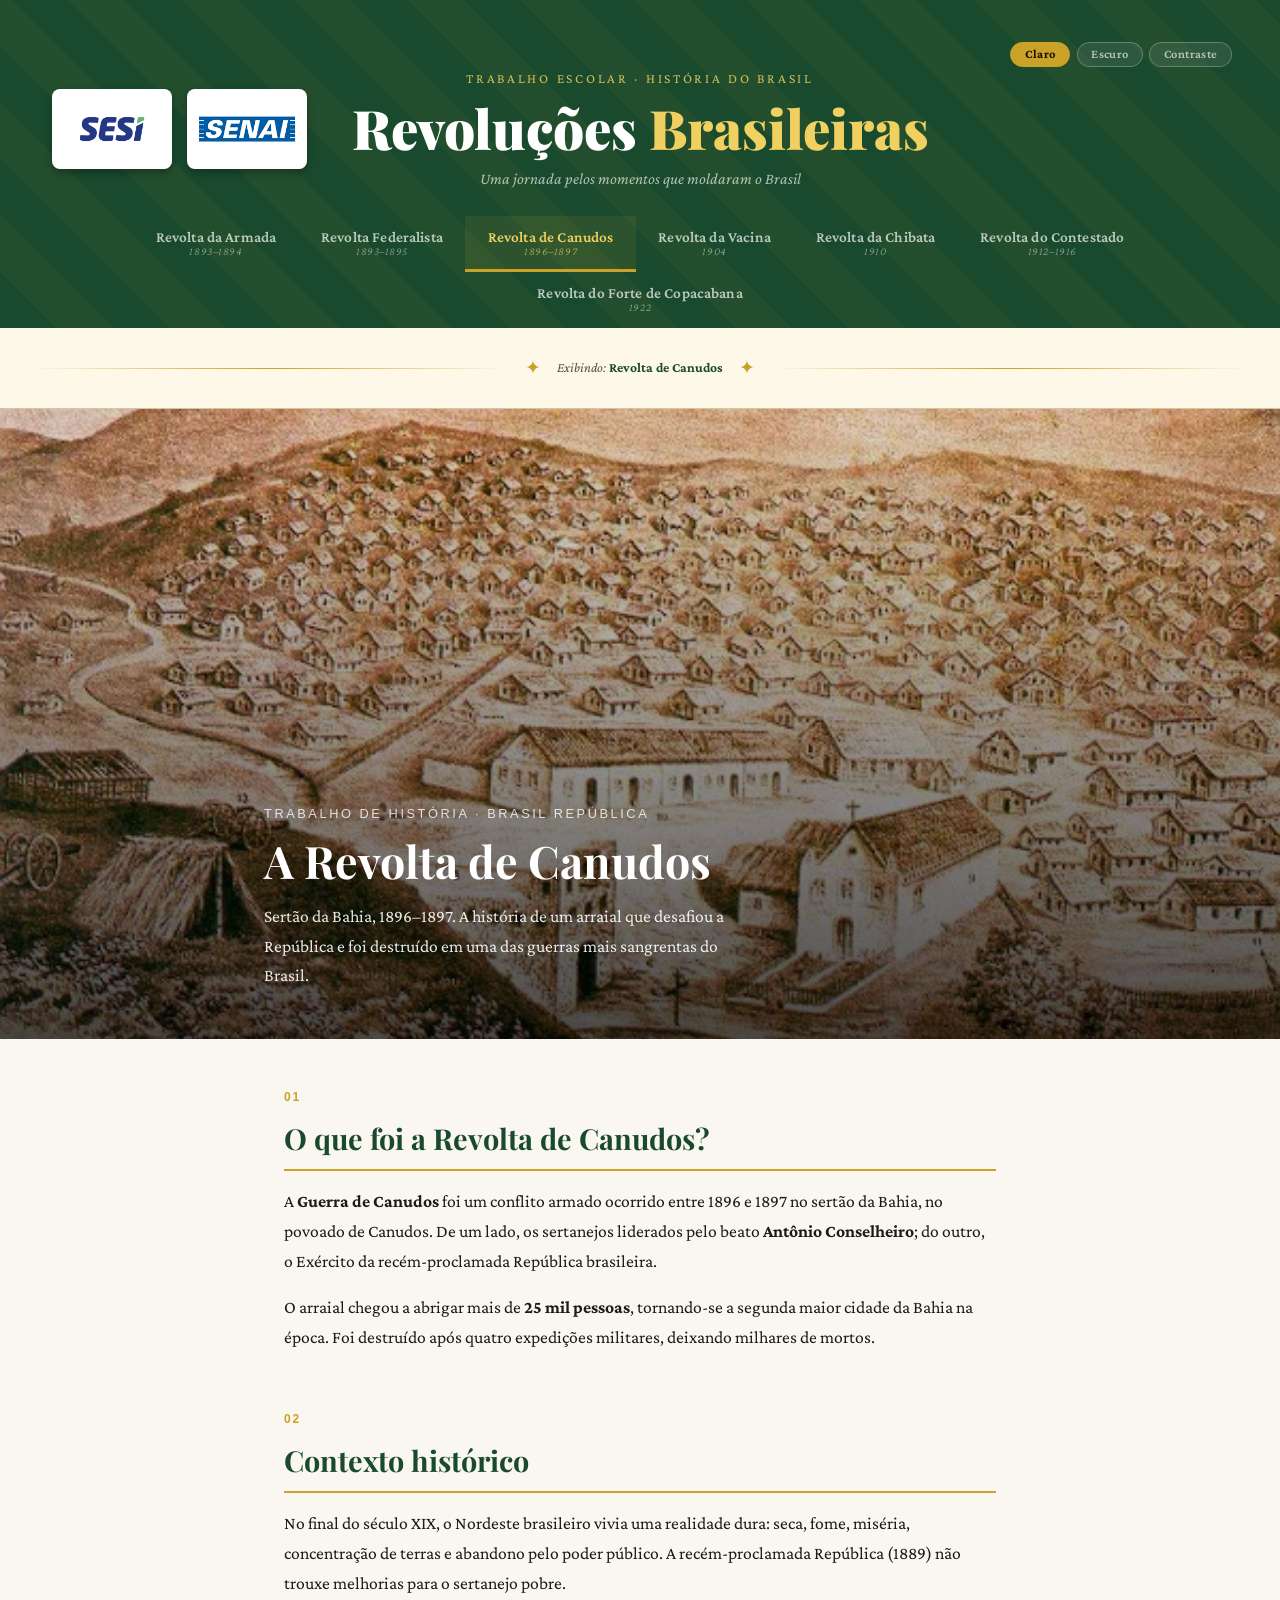
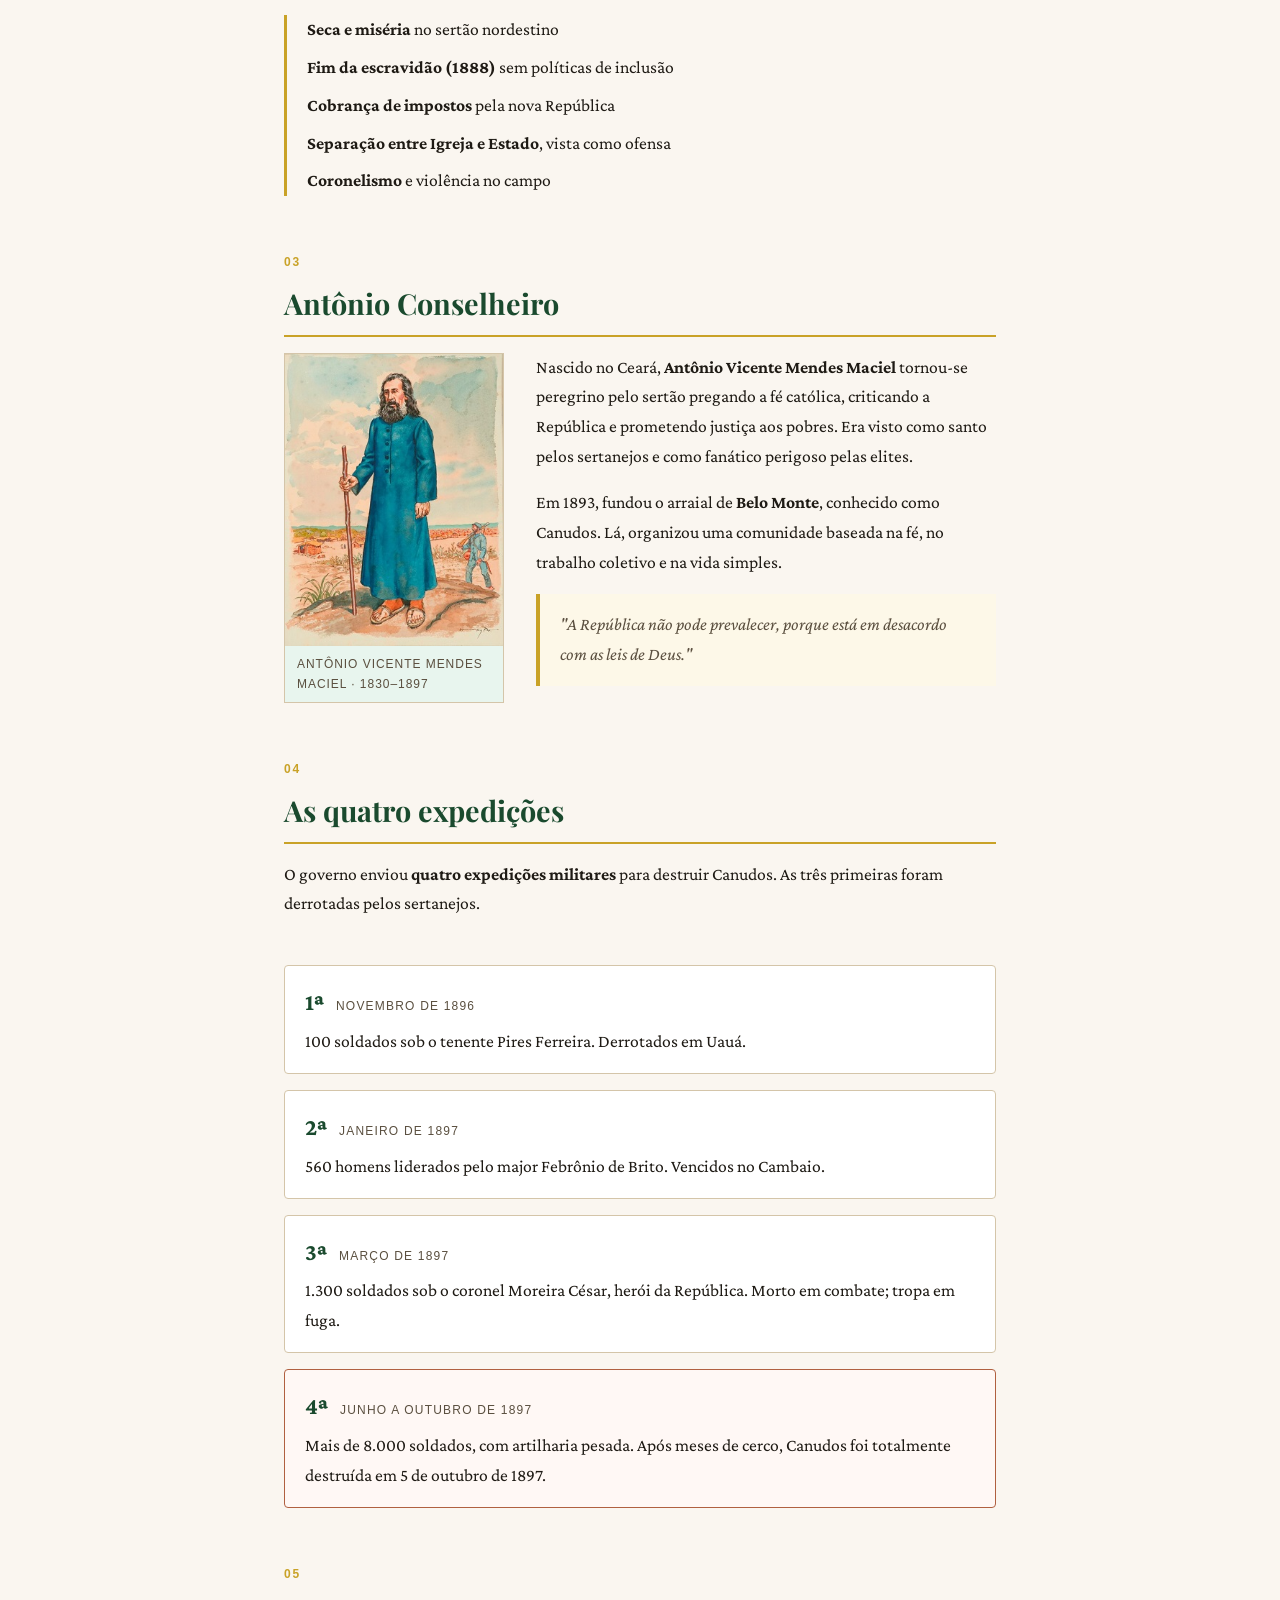
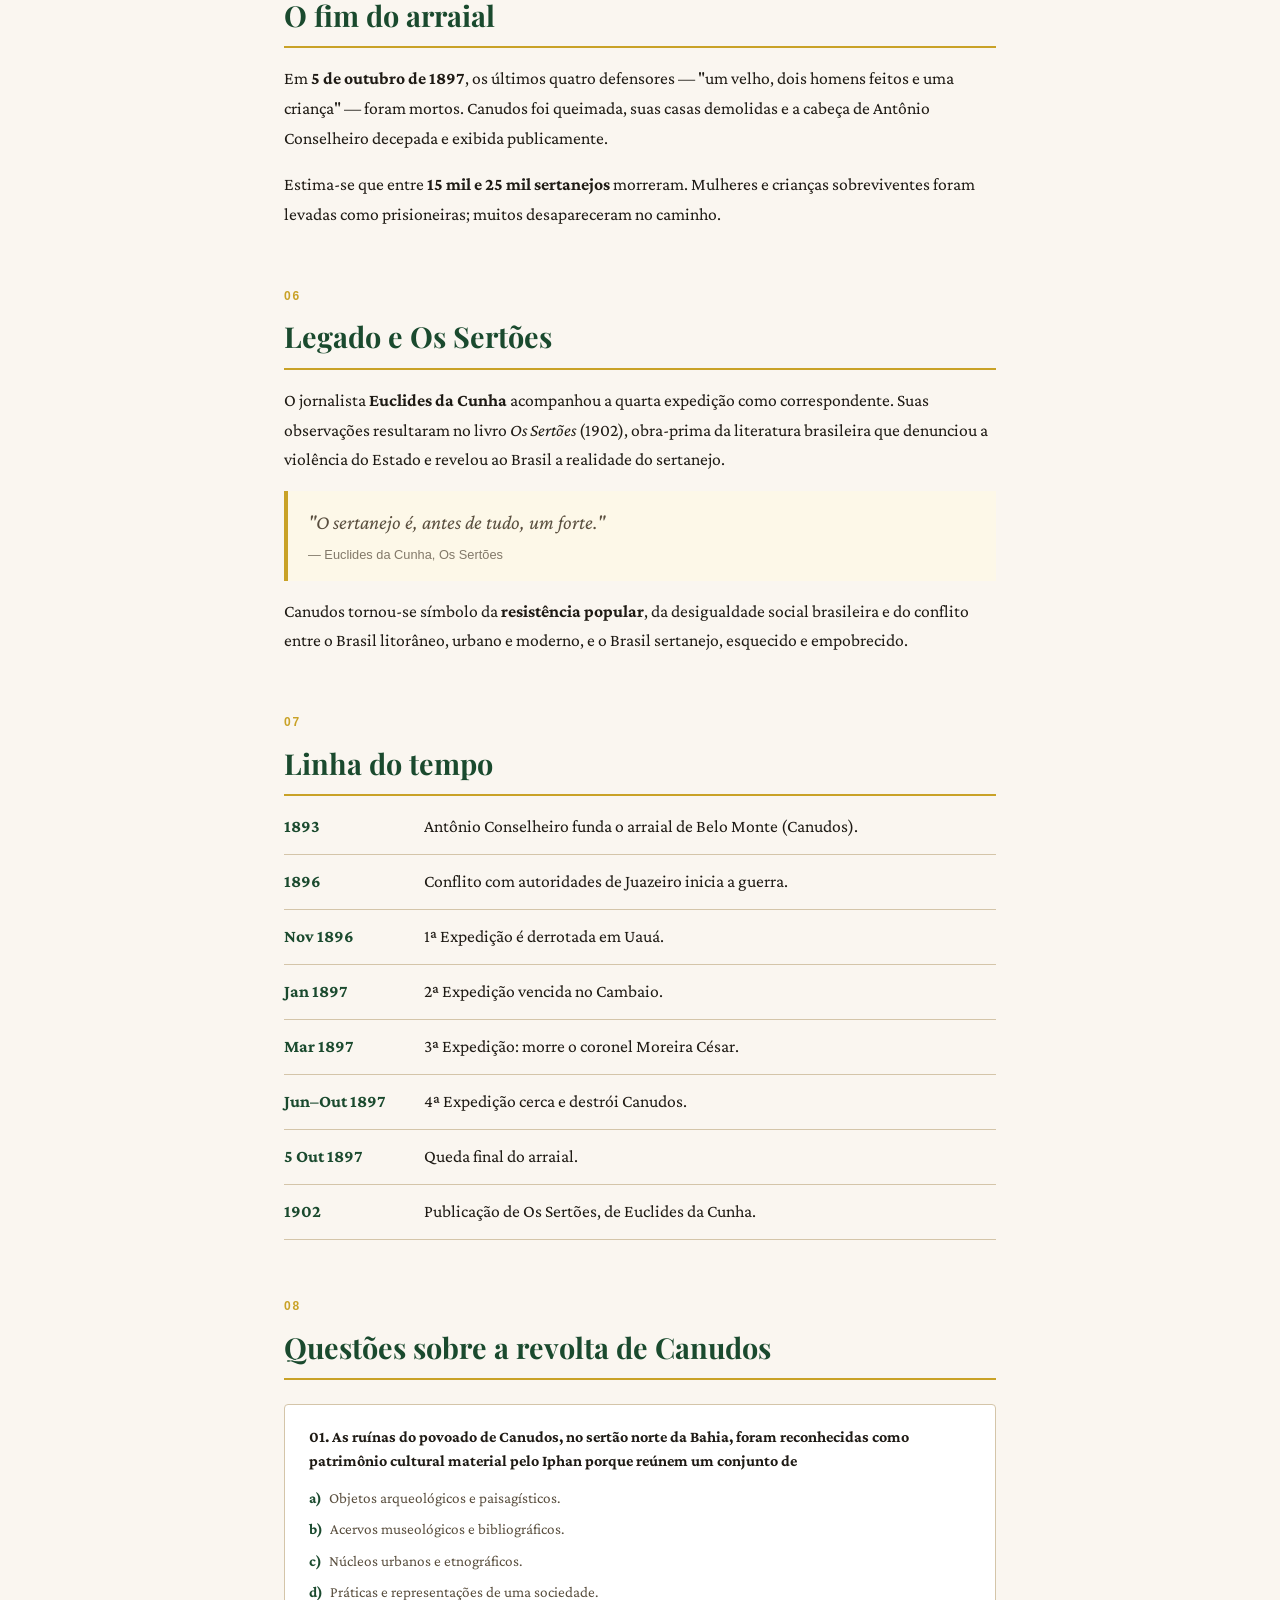
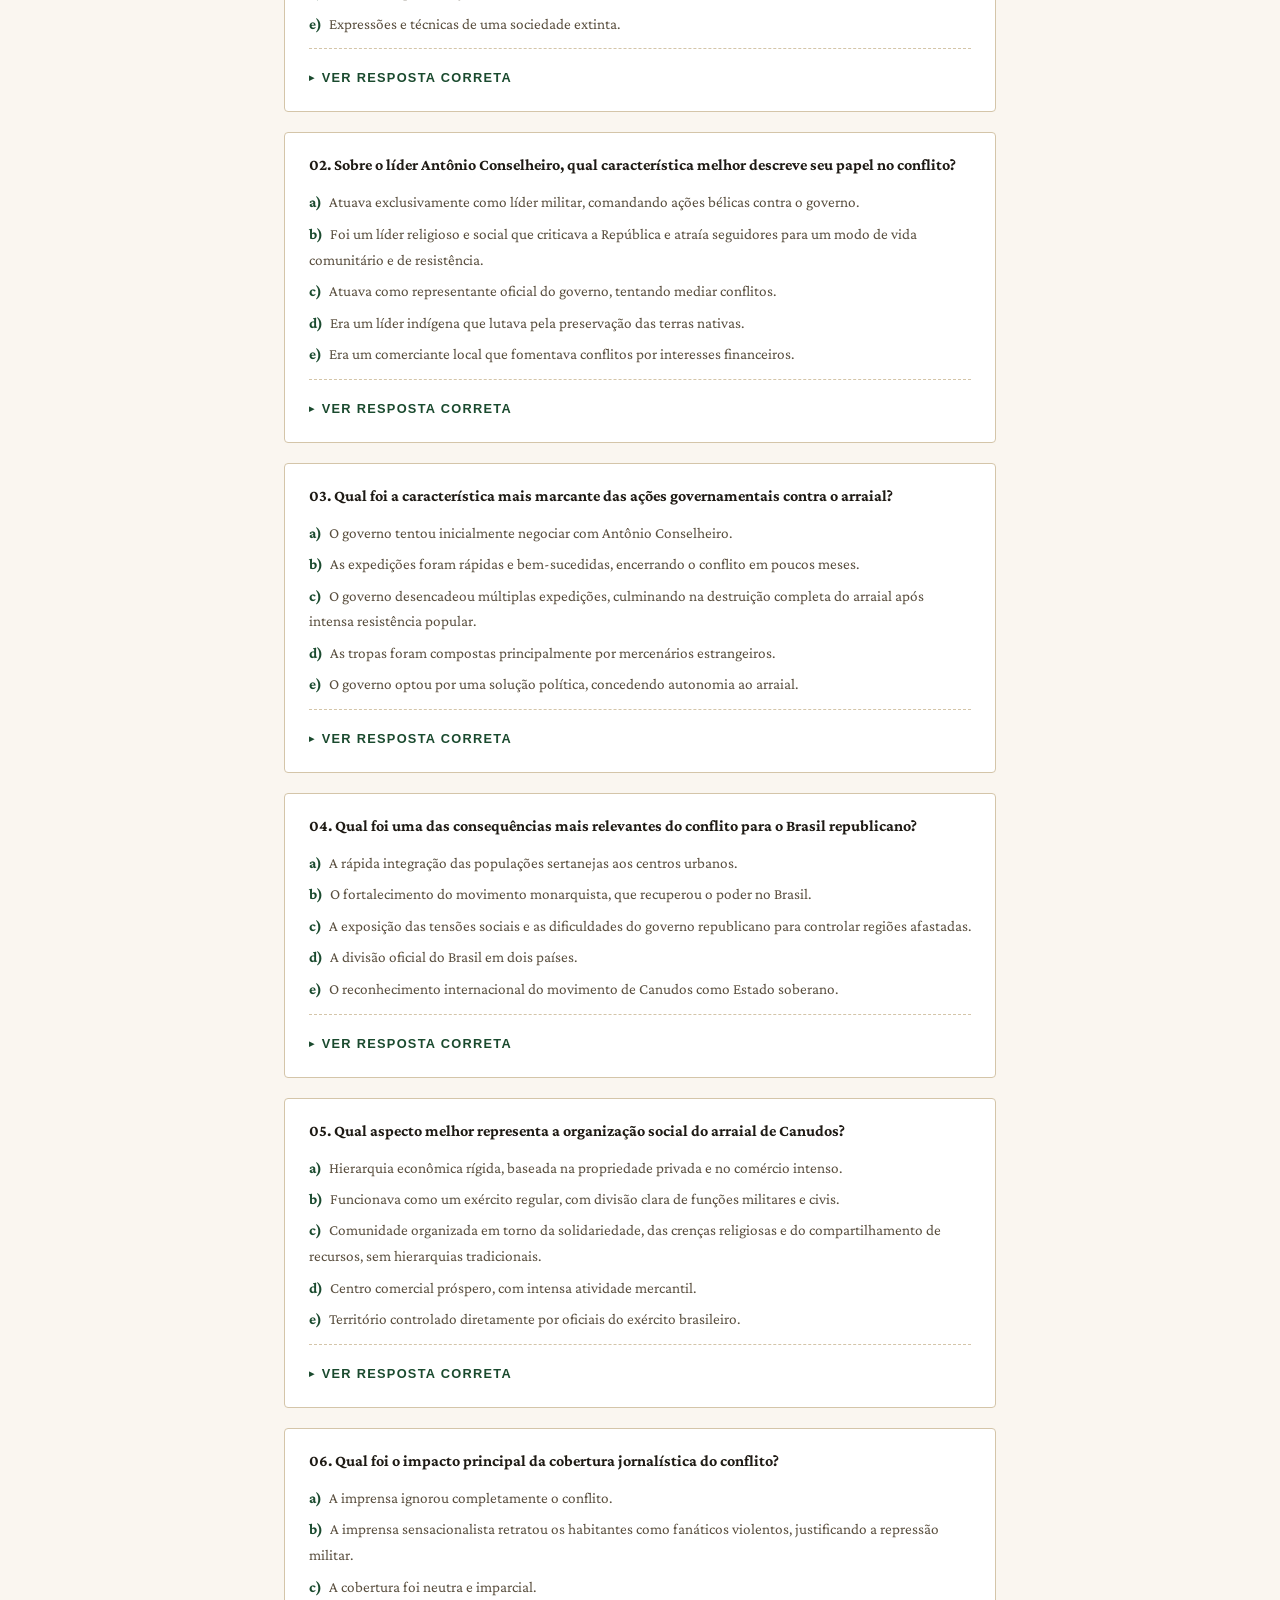
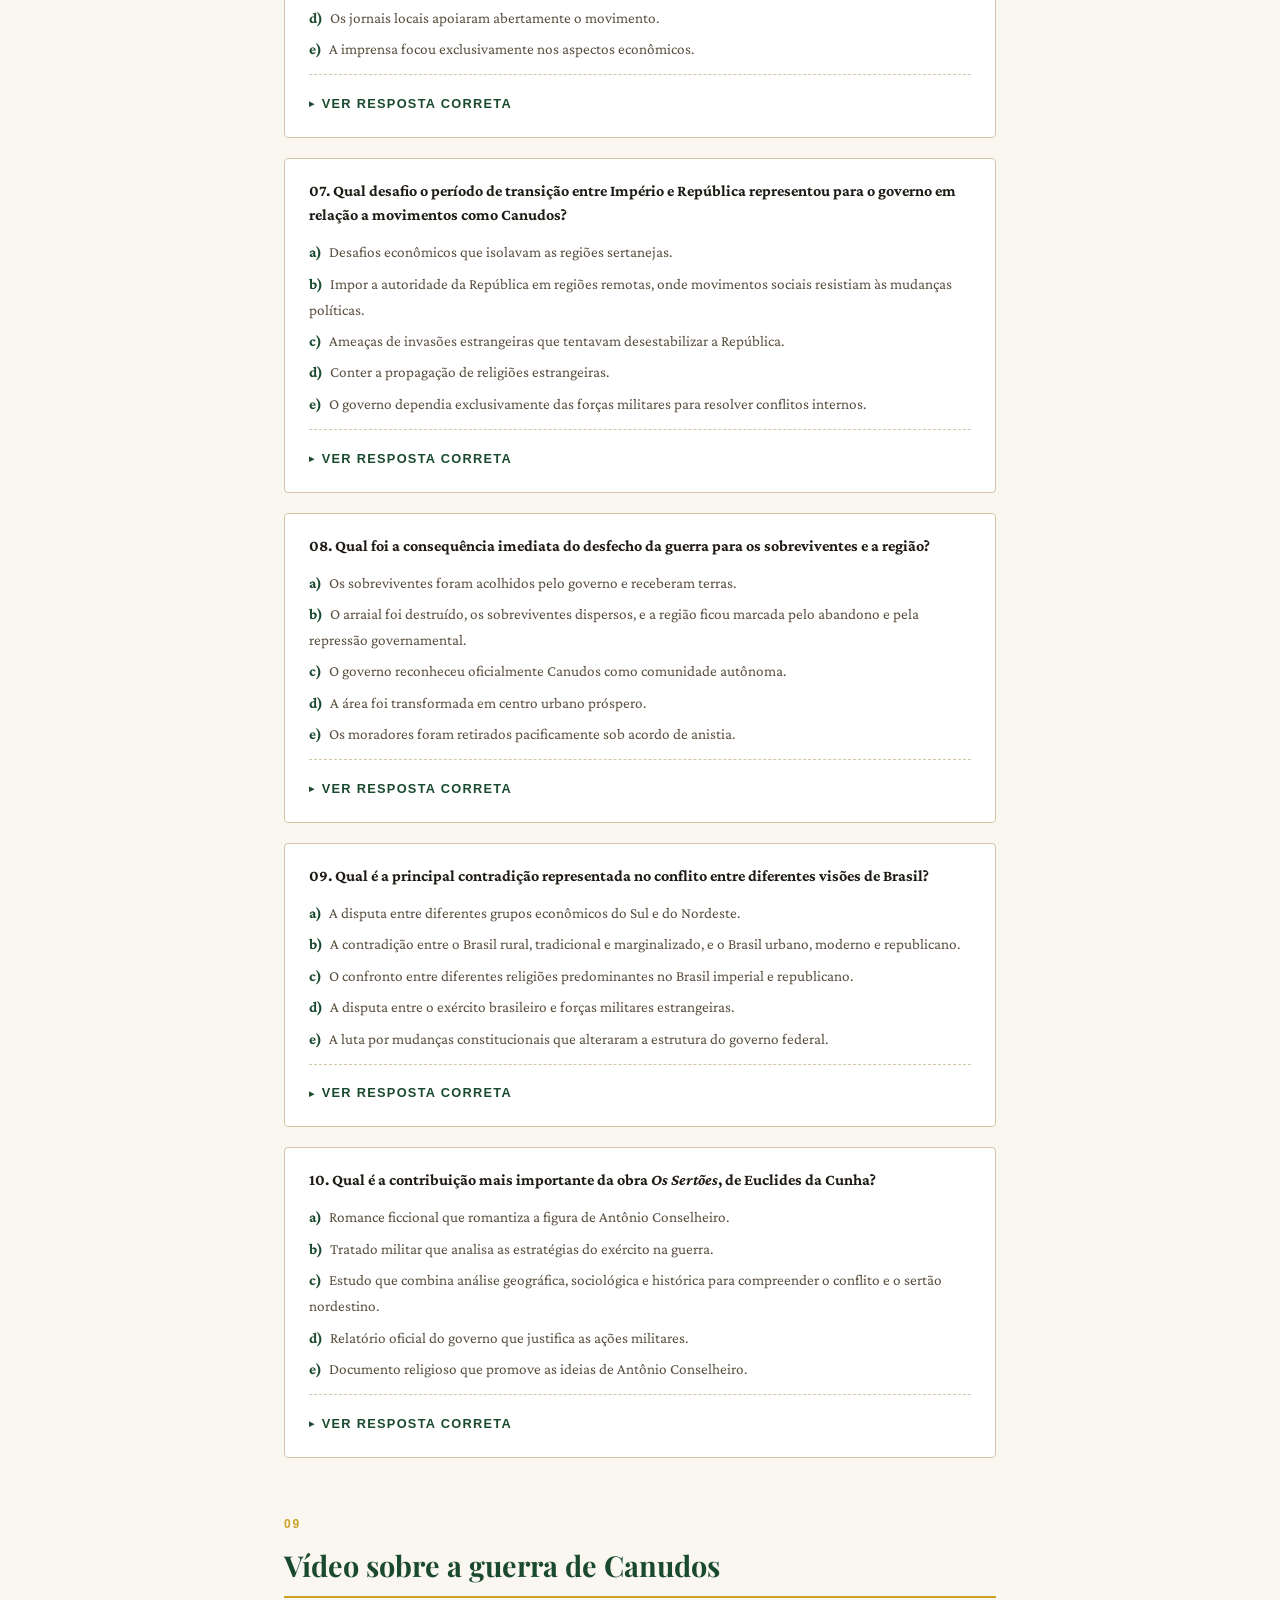
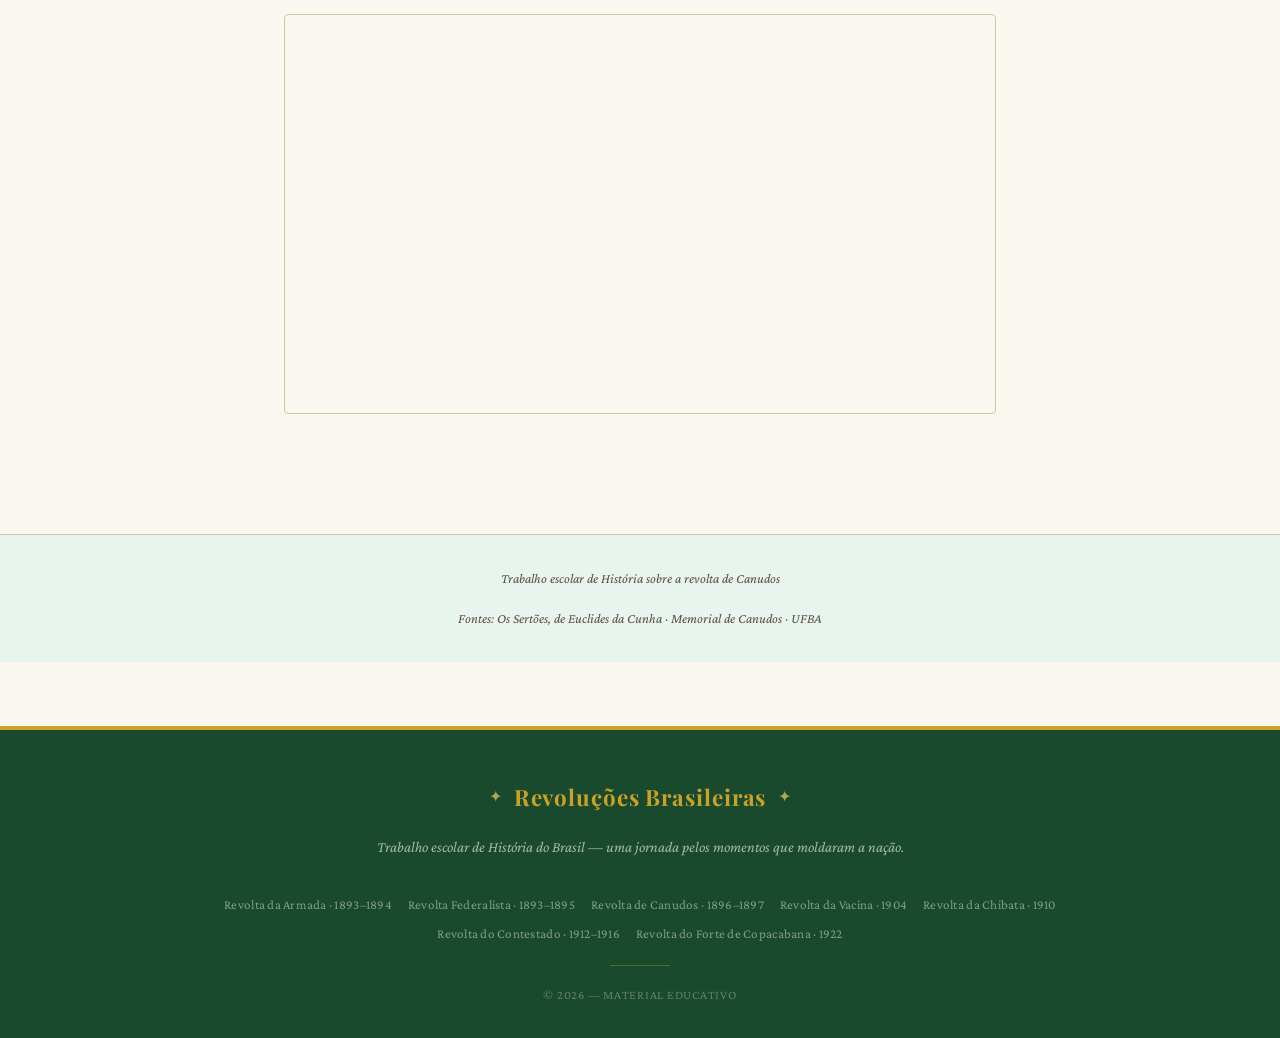
==== index.html @ 121d336f "Update index.html" ====
<!DOCTYPE html>
<html lang="pt-BR">
<head>
  <meta charset="UTF-8" />
  <meta name="viewport" content="width=device-width, initial-scale=1.0" />
  <title>Revoluções Brasileiras — Trabalho Escolar</title>
  <link rel="stylesheet" href="style_real.css">
  <link href="https://fonts.googleapis.com/css2?family=UnifrakturMaguntia&family=Playfair+Display:ital,wght@0,400;0,700;0,900;1,400&family=Libre+Baskerville:ital,wght@0,400;0,700;1,400&display=swap" rel="stylesheet">
  <link href="https://fonts.googleapis.com/css2?family=Bodoni+Moda:ital,opsz,wght@0,6..96,400..900;1,6..96,400..900&family=Cormorant+Garamond:ital,wght@0,300..700;1,300..700&family=GFS+Didot&family=Libre+Bodoni:ital,wght@0,400..700;1,400..700&family=Lora:ital,wght@0,400..700;1,400..700&display=swap" rel="stylesheet">
  <link href="https://fonts.googleapis.com/css2?family=Playfair+Display:wght@400;700;900&family=Crimson+Pro:ital,wght@0,300;0,400;0,600;1,400&display=swap" rel="stylesheet" />
  <script>
    (function() {
      const t = localStorage.getItem('tema') || 'claro';
      document.documentElement.setAttribute('data-tema', t);
    })();
  </script>
</head>
<body>

  <header>
    <div class="tema-toggle-bar">
      <button class="tema-btn" onclick="definirTema('claro')" title="Modo Claro">Claro</button>
      <button class="tema-btn" onclick="definirTema('escuro')" title="Modo Escuro">Escuro</button>
      <button class="tema-btn" onclick="definirTema('contraste')" title="Alto Contraste">Contraste</button>
    </div>

    <div class="header-top">
      <p class="header-eyebrow">Trabalho Escolar · História do Brasil</p>
      <h1 class="header-title">Revoluções <span>Brasileiras</span></h1>
      <p class="header-subtitle">Uma jornada pelos momentos que moldaram o Brasil</p>

      <div class="container-fotos-esquerda">
    <div class="moldura-foto">
        <img src="fotos/logo 2.jpg" alt="Descrição da Foto 1">
    </div>
    <div class="moldura-foto">
        <img src="fotos/images.png" alt="Descrição da Foto 2">
    </div>
    </div>
    </div>

    <nav>
      <button class="tab" onclick="selecionarAba(this, 'Revolta da Armada')">
        Revolta da Armada
        <span class="ano">1893–1894</span>
      </button>
      <button class="tab" onclick="selecionarAba(this, 'Revolta Federalista')">
        Revolta Federalista
        <span class="ano">1893–1895</span>
      </button>
      <button class="tab ativo" onclick="selecionarAba(this, 'Revolta de Canudos')">
        Revolta de Canudos
        <span class="ano">1896–1897</span>
      </button>
      <button class="tab" onclick="selecionarAba(this, 'Revolta da Vacina')">
        Revolta da Vacina
        <span class="ano">1904</span>
      </button>
      <button class="tab" onclick="selecionarAba(this, 'Revolta da Chibata')">
        Revolta da Chibata
        <span class="ano">1910</span>
      </button>
      <button class="tab" onclick="selecionarAba(this, 'Revolta do Contestado')">
        Revolta do Contestado
        <span class="ano">1912–1916</span>
      </button>
      <button class="tab" onclick="selecionarAba(this, 'Revolta do Forte de Copacabana')">
        Revolta do Forte de Copacabana
        <span class="ano">1922</span>
      </button>
    </nav>
  </header>

  <div class="divider">
    <div class="divider-line"></div>
    <span class="divider-icon">✦</span>
    <span class="breadcrumb">Exibindo: <strong id="aba-atual">Revolta de Canudos</strong></span>
    <span class="divider-icon">✦</span>
    <div class="divider-line"></div>
  </div>

  <!-- CONTEÚDO PRINCIPAL — ocupa toda a largura abaixo da barra -->
  <div id="conteudo-externo">

    <!-- ABA: Revolta de Canudos -->
    <div class="aba-conteudo" data-aba="Revolta de Canudos">
      <section class="hero">
      <img class="hero__img" src="fotos/canudos-hero.jpg" alt="Ilustração do arraial de Canudos" />
      <div class="hero__overlay"></div>
      <div class="hero__content">
        <p class="hero__kicker">Trabalho de História · Brasil República</p>
        <h1 class="hero__title">A Revolta de Canudos</h1>
        <p class="hero__subtitle">Sertão da Bahia, 1896–1897. A história de um arraial que desafiou a República e foi destruído em uma das guerras mais sangrentas do Brasil.</p>
      </div>
    </section>

    <div class="conteudo-inner">

      <!-- 01 -->
      <section class="section">
        <span class="section__num">01</span>
        <h2>O que foi a Revolta de Canudos?</h2>
        <p>A <strong>Guerra de Canudos</strong> foi um conflito armado ocorrido entre 1896 e 1897 no sertão da Bahia, no povoado de Canudos. De um lado, os sertanejos liderados pelo beato <strong>Antônio Conselheiro</strong>; do outro, o Exército da recém-proclamada República brasileira.</p>
        <p>O arraial chegou a abrigar mais de <strong>25 mil pessoas</strong>, tornando-se a segunda maior cidade da Bahia na época. Foi destruído após quatro expedições militares, deixando milhares de mortos.</p>
      </section>

      <!-- 02 -->
      <section class="section">
        <span class="section__num">02</span>
        <h2>Contexto histórico</h2>
        <p>No final do século XIX, o Nordeste brasileiro vivia uma realidade dura: seca, fome, miséria, concentração de terras e abandono pelo poder público. A recém-proclamada República (1889) não trouxe melhorias para o sertanejo pobre.</p>
        <ul class="list-accent">
          <li><strong>Seca e miséria</strong> no sertão nordestino</li>
          <li><strong>Fim da escravidão (1888)</strong> sem políticas de inclusão</li>
          <li><strong>Cobrança de impostos</strong> pela nova República</li>
          <li><strong>Separação entre Igreja e Estado</strong>, vista como ofensa</li>
          <li><strong>Coronelismo</strong> e violência no campo</li>
        </ul>
      </section>

      <!-- 03 -->
      <section class="section">
        <span class="section__num">03</span>
        <h2>Antônio Conselheiro</h2>
        <div class="conselheiro">
          <figure class="conselheiro__figure">
            <img src="fotos/conselheiro.jpg" alt="Retrato de Antônio Conselheiro" loading="lazy" />
            <figcaption class="conselheiro__caption">Antônio Vicente Mendes Maciel · 1830–1897</figcaption>
          </figure>
          <div>
            <p>Nascido no Ceará, <strong>Antônio Vicente Mendes Maciel</strong> tornou-se peregrino pelo sertão pregando a fé católica, criticando a República e prometendo justiça aos pobres. Era visto como santo pelos sertanejos e como fanático perigoso pelas elites.</p>
            <p>Em 1893, fundou o arraial de <strong>Belo Monte</strong>, conhecido como Canudos. Lá, organizou uma comunidade baseada na fé, no trabalho coletivo e na vida simples.</p>
            <blockquote class="quote">"A República não pode prevalecer, porque está em desacordo com as leis de Deus."</blockquote>
          </div>
        </div>
      </section>

      <!-- 04 -->
      <section class="section">
        <span class="section__num">04</span>
        <h2>As quatro expedições</h2>
        <p>O governo enviou <strong>quatro expedições militares</strong> para destruir Canudos. As três primeiras foram derrotadas pelos sertanejos.</p>
        <br />
        <div class="expeditions">
          <div class="expedition">
            <div class="expedition__head">
              <span class="expedition__num">1ª</span>
              <span class="expedition__date">Novembro de 1896</span>
            </div>
            <p class="expedition__text">100 soldados sob o tenente Pires Ferreira. Derrotados em Uauá.</p>
          </div>
          <div class="expedition">
            <div class="expedition__head">
              <span class="expedition__num">2ª</span>
              <span class="expedition__date">Janeiro de 1897</span>
            </div>
            <p class="expedition__text">560 homens liderados pelo major Febrônio de Brito. Vencidos no Cambaio.</p>
          </div>
          <div class="expedition">
            <div class="expedition__head">
              <span class="expedition__num">3ª</span>
              <span class="expedition__date">Março de 1897</span>
            </div>
            <p class="expedition__text">1.300 soldados sob o coronel Moreira César, herói da República. Morto em combate; tropa em fuga.</p>
          </div>
          <div class="expedition expedition--final">
            <div class="expedition__head">
              <span class="expedition__num">4ª</span>
              <span class="expedition__date">Junho a Outubro de 1897</span>
            </div>
            <p class="expedition__text">Mais de 8.000 soldados, com artilharia pesada. Após meses de cerco, Canudos foi totalmente destruída em 5 de outubro de 1897.</p>
          </div>
        </div>
      </section>

      <!-- 05 -->
      <section class="section">
        <span class="section__num">05</span>
        <h2>O fim do arraial</h2>
        <p>Em <strong>5 de outubro de 1897</strong>, os últimos quatro defensores — "um velho, dois homens feitos e uma criança" — foram mortos. Canudos foi queimada, suas casas demolidas e a cabeça de Antônio Conselheiro decepada e exibida publicamente.</p>
        <p>Estima-se que entre <strong>15 mil e 25 mil sertanejos</strong> morreram. Mulheres e crianças sobreviventes foram levadas como prisioneiras; muitos desapareceram no caminho.</p>
      </section>

      <!-- 06 -->
      <section class="section">
        <span class="section__num">06</span>
        <h2>Legado e Os Sertões</h2>
        <p>O jornalista <strong>Euclides da Cunha</strong> acompanhou a quarta expedição como correspondente. Suas observações resultaram no livro <em>Os Sertões</em> (1902), obra-prima da literatura brasileira que denunciou a violência do Estado e revelou ao Brasil a realidade do sertanejo.</p>
        <blockquote class="quote quote--lg">
          "O sertanejo é, antes de tudo, um forte."
          <span class="quote__author">— Euclides da Cunha, Os Sertões</span>
        </blockquote>
        <p>Canudos tornou-se símbolo da <strong>resistência popular</strong>, da desigualdade social brasileira e do conflito entre o Brasil litorâneo, urbano e moderno, e o Brasil sertanejo, esquecido e empobrecido.</p>
      </section>

      <!-- 07 -->
      <section class="section">
        <span class="section__num">07</span>
        <h2>Linha do tempo</h2>
        <ol class="timeline">
          <li><span class="timeline__date">1893</span><span class="timeline__event">Antônio Conselheiro funda o arraial de Belo Monte (Canudos).</span></li>
          <li><span class="timeline__date">1896</span><span class="timeline__event">Conflito com autoridades de Juazeiro inicia a guerra.</span></li>
          <li><span class="timeline__date">Nov 1896</span><span class="timeline__event">1ª Expedição é derrotada em Uauá.</span></li>
          <li><span class="timeline__date">Jan 1897</span><span class="timeline__event">2ª Expedição vencida no Cambaio.</span></li>
          <li><span class="timeline__date">Mar 1897</span><span class="timeline__event">3ª Expedição: morre o coronel Moreira César.</span></li>
          <li><span class="timeline__date">Jun–Out 1897</span><span class="timeline__event">4ª Expedição cerca e destrói Canudos.</span></li>
          <li><span class="timeline__date">5 Out 1897</span><span class="timeline__event">Queda final do arraial.</span></li>
          <li><span class="timeline__date">1902</span><span class="timeline__event">Publicação de Os Sertões, de Euclides da Cunha.</span></li>
        </ol>
      </section>

      <!-- QUESTIONÁRIO -->
      <section class="section">
        <span class="section__num">08</span>
        <h2>Questões sobre a revolta de Canudos</h2>

        <ol class="quiz__list">
          <li class="quiz__item">
            <h3 class="quiz__q">01. As ruínas do povoado de Canudos, no sertão norte da Bahia, foram reconhecidas como patrimônio cultural material pelo Iphan porque reúnem um conjunto de</h3>
            <ul class="quiz__opts">
              <li><strong>a)</strong> Objetos arqueológicos e paisagísticos.</li>
              <li><strong>b)</strong> Acervos museológicos e bibliográficos.</li>
              <li><strong>c)</strong> Núcleos urbanos e etnográficos.</li>
              <li><strong>d)</strong> Práticas e representações de uma sociedade.</li>
              <li><strong>e)</strong> Expressões e técnicas de uma sociedade extinta.</li>
            </ul>
            <details class="quiz__answer"><summary>Ver resposta correta</summary>
              <p><strong>Letra A.</strong> Objetos arqueológicos e paisagísticos.</p>
            </details>
          </li>

          <li class="quiz__item">
            <h3 class="quiz__q">02. Sobre o líder Antônio Conselheiro, qual característica melhor descreve seu papel no conflito?</h3>
            <ul class="quiz__opts">
              <li><strong>a)</strong> Atuava exclusivamente como líder militar, comandando ações bélicas contra o governo.</li>
              <li><strong>b)</strong> Foi um líder religioso e social que criticava a República e atraía seguidores para um modo de vida comunitário e de resistência.</li>
              <li><strong>c)</strong> Atuava como representante oficial do governo, tentando mediar conflitos.</li>
              <li><strong>d)</strong> Era um líder indígena que lutava pela preservação das terras nativas.</li>
              <li><strong>e)</strong> Era um comerciante local que fomentava conflitos por interesses financeiros.</li>
            </ul>
            <details class="quiz__answer"><summary>Ver resposta correta</summary>
              <p><strong>Letra B.</strong> Antônio Conselheiro era considerado um líder religioso e social, reunindo milhares de seguidores pelo sertão do Nordeste.</p>
            </details>
          </li>

          <li class="quiz__item">
            <h3 class="quiz__q">03. Qual foi a característica mais marcante das ações governamentais contra o arraial?</h3>
            <ul class="quiz__opts">
              <li><strong>a)</strong> O governo tentou inicialmente negociar com Antônio Conselheiro.</li>
              <li><strong>b)</strong> As expedições foram rápidas e bem-sucedidas, encerrando o conflito em poucos meses.</li>
              <li><strong>c)</strong> O governo desencadeou múltiplas expedições, culminando na destruição completa do arraial após intensa resistência popular.</li>
              <li><strong>d)</strong> As tropas foram compostas principalmente por mercenários estrangeiros.</li>
              <li><strong>e)</strong> O governo optou por uma solução política, concedendo autonomia ao arraial.</li>
            </ul>
            <details class="quiz__answer"><summary>Ver resposta correta</summary>
              <p><strong>Letra C.</strong> O governo realizou várias expedições militares; nas primeiras foi derrotado e, na última, reagiu de forma extremamente violenta, destruindo Canudos.</p>
            </details>
          </li>

          <li class="quiz__item">
            <h3 class="quiz__q">04. Qual foi uma das consequências mais relevantes do conflito para o Brasil republicano?</h3>
            <ul class="quiz__opts">
              <li><strong>a)</strong> A rápida integração das populações sertanejas aos centros urbanos.</li>
              <li><strong>b)</strong> O fortalecimento do movimento monarquista, que recuperou o poder no Brasil.</li>
              <li><strong>c)</strong> A exposição das tensões sociais e as dificuldades do governo republicano para controlar regiões afastadas.</li>
              <li><strong>d)</strong> A divisão oficial do Brasil em dois países.</li>
              <li><strong>e)</strong> O reconhecimento internacional do movimento de Canudos como Estado soberano.</li>
            </ul>
            <details class="quiz__answer"><summary>Ver resposta correta</summary>
              <p><strong>Letra C.</strong> A Guerra de Canudos tornou-se símbolo do problema do governo republicano em controlar áreas remotas e da forma como reagia a movimentos sociais.</p>
            </details>
          </li>

          <li class="quiz__item">
            <h3 class="quiz__q">05. Qual aspecto melhor representa a organização social do arraial de Canudos?</h3>
            <ul class="quiz__opts">
              <li><strong>a)</strong> Hierarquia econômica rígida, baseada na propriedade privada e no comércio intenso.</li>
              <li><strong>b)</strong> Funcionava como um exército regular, com divisão clara de funções militares e civis.</li>
              <li><strong>c)</strong> Comunidade organizada em torno da solidariedade, das crenças religiosas e do compartilhamento de recursos, sem hierarquias tradicionais.</li>
              <li><strong>d)</strong> Centro comercial próspero, com intensa atividade mercantil.</li>
              <li><strong>e)</strong> Território controlado diretamente por oficiais do exército brasileiro.</li>
            </ul>
            <details class="quiz__answer"><summary>Ver resposta correta</summary>
              <p><strong>Letra C.</strong> Canudos apresentava um modo de vida baseado em compartilhamento e respeito — algo oposto ao governo republicano.</p>
            </details>
          </li>

          <li class="quiz__item">
            <h3 class="quiz__q">06. Qual foi o impacto principal da cobertura jornalística do conflito?</h3>
            <ul class="quiz__opts">
              <li><strong>a)</strong> A imprensa ignorou completamente o conflito.</li>
              <li><strong>b)</strong> A imprensa sensacionalista retratou os habitantes como fanáticos violentos, justificando a repressão militar.</li>
              <li><strong>c)</strong> A cobertura foi neutra e imparcial.</li>
              <li><strong>d)</strong> Os jornais locais apoiaram abertamente o movimento.</li>
              <li><strong>e)</strong> A imprensa focou exclusivamente nos aspectos econômicos.</li>
            </ul>
            <details class="quiz__answer"><summary>Ver resposta correta</summary>
              <p><strong>Letra B.</strong> A imprensa relatou o conflito de forma distorcida, retratando a comunidade como fanática. Isso legitimou as ações militares do governo.</p>
            </details>
          </li>

          <li class="quiz__item">
            <h3 class="quiz__q">07. Qual desafio o período de transição entre Império e República representou para o governo em relação a movimentos como Canudos?</h3>
            <ul class="quiz__opts">
              <li><strong>a)</strong> Desafios econômicos que isolavam as regiões sertanejas.</li>
              <li><strong>b)</strong> Impor a autoridade da República em regiões remotas, onde movimentos sociais resistiam às mudanças políticas.</li>
              <li><strong>c)</strong> Ameaças de invasões estrangeiras que tentavam desestabilizar a República.</li>
              <li><strong>d)</strong> Conter a propagação de religiões estrangeiras.</li>
              <li><strong>e)</strong> O governo dependia exclusivamente das forças militares para resolver conflitos internos.</li>
            </ul>
            <details class="quiz__answer"><summary>Ver resposta correta</summary>
              <p><strong>Letra B.</strong> Canudos é exemplo de movimento social diante do qual o governo enfrentava o desafio de impor sua autoridade em regiões remotas.</p>
            </details>
          </li>

          <li class="quiz__item">
            <h3 class="quiz__q">08. Qual foi a consequência imediata do desfecho da guerra para os sobreviventes e a região?</h3>
            <ul class="quiz__opts">
              <li><strong>a)</strong> Os sobreviventes foram acolhidos pelo governo e receberam terras.</li>
              <li><strong>b)</strong> O arraial foi destruído, os sobreviventes dispersos, e a região ficou marcada pelo abandono e pela repressão governamental.</li>
              <li><strong>c)</strong> O governo reconheceu oficialmente Canudos como comunidade autônoma.</li>
              <li><strong>d)</strong> A área foi transformada em centro urbano próspero.</li>
              <li><strong>e)</strong> Os moradores foram retirados pacificamente sob acordo de anistia.</li>
            </ul>
            <details class="quiz__answer"><summary>Ver resposta correta</summary>
              <p><strong>Letra B.</strong> Os poucos sobreviventes foram tratados como prisioneiros de guerra. A região ficou devastada, abandonada e reprimida.</p>
            </details>
          </li>

          <li class="quiz__item">
            <h3 class="quiz__q">09. Qual é a principal contradição representada no conflito entre diferentes visões de Brasil?</h3>
            <ul class="quiz__opts">
              <li><strong>a)</strong> A disputa entre diferentes grupos econômicos do Sul e do Nordeste.</li>
              <li><strong>b)</strong> A contradição entre o Brasil rural, tradicional e marginalizado, e o Brasil urbano, moderno e republicano.</li>
              <li><strong>c)</strong> O confronto entre diferentes religiões predominantes no Brasil imperial e republicano.</li>
              <li><strong>d)</strong> A disputa entre o exército brasileiro e forças militares estrangeiras.</li>
              <li><strong>e)</strong> A luta por mudanças constitucionais que alteraram a estrutura do governo federal.</li>
            </ul>
            <details class="quiz__answer"><summary>Ver resposta correta</summary>
              <p><strong>Letra B.</strong> A Guerra de Canudos simboliza o choque entre um Brasil rural e marginalizado e um Brasil urbano e moderno — evidenciando tensões sociais profundas desse período.</p>
            </details>
          </li>

          <li class="quiz__item">
            <h3 class="quiz__q">10. Qual é a contribuição mais importante da obra <em>Os Sertões</em>, de Euclides da Cunha?</h3>
            <ul class="quiz__opts">
              <li><strong>a)</strong> Romance ficcional que romantiza a figura de Antônio Conselheiro.</li>
              <li><strong>b)</strong> Tratado militar que analisa as estratégias do exército na guerra.</li>
              <li><strong>c)</strong> Estudo que combina análise geográfica, sociológica e histórica para compreender o conflito e o sertão nordestino.</li>
              <li><strong>d)</strong> Relatório oficial do governo que justifica as ações militares.</li>
              <li><strong>e)</strong> Documento religioso que promove as ideias de Antônio Conselheiro.</li>
            </ul>
            <details class="quiz__answer"><summary>Ver resposta correta</summary>
              <p><strong>Letra C.</strong> <em>Os Sertões</em> combina análise geográfica, sociológica e histórica. Não é romance — retrata os fatos com rigor científico e narrativo.</p>
            </details>
          </li>
        </ol>
      </section>

      <!-- VÍDEO -->
      <section class="section">
        <span class="section__num">09</span>
        <h2>Vídeo sobre a guerra de Canudos</h2>
        <div class="video">
          <iframe
            src="https://www.youtube.com/embed/cGf8mjff6ss"
            title="A Guerra de Canudos"
            allow="accelerometer; autoplay; clipboard-write; encrypted-media; gyroscope; picture-in-picture; web-share"
            allowfullscreen
            loading="lazy"
          ></iframe>
        </div>
      </section>

    </div><!-- /.conteudo-inner -->

    <footer class="footer">
      <div class="footer__inner">
        <p>Trabalho escolar de História sobre a revolta de Canudos</p>
        <p>Fontes: <em>Os Sertões</em>, de Euclides da Cunha · Memorial de Canudos · UFBA</p>
      </div>
    </footer>

    </div><!-- /.aba-conteudo Revolta de Canudos -->

    <!-- ABA: Revolta do Forte de Copacabana -->
    <div class="aba-conteudo" data-aba="Revolta do Forte de Copacabana" style="display:none">

      <div class="forte-hero">
        <div class="forte-hero__eyebrow">5 de julho de 1922</div>
        <h2 class="forte-hero__title">A Revolta do Forte<br>de Copacabana</h2>
        <div class="forte-hero__sub">— Os 18 do Forte —</div>
      </div>

      <div class="forte-inner">

        <section class="forte-section forte-resumo">
          <h3>Resumo</h3>
          <p>A <strong>Revolta do Forte de Copacabana</strong>, ocorrida em <strong>5 de julho de 1922</strong>, no Rio de Janeiro, foi o primeiro grande levante do movimento conhecido como <em>tenentismo</em>. Jovens oficiais do Exército Brasileiro insurgiram-se contra o governo de <strong>Epitácio Pessoa</strong> e contra a posse do presidente eleito <strong>Artur Bernardes</strong>, em protesto contra a corrupção, a política dominada pelas oligarquias do café com leite (São Paulo e Minas Gerais) e o fechamento do Clube Militar.</p>
          <p>Cercados e em desvantagem, os revoltosos do forte resolveram marchar pela Avenida Atlântica ao encontro das tropas legalistas. Dos 28 que iniciaram a marcha, restaram <strong>18 combatentes</strong> (incluindo um civil), que ficaram conhecidos como <strong>"Os 18 do Forte de Copacabana"</strong>. Quase todos foram mortos ou feridos, mas o episódio tornou-se símbolo da luta contra a República Velha.</p>
        </section>

        <section class="forte-section">
          <h3>Vídeo sobre a revolta dos 18</h3>
          <div class="forte-video">
            <iframe
              src="https://drive.google.com/file/d/1IjQBf9rPVOeWn5IZ7NWWKNTjZOjV5oLR/preview"
              allowfullscreen
              allow="encrypted-media *;"
              loading="lazy"
            ></iframe>
          </div>
        </section>

        <section class="forte-section">
          <h3>Questões de vestibular sobre a Revolta</h3>

          <div class="forte-questao" data-correta="1">
            <span class="forte-tag">ENEM Digital 2020</span>
            <p class="forte-enunciado">(ENEM) O tenentismo veio preencher um espaço: o vazio deixado pela falta de lideranças civis aptas a conduzirem o processo revolucionário brasileiro que começava a sacudir as já caducas instituições políticas da República Velha. Os "tenentes" substituíram os inexistentes partidos políticos de oposição aos governos de Epitácio Pessoa e de Artur Bernardes.<br><br>PRESTES, A. L. Uma epopeia brasileira: a Coluna Prestes. São Paulo: Moderna, 1995 (adaptado).<br><br>Um dos objetivos do movimento político abordado no texto era</p>
            <ul class="forte-opcoes">
              <li>a) unificar as Forças Armadas pelo comando do Exército nacional.</li>
              <li>b) combater a corrupção eleitoral perpetrada pelas oligarquias regionais.</li>
              <li>c) restaurar a segurança das fronteiras negligenciadas pelo governo central.</li>
              <li>d) organizar as frentes camponesas envolvidas na luta pela reforma agrária.</li>
              <li>e) pacificar os movimentos operários radicalizados pelo anarco-sindicalismo.</li>
            </ul>
            <details class="forte-gabarito"><summary>Ver gabarito</summary>
              <p><strong>Gabarito: B</strong> — O tenentismo buscava combater a corrupção eleitoral e o domínio das oligarquias regionais na República Velha.</p>
            </details>
          </div>

          <div class="forte-questao" data-correta="3">
            <span class="forte-tag">ENEM 2011</span>
            <p class="forte-enunciado">(ENEM) "É difícil encontrar um texto sobre a Proclamação da República no Brasil que não cite a afirmação de Aristides Lobo… o Brasil brasileiro teria nascido em 1930."<br><br>Os defensores da Revolução de 1930 procuraram construir uma visão negativa dos eventos de 1889 porque esta era uma maneira de</p>
            <ul class="forte-opcoes">
              <li>A) valorizar as propostas políticas democráticas e liberais vitoriosas.</li>
              <li>B) resgatar simbolicamente as figuras políticas ligadas à Monarquia.</li>
              <li>C) criticar a política educacional adotada durante a República Velha.</li>
              <li>D) legitimar a ordem política inaugurada com a chegada desse grupo ao poder.</li>
              <li>E) destacar a ampla participação popular obtida no processo da Proclamação.</li>
            </ul>
            <details class="forte-gabarito"><summary>Ver gabarito</summary>
              <p><strong>Gabarito: D</strong> — Ao pintar 1889 negativamente, os defensores de 1930 legitimavam sua própria tomada de poder como o "verdadeiro" Brasil moderno.</p>
            </details>
          </div>

          <div class="forte-questao" data-correta="4">
            <span class="forte-tag">ENEM 2011</span>
            <p class="forte-enunciado">(ENEM) O coronelismo, fenômeno político da Primeira República (1889–1930), tinha como uma de suas principais características o controle do voto. Nesse período, esta prática estava vinculada a uma estrutura social</p>
            <ul class="forte-opcoes">
              <li>A) igualitária, com um nível satisfatório de distribuição da renda.</li>
              <li>B) estagnada, com uma relativa harmonia entre as classes.</li>
              <li>C) tradicional, com a manutenção da escravidão nos engenhos como forma produtiva típica.</li>
              <li>D) ditatorial, perturbada por um constante clima de opressão mantido pelo exército e polícia.</li>
              <li>E) agrária, marcada pela concentração da terra e do poder político local e regional.</li>
            </ul>
            <details class="forte-gabarito"><summary>Ver gabarito</summary>
              <p><strong>Gabarito: E</strong> — O coronelismo é intrinsecamente ligado à estrutura agrária da Primeira República, onde concentração de terras se traduzia em controle político.</p>
            </details>
          </div>

          <div class="forte-questao" data-correta="4">
            <span class="forte-tag">ESA</span>
            <p class="forte-enunciado">(ESA) No dia 05 de julho de 1922, jovens oficiais resolveram abandonar o forte e marchar pela praia de Copacabana, no Rio de Janeiro, para enfrentar as forças legalistas. Esse episódio, conhecido como "os 18 do Forte",</p>
            <ul class="forte-opcoes">
              <li>a) provocou, imediatamente, a queda do último presidente da República do "Café-com-Leite".</li>
              <li>b) provocou a renúncia do Presidente Artur Bernardes.</li>
              <li>c) levou o Governo Federal a transferir a Escola de Formação de Oficiais do Rio de Janeiro para Porto Alegre.</li>
              <li>d) deu início a um período ditatorial, interrompido apenas com a Revolução de 1930.</li>
              <li>e) originou o movimento denominado de Tenentismo.</li>
            </ul>
            <details class="forte-gabarito"><summary>Ver gabarito</summary>
              <p><strong>Resposta: E</strong> — O episódio dos "18 do Forte" deu início ao movimento tenentista, caracterizado pela tentativa de reforma política e enfraquecimento do poder oligárquico.</p>
            </details>
          </div>

          <div class="forte-questao" data-correta="3">
            <span class="forte-tag">ACAFE</span>
            <p class="forte-enunciado">(ACAFE) "Dezessete militares, com a adesão ocasional de um civil, decidiram sair pela praia de Copacabana, ao encontro das forças governamentais… Os Dezoito do Forte começavam a criar a legenda do tenentismo." — FAUSTO, Boris. História do Brasil.<br><br>Acerca desse movimento, assinale a alternativa correta.</p>
            <ul class="forte-opcoes">
              <li>a) A Revolta do Forte de Copacabana foi uma tentativa de impedir a posse de Humberto Castelo Branco após a efetivação do regime militar no Brasil.</li>
              <li>b) Combateram principalmente o governo provisório de Getúlio Vargas e exigiam a criação de uma nova constituição.</li>
              <li>c) As principais revoltas tenentistas ocorreram após a implantação do Estado Novo por Getúlio Vargas, com o apoio de militares de alta patente.</li>
              <li>d) Ocorreu na chamada República Velha ou Oligárquica. Buscavam mudanças no cenário político, administrativo e eleitoral do Brasil.</li>
            </ul>
            <details class="forte-gabarito"><summary>Ver gabarito</summary>
              <p><strong>Resposta: D</strong> — A Revolta ocorreu na República Velha, buscando reformas políticas e administrativas; não se relaciona ao Regime Militar de 1964 nem ao Estado Novo.</p>
            </details>
          </div>

          <div class="forte-questao" data-correta="4">
            <span class="forte-tag">FGV-RJ</span>
            <p class="forte-enunciado">(FGV-RJ) A imagem retrata a marcha dos "18 do Forte", ocorrida em 5 de julho de 1922, quando o Forte de Copacabana foi tomado durante um levante militar. Esse movimento está relacionado</p>
            <ul class="forte-opcoes">
              <li>A) à indignação dos militares em relação à política externa brasileira, considerada subserviente aos interesses norte-americanos.</li>
              <li>B) à reação contra a chamada Coluna Prestes, que percorria o interior do Brasil combatendo as forças do exército.</li>
              <li>C) à repressão ao Partido Comunista Brasileiro, que acabara de ser fundado por influência da Revolução Bolchevique.</li>
              <li>D) aos interesses das elites de São Paulo e Minas Gerais, que estimulavam o levante contra o centralismo do Rio de Janeiro.</li>
              <li>E) ao tenentismo, movimento nacionalista que propunha reformas na estrutura do poder político oligárquico do país.</li>
            </ul>
            <details class="forte-gabarito"><summary>Ver gabarito</summary>
              <p><strong>Resposta: E</strong> — O tenentismo era um movimento nacionalista que buscava reformas na estrutura política oligárquica do Brasil.</p>
            </details>
          </div>

        </section>

        <section class="forte-section">
          <h3>Incidência das Questões no ENEM</h3>
          <p>Veja a frequência com que o tema da Revolta do Forte de Copacabana e do Tenentismo aparece nas provas do ENEM desde 2009.</p>
          <div class="forte-imagem">
            <img src="fotos/image.png" alt="Gráfico: índice de cobrança do ENEM sobre a Revolta de Copacabana desde 2009">
          </div>
        </section>

        <footer class="forte-footer">
          <p><strong>Revolta do Forte de Copacabana (1922)</strong></p>
        </footer>

      </div><!-- /.forte-inner -->
    </div><!-- /.aba-conteudo Revolta do Forte de Copacabana -->
    <!-- ABA: REVOLTA FEDERALISTA -->
    <div class="aba-conteudo" data-aba="Revolta Federalista" style="display:none">
      <div class="fed-jornal">
        <div class="fed-conteudo">

          <!-- CABEÇALHO -->
          <header class="fed-cabecalho">
            <div class="fed-subtitulo">📜 Gazeta Histórica Sul-Rio-Grandense 📜</div>
            <h2 class="fed-titulo">A Revolução Federalista</h2>
            <div class="fed-data">1893 — 1895 &bull; Rio Grande do Sul &bull; Brasil</div>
          </header>

          <!-- SEÇÃO: TEXTO -->
          <div class="fed-ornamento"><span>✦</span> <span>✧</span> <span>✦</span></div>
          <h3 class="fed-titulo-secao">A Grande Revolta Gaúcha</h3>

          <div class="fed-texto-historico">
            <p>A Revolução Federalista, também conhecida tragicamente como a Guerra da Degola, foi uma violenta guerra civil que assolou a Região Sul (Rio Grande do Sul) do Brasil entre fevereiro de 1893 e agosto de 1895. O conflito eclodiu apenas alguns anos após a Proclamação da República, em um cenário de grande instabilidade e disputas de poder. Com o fim do Império, a política gaúcha polarizou-se entre o Partido Republicano Rio-Grandense (PRR), liderado pelo positivista Júlio de Castilhos, e o Partido Federalista, fundado pelo parlamentarista Gaspar Silveira Martins.</p>
            <p>No centro da crise política estava a figura de Júlio de Castilhos. Seguidor do positivismo, Castilhos defendia a necessidade de uma ditadura republicana centralizada para consolidar o novo regime. Em julho de 1891, ele aprovou uma constituição estadual redigida quase exclusivamente por ele próprio. O texto concentrava os poderes no chefe do executivo, permitia reeleições infinitas e previa o voto não secreto. Após ser brevemente deposto por apoiar o golpe de Deodoro da Fonseca, Castilhos retornou ao poder em janeiro de 1893 por meio de uma eleição sem concorrentes, gerando forte indignação na oposição.</p>
            <div class="fed-destaque">
              &ldquo;O Rio Grande ensanguentado clama por justiça e paz — mas a paz verdadeira só virá quando a vontade do povo for respeitada.&rdquo;
              <br><small>— Trecho de manifesto federalista, 1894</small>
            </div>
            <p>De um lado estavam os <em>"Pica-paus"</em> ou <em>"Ximangos"</em>, os republicanos que apoiavam Júlio de Castilhos e o governo federal de Floriano Peixoto. Do outro lado estavam os <em>"Maragatos"</em>, os federalistas. A ofensiva federalista começou em 2 de fevereiro de 1893, quando as tropas de federalistas invadiram o Rio Grande do Sul a partir da fronteira uruguaia. Os rebeldes exigiam a deposição de Júlio de Castilhos e a realização de um plebiscito. Diante do avanço maragato, Floriano Peixoto enviou o Exército Federal em socorro a Castilhos, nacionalizando o conflito.</p>
            <p>Após a primeira vitória maragata no arroio Inhanduí, em maio de 1893, Gumercindo Saraiva iniciou uma série de ataques rápidos rumo ao norte, avançando sobre Santa Catarina e Paraná. Contudo, os planos dos maragatos foram contidos no início de 1894 pelo <strong>Cerco da Lapa</strong>, no Paraná, onde 938 homens resistiram por 26 dias contra três mil combatentes. Em 23 de agosto de 1895, na cidade de Pelotas, foi assinado o tratado de paz. Ao todo, a Revolução Federalista deixou um saldo trágico de aproximadamente <strong>10 mil mortos</strong>.</p>
          </div>

          <hr class="fed-linha">

          <!-- SEÇÃO: VÍDEOS -->
          <div class="fed-ornamento"><span>✧</span> <span>✦</span> <span>✧</span></div>
          <h3 class="fed-titulo-secao">Cinematógrafo Histórico</h3>

          <div class="fed-moldura-video">
            <div class="fed-placa">🎞 Entrevista 🎞</div>
            <div class="fed-video-wrapper" id="fed-containerEntrevista">
              <div class="fed-placeholder" id="fed-placeholderEntrevista" title="Clique para assistir">
                <span class="fed-icone-play">▶</span>
                <span>Clique para Assistir</span>
                <small>Revolução Federalista — Entrevista</small>
              </div>
            </div>
            <div class="fed-legenda">Acervo audiovisual — Entrevista com historiador</div>
          </div>

          <div class="fed-moldura-video">
            <div class="fed-placa">🎞 Vídeo Explicativo 🎞</div>
            <div class="fed-video-wrapper" id="fed-containerExplicativo">
              <div class="fed-placeholder" id="fed-placeholderExplicativo" title="Clique para assistir">
                <span class="fed-icone-play">▶</span>
                <span>Clique para Assistir</span>
                <small>Revolução Federalista — Documentário</small>
              </div>
            </div>
            <div class="fed-legenda">Acervo audiovisual — A Revolução Federalista (1893–1895)</div>
          </div>

          <hr class="fed-linha">

          <!-- SEÇÃO: QUESTÕES -->
          <div class="fed-ornamento"><span>✦</span> <span>✧</span> <span>✦</span></div>
          <h3 class="fed-titulo-secao">Questões Comentadas</h3>
          <p style="text-align:center;font-style:italic;font-size:0.85rem;margin-bottom:18px;color:#5a3825;">Teste seus conhecimentos. Clique nas alternativas e depois em "Revelar Comentário".</p>

          <!-- Questão 1 -->
          <div class="fed-questao-card" id="fed-questao1">
            <div class="fed-num-questao">1</div>
            <p class="fed-enunciado">(UFRGS) Com a Proclamação da República em 1889, subiu ao poder no Rio Grande do Sul um novo partido, o Partido Republicano Rio-grandense (PRR), cuja base social era formada por indivíduos oriundos do latifúndio pecuarista, associados com os setores médios urbanos. O PRR adotou como ideologia o Positivismo, mas de maneira não ortodoxa.<br><br>Considere as afirmações abaixo, sobre o governo do PRR no Rio Grande do Sul.</p>
            <p class="fed-enunciado">I - Enfrentou duas revoltas armadas, a Revolução Federalista de 1893 e a Revolução de 1923, organizadas pelos setores da oposição maragata.</p>
            <p class="fed-enunciado">II - Adotou uma forma de governo democrática, com independência entre os três poderes e limitações amplas à atuação do Poder Executivo.</p>
            <p class="fed-enunciado">III - Almejou um desenvolvimento global da economia do estado, a partir de um projeto econômico de modernização capitalista do Rio Grande do Sul.</p>
            <p class="fed-enunciado">Quais estão corretas?</p>
            <ul class="fed-alternativas" data-questao="fed1">
              <li data-correta="false">A) Apenas I</li>
              <li data-correta="true">B) Apenas I e III</li>
              <li data-correta="false">C) Apenas I e II</li>
              <li data-correta="false">D) Apenas II e III</li>
              <li data-correta="false">E) Todas estão corretas</li>
            </ul>
            <button class="fed-btn-revelar" data-questao="fed1">🔍 Revelar Comentário</button>
            <div class="fed-comentario" id="fed-comentario-fed1">
              <strong>Resposta: B — Apenas I e III.</strong><br>
              I — Verdadeira, o PRR enfrentou ambas as revoluções.<br>
              II — Falsa, o governo concentrava o poder no executivo com autoritarismo e coronelismo.<br>
              III — Verdadeira, o PRR queria transformar o RS em um estado mais moderno e produtivo.
            </div>
          </div>

          <!-- Questão 2 -->
          <div class="fed-questao-card" id="fed-questao2">
            <div class="fed-num-questao">2</div>
            <p class="fed-enunciado">(UDESC) Sobre a Revolução Federalista e suas implicações no Estado de Santa Catarina, assinale a alternativa <strong>incorreta</strong>.</p>
            <ul class="fed-alternativas" data-questao="fed2">
              <li data-correta="true">A) A Revolução Federalista foi um movimento monarquista iniciado em 1893, em Santa Catarina, que se contrapunha à República, defendendo o retorno de Dom Pedro II ao poder.</li>
              <li data-correta="false">B) A Revolução Federalista foi um movimento político iniciado em 1893, em oposição ao autoritarismo do Presidente Floriano Peixoto. A Revolução inicia no Rio Grande do Sul, mas logo atinge aos demais Estados do Sul.</li>
              <li data-correta="false">C) A Revolução Federalista, em Santa Catarina, foi marcada por uma série de conflitos entre os republicanos que apoiavam Floriano Peixoto e os federalistas.</li>
              <li data-correta="false">D) Os conflitos entre federalistas e florianistas cessam no Estado quando as tropas de Moreira Cesar ocupam a cidade de Desterro e passam à repressão e punição dos federalistas.</li>
              <li data-correta="false">E) A vitória dos republicanos sobre os federalistas é marcada pela mudança do nome da capital, Desterro, para Florianópolis, em homenagem a Floriano Peixoto.</li>
            </ul>
            <button class="fed-btn-revelar" data-questao="fed2">🔍 Revelar Comentário</button>
            <div class="fed-comentario" id="fed-comentario-fed2">
              <strong>Resposta: Letra A</strong><br>
              a) INCORRETA (e portanto a resposta): A revolução federalista não foi um movimento monarquista. Ela possuía caráter federalista, defendendo maior autonomia dos estados.<br>
              b) CORRETA: A revolta se iniciou no RS, contra o governo de Floriano Peixoto, e logo se expandiu.<br>
              c) CORRETA: O conflito foi marcado por combates entre republicanos e federalistas.<br>
              d) CORRETA: A repressão aconteceu após a ocupação de Desterro com as tropas de Moreira César.<br>
              e) CORRETA: A mudança de nome para Florianópolis consolidou a vitória dos republicanos.
            </div>
          </div>

          <!-- Questão 3 -->
          <div class="fed-questao-card" id="fed-questao3">
            <div class="fed-num-questao">3</div>
            <p class="fed-enunciado">(UEM) Foi durante o Governo de Floriano Peixoto que ocorreu a Revolução Federalista. Sobre esse assunto, assinale a(s) alternativa(s) correta(s).</p>
            <p class="fed-enunciado">1) Os federalistas invocavam o espírito da Federação e exigiam mais energia por parte do Governo central e, consequentemente, que ele tirasse a autonomia dos Estados.</p>
            <p class="fed-enunciado">02) A Revolução Federalista objetivava a realização de uma revolução socialista que suprimisse a propriedade privada dos meios de produção.</p>
            <p class="fed-enunciado">04) Os federalistas queriam que o presidente Floriano Peixoto governasse de uma forma menos centralizadora, dando mais autonomia aos Estados.</p>
            <p class="fed-enunciado">08) A Revolução Federalista teve, também, como palco as cidades paranaenses de Lapa e Curitiba.</p>
            <p class="fed-enunciado">16) Os líderes da Revolução Federalista almejavam depor o governo de Floriano Peixoto e reimplantar a monarquia constitucional no Brasil.</p>
            <p class="fed-enunciado">A somatória das proposições corretas dá:</p>
            <ul class="fed-alternativas" data-questao="fed3">
              <li data-correta="false">A) 03</li>
              <li data-correta="false">B) 17</li>
              <li data-correta="false">C) 20</li>
              <li data-correta="false">D) 16</li>
              <li data-correta="true">E) 12</li>
            </ul>
            <button class="fed-btn-revelar" data-questao="fed3">🔍 Revelar Comentário</button>
            <div class="fed-comentario" id="fed-comentario-fed3">
              <strong>Resposta: E — 12</strong><br>
              01) INCORRETA: Os federalistas eram contra a centralização de Floriano Peixoto e Castilhos.<br>
              02) INCORRETA: A revolta não possuía caráter socialista, era um movimento político/oligárquico.<br>
              04) CORRETA: Os federalistas queriam parlamentarismo e mais autonomia estadual.<br>
              08) CORRETA: O conflito expandiu do RS para o Paraná, onde ocorreu o Cerco da Lapa.<br>
              16) INCORRETA: Embora alguns tivessem simpatias monarquistas, o objetivo não era instaurar a monarquia.
            </div>
          </div>

          <!-- Questão 4 -->
          <div class="fed-questao-card" id="fed-questao4">
            <div class="fed-num-questao">4</div>
            <p class="fed-enunciado">(UPF) A Revolução Federalista (1893-1895) foi um dos mais importantes episódios ocorridos no Rio Grande do Sul e que contribuiu para consolidar a República brasileira. Sobre este movimento, é possível afirmar:</p>
            <ul class="fed-alternativas" data-questao="fed4">
              <li data-correta="false">A) Os federalistas tinham como principal objetivo restaurar a Monarquia no Brasil, pois a forma republicana de governo estava levando o país à bancarrota.</li>
              <li data-correta="true">B) Iniciou como um conflito entre facções políticas do Rio Grande do Sul pelo controle do governo estadual e acabou se transformando em um conflito nacional quando o presidente da República, Floriano Peixoto, apoiou uma das facções em luta.</li>
              <li data-correta="false">C) Um fator que também contribuiu para dar caráter nacional ao conflito foi a tentativa dos rio-grandenses de vinculá-lo à Revolta de Canudos para somar esforços na luta contra a República.</li>
              <li data-correta="false">D) Foi um movimento que ficou mais no plano ideológico; ao defender os valores humanistas, pensavam os federalistas em obter o apoio da população brasileira dos outros estados.</li>
              <li data-correta="false">E) Um dos motivos da derrota dos federalistas é que eles restringiram o movimento armado ao Rio Grande do Sul.</li>
            </ul>
            <button class="fed-btn-revelar" data-questao="fed4">🔍 Revelar Comentário</button>
            <div class="fed-comentario" id="fed-comentario-fed4">
              <strong>Resposta: Letra B</strong><br>
              b) CORRETA: A Revolução Federalista nasceu de uma rivalidade regional entre "pica-paus" e "maragatos" pelo controle do RS, e ganhou dimensões nacionais com a intervenção de Floriano Peixoto em favor de Castilhos.<br>
              a) INCORRETA: O movimento era federalista, não monarquista.<br>
              c) INCORRETA: A Guerra de Canudos ocorreu depois da Revolta Federalista e não possuiu vínculo direto.<br>
              d) INCORRETA: A revolta foi extremamente violenta, com combates armados e degolas.<br>
              e) INCORRETA: O movimento se espalhou para Santa Catarina e Paraná.
            </div>
          </div>

          <hr class="fed-linha">

          <!-- SEÇÃO: INCIDÊNCIA -->
          <div class="fed-ornamento"><span>✦</span> <span>✧</span> <span>✦</span></div>
          <h3 class="fed-titulo-secao">Incidência do Tema nos Vestibulares</h3>
          <p style="text-align:center;font-style:italic;font-size:0.85rem;margin-bottom:18px;color:#5a3825;">A Revolução Federalista já foi tema de diversas questões em provas pelo Brasil.</p>

          <div class="fed-moldura-incidencia">
            <div class="fed-placa-incidencia">📷 Acervo de Questões 📷</div>
            <div class="fed-imagem-wrapper">
              <img src="fotos/Incidencia.jpeg" alt="Incidência do tema Revolução Federalista nos vestibulares" class="fed-imagem-incidencia">
            </div>
            <div class="fed-legenda" style="margin-top:10px;">Gráfico de incidência — Principais vestibulares (2010–2025)</div>
          </div>

          <!-- SEÇÃO: LINHA DO TEMPO -->
          <div class="fed-ornamento"><span>✧</span> <span>✦</span> <span>✧</span></div>
          <h3 class="fed-titulo-secao">Cronologia Interativa</h3>
          <p style="text-align:center;font-style:italic;font-size:0.8rem;margin-bottom:5px;color:#5a3825;">Arraste ou passe o mouse sobre os eventos para ver detalhes.</p>

          <div class="fed-timeline-container" id="fed-timelineContainer">
            <div class="fed-timeline-linha" id="fed-timelineLinha"></div>
          </div>

          <hr class="fed-linha">

          <!-- RODAPÉ -->
          <footer style="text-align:center;font-size:0.75rem;color:#5a3825;letter-spacing:1px;padding-top:10px;">
            <p>⚜ SESI Rinaldo Campos Soares ⚜</p>
            <p>Material educativo — Revolução Federalista (1893–1895)</p>
            <p style="margin-top:4px;font-size:0.65rem;">Lucas Viana, Stella Moronare, Ryan Pablo, Thallys Assis</p>
            <p style="margin-top:4px;font-size:0.65rem;">Nicolle, Sofia Assis, Julia A, Sarah</p>
          </footer>

        </div><!-- .fed-conteudo -->
      </div><!-- .fed-jornal -->
    </div><!-- /.aba-conteudo Revolta Federalista -->
<div class="aba-conteudo" data-aba="Revolta da Armada" style="display:none">
      <div class="gazeta-wrapper">
<div class="page">

  <div class="masthead">
    <div class="paper-name">A Gazeta da República</div>
    <div class="paper-sub">Órgão de Informação Política e Militar da Capital Federal</div>
    <div class="paper-meta">
      <span>ANO VI — N.º 2.187</span>
      <span>RIO DE JANEIRO, 23 DE NOVEMBRO DE 1895</span>
      <span>EDIÇÃO ESPECIAL — UM ANO DE PAZ</span>
    </div>
  </div>
  <hr>

 
  <div class="headline">
    <div class="section-tag">✦ Artigo de Capa ✦</div>
    <h1>Um Ano de Paz: As Cicatrizes da Revolta que Abalou a Guanabara</h1>
    <div class="deck">Relembramos os meses em que os canhões da Marinha ditaram o ritmo da capital e como a "Mão de Ferro" de Floriano Peixoto consolidou o regime.</div>
  </div>

  
  <div class="sec-title">Espadas vs. Âncoras: O Duelo que Redefiniu a Nação</div>

  <div class="clearfix">
    
    <div class="float-right">
      <img src="fotos/almirante.jpeg">
      <div class="img-caption">O almirante, em seu fardamento repleto de condecorações, que liderou o levante contra o governo constitucional.</div>
    </div>

    <p>Passado um ano desde o último disparo na Baía de Guanabara, o Rio de Janeiro ainda carrega as marcas daquele longo outono de ferro e pólvora. A Revolta da Armada, que se estendeu de setembro de 1893 a março de 1894, foi o mais sério desafio que a jovem República brasileira enfrentou desde sua proclamação em 1889.</p>

    <p>Os marinheiros rebeldes, insatisfeitos com o governo do Marechal Floriano Peixoto, ergueram suas bandeiras de motim com a promessa de restaurar a ordem constitucional — ou, segundo seus críticos mais acerbos, de reabrir as portas ao regime monárquico que os republicanos tanto trabalharam para sepultar.</p>

    <p>Durante meses, os navios da esquadra revoltosa ancoraram na baía, seus canhões apontados para a cidade. O comércio paralisou, famílias fugiram dos bairros costeiros, e o governo federal viu-se compelido a improvisar uma flotilha de defesa com embarcações mercantes reforçadas.</p>
  </div>

  
  <div class="clearfix">
    <div class="float-left">
      <img src="fotos/selo de correio.jpeg">
      <div class="img-caption">Selo dos Correios do Brasil, 300 Réis — a efígie de Floriano Peixoto, o "Marechal de Ferro", imortalizada pelo Estado que ele salvou.</div>
    </div>

    <p>Floriano Peixoto, alcunhado de "Marechal de Ferro" por seus partidários e de "tirano" por seus detratores, recusou categoricamente qualquer negociação com os revoltosos. Onde outros presidentes poderiam ter cedido, Floriano endureceu. Mandou construir baterias costeiras, adquiriu torpedeiros no exterior e mobilizou a Guarda Nacional para guarnecer os pontos estratégicos da capital.</p>

    <div class="pull-quote">"Não há paz com a traição. Há apenas a lei ou o canhão."<br><span style="font-size:0.7rem;letter-spacing:0.1em;">— Atribuído ao Marechal Floriano Peixoto, 1893</span></div>

    <p>A virada definitiva veio quando os rebeldes, incapazes de tomar terra, começaram a perder navios e tripulantes para as baterias governistas. Em março de 1894, com a chegada de novos armamentos europeus encomendados pelo governo, a resistência da esquadra revoltosa entrou em colapso.</p>
  </div>

 
  <div class="sec-title">As Tropas na Orla: Quando a Infantaria Guardou o Mar</div>

  <div class="clearfix">
    
    <div class="img-wrap">
      <img src="fotos/tropas.jpeg">
      <div class="img-caption">Tropas lealistas do Exército e voluntários da Guarda Nacional guarnecem o cais da capital, prontos para repelir qualquer tentativa de desembarque dos marinheiros rebeldes. Fotografia de 1893.</div>
    </div>

    <p>A mobilização terrestre foi tão decisiva quanto os combates navais. O Marechal Floriano ordenou que batalhões do Exército ocupassem toda a orla da Guanabara, desde o Caju até Santa Cruz, impedindo que as forças rebeldes encontrassem um ponto de ancoragem e desembarque seguro.</p>

    <p>Oficiais veteranos da Guerra do Paraguai comandavam posições improvisadas em armazéns, galpões portuários e fortalezas centenárias. Ao lado dos soldados regulares, voluntários civis — estudantes, comerciantes, operários — engrossaram as fileiras da defesa republicana, movidos tanto pelo patriotismo quanto pelo temor do que uma vitória monarquista poderia significar.</p>
  </div>

 
  <div class="sec-title">O Fogo na Baía: Cenas do Confronto Naval</div>


  <div class="img-wrap">
    <img src="fotos/europa.jpeg">
    <div class="img-caption">Ilustração publicada na imprensa europeia retratando o bombardeio na Baía de Guanabara — ao fundo, o Pão de Açúcar testemunha silencioso o duelo entre a República e seus dissidentes armados. O fumo dos canhões cobriu por meses o horizonte da capital.</div>
  </div>

  <p>As imagens que chegaram às redações europeias espantaram o mundo civilizado: uma das mais belas baías do planeta transformada em campo de batalha, com encouraçados disparando contra a terra e baterias costeiras respondendo com fogo de metralhadora e artilharia de campanha.</p>

  <p>Os navios rebeldes, embora tecnicamente superiores aos improvisionados defensores governistas, sofreram com a falta de suprimentos e com a deserção progressiva de suas tripulações. Muitos marinheiros, originários das camadas mais humildes da população, não compreendiam plenamente as razões políticas do conflito e preferiam render-se ao governo a morrer por uma causa que lhes parecia distante.</p>

  <div class="clearfix">
    <div class="float-right">
      <img src="fotos/navio.jpeg" alt="">
      <div class="img-caption">O fim de um levante: navio da esquadra revoltosa tomba nas águas da Guanabara após ser atingido pelo fogo governista. A imagem tornou-se símbolo da derrota da rebelião.</div>
    </div>

    <p>O destino dos navios rebeldes foi variado: alguns foram capturados intactos, outros afundaram após combates prolongados, e um punhado conseguiu escapar para portos estrangeiros, onde seus comandantes solicitaram asilo político. O almirante Custódio de Melo refugiou-se no Uruguai; Saldanha da Gama, o mais teimoso dos revoltosos, encontrou morte violenta meses depois no Sul do país, durante a Revolução Federalista.</p>

    <p>Com o fim da Revolta da Armada, Floriano Peixoto saiu politicamente fortalecido, mas fisicamente arruinado. Faleceu em junho de 1895, poucos meses após deixar a presidência, sem ver o pleno florescimento da república que tanto defendera. Seu sucessor, Prudente de Morais, o primeiro presidente civil do Brasil, herdou um país pacificado mas marcado pelas feridas da guerra fratricida.</p>
  </div>

  <div class="pull-quote">"A Baía de Guanabara virou o berço e o túmulo da revolta: foi nela que nasceu o levante e foi nela que foi sepultado."<br><span style="font-size:0.7rem;letter-spacing:0.1em;">— Correspondente desta Gazeta, março de 1894</span></div>

  <div class="closing-box">
    <h3>O Legado de Sangue e Pólvora</h3>
    <p>A Revolta da Armada ficou na memória nacional como prova de que a República, ainda jovem e frágil, possuía raízes suficientes para resistir ao assalto das forças do ancien régime. Os mortos de ambos os lados jazem hoje em cemitérios que raramente recebem flores — soldados de uma guerra civil que o Brasil preferiu esquecer, mas que moldou de maneira indelével o caráter das suas instituições militares e civis.</p>
  </div>

  <div class="quiz-divider">
    <h2>✦ Teste do Leitor Ilustrado ✦</h2>
    <p>Prove que é um leitor atento dos acontecimentos que abalaram a jovem República</p>
  </div>

  <div class="question" id="q1">
    <div class="q-meta">Questão I — Ano: 2023 · Banca: FGV · Órgão: SEDUC-TO</div>
    <div class="q-text">A respeito das revoltas ocorridas durante o período conhecido como República Velha, analise as afirmativas a seguir.<br><br>
      I. A Revolta da Chibata foi liderada por João Cândido Felisberto e tinha por objetivo protestar contra as más condições laborais e maus tratos sofridos pelos marinheiros. Este evento é considerado como a primeira crise do governo de Hermes da Fonseca.<br><br>
      II. A Guerra de Canudos é um conflito de caráter messiânico entre o exército brasileiro e uma comunidade rural que tinha por objetivo reclamar contra a pobreza da região. Durante a mobilização, a Igreja Católica interveio com o objetivo de recuperar fiéis.<br><br>
      III. A Revolta da Armada teve como objetivo alcançar maior participação da Marinha no governo republicano militar, desdobrado em dois momentos: o de contestação ao fechamento do congresso por parte de Deodoro Fonseca e o de imposição do respeito à constituição por parte de Floriano Peixoto.<br><br>
      Está correto o que se afirma em:
    </div>
    <ul class="options">
      <li><label><input type="radio" name="q1" value="0"> A) I, apenas.</label></li>
      <li><label><input type="radio" name="q1" value="1"> B) I e II, apenas.</label></li>
      <li><label><input type="radio" name="q1" value="2"> C) I e III, apenas.</label></li>
      <li><label><input type="radio" name="q1" value="3"> D) II e III, apenas.</label></li>
      <li><label><input type="radio" name="q1" value="4"> E) I, II e III.</label></li>
    </ul>
    <div class="feedback" id="q1-fb"></div>
    <button class="btn-check" onclick="checkAnswer('q1')">Verificar Resposta</button>
  </div>

  <div class="question" id="q2">
    <div class="q-meta">Questão II — Fuvest 2015 · Disputa de Poder Militar</div>
    <div class="q-context">"A jovem República brasileira nasceu sob forte instabilidade, marcada por disputas entre diferentes corporações militares e pela indefinição quanto aos limites do poder executivo."</div>
    <div class="q-text">Considerando o contexto da Revolta da Armada, é correto afirmar que esse movimento:</div>
    <ul class="options">
      <li><label><input type="radio" name="q2" value="0"> A) expressou a defesa da descentralização política, alinhando-se aos interesses das oligarquias agrárias estaduais.</label></li>
      <li><label><input type="radio" name="q2" value="1"> B) evidenciou tensões entre Marinha e Exército, relacionadas à configuração do poder na República recém-proclamada.</label></li>
      <li><label><input type="radio" name="q2" value="2"> C) representou um levante popular urbano contra a exclusão eleitoral imposta pelo regime republicano.</label></li>
      <li><label><input type="radio" name="q2" value="3"> D) consolidou a hegemonia militar ao reforçar a união entre as diferentes forças armadas.</label></li>
      <li><label><input type="radio" name="q2" value="4"> E) teve como principal objetivo a implementação de reformas sociais e ampliação da cidadania política.</label></li>
    </ul>
    <div class="feedback" id="q2-fb"></div>
    <button class="btn-check" onclick="checkAnswer('q2')">Verificar Resposta</button>
  </div>

  <button class="btn-submit" onclick="submitQuiz()">Submeter Respostas e Ver Pontuação Final</button>

  <div class="score-box" id="score-box">
    <h3>— Resultado do Leitor —</h3>
    <span class="score-num" id="score-num">0 / 5</span>
    <p id="score-msg"></p>
  </div>

  <div class="footer">
    <p>A Gazeta da República · Rio de Janeiro · Fundada em 1889 · Impresso nas Oficinas da Rua do Ouvidor, 84</p>
    <p style="margin-top:4px;">Reprodução histórica para fins educativos · Os factos aqui narrados são verídicos e documentados.</p>
  </div>

</div>
      </div>
    </div>
<div class="aba-conteudo" data-aba="Revolta do Contestado" style="display:none">
      <div class="gazeta-wrapper2">
<nav>
    <div class="nav-inner">
      <p class="nav-titulo" onclick="mostrar('capa')">Gazeta dos Sertões</p>
      <button class="menu-btn" onclick="toggleMenu()">☰</button>
      <ul id="menu-lista">
        <li><a onclick="mostrar('capa')"      id="tab-capa"      class="ativo">Inicio</a></li>
        <li><a onclick="mostrar('origem')"    id="tab-origem">Origem</a></li>
        <li><a onclick="mostrar('joao')"      id="tab-joao">João Maria</a></li>
        <li><a onclick="mostrar('fe')"        id="tab-fe">Fé e Resistência</a></li>
        <li><a onclick="mostrar('forcas')"    id="tab-forcas">Forças da República</a></li>
        <li><a onclick="mostrar('railway')"   id="tab-railway">Brazil Railway</a></li>
        <li><a onclick="mostrar('jornal')"    id="tab-jornal">Jornal</a></li>
        <li><a onclick="mostrar('questoes')"  id="tab-questoes">Questões</a></li>
      </ul>
    </div>
  </nav>
 
 
  <header>
    <h1>Gazeta dos Sertões</h1>
    <p class="subtitulo">
      Dos confins ermos da região disputada entre o Paraná e Santa Catharina chegam notícias
      inquietantes sobre a Guerra do Contestado — um conflito que mistura a expulsão das terras,
      a fé religiosa e a resistência popular contra as forças da República.
    </p>
  </header>
 
  <main>
 
  
    <section id="capa" class="ativa">
      <div class="titulo-secao">
        <h2>Edição Extraordinária · 1913</h2>
        <p class="subtitulo-secao">— Conflito nos sertões do sul —</p>
      </div>
      <div class="duas-colunas">
        <div>
          <h3>Grave Sublevação nos Sertões do Sul Preocupa a República</h3>
          <img src="fotos/Foto 1.png" alt="Tropas na região" class="foto">
          <p class="legenda">Tropas do Exército aguardam ordens ao longo da estrada de ferro.</p>
          <p class="capitular">Dos confins ermos desta região disputada entre Paraná e Santa Catarina chegam notícias cada vez mais
             inquietantes e alarmantes. Grupos numerosos de sertanejos, muitos deles desalojados de suas terras e abandonados 
             à própria sorte após a expansão das ferrovias e da exploração das companhias estrangeiras, têm se reunido em povoados 
             isolados sob forte inspiração religiosa. Liderados por figuras consideradas santas pelo povo humilde da região, esses 
             homens e mulheres recusam-se a acatar plenamente a autoridade constituída e demonstram crescente revolta contra as 
             injustiças sofridas.
              O movimento, já conhecido como Guerra do Contestado, parece ganhar força a cada dia. As reuniões populares atraem cada vez mais 
              seguidores, principalmente trabalhadores rurais pobres, ex-operários das ferrovias e famílias sem terras, que enxergam no movimento uma 
              esperança de proteção, justiça e melhores condições de vida. Enquanto as autoridades estaduais e federais acompanham a situação com 
              preocupação, tropas começam a ser mobilizadas para conter os revoltosos, aumentando ainda mais a tensão na região.</p>
        </div>
        <div class="coluna-direita">
          <h3>Nesta Edição</h3>
          <p>Navegue pelas seções acima para acessar cada tema em profundidade.</p>
          <div class="indice">
            <div class="indice-item" onclick="mostrar('origem')">
              <p class="indice-titulo">Origem do Conflito</p>
              <p class="indice-sub">A chegada da ferrovia e a expulsão dos posseiros</p>
            </div>
            <div class="indice-item" onclick="mostrar('joao')">
              <p class="indice-titulo">O Monge João Maria</p>
              <p class="indice-sub">A liderança religiosa e a fé popular</p>
            </div>
            <div class="indice-item" onclick="mostrar('fe')">
              <p class="indice-titulo">Fé, Fanatismo e Resistência</p>
              <p class="indice-sub">Comunidades armadas nos sertões</p>
            </div>
            <div class="indice-item" onclick="mostrar('forcas')">
              <p class="indice-titulo">Intervenção das Forças da República</p>
              <p class="indice-sub">Contingentes militares avançam sobre a região</p>
            </div>
            <div class="indice-item" onclick="mostrar('railway')">
              <p class="indice-titulo">A Brazil Railway Company</p>
              <p class="indice-sub">Capital estrangeiro e o direito sobre as terras</p>
            </div>
            <div class="indice-item" onclick="mostrar('jornal')">
              <p class="indice-titulo">Jornal</p>
              <p class="indice-sub">Jornal original sobre a Guerra do Contestado</p>
            </div>
            <div class="indice-item" onclick="mostrar('questoes')">
              <p class="indice-titulo">Questões</p>
              <p class="indice-sub">Questões do ENEM e vestibulares sobre o tema</p>
            </div>
          </div>
        </div>
      </div>
    </section>
 
   
    <section id="origem">
      <div class="titulo-secao">
        <h2>Origem do Conflito</h2>
        <p class="subtitulo-secao">— A expulsão dos posseiros —</p>
      </div>
      <div class="duas-colunas">
        <div>
          <h3>A Ferrovia e o Fim das Posses</h3>
          <p class="capitular">Tudo teve princípio com a construção da estrada de ferro, levada a efeito pela companhia estrangeira 
            Brazil Railway Company, empreendimento que prometia trazer progresso, desenvolvimento e integração para as regiões do Sul do
             país. Contudo, juntamente com os trilhos e as obras da ferrovia, vieram também profundas transformações sociais que
              atingiram diretamente a população sertaneja que habitava aquelas terras havia décadas. Ao receber do governo concessões
               de vastas extensões de terra ao longo da ferrovia, a companhia passou a controlar territórios inteiros, desalojando
                inúmeros moradores que ali viviam de forma simples, dedicando-se à agricultura e à criação de animais para o próprio sustento.
                Relatam antigos posseiros que não houve aviso justo nem compensação digna. Muitos afirmam terem sido surpreendidos pela chegada de agentes
                da companhia, frequentemente acompanhados por forças policiais e jagunços armados, que exigiam a saída imediata das famílias de suas 
                propriedades. Casas foram abandonadas às pressas, plantações destruídas e famílias separadas em meio ao desespero causado pelas 
                expulsões.</p>
        </div>
        <div class="coluna-direita">
          <img src="fotos/estrada de ferro.jpg" alt="Estrada de ferro" class="foto">
          <p class="legenda">A construção da estrada de ferro desalojou centenas de famílias.</p>
          <p>Sem rumo e privados de seus meios de subsistência, esses sertanejos passaram a vagar pelos campos e pelas
             pequenas vilas da região, carregando consigo apenas os poucos pertences que conseguiram salvar após as expulsões de suas
              terras. Famílias inteiras enfrentavam a fome, o frio e o abandono, sobrevivendo em condições extremamente precárias, sem 
              trabalho fixo, sem moradia adequada e sem qualquer auxílio das autoridades.
              A cada dia crescia o sentimento de injustiça e revolta entre aquela população esquecida. Sem esperança de recuperar suas terras ou receber
              apoio do governo, diversos sertanejos passaram a buscar conforto espiritual e proteção em líderes religiosos que percorriam a região
              pregando fé, união e resistência.</p>
        </div>
      </div>
    </section>
 
    
    <section id="joao">
      <div class="titulo-secao">
        <h2>O Monge João Maria e a Fé Popular</h2>
        <p class="subtitulo-secao">— Liderança religiosa —</p>
      </div>
      <div class="duas-colunas">
        <div>
          <img src="fotos/Monge joao e maria.png" alt="João Maria" class="fotom">
          <p class="legenda">O monge João Maria, figura de profunda devoção entre os sertanejos.</p>
          <h3>O Profeta dos Sertões</h3>
          <p class="capitular">Esses sertanejos encontraram amparo nas palavras do monge João Maria, figura que inspira profunda devoção 
            entre os revoltosos e é vista pelo povo simples da região como um homem santo, capaz de realizar curas, aconselhar os
             necessitados e transmitir mensagens de esperança em meio ao sofrimento. Percorrendo vilarejos e comunidades isoladas 
             do interior, o monge conquistou a confiança dos sertanejos por sua vida humilde, suas pregações religiosas e sua defesa 
             dos mais pobres e abandonados.
              Suas palavras ofereciam conforto espiritual àqueles que haviam perdido suas terras, suas casas e seus meios de sobrevivência
             após a chegada das companhias ferroviárias e das forças policiais.</p>
        </div>
        <div class="coluna-direita">
          <img src="fotos/comunidade sertaneja.png" alt="Comunidade sertaneja" class="fotocs">
          <p class="legenda">Comunidades formadas sob inspiração religiosa nos sertões do Sul.</p>
          <p>Muitos acreditam que sua liderança não era apenas espiritual, mas também um verdadeiro chamado à resistência contra as injustiças sofridas pela população 
            sertaneja. Para os homens e mulheres pobres do interior, abandonados pelas autoridades e expulsos de suas terras, as palavras do 
            monge representavam muito mais do que simples ensinamentos religiosos: eram mensagens de esperança, união e coragem diante das 
            dificuldades impostas pelas companhias estrangeiras e pelas forças do governo.
            As comunidades formadas ao redor de sua influência tornaram-se locais de fé, solidariedade e resistência. Ali, os sertanejos
            compartilhavam alimentos, rezavam juntos e fortaleciam a crença de que um novo tempo de igualdade e paz poderia surgir.</p>
        </div>
      </div>
    </section>
 
  
    <section id="fe">
      <div class="titulo-secao">
        <h2>Fé, Fanatismo e Resistência</h2>
        <p class="subtitulo-secao">— Comunidades nos sertões —</p>
      </div>
      <div class="duas-colunas">
        <div>
          <img src="fotos/Reunidos.jpeg" alt="Sertanejos reunidos" class="fotofr">
          <p class="legenda">Grupo de sertanejos reúne-se em povoado improvisado sob liderança religiosa.</p>
          <h3>Povoados Improvisados, Ardor Incontido</h3>
          <p class="capitular">Reúnem-se em povoados improvisados espalhados pelos sertões da região contestada, formando pequenas
             comunidades erguidas às pressas em meio às matas e campos do interior. Apesar das dificuldades, a união entre os sertanejos fortalece o sentimento de pertencimento e 
             resistência, fazendo com que esses povoados se transformem em importantes centros de organização dos revoltosos.
              Armados de forma precária, muitos carregam apenas espingardas antigas, facões e ferramentas de trabalho adaptadas para 
              defesa. Ainda assim, demonstram coragem e determinação surpreendentes, movidos pela fé religiosa e pelo desejo de recuperar suas terras.</p>
        </div>
        <div class="coluna-direita">
          <img src="fotos/Resistencia.jpg" alt="Resistência" class="fotofr">
          <p class="legenda">A resistência dos sertanejos reflete o desespero de um povo expulso de suas terras.</p>
          <p>Entre os sertanejos, o sentimento predominante é de abandono, revolta e profunda incerteza quanto ao futuro.
             Depois de perderem suas terras, suas plantações e os meios de sustento que garantiam a sobrevivência de suas famílias,
              milhares de homens e mulheres passaram a viver em condições extremamente precárias.
              Sem qualquer amparo das autoridades e esquecidos pelo governo, os sertanejos sentiam-se desprotegidos diante das injustiças
              sofridas. A ausência de apoio oficial aumentava ainda mais o desespero da população, que via suas necessidades ignoradas pelas elites políticas.</p>
        </div>
      </div>
    </section>
 
   
    <section id="forcas">
      <div class="titulo-secao">
        <h2>Intervenção das Forças da República</h2>
        <p class="subtitulo-secao">— Mobilização militar —</p>
      </div>
      <div class="duas-colunas">
        <div>
          <h3>O Exército Avança sobre os Sertões</h3>
          <img src="fotos/Exercito guerra do contestado.webp" alt="Exército" class="foto">
          <p class="legenda">Contingentes do Exército mobilizados para conter o avanço do movimento.</p>
          <p class="capitular">O Governo Federal, alarmado com o rápido crescimento do movimento, já mobiliza contingentes do Exército para a área contestada, com o objetivo de
              restabelecer a ordem e reafirmar a autoridade da República. Diversos batalhões começaram a ser enviados para os sertões entre Paraná e Santa Catarina, levando armamentos,
              munições e reforços militares para enfrentar os grupos rebeldes. O deslocamento das tropas causa grande tensão entre a 
              população local, que teme o agravamento dos confrontos e o aumento da violência.</p>
        </div>
        <div class="coluna-direita">
          <h3>Tensão e Perspectivas</h3>
          <img src="fotos/contestado x autoridade.jpg" alt="Tensão nos sertões" class="foto">
          <p class="legenda">A tensão entre sertanejos e autoridades cresce a cada novo confronto.</p>
          <p class="capitular">A dificuldade de acesso à região, coberta por densas matas e terrenos acidentados,
             tem dificultado consideravelmente as operações das forças oficiais, prolongando o estado de instabilidade.
             Os sertanejos utilizam as próprias características naturais do território como forma de defesa, escondendo-se em meio às matas
              e organizando ataques rápidos contra as forças governamentais, o que surpreende as autoridades militares.</p>
        </div>
      </div>
    </section>
 
   
    <section id="railway">
      <div class="titulo-secao">
        <h2>A Brazil Railway Company</h2>
        <p class="subtitulo-secao">— Capital estrangeiro —</p>
      </div>
      <div class="duas-colunas">
        <div>
          <h3>A Empresa por Trás do Conflito</h3>
          <img src="fotos/Brazilian railway.png" alt="Brazil Railway" class="fotorail">
          <p class="legenda">A Brazil Railway operou com respaldo legal do governo federal.</p>
          <p class="capitular">A Brazil Railway Company foi uma companhia de capital estrangeiro criada no início do século XX, 
            responsável pela construção e administração de importantes ferrovias no Brasil. A empresa recebeu do governo brasileiro 
            concessões para expandir a malha ferroviária do país, principalmente nas regiões Sul e Sudeste.
            Além do direito de construir e explorar as ferrovias, 
            a companhia também recebeu enormes faixas de terra ao longo dos trilhos, que poderiam ser utilizadas para colonização,
            venda e exploração econômica — direito esse que se tornaria a principal causa da tragédia nos sertões.</p>
        </div>
        <div class="coluna-direita">
          <div class="caixa-info">
            <h4>Cronologia do Conflito</h4>
            <div class="linha-tempo"><p class="ano">1906</p><p>Concessão das terras à Brazil Railway pelo governo federal.</p></div>
            <div class="linha-tempo"><p class="ano">1910</p><p>Início das expulsões em massa dos posseiros.</p></div>
            <div class="linha-tempo"><p class="ano">1912</p><p>Surgimento dos redutos religiosos sob liderança do monge João Maria.</p></div>
            <div class="linha-tempo"><p class="ano">1913</p><p>Mobilização do Exército e confrontos generalizados.</p></div>
          </div>
          <img src="fotos/fotoU.jpg" alt="Ferrovia" class="foto">
          <p class="legenda">A malha ferroviária expandiu-se pelo Sul à custa do desalojamento de centenas de famílias.</p>
        </div>
      </div>
    </section>
 
  
    <section id="jornal">
      <div class="titulo-secao">
        <img src="fotos/JORNAL 1.png" alt="Jornal pg1" class="fotojornal">
        <img src="fotos/JORNAL 2.png" alt="Jornal pg2" class="fotojornal">
      </div>
    </section>
 
    
    <section id="questoes">
      <div class="titulo-secao">
        <h2>Questões</h2>
        <p class="subtitulo-secao">— Teste seus conhecimentos —</p>
      </div>
 
    
      <div class="questao-bloco">
        <p class="questao-origem">ACAFE</p>
        <p class="questao-texto">
          O período da Primeira República no Brasil (1889-1930) foi marcado por diversas rebeliões e revoltas motivadas por questões sociais, políticas, econômicas e até religiosas. Considerando os acontecimentos do contexto mencionado e suas características, é CORRETO afirmar:
        </p>
 
        <div class="alternativas" id="q1c">
          <div class="alternativa correta" onclick="responder('q1', this, true)">
            <p><strong>A)</strong> Ocorrida em 1912, a Guerra do Contestado foi um conflito que envolveu a questão de limites entre as províncias do Paraná e Santa Catarina, e teve como líder o monge José Maria. Envolvendo um grande número de sertanejos, os conflitos abarcaram ainda fazendeiros e forças policiais.</p>
          </div>
          <div class="alternativa" onclick="responder('q1', this, false)">
            <p><strong>B)</strong> No ano de 1910, no Rio de Janeiro, marinheiros revoltaram-se contra os castigos corporais a que eram submetidos, tomando diversos navios e ameaçando bombardear a cidade, caso suas reivindicações não fossem atendidas. Esse episódio ficou conhecido como Revolta do Forte de Copacabana.</p>
          </div>
          <div class="alternativa" onclick="responder('q1', this, false)">
            <p><strong>C)</strong> Em 1904, durante o governo do prefeito Pereira Passos, teve lugar na cidade do Rio de Janeiro a Revolta da Vacina. Tal revolta, envolvendo vários setores da população, foi motivada pela ausência de políticas públicas para erradicação de doenças como febre amarela e varíola, comuns no contexto urbano da cidade.</p>
          </div>
          <div class="alternativa" onclick="responder('q1', this, false)">
            <p><strong>D)</strong> Antônio Conselheiro, líder do movimento conhecido como Guerra de Canudos (1896-1897), era um violento e sanguinário líder religioso que incitava seus seguidores a cometerem atos de barbárie contra os soldados enviados pelo governo para o sertão da Bahia.</p>
          </div>
        </div>
 
        <div class="gabarito" id="gabarito-q1">
          <p><strong>✔ Resposta correta: A</strong></p>
          <p>A Guerra do Contestado ocorreu em uma região disputada por Paraná e Santa Catarina. O estopim foi a construção da ferrovia e a expulsão dos posseiros, mas a coesão do grupo se deu através do messianismo, liderado inicialmente pelo monge José Maria. O conflito colocou, de um lado, os sertanejos empobrecidos e, do outro, a aliança entre o Governo Federal, os governos estaduais e os grandes coronéis (fazendeiros) da região.</p>
        </div>
      </div>
 
      
      <div class="questao-bloco">
        <p class="questao-origem">UECE</p>
        <p class="questao-texto">
          Atente ao seguinte excerto: "Em 1912, o governador do Estado de Santa Catarina, Vidal Ramos, advertia: 'Nossos caboclos do mato são fáceis de se fanatizar, e se for exato o que se ouve, é necessária a ação enérgica'. Ele considerava perigoso para o poder local o ajuntamento de sertanejos pobres em torno do Curandeiro José Maria".
          <br><em>MACHADO, Paulo Pinheiro. Lideranças do Contestado: a formação e atuação de chefias caboclas (1912-1916). Campinas: Editora da Unicamp, 2004.</em>
          <br><br>Sobre o excerto acima, é correto afirmar que:
        </p>
 
        <div class="alternativas" id="q2c">
          <div class="alternativa correta" onclick="responder('q2', this, true)">
            <p><strong>A)</strong> se refere à Guerra do Contestado, que, para a imprensa e autoridades militares, era uma reedição do fanatismo de Canudos.</p>
          </div>
          <div class="alternativa" onclick="responder('q2', this, false)">
            <p><strong>B)</strong> faz menção ao Movimento do Contestado, que foi um movimento religioso, com características messiânicas, no qual só ingressavam meninas virgens e meninos puros, para a construção de uma Nova Jerusalém.</p>
          </div>
          <div class="alternativa" onclick="responder('q2', this, false)">
            <p><strong>C)</strong> trata do Movimento do Contestado, cujo líder foi José Maria, um missionário franciscano alemão que atuou no Planalto Catarinense entre 1890 e 1930.</p>
          </div>
          <div class="alternativa" onclick="responder('q2', this, false)">
            <p><strong>D)</strong> faz referência à Guerra do Contestado, cuja população envolvida era muito religiosa, louvava a monarquia e o retorno da Casa Real de Bragança ao trono brasileiro.</p>
          </div>
        </div>
 
        <div class="gabarito" id="gabarito-q2">
          <p><strong>✔ Resposta correta: A</strong></p>
          <p>O conflito do Contestado foi motivado pela expropriação de terras (devido à construção de uma ferrovia) e pela disputa territorial entre Paraná e Santa Catarina. O governo e a imprensa da época ignoraram essas causas sociais e rotularam o movimento apenas como "fanatismo religioso", traçando um paralelo direto com a Guerra de Canudos para justificar a repressão militar violenta.</p>
        </div>
      </div>
 
     
      <div class="questao-bloco">
        <p class="questao-origem">ACAFE</p>
        <p class="questao-texto">
          Um dos acontecimentos importantes da história catarinense, o Contestado, iniciou nos primeiros anos do século XX. Acerca dos eventos que caracterizaram o Contestado é correto afirmar, <strong>exceto</strong>:
        </p>
 
        <div class="alternativas" id="q3">
          <div class="alternativa correta" onclick="responder('q3', this, true)">
            <p><strong>A)</strong> Conflitos entre os latifundiários catarinenses e empresas do Paraná e de São Paulo acerca da exploração da madeira e da erva-mate na serra catarinense.</p>
          </div>
          <div class="alternativa" onclick="responder('q3', this, false)">
            <p><strong>B)</strong> Construção do trecho catarinense da Estrada de Ferro São Paulo – Rio Grande, pela Brazil Railway Co.</p>
          </div>
          <div class="alternativa" onclick="responder('q3', this, false)">
            <p><strong>C)</strong> Disputas jurídicas entre Santa Catarina e Paraná sobre limites territoriais entre os dois Estados.</p>
          </div>
          <div class="alternativa" onclick="responder('q3', this, false)">
            <p><strong>D)</strong> Combates entre o exército brasileiro e os caboclos da região do Contestado, estes últimos influenciados pela liderança de "monges".</p>
          </div>
        </div>
 
        <div class="gabarito" id="gabarito-q3">
          <p><strong>✔ Resposta correta: A</strong> (alternativa INCORRETA)</p>
          <p>O conflito principal não foi uma disputa entre grandes proprietários de terras de diferentes estados. Na realidade, os latifundiários catarinenses e as grandes empresas (como a Brazil Railway) estavam geralmente do mesmo lado, apoiados pelo governo. O verdadeiro choque ocorreu entre essa elite aliada ao Estado e a população pobre de caboclos e posseiros, que foram expulsos de suas moradias e ficaram sem meios de subsistência.</p>
        </div>
      </div>
 
      
      <div class="questao-bloco">
        <p class="questao-origem">UECE</p>
        <p class="questao-texto">
          Em agosto de 2016, completaram-se 100 anos do fim da Guerra do Contestado e o ano de 2017 marcará os 120 anos da queda de Canudos, ocorrida em outubro de 1897, frente à poderosa expedição militar enviada pelo Estado republicano brasileiro.
          <br><br>Sobre esses dois eventos, é correto afirmar que
        </p>
 
        <div class="alternativas" id="q5">
          <div class="alternativa" onclick="responder('q5', this, false)">
            <p><strong>A)</strong> se caracterizam pela oposição dos senhores de terra ao novo modelo político da República que implantara o fim do escravismo e a igualdade legal entre os brasileiros.</p>
          </div>
          <div class="alternativa" onclick="responder('q5', this, false)">
            <p><strong>B)</strong> marcam reações negativas dos setores médios da população urbana contra as mudanças promovidas pela modernização e pela República, que reduziram seus privilégios.</p>
          </div>
          <div class="alternativa" onclick="responder('q5', this, false)">
            <p><strong>C)</strong> demonstram a capacidade do Estado brasileiro daquela época em lidar com questões sociais, como a distribuição de terras e riquezas, de forma pacífica e integradora.</p>
          </div>
          <div class="alternativa correta" onclick="responder('q5', this, true)">
            <p><strong>D)</strong> se caracterizam pelo messianismo de seus líderes, aliado aos descontentamentos em relação às condições concretas de vida das populações rurais exploradas.</p>
          </div>
        </div>
 
        <div class="gabarito" id="gabarito-q5">
          <p><strong>✔ Resposta correta: D</strong></p>
          <p>Ambos os conflitos, Canudos e Contestado, tiveram como base o messianismo — a liderança de figuras religiosas (Antônio Conselheiro e os monges João Maria e José Maria) que prometiam salvação e justiça. Essa religiosidade uniu-se ao profundo descontentamento social das populações rurais, que sofriam com a pobreza extrema, a exploração dos grandes latifundiários e, no caso do Contestado, com a expulsão de suas terras para a construção de ferrovias.</p>
        </div>
      </div>
 
    </section>
 
  </main>
 
  <div class="rodape">
    Gazeta dos Sertões · Guerra do Contestado · 1913
  </div>
 
  <script>
  
    function mostrar(id) {
      document.querySelectorAll('section').forEach(function(s) {
        s.classList.remove('ativa');
      });
      document.querySelectorAll('nav a').forEach(function(a) {
        a.classList.remove('ativo');
      });
      document.getElementById(id).classList.add('ativa');
      document.getElementById('tab-' + id).classList.add('ativo');
      document.getElementById('menu-lista').classList.remove('aberto');
    }
 
   
    function toggleMenu() {
      document.getElementById('menu-lista').classList.toggle('aberto');
    }
 
  
    document.querySelectorAll('nav a').forEach(function(a) {
      a.addEventListener('click', function(e) { e.preventDefault(); });
    });
 
    
    function responder(questaoId, elemento, acertou) {
      var container = document.getElementById(questaoId);
      if (container.classList.contains('respondida')) return;
      container.classList.add('respondida');
 
      if (acertou) {
        elemento.classList.add('acerto');
      } else {
        elemento.classList.add('erro');
        container.querySelector('.correta').classList.add('acerto');
      }
 
      document.getElementById('gabarito-' + questaoId).style.display = 'block';
    }
  </script>
      </div>
    </div>
    <div class="aba-conteudo" data-aba="Revolta da Chibata" style="display:none">
      <div class="chibata-container">

        <!-- CABEÇALHO JORNAL -->
        <header class="chibata-header">
          <h1 class="chibata-titulo-jornal">Correio da Manhã</h1>
          <p class="chibata-subtitulo">Capital Federal, 24 de Novembro de 1910</p>
        </header>

        <!-- MANCHETE PRINCIPAL -->
        <div class="chibata-manchete">
          <h2>ATTENTADO CONTRA A PATRIA E A REPUBLICA!</h2>
          <p>Amotinados na Bahia de Guanabara ameaçam a Civilisação sob o pretexto da Chibata</p>
        </div>

        <!-- IMAGEM PRINCIPAL -->
        <div class="chibata-imagem-principal">
          <img src="fotos/Marinheiros.jpeg" alt="Navio de guerra brasileiro com marinheiros durante a Revolta da Chibata em 1910">
          <p>Couraçado São Paulo, um dos navios tomados pelos revoltosos</p>
        </div>

        <!-- CONTEÚDO PRINCIPAL -->
        <div class="chibata-conteudo">

          <!-- ARTIGO PRINCIPAL -->
          <article class="chibata-artigo-principal">
            <p>Com profunda indignação e justificado assombro, a Capital da Republica despertou nestes ultimos dias sob a mira dos formidaveis canhões de sua propria esquadra. Os gloriosos couraçados Minas Geraes e São Paulo, orgulhos da nossa engenharia naval e symbolos do progresso e da pujança do nosso regimen republicano, encontram-se sequestrados por uma horda de marinheiros insubordinados, que voltaram as armas da Nação contra o peito de seus proprios concidadãos.</p>

            <p>Qual o pretexto para tal acção de felonia? A justa e regulamentar punição physica applicada a um marujo facinoroso, de nome Marcelino, que, num acto de extrema selvageria, ferira um companheiro de farda a navalhadas. Em defesa deste criminoso de baixa estyrpe, a marinhagem amotinou-se, assassinando officiaes nobres e tomando de assalto as machinas de guerra que a Republica, com tanto suor do erario publico, adquiriu na Europa para a nossa defesa.</p>

            <p>Agora, um marinheiro de nome João Cândido ousa intitular-se, num arremedo grotesco, «Almirante», exigindo o fim dos castigos corporaes e amnistia, numa affronta directa á hierarchia, á disciplina e á ordem civilisada.</p>

            <p>É forçoso reconhecer, meus senhores, que estes actos de barbárie são uma herança nefasta dos tempos obscuros do Imperio. A monarchia, que por decadas manteve o Brazil acorrentado ao atraso e á frouxidão moral, legou-nos esta ralé indisciplinada que confunde a liberdade republicana com a anarchia. Os saudosistas do paço imperial decerto regozijam-se nas sombras com esta desordem, sonhando com o retorno das trevas, do despotismo de outrora e da desestabilisação do nosso jovem e vigoroso regimen.</p>

            <p>Querem fazer crer que a Republica falha onde o Imperador triumpharia, uma mentira deslavada e vil! Foi a Republica que trouxe a luz da modernidade a este paiz! Foi a Republica que nos equipou com os «Dreadnoughts», o que ha de mais avançado e terrível nos mares do mundo!</p>

            <!-- IMAGEM DA CHIBATA -->
            <div class="chibata-imagem-artigo chibata-pequena">
              <img src="fotos/Punição.jpeg" alt="Ilustração de castigo com chibata aplicado a marinheiro">
              <p>Illustração dos castigos corporaes applicados aos marujos</p>
            </div>

            <p>Foi a Republica que trouxe a luz da modernidade a este paiz! Foi a Republica que nos equipou com os «Dreadnoughts», o que ha de mais avançado e terrível nos mares do mundo! Todavia, as modernas machinas de aço estão nas mãos de homens de mentalidade retrograda, incapazes de comprehender a nobreza do dever e a elevação moral exigidas pelo novo seculo. O uso da chibata, que os amotinados tanto repudiam, revela-se agora não um capricho, mas um mal necessario para conter os instinctos bestiaes daquelles que não respondem á voz da rasão.</p>

            <p>Não podemos olvidar que a hydra do retrocesso manifesta-se sob variadas máscaras. O que vemos hoje na Guanabara é o mesmo germen da ignorância que incendiou o sertão de Canudos. Lá, o fanatismo de um messias; aqui, a audacia de um 'almirante' de cor que pretende deitar por terra a disciplina republicana. Tanto no Arraial quanto nos conveses, o que se avista é a sanha daquelles que, por incapacidade atavica, preferem o caos dos motins á ordem augusta das leis. É o sertão barbaro que tenta, mais uma vez, invadir a Capital Federal!</p>

            <p>O problema que ora enfrentamos não é de brutalidade dos officiaes, como querem fazer crer os sentimentalistas de gabinete. É um problema de formação. Homens toscos, analphabetos, criados na mais crassa ignorancia, não podem aspirar ao tratamento que se dispensa a um cidadão esclarecido. Antes de abolir a chibata, há que abolir a ignorancia; antes de reclamar direitos, há que provar-se digno delles. Que se instrua o marujo, que se lhe dê educação moral e cívica, e então, só então, poderemos discutir a reforma dos costumes navaes.</p>

            <p>O governo não póde, sob hypothese alguma, curvar-se á chantagem de canhões apontados para o coração do Rio de Janeiro. Confiamos na rectidão e na firmeza de animo do Exm. Sr. Presidente da Republica, Marechal Hermes da Fonseca. Que se faça valer a autoridade do Estado contra os rebeldes, assim como fez o saudoso Floriano, Marechal de Ferro! A Republica é a ordem e o progresso, e não tolerará que a indisciplina monarchica e o motim se instaurem no seio da nossa gloriosa Marinha!</p>

            <p class="chibata-deus-salve">DEUS SALVE A REPUBLICA!</p>

            <!-- IMAGEM DOS MARINHEIROS -->
            <div class="chibata-imagem-artigo chibata-media">
              <img src="fotos/Marinheiros 2.jpeg" alt="Marinheiros armados durante a Revolta da Chibata">
              <p>Marinheiros revoltosos armados no convés do navio</p>
            </div>
          </article>

          <!-- COLUNA LATERAL -->
          <aside class="chibata-coluna-lateral">

            <!-- JOÃO CÂNDIDO -->
            <div class="chibata-caixa">
              <h3>O Líder dos Revoltosos</h3>
              <img src="fotos/Marinheiros.jpeg" alt="João Cândido, o Almirante Negro">
              <p>João Cândido Felisberto foi um marinheiro brasileiro nascido no Rio Grande do Sul e ficou conhecido por liderar a Revolta da Chibata, em 1910. O movimento aconteceu porque os marinheiros sofriam com baixos salários, más condições de trabalho e castigos físicos, como as chibatadas. João Cândido liderou a revolta exigindo o fim desses castigos e melhores condições na Marinha. Durante o movimento, os revoltosos chegaram a controlar navios de guerra importantes do país. Por sua coragem e liderança, ele ficou conhecido como "Almirante Negro". Mesmo com a promessa do governo de atender às exigências, João Cândido foi perseguido, preso e expulso da Marinha. Hoje, ele é lembrado como símbolo da luta contra a violência e a injustiça.</p>
            </div>

            <!-- EXIGÊNCIAS -->
            <div class="chibata-caixa">
              <h3>Exigências dos Rebeldes</h3>
              <ul>
                <li>Fim da chibata na Marinha.</li>
                <li>Melhores condições de trabalho.</li>
                <li>Salários mais justos.</li>
                <li>Menos violência e maus-tratos.</li>
                <li>Anistia para os revoltosos.</li>
              </ul>
            </div>

            <!-- CRONOLOGIA -->
            <div class="chibata-caixa">
              <h3>Chronologia dos Factos</h3>
              <ul>
                <li><strong>1888:</strong> Continuam os maus-tratos na Marinha após a abolição.</li>
                <li><strong>1910:</strong> Um marinheiro recebe muitas chibatadas.</li>
                <li><strong>1910:</strong> Marinheiros tomam navios e iniciam a revolta.</li>
                <li><strong>1910:</strong> Governo promete acabar com a chibata.</li>
                <li><strong>1910:</strong> Ocorre repressão e prisões.</li>
              </ul>
            </div>

          </aside>
        </div><!-- /.chibata-conteudo -->

        <!-- QUESTÕES DO ENEM -->
        <section class="chibata-secao-questoes">
          <h2>Questões do ENEM</h2>

          <!-- QUESTÃO 1 -->
          <div class="chibata-questao" id="chibata-questao1">
            <h4>ENEM Reaplicação/PPL 2010 - Questão 31</h4>
            <div class="chibata-texto-base">
              <p><strong>O Mestre-Sala dos Mares</strong></p>
              <p>Há muito tempo nas águas da Guanabara<br>
              O dragão do mar reapareceu<br>
              Na figura de um bravo marinheiro<br>
              A quem a história não esqueceu<br>
              Conhecido como o almirante negro<br>
              Tinha a dignidade de um mestre-sala<br>
              E ao navegar pelo mar com seu bloco de fragatas<br>
              Foi saudado no porto pelas mocinhas francesas<br>
              Jovens polacas e por batalhões de mulatas</p>
              <p><em>BOSCO, J.; BLANC, A. O mestre-sala dos mares. Disponível em: www.frfranciscanos.org.br</em></p>
            </div>
            <p class="chibata-enunciado">Na história brasileira, a chamada Revolta da Chibata, liderada por João Cândido, e descrita na música, foi:</p>
            <div class="chibata-alternativas">
              <button class="chibata-alternativa" data-chibata-questao="1" data-chibata-letra="A">A) a rebelião de escravos contra os castigos físicos, ocorrida na Bahia, em 1848, e repetida no Rio de Janeiro.</button>
              <button class="chibata-alternativa" data-chibata-questao="1" data-chibata-letra="B">B) a revolta, no porto de Salvador, em 1860, de marinheiros dos navios que faziam o tráfico negreiro.</button>
              <button class="chibata-alternativa" data-chibata-questao="1" data-chibata-letra="C">C) o protesto, ocorrido no Exército, em 1865, contra o castigo de chibatadas em soldados desertores na Guerra do Paraguai.</button>
              <button class="chibata-alternativa" data-chibata-questao="1" data-chibata-letra="D">D) a rebelião dos marinheiros, negros e mulatos, em 1910, contra os castigos e as condições de trabalho na Marinha de Guerra.</button>
              <button class="chibata-alternativa" data-chibata-questao="1" data-chibata-letra="E">E) o protesto popular contra o aumento do custo de vida no Rio de Janeiro, em 1917, dissolvido, a chibatadas, pela polícia.</button>
            </div>
            <div class="chibata-explicacao" id="chibata-explicacao1">
              <h5>Resposta Correta: D</h5>
              <p>A questão trata da Revolta da Chibata, utilizando a música O mestre-sala dos mares, que faz referência a João Cândido. O texto evidencia os castigos físicos sofridos pelos marinheiros, principalmente negros, mesmo após a abolição. A alternativa D é correta porque descreve exatamente o movimento ocorrido em 1910, caracterizado pela revolta dos marinheiros contra as chibatadas e as más condições de trabalho na Marinha.</p>
            </div>
          </div>

          <!-- QUESTÃO 2 -->
          <div class="chibata-questao" id="chibata-questao2">
            <h4>ENEM 2018 - Questão 71</h4>
            <div class="chibata-texto-base">
              <p>Os seus líderes terminaram presos e assassinados. A "marujada" rebelde foi inteiramente expulsa da esquadra. Num sentido histórico, porém, eles foram vitoriosos. A "chibata" e outros castigos físicos infamantes nunca mais foram oficialmente utilizados; a partir de então, os marinheiros — agora respeitados — teriam suas condições de vida melhoradas significativamente. Sem dúvida fizeram avançar a História.</p>
              <p><em>MAESTRI, M. 1910: a revolta dos marinheiros – uma saga negra. São Paulo: Global, 1982.</em></p>
            </div>
            <p class="chibata-enunciado">A eclosão desse conflito foi o resultado da tensão acumulada na Marinha do Brasil pelo(a):</p>
            <div class="chibata-alternativas">
              <button class="chibata-alternativa" data-chibata-questao="2" data-chibata-letra="A">A) engajamento de civis analfabetos após a emergência de guerras externas.</button>
              <button class="chibata-alternativa" data-chibata-questao="2" data-chibata-letra="B">B) insatisfação de militares positivistas após a consolidação da política dos governadores.</button>
              <button class="chibata-alternativa" data-chibata-questao="2" data-chibata-letra="C">C) rebaixamento de comandantes veteranos após a repressão a insurreições milenaristas.</button>
              <button class="chibata-alternativa" data-chibata-questao="2" data-chibata-letra="D">D) sublevação das classes populares do campo após a instituição do alistamento obrigatório.</button>
              <button class="chibata-alternativa" data-chibata-questao="2" data-chibata-letra="E">E) manutenção da mentalidade escravocrata da oficialidade após a queda do regime imperial.</button>
            </div>
            <div class="chibata-explicacao" id="chibata-explicacao2">
              <h5>Resposta Correta: E</h5>
              <p>A questão aborda a Revolta da Chibata, destacando que, apesar da repressão aos marinheiros, o movimento gerou mudanças importantes, como o fim oficial das chibatadas. O texto evidencia que a revolta foi resultado de tensões dentro da Marinha, especialmente devido à permanência de práticas autoritárias após o fim da escravidão. Assim, a alternativa E é correta, pois aponta a manutenção da mentalidade escravocrata da oficialidade, que continuava submetendo os marinheiros — em sua maioria negros e pobres — a castigos físicos e condições degradantes, sendo esse o principal motivo da revolta.</p>
            </div>
          </div>
        </section><!-- /.chibata-secao-questoes -->

        <!-- RODAPÉ -->
        <footer class="chibata-footer">
          <p><strong>Trabalho Escolar - Revolta da Chibata - 1910 - História do Brasil</strong></p>
        </footer>

      </div><!-- /.chibata-container -->
    </div>
    <div class="aba-conteudo" data-aba="Revolta da Vacina" style="display:none">
      <div class="rv-wrapper">
<!-- NAVEGAÇÃO -->


<!-- HERO -->
<div class="rv-hero">
  <small>Rio de Janeiro · 1904</small>
  <h1>A Revolta<br><em>da Vacina</em></h1>
  <p>Quando o povo se levantou contra a vacina obrigatória e sacudiu a jovem República</p>
</div>

<!-- ABAS PRINCIPAIS -->
<div class="rv-rv-tabs-wrapper">
  <div class="rv-tabs">
    <button class="rv-tab-btn rv-active" onclick="showTabRV('historia', this)">📜 História</button>
    <button class="rv-tab-btn" onclick="showTabRV('enem', this)">🎓 Questões ENEM</button>
    <button class="rv-tab-btn" onclick="showTabRV('jornal', this)">📰 Meu Jornal da Época</button>
  </div>
</div>

<!-- PAINEL: HISTÓRIA -->
<div id="rv-tab-historia" class="rv-tab-panel rv-active">

  <!-- CONTEXTO -->
  <section id="contexto">
    <div class="rv-section-tag">I — Contexto</div>
    <h2>O Rio de Janeiro do<br><em>início do século XX</em></h2>

    <figure class="rv-hist-img">
      <img
        src="rio.webp   "
        alt="Avenida Central do Rio de Janeiro em 1906, recém inaugurada após as reformas de Pereira Passos"
        loading="lazy">
      <figcaption>Avenida Central (atual Rio Branco) em 1906, aberta pelas reformas de Pereira Passos — Domínio Público</figcaption>
    </figure>

    <p>Às vésperas de 1904, o Rio de Janeiro era uma cidade sufocada por contradições. Capital da jovem República, convivia com uma grave crise sanitária: febre amarela, varíola e peste bubônica matavam milhares de pessoas por ano.</p>

    <p>O presidente Rodrigues Alves, eleito em 1902, fez da modernização do Rio sua prioridade. Para isso, nomeou dois homens que mudariam a face da cidade — e que desencadeariam uma das maiores revoltas populares da história brasileira: <strong>Pereira Passos</strong> e <strong>Oswaldo Cruz</strong>.</p>

    <div class="rv-quote">
      <p>"O Rio precisa deixar de ser um foco de doenças tropicais para se tornar uma capital digna da República."</p>
      <cite>— Rodrigues Alves ao Congresso, 1902</cite>
    </div>

    <h3>O "Bota-Abaixo"</h3>

    <div class="rv-clearfix">
      <figure class="rv-img-float">
        <img
          src="porco.jpeg"
          alt="Cortiço Cabeça de Porco no Rio de Janeiro antes das demolições"
          loading="lazy">
        <figcaption>Cortiço Cabeça de Porco, demolido nas reformas — Biblioteca Nacional</figcaption>
      </figure>

      <p>Antes mesmo da vacina, a população já sofria com a reforma urbana radical de Pereira Passos. Cortiços foram demolidos, bairros redesenhados, milhares de famílias desalojadas sem indenização adequada.</p>

      <p>As classes populares foram empurradas para os morros, onde nasceriam as primeiras favelas. A raiva acumulava-se, à espera de um estopim.</p>
    </div>

    <div class="rv-stats">
      <div class="rv-stat">
        <strong><span class="rv-counter" data-target="811">0</span></strong>
        <span>Mortos por varíola em 1904</span>
      </div>
      <div class="rv-stat">
        <strong><span class="rv-counter" data-target="7000">0</span></strong>
        <span>Casos de varíola no Rio</span>
      </div>
      <div class="rv-stat">
        <strong><span class="rv-counter" data-target="900">0</span></strong>
        <span>Mortes por febre amarela em 1903</span>
      </div>
      <div class="rv-stat">
        <strong><span class="rv-counter" data-target="5">0</span></strong>
        <span>Dias de revolta nas ruas</span>
      </div>
    </div>
  </section>

  <!-- A LEI -->
  <section id="lei">
    <div class="rv-section-tag">II — O Estopim</div>
    <h2>A Lei da Vacina<br><em>Obrigatória</em></h2>

    <p>Em junho de 1904, o Congresso aprovou a Lei nº 1.261, que tornava obrigatória a vacinação antivariólica para todos os brasileiros. Para se inscrever em escolas, obter emprego público ou viajar de trem, seria necessário apresentar certificado de vacina.</p>

    <p>O regulamento de novembro de 1904 foi ainda mais longe: previa que agentes sanitários poderiam entrar nas casas à força para vacinar os moradores. Para a população, que mal entendia o que era uma vacina, a ideia soava como violência e invasão.</p>

    <figure class="rv-hist-img">
      <img
        src="fotos/oswaldo.jpg"
        alt="Retrato oficial de Oswaldo Cruz, diretor de Saúde Pública responsável pela campanha de vacinação"
        loading="lazy"
        onerror="this.src='https://upload.wikimedia.org/wikipedia/commons/thumb/4/4a/Oswaldo_Cruz_sitting.jpg/640px-Oswaldo_Cruz_sitting.jpg'">
      <figcaption>Oswaldo Cruz, diretor de Saúde Pública — Casa de Oswaldo Cruz / Fiocruz</figcaption>
    </figure>

    <h3>Por que gerou tanto medo?</h3>
    <p>Boatos se espalharam de que a vacina causava sífilis e outras doenças — era extraída de pústulas de bezerros, o que alimentava o terror popular. A oposição política abraçou a causa e argumentou que a lei era inconstitucional, pois violava a liberdade individual garantida pela Constituição de 1891.</p>

    <div class="rv-quote">
      <p>"Não queremos a vacina, não queremos a seringa. Queremos a liberdade, que é o nosso direito!"</p>
      <cite>— Grito popular durante os confrontos, novembro de 1904</cite>
    </div>
  </section>

  <!-- PERSONAGENS -->
  <section id="personagens">
    <div class="rv-section-tag">III — Os Protagonistas</div>
    <h2>Quem eram<br><em>os personagens</em></h2>

    <div class="rv-cards">
      <div class="rv-card">
        <div class="rv-rv-card-role">Presidente da República</div>
        <h3>Rodrigues Alves</h3>
        <p>Priorizou a modernização do Rio. Encomendou as reformas que desencadearam a revolta e manteve-se firme no apoio à vacinação.</p>
      </div>
      <div class="rv-card">
        <div class="rv-rv-card-role">Sanitarista</div>
        <h3>Oswaldo Cruz</h3>
        <p>Médico e diretor de Saúde Pública. Projetou as campanhas contra febre amarela e varíola. Odiado durante a revolta, tornou-se herói nacional anos depois.</p>
      </div>
      <div class="rv-card">
        <div class="rv-rv-card-role">Prefeito do Distrito Federal</div>
        <h3>Pereira Passos</h3>
        <p>Responsável pela reforma urbana que demoliu cortiços e desalojou milhares — criando o caldo de revolta que explodiu em 1904.</p>
      </div>
      <div class="rv-card">
        <div class="rv-rv-card-role">Senador / Oposição</div>
        <h3>Lauro Sodré</h3>
        <p>Líder da oposição que tentou usar a revolta para dar um golpe de Estado contra Rodrigues Alves. Falhou e foi preso.</p>
      </div>
      <div class="rv-card">
        <div class="rv-rv-card-role">O Povo</div>
        <h3>As ruas do Rio</h3>
        <p>Operários, vendedores, ex-escravizados e imigrantes formaram a massa da revolta — muitos liderados por grupos anarquistas.</p>
      </div>
    </div>
  </section>

  <!-- CRONOLOGIA (ESCURA) -->
  <div class="rv-dark" id="cronologia">
    <div class="rv-inner">
      <div class="rv-section-tag">IV — Dia a Dia</div>
      <h2>Cronologia<br><em>dos eventos</em></h2>

      <div class="rv-timeline">

        <div class="rv-rv-timeline-item">
          <div class="rv-tl-dot">1902</div>
          <div class="rv-tl-body">
            <div class="rv-tl-date">1902</div>
            <h3>Rodrigues Alves assume a presidência</h3>
            <p>Promete modernizar o Rio e acabar com as epidemias. Nomeia Pereira Passos e Oswaldo Cruz para executar o plano.</p>
          </div>
        </div>

        <div class="rv-rv-timeline-item">
          <div class="rv-tl-dot">1903</div>
          <div class="rv-tl-body">
            <div class="rv-tl-date">1903 — 1904</div>
            <h3>O "Bota-Abaixo" e as primeiras tensões</h3>
            <p>Milhares de famílias são desalojadas pelas demolições. Brigadas sanitárias invadem casas. A raiva popular cresce.</p>
          </div>
        </div>

        <div class="rv-rv-timeline-item">
          <div class="rv-tl-dot">Jun<br>1904</div>
          <div class="rv-tl-body">
            <div class="rv-tl-date">Junho de 1904</div>
            <h3>Aprovação da Lei nº 1.261</h3>
            <p>O Congresso aprova a vacinação obrigatória. Jornais de oposição publicam artigos alarmistas. A resistência se organiza.</p>
          </div>
        </div>

        <div class="rv-rv-timeline-item">
          <div class="rv-tl-dot">9<br>Nov</div>
          <div class="rv-tl-body">
            <div class="rv-tl-date">9 de Novembro de 1904</div>
            <h3>O regulamento e a explosão</h3>
            <p>O governo publica o regulamento que permite vacinação domiciliar forçada. Formam-se os primeiros ajuntamentos nas ruas.</p>
          </div>
        </div>

        <div class="rv-rv-timeline-item">
          <div class="rv-tl-dot">10<br>Nov</div>
          <div class="rv-tl-body">
            <div class="rv-tl-date">10 de Novembro de 1904</div>
            <h3>Início oficial da Revolta</h3>
            <p>Estudantes e populares saem às ruas. Bondes são tombados para criar barricadas. O Rio entra em estado de comoção.</p>
          </div>
        </div>

        <div class="rv-rv-timeline-item">
          <div class="rv-tl-dot">11<br>Nov</div>
          <div class="rv-tl-body">
            <div class="rv-tl-date">11 de Novembro de 1904</div>
            <h3>A revolta se alastra</h3>
            <p>Confrontos se intensificam nos bairros da Saúde, Gamboa e Centro. O governo decreta estado de sítio no Distrito Federal.</p>
          </div>
        </div>

        <div class="rv-rv-timeline-item">
          <div class="rv-tl-dot">14<br>Nov</div>
          <div class="rv-tl-body">
            <div class="rv-tl-date">14 de Novembro de 1904</div>
            <h3>Tentativa de golpe frustrada</h3>
            <p>Lauro Sodré e militares tentam depor Rodrigues Alves. A insurreição na Escola Militar da Praia Vermelha fracassa. Líderes são presos.</p>
          </div>
        </div>

        <div class="rv-rv-timeline-item">
          <div class="rv-tl-dot">16<br>Nov</div>
          <div class="rv-tl-body">
            <div class="rv-tl-date">16 de Novembro de 1904</div>
            <h3>Fim da revolta</h3>
            <p>Últimas barricadas derrubadas. O governo suspende a vacinação domiciliar forçada. Centenas de pessoas são deportadas para o Acre.</p>
          </div>
        </div>

      </div>
    </div>
  </div>

  <!-- A REVOLTA EM DETALHE -->
  <section id="revolta">
    <div class="rv-section-tag">V — As Ruas em Fogo</div>
    <h2>A Semana que<br><em>parou o Rio</em></h2>

    <figure class="rv-hist-img">
      <img
        src="fotos/vira2.jpeg"
        alt="Bonde virado pela população durante a Revolta da Vacina na Praça da República, novembro de 1904"
        loading="lazy"
        onerror="this.src='https://upload.wikimedia.org/wikipedia/commons/4/4b/Revolta_da_Vacina_1904.jpg'">
      <figcaption>Bonde virado pela população na Praça da República durante a revolta — Wikimedia Commons / Domínio Público</figcaption>
    </figure>

    <p>A revolta não foi espontânea — foi a explosão de anos de ressentimentos. A população carioca havia sido submetida a demolições forçadas, deslocamentos e invasões de agentes sanitários. Quando o governo anunciou a vacinação domiciliar forçada, a faísca encontrou a pólvora.</p>

    <h3>Táticas dos revoltosos</h3>
    <p>Manifestantes tombavam bondes para criar barricadas, arrancavam pedras do calçamento para atirar na polícia e cortavam trilhos. O bairro da Saúde, habitado por trabalhadores e ex-escravizados, foi um dos centros mais quentes da revolta — suas barricadas ganharam o apelido de "Porto Artur". A polícia e o exército responderam com brutalidade.</p>

    <h3>O golpe dentro da revolta</h3>
    <p>Poucos populares sabiam que havia uma conspiração política dentro da revolta. Em 14 de novembro, cadetes da Escola Militar da Praia Vermelha se amotinaram liderados pelo general Olímpio da Silveira. O golpe falhou. Sem apoio militar, a revolta popular foi sufocada nos dias seguintes.</p>

    <h3>Os deportados do Acre</h3>
    <p>A repressão pós-revolta foi implacável. Centenas de pessoas foram presas e deportadas para o Acre — território visto como exílio tropical miserável. Muitos nunca voltaram.</p>

    <div class="rv-img-grid">
      <figure>
        <img
          src="fotos/rodrigues.jpg"
          alt="Fotografia do presidente Rodrigues Alves em 1902"
          loading="lazy">
        <figcaption>Presidente Rodrigues Alves, 1902</figcaption>
      </figure>
      <figure>
        <img
          src="fotos/pereira passos.png"
          alt="Fotografia do prefeito Pereira Passos, responsável pela reforma urbana do Rio"
          loading="lazy">
        <figcaption>Prefeito Pereira Passos, responsável pelo "Bota-Abaixo"</figcaption>
      </figure>
    </div>
  </section>

  <!-- CONSEQUÊNCIAS -->
  <section id="consequencias">
    <div class="rv-section-tag">VI — Balanço</div>
    <h2>Causas e<br><em>Consequências</em></h2>

    <div class="rv-two-col">
      <div class="rv-col-box red">
        <h3>Causas</h3>
        <ul>
          <li>Vacinação obrigatória sem diálogo</li>
          <li>Desalojamentos do "Bota-Abaixo"</li>
          <li>Desconfiança nas autoridades</li>
          <li>Desinformação sobre a vacina</li>
          <li>Exploração política da oposição</li>
          <li>Exclusão social das classes pobres</li>
          <li>Memória do autoritarismo e da escravidão</li>
        </ul>
      </div>
      <div class="rv-col-box green">
        <h3>Consequências</h3>
        <ul>
          <li>Suspensão da vacinação forçada</li>
          <li>Derrota do golpe de Lauro Sodré</li>
          <li>Deportação de centenas de pessoas</li>
          <li>Estado de sítio no Rio</li>
          <li>Novos surtos de varíola em 1908</li>
          <li>Debate sobre direitos e saúde pública</li>
          <li>Oswaldo Cruz mantido, mas desgastado</li>
        </ul>
      </div>
    </div>

    <h3>O paradoxo da "vitória" popular</h3>
    <p>Em termos imediatos, a população venceu: a vacinação forçada foi suspensa. Mas em 1908 — apenas quatro anos depois — o Rio enfrentou uma das piores epidemias de varíola de sua história, com mais de 9.000 casos. Aterrorizados, os cariocas correram em massa para se vacinar. A recusa à vacina em 1904 custou muito mais vidas do que a vacinação jamais poderia ter causado.</p>
  </section>

  <!-- LEGADO -->
  <section id="legado">
    <div class="rv-section-tag">VII — O Que Fica</div>
    <h2>O Legado da<br><em>Revolta da Vacina</em></h2>

    <div class="rv-clearfix">
      <figure class="rv-img-float">
        <img
          src="fotos/oswaldo cruz lab.jpg"
          alt="Oswaldo Cruz sentado à mesa com livros em seu laboratório"
          loading="lazy">
        <figcaption>Oswaldo Cruz em seu laboratório — Fiocruz</figcaption>
      </figure>

      <p>A Revolta da Vacina foi um espelho das contradições da jovem República: modernização excludente, autoritarismo estatal e o abismo entre a elite ilustrada e as classes populares. Ela revelou que políticas públicas corretas do ponto de vista científico falham quando ignoram a confiança e o diálogo com a população.</p>

      <p>O homem que teve sua efígie queimada nas ruas tornou-se um dos maiores heróis nacionais. Cruz erradicou a febre amarela do Rio até 1907 e fundou o instituto que viria a ser a <strong>Fiocruz</strong> — um dos centros de pesquisa em saúde mais respeitados do mundo.</p>
    </div>

    <h3>Ecos contemporâneos</h3>
    <p>A Revolta da Vacina ressurgiu como referência histórica nos debates sobre hesitação vacinal no século XXI. A lição que a história oferece é dupla: a vacinação é uma das intervenções mais eficazes já desenvolvidas — e ao mesmo tempo, impô-la sem diálogo, sem informação e sem respeito à dignidade das pessoas é uma receita para o fracasso.</p>

    <div class="rv-stats">
      <div class="rv-stat">
        <strong>1907</strong>
        <span>Rio declarado livre da febre amarela</span>
      </div>
      <div class="rv-stat">
        <strong>9.000+</strong>
        <span>Casos de varíola no Rio em 1908</span>
      </div>
      <div class="rv-stat">
        <strong>1980</strong>
        <span>OMS declara a varíola erradicada</span>
      </div>
    </div>

    <div class="rv-quote">
      <p>"A maior vitória da vacinação é a doença que você nunca viu — porque ela foi extinta antes de você nascer."</p>
      <cite>— Síntese da epidemiologia moderna</cite>
    </div>
  </section>

</div><!-- fim #tab-historia -->

<!-- PAINEL: QUESTÕES ENEM -->
<div id="rv-tab-enem" class="rv-tab-panel">
  <div class="rv-enem-panel">

    <section>
      <div class="rv-section-tag">Preparação para o ENEM</div>
      <h2>Questões ENEM —<br><em>Revolta da Vacina</em></h2>
      <p>Resolva as questões abaixo e clique em "Ver gabarito" para conferir a resposta correta e a análise de cada alternativa.</p>
    </section>

    <!-- QUESTÃO 1 -->
    <div class="rv-enem-rv-card">
      <div class="rv-enem-header">
        <span class="rv-enem-tag">Questão 1</span>
        <span class="rv-enem-tema">Resistência popular ao autoritarismo estatal</span>
      </div>
      <div class="rv-enem-enunciado">
        <p>A Revolta da Vacina (1904) representou, para a população pobre do Rio de Janeiro, uma</p>
      </div>
      <div class="rv-enem-alternativas" id="rv-q1-alts">
        <label class="rv-alt"><input type="radio" name="rv-q1" value="A"> <span><strong>A)</strong> agitação incentivada pelos médicos</span></label>
        <label class="rv-alt"><input type="radio" name="rv-q1" value="B"> <span><strong>B)</strong> atitude de resistência dos populares</span></label>
        <label class="rv-alt"><input type="radio" name="rv-q1" value="C"> <span><strong>C)</strong> estratégia elaborada pelos operários</span></label>
        <label class="rv-alt"><input type="radio" name="rv-q1" value="D"> <span><strong>D)</strong> tática de sobrevivência dos imigrantes</span></label>
        <label class="rv-alt"><input type="radio" name="rv-q1" value="E"> <span><strong>E)</strong> ação de insurgência dos comerciantes</span></label>
      </div>
      <button class="rv-gabarito-btn" onclick="revelarGabaritoRV('q1','B')">Ver gabarito</button>
      <div class="rv-gabarito-box" id="rv-q1-gabarito">
        <p class="rv-gabarito-rv-correta">✅ Resposta correta: <strong>B) atitude de resistência dos populares</strong></p>
        <p class="rv-gabarito-exp">A revolta ocorreu como resposta à forma autoritária com que o governo impôs medidas sanitárias, invadindo casas e desrespeitando a população.</p>
        <ul class="rv-gabarito-erradas">
          <li><strong>A)</strong> Médicos eram responsáveis pela política sanitária, não pela revolta.</li>
          <li><strong>C)</strong> A revolta não foi planejada sistematicamente pelos operários como classe organizada.</li>
          <li><strong>D)</strong> Imigrantes não foram o foco principal do movimento.</li>
          <li><strong>E)</strong> Comerciantes não lideraram a revolta.</li>
        </ul>
      </div>
    </div>

    <!-- QUESTÃO 2 -->
    <div class="rv-enem-rv-card">
      <div class="rv-enem-header">
        <span class="rv-enem-tag">Questão 2</span>
        <span class="rv-enem-tema">Autoritarismo governamental</span>
      </div>
      <div class="rv-enem-enunciado">
        <p>A população carioca reagiu, em 1904, à interferência direta do governo em sua vida privada. Essa interferência caracteriza:</p>
      </div>
      <div class="rv-enem-alternativas" id="rv-q2-alts">
        <label class="rv-alt"><input type="radio" name="rv-q2" value="A"> <span><strong>A)</strong> alta de preços</span></label>
        <label class="rv-alt"><input type="radio" name="rv-q2" value="B"> <span><strong>B)</strong> política clientelista</span></label>
        <label class="rv-alt"><input type="radio" name="rv-q2" value="C"> <span><strong>C)</strong> reformas urbanas</span></label>
        <label class="rv-alt"><input type="radio" name="rv-q2" value="D"> <span><strong>D)</strong> o arbítrio governamental</span></label>
        <label class="rv-alt"><input type="radio" name="rv-q2" value="E"> <span><strong>E)</strong> práticas eleitorais</span></label>
      </div>
      <button class="rv-gabarito-btn" onclick="revelarGabaritoRV('q2','D')">Ver gabarito</button>
      <div class="rv-gabarito-box" id="rv-q2-gabarito">
        <p class="rv-gabarito-rv-correta">✅ Resposta correta: <strong>D) o arbítrio governamental</strong></p>
        <p class="rv-gabarito-exp">A população reagiu à interferência direta do governo em sua vida privada, sem participação política — o que configura o arbítrio do Estado.</p>
        <ul class="rv-gabarito-erradas">
          <li><strong>A)</strong> Alta de preços refere-se ao aumento do custo de vida; não é o foco da questão.</li>
          <li><strong>B)</strong> Clientelismo é a troca de favores por apoio político; não aparece nesse contexto.</li>
          <li><strong>C)</strong> As reformas urbanas fazem parte do contexto, mas não são o foco do texto.</li>
          <li><strong>E)</strong> Práticas eleitorais não têm ligação com o episódio.</li>
        </ul>
      </div>
    </div>

    <!-- QUESTÃO 3 -->
    <div class="rv-enem-rv-card">
      <div class="rv-enem-header">
        <span class="rv-enem-tag">Questão 3 — ENEM 2011</span>
        <span class="rv-enem-tema">Modernização urbana autoritária</span>
      </div>
      <div class="rv-enem-enunciado">
        <p>As imagens e registros históricos da Revolta da Vacina indicam que a reação da população expressava:</p>
      </div>
      <div class="rv-enem-alternativas" id="rv-q3-alts">
        <label class="rv-alt"><input type="radio" name="rv-q3" value="A"> <span><strong>A)</strong> a insatisfação da população com os benefícios de uma modernização urbana autoritária</span></label>
        <label class="rv-alt"><input type="radio" name="rv-q3" value="B"> <span><strong>B)</strong> a consciência coletiva sobre a importância científica da vacinação</span></label>
        <label class="rv-alt"><input type="radio" name="rv-q3" value="C"> <span><strong>C)</strong> a garantia do processo democrático e da participação política</span></label>
        <label class="rv-alt"><input type="radio" name="rv-q3" value="D"> <span><strong>D)</strong> o planejamento governamental eficiente na área da saúde pública</span></label>
        <label class="rv-alt"><input type="radio" name="rv-q3" value="E"> <span><strong>E)</strong> o apoio popular ao governo republicano e suas reformas</span></label>
      </div>
      <button class="rv-gabarito-btn" onclick="revelarGabaritoRV('q3','A')">Ver gabarito</button>
      <div class="rv-gabarito-box" id="rv-q3-gabarito">
        <p class="rv-gabarito-rv-correta">✅ Resposta correta: <strong>A) a insatisfação da população com os benefícios de uma modernização urbana autoritária</strong></p>
        <p class="rv-gabarito-exp">A reação popular reflete a insatisfação com mudanças impostas pelo governo — demolições, expulsões de moradores e vacinação forçada — sem qualquer diálogo.</p>
        <ul class="rv-gabarito-erradas">
          <li><strong>B)</strong> Compreensão científica da vacina não era predominante entre a população da época.</li>
          <li><strong>C)</strong> Não havia garantias democráticas reais no período.</li>
          <li><strong>D)</strong> A população não via as ações do Estado como planejamento positivo.</li>
          <li><strong>E)</strong> Houve revolta, não apoio ao governo.</li>
        </ul>
      </div>
    </div>

    <!-- QUESTÃO 4 -->
    <div class="rv-enem-rv-card">
      <div class="rv-enem-header">
        <span class="rv-enem-tag">Questão 4</span>
        <span class="rv-enem-tema">Higienismo e preconceito social</span>
      </div>
      <div class="rv-enem-enunciado">
        <p>As charges e discursos da época retratavam as favelas e cortiços do Rio de Janeiro como espaços associados a:</p>
      </div>
      <div class="rv-enem-alternativas" id="rv-q4-alts">
        <label class="rv-alt"><input type="radio" name="rv-q4" value="A"> <span><strong>A)</strong> risco à saúde e à moral pública</span></label>
        <label class="rv-alt"><input type="radio" name="rv-q4" value="B"> <span><strong>B)</strong> foco de instabilidade e agitação política</span></label>
        <label class="rv-alt"><input type="radio" name="rv-q4" value="C"> <span><strong>C)</strong> perigo à segurança e à unidade nacional</span></label>
        <label class="rv-alt"><input type="radio" name="rv-q4" value="D"> <span><strong>D)</strong> abrigo de escravos e foragidos</span></label>
        <label class="rv-alt"><input type="radio" name="rv-q4" value="E"> <span><strong>E)</strong> reduto de intolerância religiosa</span></label>
      </div>
      <button class="rv-gabarito-btn" onclick="revelarGabaritoRV('q4','A')">Ver gabarito</button>
      <div class="rv-gabarito-box" id="rv-q4-gabarito">
        <p class="rv-gabarito-rv-correta">✅ Resposta correta: <strong>A) risco à saúde e à moral pública</strong></p>
        <p class="rv-gabarito-exp">O higienismo, ideologia dominante na época, associava pobreza à sujeira e à doença, justificando a intervenção estatal nas áreas pobres.</p>
        <ul class="rv-gabarito-erradas">
          <li><strong>B)</strong> O foco das charges era sanitário e moral, não político.</li>
          <li><strong>C)</strong> A questão da segurança nacional não está no centro da representação.</li>
          <li><strong>D)</strong> A escravidão havia sido abolida em 1888; não era esse o recorte das charges.</li>
          <li><strong>E)</strong> Intolerância religiosa não aparece nesse contexto.</li>
        </ul>
      </div>
    </div>

    <!-- SÍNTESE ENEM -->
    <section>
      <div class="rv-section-tag">Síntese para Revisão</div>
      <h2>O que o ENEM<br><em>costuma cobrar</em></h2>
      <p>A Revolta da Vacina não é cobrada como evento isolado, mas como parte de um processo maior de transformação social no início da República. Os quatro eixos principais são:</p>

      <div class="rv-sintese-grid">
        <div class="rv-sintese-item">
          <div class="rv-sintese-num">1</div>
          <div>
            <h3>Resistência popular</h3>
            <p>A revolta expressa a reação das camadas pobres contra medidas impostas sem diálogo. O ENEM destaca o povo como agente, associando a palavras como <em>indignação, reação, resistência</em>.</p>
          </div>
        </div>
        <div class="rv-sintese-item">
          <div class="rv-sintese-num">2</div>
          <div>
            <h3>Autoritarismo do Estado</h3>
            <p>A vacinação forçada, com invasão de domicílios, caracteriza o <em>arbítrio governamental</em>. O ENEM usa termos como <em>imposição, intervenção, ausência de diálogo</em>.</p>
          </div>
        </div>
        <div class="rv-sintese-item">
          <div class="rv-sintese-num">3</div>
          <div>
            <h3>Reformas urbanas excludentes</h3>
            <p>O "Bota-Abaixo" demoliu moradias populares, expulsou pobres do centro e aumentou a desigualdade. Expressão-chave: <em>modernização autoritária</em>.</p>
          </div>
        </div>
        <div class="rv-sintese-item">
          <div class="rv-sintese-num">4</div>
          <div>
            <h3>Higienismo e preconceito social</h3>
            <p>Políticas influenciadas pelo higienismo associavam pobreza à doença, justificando a intervenção estatal nas áreas populares.</p>
          </div>
        </div>
      </div>
    </section>

  </div>
</div><!-- fim #tab-enem -->

<!-- PAINEL: JORNAL DA ÉPOCA -->
<div id="rv-tab-jornal" class="rv-tab-panel">
  <div class="rv-jornal-panel">
    <div class="rv-section-tag">Acervo Pessoal</div>
    <h2>Meu Jornal<br><em>da Época</em></h2>

    <div class="rv-jornal-placeholder">
      <img src="fotos/jornalempe.png">    
    </div>

  </div>
</div><!-- fim #tab-jornal -->

<!-- RODAPÉ -->

    <script>
    (function() {
      // Gabarito ENEM — Revolta da Vacina
      function revelarGabaritoRV(questao, correta) {
        var box = document.getElementById(questao + '-gabarito');
        if (!box) return;
        box.classList.add('rv-visivel');
        var alts = document.querySelectorAll('.rv-wrapper input[name="rv-' + questao + '"]');
        var selecionada = document.querySelector('.rv-wrapper input[name="rv-' + questao + '"]:checked');
        alts.forEach(function(input) {
          var label = input.closest('.rv-alt');
          if (!label) return;
          if (input.value === correta) label.classList.add('rv-correta');
          else if (selecionada && input.value === selecionada.value) label.classList.add('rv-errada');
          input.disabled = true;
        });
        var btn = box.previousElementSibling;
        if (btn) { btn.disabled = true; btn.style.opacity = '0.5'; btn.style.cursor = 'default'; }
      }
      window.revelarGabaritoRV = revelarGabaritoRV;

      // Trocar abas internas do painel Revolta da Vacina
      function showTabRV(name, btn) {
        var wrapper = document.querySelector('.rv-wrapper');
        if (!wrapper) return;
        wrapper.querySelectorAll('.rv-tab-panel').forEach(function(p) { p.classList.remove('rv-active'); });
        wrapper.querySelectorAll('.rv-tab-btn').forEach(function(b) { b.classList.remove('rv-active'); });
        var panel = wrapper.querySelector('#rv-tab-' + name);
        if (panel) panel.classList.add('rv-active');
        if (btn) btn.classList.add('rv-active');
      }
      window.showTabRV = showTabRV;

      // Animação ao rolar — timeline e cards internos
      var obsRV = new IntersectionObserver(function(entries) {
        entries.forEach(function(e, i) {
          if (e.isIntersecting) setTimeout(function() { e.target.classList.add('rv-visible'); }, i * 80);
        });
      }, { threshold: 0.1 });
      document.querySelectorAll('.rv-wrapper .rv-timeline-item, .rv-wrapper .rv-rv-timeline-item, .rv-wrapper .rv-card')
        .forEach(function(el) { obsRV.observe(el); });

      // Contador animado
      var cntObs = new IntersectionObserver(function(entries) {
        entries.forEach(function(entry) {
          if (!entry.isIntersecting) return;
          var el = entry.target;
          var target = parseInt(el.dataset.target);
          if (isNaN(target)) return;
          var current = 0;
          var step = target / 90;
          var timer = setInterval(function() {
            current += step;
            if (current >= target) {
              el.textContent = target.toLocaleString('pt-BR');
              clearInterval(timer);
            } else {
              el.textContent = Math.floor(current).toLocaleString('pt-BR');
            }
          }, 16);
          cntObs.unobserve(el);
        });
      }, { threshold: 0.5 });
      document.querySelectorAll('.rv-wrapper .rv-counter').forEach(function(el) { cntObs.observe(el); });
    })();
    </script>
      </div>
    </div>

  </div><!-- /#conteudo-externo -->

  <!-- ══════════════════════════════════════ -->
  <!-- RODAPÉ GLOBAL — aparece em todas as abas -->
  <!-- ══════════════════════════════════════ -->
  <footer class="rodape-global">
    <div class="rodape-global__inner">

      <div class="rodape-global__brand">
        <span class="rodape-global__icone">✦</span>
        <span class="rodape-global__titulo">Revoluções Brasileiras</span>
        <span class="rodape-global__icone">✦</span>
      </div>

      <p class="rodape-global__desc">
        Trabalho escolar de História do Brasil — uma jornada pelos momentos que moldaram a nação.
      </p>

      <div class="rodape-global__abas">
        <span>Revolta da Armada · 1893–1894</span>
        <span>Revolta Federalista · 1893–1895</span>
        <span>Revolta de Canudos · 1896–1897</span>
        <span>Revolta da Vacina · 1904</span>
        <span>Revolta da Chibata · 1910</span>
        <span>Revolta do Contestado · 1912–1916</span>
        <span>Revolta do Forte de Copacabana · 1922</span>

        
      </div>

      <div class="rodape-global__divider"></div>

      <p class="rodape-global__ano">© 2026 — Material Educativo</p>

    </div>
  </footer>

  <script>
    function definirTema(tema) {
      document.documentElement.setAttribute('data-tema', tema);
      localStorage.setItem('tema', tema);
      document.querySelectorAll('.tema-btn').forEach(b => b.classList.remove('ativo'));
      const labels = { claro: 'Claro', escuro: 'Escuro', contraste: 'Contraste' };
      document.querySelectorAll('.tema-btn').forEach(b => {
        if (b.textContent.includes(labels[tema])) b.classList.add('ativo');
      });
    }

    window.addEventListener('DOMContentLoaded', () => {
      const atual = document.documentElement.getAttribute('data-tema') || 'claro';
      definirTema(atual);
    });

    function selecionarAba(botao, nomeAba) {
      document.querySelectorAll('.tab').forEach(t => t.classList.remove('ativo'));
      botao.classList.add('ativo');
      document.getElementById('aba-atual').textContent = nomeAba;

      document.querySelectorAll('.aba-conteudo').forEach(div => {
        div.style.display = div.dataset.aba === nomeAba ? 'block' : 'none';
      });
    }

    // Quiz interativo — Forte de Copacabana
    document.addEventListener('DOMContentLoaded', () => {
      document.querySelectorAll('.forte-questao').forEach((questao) => {
        const corretaIndex = parseInt(questao.dataset.correta, 10);
        const opcoes = questao.querySelectorAll('.forte-opcoes li');
        const feedback = document.createElement('div');
        feedback.className = 'resultado-texto';
        questao.appendChild(feedback);

        opcoes.forEach((op, i) => {
          op.style.cursor = 'pointer';
          op.addEventListener('click', () => {
            if (questao.dataset.respondida) return;
            questao.dataset.respondida = '1';
            if (i === corretaIndex) {
              op.classList.add('correta');
              feedback.textContent = '✓ Você acertou!';
              feedback.style.color = '#256029';
            } else {
              op.classList.add('errada');
              opcoes[corretaIndex].classList.add('correta');
              feedback.textContent = '✗ Você errou!';
              feedback.style.color = '#9b2c2c';
            }
          });
        });
      });
    });
    // ══════════════════════════════════════
    // REVOLTA FEDERALISTA — Scripts da aba
    // ══════════════════════════════════════
    (function() {
      const eventosTimeline = [
        { ano: '1889', titulo: 'Proclamação da República', desc: 'Fim do Império. Início da República no Brasil.' },
        { ano: '1891', titulo: 'Constituição de 1891', desc: 'Promulgada a primeira Constituição republicana, de caráter presidencialista.' },
        { ano: '1892', titulo: 'Posse de Júlio de Castilhos', desc: 'Eleito indiretamente presidente do RS, gerando descontentamento federalista.' },
        { ano: 'Fev/1893', titulo: 'Início da Revolta', desc: 'Federalistas pegam em armas. Gumercindo Saraiva lidera as tropas maragatas.' },
        { ano: '1893-94', titulo: 'Aliança com a Revolta da Armada', desc: 'Federalistas unem-se à Revolta da Armada no RJ.' },
        { ano: '1894', titulo: 'Morte de Gumercindo Saraiva', desc: 'Líder militar federalista é morto em combate.' },
        { ano: 'Ago/1895', titulo: 'Tratado de Pelotas', desc: 'Anistia aos revoltosos e manutenção do poder castilhista.' },
      ];

      let iniciado = false;

      function iniciarTimeline() {
        const timelineLinha = document.getElementById('fed-timelineLinha');
        if (!timelineLinha || timelineLinha.children.length > 0) return;
        eventosTimeline.forEach((ev, index) => {
          const el = document.createElement('div');
          el.className = 'fed-evento';
          el.innerHTML = `
            <div class="fed-detalhe-evento"><strong>${ev.titulo}</strong><br><small>${ev.desc}</small></div>
            <div class="fed-bolinha"></div>
            <div class="fed-ano-ev">${ev.ano}</div>
            <div class="fed-desc-ev">${ev.titulo}</div>`;
          el.addEventListener('click', function(e) {
            e.stopPropagation();
            const jaAtivo = this.classList.contains('ativo');
            document.querySelectorAll('.fed-evento').forEach(x => x.classList.remove('ativo'));
            if (!jaAtivo) this.classList.add('ativo');
          });
          timelineLinha.appendChild(el);
        });
        document.addEventListener('click', function(e) {
          if (!e.target.closest('.fed-evento'))
            document.querySelectorAll('.fed-evento').forEach(x => x.classList.remove('ativo'));
        });
        const tc = document.getElementById('fed-timelineContainer');
        let isDown = false, startX, scrollPos;
        tc.addEventListener('mousedown', e => { isDown=true; tc.style.cursor='grabbing'; startX=e.pageX-tc.offsetLeft; scrollPos=tc.scrollLeft; });
        tc.addEventListener('mouseleave', () => { isDown=false; tc.style.cursor='grab'; });
        tc.addEventListener('mouseup', () => { isDown=false; tc.style.cursor='grab'; });
        tc.addEventListener('mousemove', e => { if(!isDown) return; e.preventDefault(); tc.scrollLeft=scrollPos-(e.pageX-tc.offsetLeft-startX)*1.8; });
        tc.addEventListener('touchstart', e => { startX=e.touches[0].pageX-tc.offsetLeft; scrollPos=tc.scrollLeft; isDown=true; }, {passive:true});
        tc.addEventListener('touchend', () => isDown=false);
        tc.addEventListener('touchmove', e => { if(!isDown) return; tc.scrollLeft=scrollPos-(e.touches[0].pageX-tc.offsetLeft-startX)*1.8; }, {passive:true});
      }

      function iniciarQuestoes() {
        document.querySelectorAll('.fed-alternativas').forEach(lista => {
          lista.querySelectorAll('li').forEach(li => {
            li.addEventListener('click', function() {
              lista.querySelectorAll('li').forEach(x => x.classList.remove('fed-selecionada','fed-correta','fed-errada'));
              this.classList.add('fed-selecionada');
              const com = document.getElementById('fed-comentario-' + lista.getAttribute('data-questao'));
              if (com) com.classList.remove('fed-visivel');
            });
          });
        });
        document.querySelectorAll('.fed-btn-revelar').forEach(btn => {
          btn.addEventListener('click', function() {
            const qId = this.getAttribute('data-questao');
            const lista = document.querySelector(`.fed-alternativas[data-questao="${qId}"]`);
            const comentario = document.getElementById('fed-comentario-' + qId);
            const selecionada = lista ? lista.querySelector('.fed-selecionada') : null;
            if (!selecionada) { alert('Selecione uma alternativa antes de revelar.'); return; }
            lista.querySelectorAll('li').forEach(li => { if (li.getAttribute('data-correta')==='true') li.classList.add('fed-correta'); });
            if (selecionada.getAttribute('data-correta')==='false') selecionada.classList.add('fed-errada');
            if (comentario) { comentario.classList.add('fed-visivel'); comentario.scrollIntoView({behavior:'smooth',block:'center'}); }
          });
        });
      }

      function iniciarVideos() {
        function attachVideo(containerId, placeholderId, src, isIframe) {
          const placeholder = document.getElementById(placeholderId);
          const container = document.getElementById(containerId);
          if (!placeholder || !container) return;
          placeholder.addEventListener('click', function() {
            let el;
            if (isIframe) {
              el = document.createElement('iframe');
              el.src = src;
              el.allow = 'autoplay; encrypted-media';
              el.allowFullscreen = true;
              el.frameBorder = '0';
            } else {
              el = document.createElement('video');
              el.src = src;
              el.controls = true;
              el.autoplay = true;
            }
            el.style.cssText = 'position:absolute;top:0;left:0;width:100%;height:100%;border:3px solid #3d2b1a;background:#000;';
            container.innerHTML = '';
            container.appendChild(el);
          });
        }
        attachVideo('fed-containerEntrevista', 'fed-placeholderEntrevista', 'https://drive.google.com/file/d/154mda35MkFSrxaKIISc4MBtBkwHOHSdJ/preview', true);
        attachVideo('fed-containerExplicativo', 'fed-placeholderExplicativo', 'https://drive.google.com/file/d/1MWO3McsUhKexKvG3lPJSbVZ_Kt3xB--Y/preview', true);
      }

      function iniciarTudo() {
        if (iniciado) return;
        iniciado = true;
        iniciarTimeline();
        iniciarQuestoes();
        iniciarVideos();
      }

      // Observa quando a aba se torna visível
      const observer = new MutationObserver(() => {
        const aba = document.querySelector('[data-aba="Revolta Federalista"]');
        if (aba && aba.style.display !== 'none') iniciarTudo();
      });
      document.addEventListener('DOMContentLoaded', () => {
        const ext = document.getElementById('conteudo-externo');
        if (ext) observer.observe(ext, { subtree: true, attributes: true, attributeFilter: ['style'] });
      });
    })();

  </script>

    <!-- ══════════════════════════════════════ -->
    <!-- REVOLTA DA ARMADA — Quiz (inline)      -->
    <!-- ══════════════════════════════════════ -->
    <script>
    (function() {

const quizData = [
  {
    id: "q1",
    correct: 2, 
    feedback: {
      correct: "Correto! O gabarito é a alternativa C (I e III). A afirmativa I está correta: a Revolta da Chibata foi liderada por João Cândido e protestava contra os maus-tratos aos marinheiros. A afirmativa III também está correta: a Revolta da Armada ocorreu em dois momentos — em 1891, contra o fechamento do Congresso por Deodoro, e em 1893, exigindo que Floriano cumprisse a Constituição e convocasse novas eleições. A afirmativa II está errada pois a descrição da Guerra de Canudos e do papel da Igreja Católica não corresponde aos fatos históricos.",
      wrong: "Incorreto. O gabarito é a alternativa C (I e III). A afirmativa I está correta: a Revolta da Chibata foi liderada por João Cândido e protestava contra os maus-tratos. A afirmativa III também está correta: a Revolta da Armada ocorreu em dois momentos distintos de contestação. Já a afirmativa II está errada — a descrição da Guerra de Canudos e do papel da Igreja Católica não corresponde aos fatos históricos."
    }
  },
  {
    id: "q2",
    correct: 1, 
    feedback: {
      correct: "Correto! A alternativa B é a correta. A Revolta da Armada evidenciou as profundas tensões entre a Marinha e o Exército no início da República. Enquanto o Exército protagonizou a Proclamação e ocupava a presidência (Deodoro e Floriano), a Marinha sentia-se politicamente marginalizada. Não foi uma luta popular, mas uma disputa institucional sobre quem controlaria o novo regime republicano.",
      wrong: "Incorreto. A alternativa correta é a B. A Revolta da Armada evidenciou as tensões entre Marinha e Exército pela hegemonia do poder na República recém-proclamada. Não foi um movimento popular (elimina C e E), não unificou as Forças Armadas (elimina D) e não se alinhava às oligarquias agrárias estaduais (elimina A). Foi essencialmente uma disputa institucional entre as duas corporações militares."
    }
  }
];

function checkAnswer(questionId) {
  const qData = quizData.find(q => q.id === questionId);
  if (!qData) return;

  const container = document.getElementById(questionId);
  const radios = container.querySelectorAll('input[type="radio"]');
  const labels = container.querySelectorAll('.options label');
  const feedback = container.querySelector('.feedback');
  const btn = container.querySelector('.btn-check');

  let selectedIndex = -1;
  radios.forEach((r, i) => { if (r.checked) selectedIndex = i; });

  if (selectedIndex === -1) {
    feedback.textContent = "Por favor, selecione uma alternativa antes de verificar.";
    feedback.className = "feedback show";
    return;
  }

  radios.forEach(r => r.disabled = true);
  btn.disabled = true;

  labels.forEach((label, i) => {
    label.classList.add('locked');
    if (i === qData.correct) {
      label.classList.add('correct');
    } else if (i === selectedIndex && selectedIndex !== qData.correct) {
      label.classList.add('wrong');
    }
  });

  const isCorrect = selectedIndex === qData.correct;
  feedback.textContent = isCorrect ? qData.feedback.correct : qData.feedback.wrong;
  feedback.className = "feedback show " + (isCorrect ? "correct-fb" : "wrong-fb");
}

function submitQuiz() {
  quizData.forEach(qData => {
    const container = document.getElementById(qData.id);
    const btn = container.querySelector('.btn-check');
    if (!btn.disabled) checkAnswer(qData.id);
  });

  let score = 0;
  quizData.forEach(qData => {
    const container = document.getElementById(qData.id);
    const radios = container.querySelectorAll('input[type="radio"]');
    if (radios[qData.correct] && radios[qData.correct].checked) score++;
  });

  const total = quizData.length;
  const scoreBox = document.getElementById('score-box');
  document.getElementById('score-num').textContent = score + " / " + total;

  let msg = "";
  if (score === total) msg = "Excelência histórica! Domina os acontecimentos da República como um verdadeiro cronista do século XIX.";
  else if (score === 1)  msg = "Metade do caminho. Revise os detalhes sobre a Revolta da Armada e suas duas fases distintas.";
  else msg = "É necessário mais estudo. Releia o artigo e as questões com atenção às afirmativas corretas e incorretas.";

  document.getElementById('score-msg').textContent = msg;
  scoreBox.style.display = "block";
  scoreBox.scrollIntoView({ behavior: 'smooth', block: 'center' });
  document.querySelector('.btn-submit').disabled = true;
}

    })();
    </script>


    <!-- ══════════════════════════════════════════ -->
    <!-- REVOLTA DO CONTESTADO — Quiz (inline)      -->
    <!-- ══════════════════════════════════════════ -->
    <script>
    (function() {
      const quizDataC = [
        {
          id: "q1c",
          correct: 2,
          feedback: {
            correct: "Correto! O gabarito é a alternativa C (I e III). A afirmativa I está correta: a Revolta da Chibata foi liderada por João Cândido e protestava contra os maus-tratos aos marinheiros. A afirmativa III também está correta: a Revolta da Armada ocorreu em dois momentos — em 1891, contra o fechamento do Congresso por Deodoro, e em 1893, exigindo que Floriano cumprisse a Constituição e convocasse novas eleições. A afirmativa II está errada pois a descrição da Guerra de Canudos e do papel da Igreja Católica não corresponde aos fatos históricos.",
            wrong: "Incorreto. O gabarito é a alternativa C (I e III). A afirmativa I está correta: a Revolta da Chibata foi liderada por João Cândido e protestava contra os maus-tratos. A afirmativa III também está correta: a Revolta da Armada ocorreu em dois momentos distintos de contestação. Já a afirmativa II está errada — a descrição da Guerra de Canudos e do papel da Igreja Católica não corresponde aos fatos históricos."
          }
        },
        {
          id: "q2c",
          correct: 1,
          feedback: {
            correct: "Correto! A alternativa B é a correta. A Revolta da Armada evidenciou as profundas tensões entre a Marinha e o Exército no início da República. Enquanto o Exército protagonizou a Proclamação e ocupava a presidência (Deodoro e Floriano), a Marinha sentia-se politicamente marginalizada. Não foi uma luta popular, mas uma disputa institucional sobre quem controlaria o novo regime republicano.",
            wrong: "Incorreto. A alternativa correta é a B. A Revolta da Armada evidenciou as tensões entre Marinha e Exército pela hegemonia do poder na República recém-proclamada. Não foi um movimento popular (elimina C e E), não unificou as Forças Armadas (elimina D) e não se alinhava às oligarquias agrárias estaduais (elimina A). Foi essencialmente uma disputa institucional entre as duas corporações militares."
          }
        }
      ];

      function checkAnswerC(questionId) {
        const qData = quizDataC.find(q => q.id === questionId);
        if (!qData) return;
        const container = document.getElementById(questionId);
        const radios = container.querySelectorAll('input[type="radio"]');
        const labels = container.querySelectorAll('.options label');
        const feedback = container.querySelector('.feedback');
        const btn = container.querySelector('.btn-check');
        let selectedIndex = -1;
        radios.forEach((r, i) => { if (r.checked) selectedIndex = i; });
        if (selectedIndex === -1) {
          feedback.textContent = "Por favor, selecione uma alternativa antes de verificar.";
          feedback.className = "feedback show";
          return;
        }
        radios.forEach(r => r.disabled = true);
        btn.disabled = true;
        labels.forEach((label, i) => {
          label.classList.add('locked');
          if (i === qData.correct) label.classList.add('correct');
          else if (i === selectedIndex && selectedIndex !== qData.correct) label.classList.add('wrong');
        });
        const isCorrect = selectedIndex === qData.correct;
        feedback.textContent = isCorrect ? qData.feedback.correct : qData.feedback.wrong;
        feedback.className = "feedback show " + (isCorrect ? "correct-fb" : "wrong-fb");
      }

      function submitQuizC() {
        quizDataC.forEach(qData => {
          const container = document.getElementById(qData.id);
          const btn = container.querySelector('.btn-check');
          if (!btn.disabled) checkAnswerC(qData.id);
        });
        let score = 0;
        quizDataC.forEach(qData => {
          const container = document.getElementById(qData.id);
          const radios = container.querySelectorAll('input[type="radio"]');
          if (radios[qData.correct] && radios[qData.correct].checked) score++;
        });
        const total = quizDataC.length;
        const scoreBox = document.getElementById('score-box-c');
        document.getElementById('score-num-c').textContent = score + " / " + total;
        let msg = "";
        if (score === total) msg = "Excelência histórica! Domina os acontecimentos da República como um verdadeiro cronista do século XIX.";
        else if (score === 1) msg = "Metade do caminho. Revise os detalhes sobre a Revolta da Armada e suas duas fases distintas.";
        else msg = "É necessário mais estudo. Releia o artigo e as questões com atenção às afirmativas corretas e incorretas.";
        document.getElementById('score-msg-c').textContent = msg;
        scoreBox.style.display = "block";
        scoreBox.scrollIntoView({ behavior: 'smooth', block: 'center' });
        const btnSubmit = document.querySelector('#score-box-c ~ .btn-submit') ||
                          document.querySelector('[onclick="submitQuizC()"]');
        if (btnSubmit) btnSubmit.disabled = true;
      }

      window.checkAnswerC = checkAnswerC;
      window.submitQuizC = submitQuizC;
    })();
    </script>
    <!-- ══════════════════════════════════════════ -->
    <!-- REVOLTA DA CHIBATA — Quiz (inline)         -->
    <!-- ══════════════════════════════════════════ -->
    <script>
    (function() {
      var respostasCorretas = { '1': 'D', '2': 'E' };
      var respondidas = {};

      var alternativas = document.querySelectorAll('.chibata-alternativa');

      alternativas.forEach(function(btn) {
        btn.addEventListener('click', function() {
          var questao = this.getAttribute('data-chibata-questao');
          var letra   = this.getAttribute('data-chibata-letra');

          if (respondidas[questao]) return;
          respondidas[questao] = true;

          var todasAlternativas = document.querySelectorAll('[data-chibata-questao="' + questao + '"]');
          var correta = respostasCorretas[questao];

          todasAlternativas.forEach(function(alt) {
            alt.classList.add('chibata-respondida');
            var letraAlt = alt.getAttribute('data-chibata-letra');
            if (letraAlt === correta) {
              alt.classList.add('chibata-correta');
            } else if (letraAlt === letra) {
              alt.classList.add('chibata-errada');
            } else {
              alt.classList.add('chibata-desabilitada');
            }
          });

          var explicacao = document.getElementById('chibata-explicacao' + questao);
          explicacao.style.display = 'block';
          if (letra === correta) {
            explicacao.classList.add('chibata-correta');
          } else {
            explicacao.classList.add('chibata-errada');
          }
        });
      });
    })();
    </script>
</body>
</html>
---- style_real.css ----
*, *::before, *::after { box-sizing: border-box; margin: 0; padding: 0; }
img { display: block; max-width: 100%; }

/* ── TEMA CLARO (padrão) ── */
:root, [data-tema="claro"] {
  --verde: #1a4a2e;
  --verde-claro: #2d7a4a;
  --verde-pale: #e8f5ee;
  --ouro: #c9a227;
  --ouro-claro: #f0d060;
  --ouro-pale: #fdf8e8;
  --creme: #faf6f0;
  --texto: #1e1a14;
  --texto-sec: #5a4f3f;
  --borda: #d4c5a9;
  --header-bg: #1a4a2e;
  --nav-tab-color: rgba(255,255,255,0.7);
  --nav-tab-ativo-bg: rgba(201,162,39,0.1);
  --divider-bg: #fdf8e8;
  --footer-bg: #e8f5ee;
  --card-bg: #ffffff;
  --code-bg: #e8f5ee;
  --code-color: #1a4a2e;
}

/* ── TEMA ESCURO ── */
[data-tema="escuro"] {
  --verde: #4ecb7a;
  --verde-claro: #6ee89a;
  --verde-pale: #0d2e1a;
  --ouro: #e8b84b;
  --ouro-claro: #f5d070;
  --ouro-pale: #1e1800;
  --creme: #121212;
  --texto: #f0ece4;
  --texto-sec: #b0a890;
  --borda: #3a3020;
  --header-bg: #0a1f10;
  --nav-tab-color: rgba(255,255,255,0.55);
  --nav-tab-ativo-bg: rgba(232,184,75,0.15);
  --divider-bg: #1a1400;
  --footer-bg: #0d1a0f;
  --card-bg: #1e1e1e;
  --code-bg: #0d2e1a;
  --code-color: #4ecb7a;
}

/* ── ALTO CONTRASTE ── */
[data-tema="contraste"] {
  --verde: #000000;
  --verde-claro: #000000;
  --verde-pale: #ffffff;
  --ouro: #ffdd00;
  --ouro-claro: #ffee44;
  --ouro-pale: #ffffcc;
  --creme: #ffffff;
  --texto: #000000;
  --texto-sec: #000000;
  --borda: #000000;
  --header-bg: #000000;
  --nav-tab-color: #ffffff;
  --nav-tab-ativo-bg: rgba(255,238,0,0.3);
  --divider-bg: #ffffcc;
  --footer-bg: #f0f0f0;
  --card-bg: #ffffff;
  --code-bg: #ffffcc;
  --code-color: #000000;
}

body {
  font-family: 'Crimson Pro', Georgia, serif;
  font-size: 1.1rem;
  line-height: 1.7;
  background-color: var(--creme);
  color: var(--texto);
  min-height: 100vh;
}

/* ── HEADER ── */
header {
  background: var(--header-bg);
  padding: 2rem 2rem 0;
  position: relative;
  overflow: hidden;
}

header::before {
  content: '';
  position: absolute;
  top: 0; left: 0; right: 0; bottom: 0;
  background: repeating-linear-gradient(
    45deg,
    transparent,
    transparent 40px,
    rgba(201,162,39,0.05) 40px,
    rgba(201,162,39,0.05) 80px
  );
  pointer-events: none;
}

.header-top {
  text-align: center;
  margin-bottom: 1.5rem;
  position: relative;
}

.header-eyebrow {
  font-family: 'Crimson Pro', serif;
  font-size: 0.85rem;
  letter-spacing: 0.2em;
  text-transform: uppercase;
  color: var(--ouro-claro);
  margin-bottom: 0.5rem;
  opacity: 0.85;
}

.header-title {
  font-family: 'Playfair Display', serif;
  font-size: clamp(2rem, 5vw, 3.4rem);
  font-weight: 900;
  color: #fff;
  line-height: 1.1;
}

.header-title span {
  color: var(--ouro-claro);
}

.header-subtitle {
  font-family: 'Crimson Pro', serif;
  font-size: 1rem;
  color: rgba(255,255,255,0.65);
  margin-top: 0.4rem;
  font-style: italic;
}

/* ── NAV TABS ── */
nav {
  display: flex;
  justify-content: center;
  flex-wrap: wrap;
  gap: 0;
  position: relative;
  margin-top: 1rem;
}

.tab {
  font-family: 'Crimson Pro', serif;
  font-size: 0.95rem;
  font-weight: 600;
  color: var(--nav-tab-color);
  padding: 0.75rem 1.4rem;
  cursor: pointer;
  border: none;
  background: transparent;
  border-bottom: 3px solid transparent;
  transition: all 0.25s ease;
  letter-spacing: 0.01em;
  white-space: nowrap;
  text-align: center;
}

.tab:hover {
  color: var(--ouro-claro);
  background: rgba(255,255,255,0.05);
}

.tab.ativo {
  color: var(--ouro-claro);
  border-bottom-color: var(--ouro);
  background: var(--nav-tab-ativo-bg);
}

.tab .ano {
  display: block;
  font-size: 0.7rem;
  font-weight: 300;
  opacity: 0.7;
  letter-spacing: 0.05em;
  font-style: italic;
}

/* ── DECORATIVE DIVIDER ── */
.divider {
  display: flex;
  align-items: center;
  gap: 1rem;
  padding: 1.5rem 2rem;
  background: var(--divider-bg);
  border-bottom: 1px solid var(--borda);
}

.divider-line {
  flex: 1;
  height: 1px;
  background: linear-gradient(to right, transparent, var(--ouro), transparent);
}

.divider-icon {
  color: var(--ouro);
  font-size: 1.2rem;
}

.breadcrumb {
  font-family: 'Crimson Pro', serif;
  font-size: 0.85rem;
  color: var(--texto-sec);
  font-style: italic;
}

.breadcrumb strong {
  color: var(--verde);
  font-style: normal;
}

/* ── ÁREA DE CONTEÚDO PRINCIPAL ── */
#conteudo-externo {
  width: 100%;
  background: var(--creme);
}

.conteudo-inner {
  max-width: 760px;
  margin: 0 auto;
  padding: 3rem 1.5rem 4rem;
}

/* ── SEÇÕES ── */
.section {
  margin-bottom: 3.5rem;
}

h2 {
  font-family: 'Playfair Display', serif;
  font-size: 1.8rem;
  margin-bottom: 1rem;
  padding-bottom: 0.4rem;
  border-bottom: 2px solid var(--ouro);
  color: var(--verde);
}

h3 {
  font-size: 1.1rem;
  margin-bottom: 0.5rem;
  color: var(--texto);
}

p { margin-bottom: 1rem; }
p:last-child { margin-bottom: 0; }

.section__num {
  font-family: Arial, sans-serif;
  font-size: 0.75rem;
  font-weight: bold;
  color: var(--ouro);
  text-transform: uppercase;
  letter-spacing: 0.15em;
  display: block;
  margin-bottom: 0.4rem;
}

/* ── HERO ── */
.hero {
  position: relative;
  width: 100%;
  height: 70vh;
  min-height: 420px;
  overflow: hidden;
}
.hero__img {
  position: absolute;
  inset: 0;
  width: 100%;
  height: 100%;
  object-fit: cover;
}
.hero__overlay {
  position: absolute;
  inset: 0;
  background: linear-gradient(to bottom, rgba(0,0,0,0.1), rgba(0,0,0,0.7));
}
.hero__content {
  position: relative;
  z-index: 10;
  height: 100%;
  display: flex;
  flex-direction: column;
  justify-content: flex-end;
  padding: 2rem 1.5rem 3rem;
  max-width: 800px;
  margin: 0 auto;
}
.hero__kicker {
  font-family: Arial, sans-serif;
  font-size: 0.8rem;
  text-transform: uppercase;
  letter-spacing: 0.2em;
  color: rgba(255,255,255,0.8);
  margin-bottom: 0.75rem;
}
.hero__title {
  font-family: 'Playfair Display', serif;
  font-size: 2.8rem;
  color: #fff;
  line-height: 1.1;
}
.hero__subtitle {
  margin-top: 1rem;
  font-size: 1.1rem;
  color: rgba(255,255,255,0.9);
  max-width: 500px;
}

/* ── LISTA ── */
.list-accent {
  list-style: none;
  padding-left: 1.25rem;
  border-left: 3px solid var(--ouro);
  display: flex;
  flex-direction: column;
  gap: 0.5rem;
}

/* ── CONSELHEIRO ── */
.conselheiro {
  display: grid;
  gap: 2rem;
  align-items: start;
}
@media (min-width: 600px) {
  .conselheiro { grid-template-columns: 220px 1fr; }
}
.conselheiro__figure {
  margin: 0;
  border: 1px solid var(--borda);
}
.conselheiro__caption {
  background: var(--verde-pale);
  padding: 0.5rem 0.75rem;
  font-family: Arial, sans-serif;
  font-size: 0.75rem;
  text-transform: uppercase;
  letter-spacing: 0.08em;
  color: var(--texto-sec);
}

/* ── CITAÇÃO ── */
.quote {
  border-left: 4px solid var(--ouro);
  background: var(--ouro-pale);
  padding: 1rem 1.25rem;
  font-style: italic;
  color: var(--texto-sec);
  margin: 1rem 0;
}
.quote--lg {
  font-size: 1.25rem;
  line-height: 1.5;
}
.quote__author {
  display: block;
  margin-top: 0.5rem;
  font-style: normal;
  font-family: Arial, sans-serif;
  font-size: 0.8rem;
  color: var(--texto-sec);
  opacity: 0.75;
}

/* ── EXPEDIÇÕES ── */
.expeditions {
  display: flex;
  flex-direction: column;
  gap: 1rem;
}
.expedition {
  border: 1px solid var(--borda);
  background: var(--card-bg);
  padding: 1rem 1.25rem;
  border-radius: 4px;
}
.expedition--final {
  border-color: #b06040;
  background: #fff8f5;
}
[data-tema="escuro"] .expedition--final {
  background: #2a1005;
}
.expedition__head {
  display: flex;
  align-items: baseline;
  gap: 0.75rem;
  margin-bottom: 0.25rem;
}
.expedition__num {
  font-size: 1.5rem;
  font-weight: bold;
  color: var(--verde);
}
.expedition__date {
  font-family: Arial, sans-serif;
  font-size: 0.75rem;
  text-transform: uppercase;
  letter-spacing: 0.1em;
  color: var(--texto-sec);
}

/* ── TIMELINE ── */
.timeline {
  list-style: none;
  display: flex;
  flex-direction: column;
  gap: 0.75rem;
}
.timeline li {
  display: flex;
  gap: 1.25rem;
  padding-bottom: 0.75rem;
  border-bottom: 1px solid var(--borda);
}
.timeline__date {
  width: 7.5rem;
  flex-shrink: 0;
  font-weight: bold;
  color: var(--verde);
}

/* ── QUIZ ── */
.quiz__list {
  list-style: none;
  padding: 0;
  margin-top: 1.5rem;
  display: flex;
  flex-direction: column;
  gap: 1.25rem;
}
.quiz__item {
  background: var(--card-bg);
  border: 1px solid var(--borda);
  border-radius: 4px;
  padding: 1.25rem 1.5rem;
}
.quiz__q {
  font-size: 1rem;
  font-weight: bold;
  margin-bottom: 0.75rem;
  line-height: 1.5;
  color: var(--texto);
}
.quiz__opts {
  list-style: none;
  padding: 0;
  margin: 0 0 0.75rem;
  display: flex;
  flex-direction: column;
  gap: 0.35rem;
}
.quiz__opts li {
  font-size: 0.95rem;
  color: var(--texto-sec);
}
.quiz__opts strong {
  color: var(--verde);
  margin-right: 0.25rem;
}
.quiz__answer {
  border-top: 1px dashed var(--borda);
  padding-top: 0.75rem;
}
.quiz__answer summary {
  cursor: pointer;
  font-family: Arial, sans-serif;
  font-size: 0.8rem;
  font-weight: bold;
  text-transform: uppercase;
  letter-spacing: 0.1em;
  color: var(--verde);
  list-style: none;
  display: inline-flex;
  align-items: center;
  gap: 0.4rem;
}
.quiz__answer summary::-webkit-details-marker { display: none; }
.quiz__answer summary::before {
  content: "▸";
  font-size: 0.65rem;
  transition: transform 0.2s;
}
.quiz__answer[open] summary::before { transform: rotate(90deg); }
.quiz__answer p {
  margin-top: 0.75rem;
  padding: 0.75rem 1rem;
  background: var(--ouro-pale);
  border-left: 3px solid var(--ouro);
  font-size: 0.95rem;
  color: var(--texto);
}

/* ── VÍDEO ── */
.video {
  position: relative;
  width: 100%;
  aspect-ratio: 16 / 9;
  border: 1px solid var(--borda);
  border-radius: 4px;
  overflow: hidden;
}
.video iframe {
  position: absolute;
  inset: 0;
  width: 100%;
  height: 100%;
  border: 0;
}

/* ── FOOTER ── */
.footer {
  border-top: 1px solid var(--borda);
  background: var(--footer-bg);
  padding: 2rem 0;
  text-align: center;
  font-family: 'Crimson Pro', serif;
  font-size: 0.85rem;
  color: var(--texto-sec);
  font-style: italic;
}
.footer__inner p + p { margin-top: 0.35rem; }

/* ── BARRA DE TEMA ── */
.tema-toggle-bar {
  display: flex;
  justify-content: flex-end;
  gap: 0.4rem;
  padding: 0.6rem 1rem 0;
  position: relative;
  z-index: 10;
}

.tema-btn {
  font-family: 'Crimson Pro', serif;
  font-size: 0.78rem;
  font-weight: 600;
  letter-spacing: 0.03em;
  padding: 0.3rem 0.85rem;
  border-radius: 20px;
  border: 1px solid rgba(255,255,255,0.25);
  background: rgba(255,255,255,0.08);
  color: rgba(255,255,255,0.65);
  cursor: pointer;
  transition: all 0.2s ease;
}

.tema-btn:hover {
  background: rgba(255,255,255,0.15);
  color: #fff;
  border-color: rgba(255,255,255,0.4);
}

.tema-btn.ativo {
  background: var(--ouro);
  color: #1a1000;
  border-color: var(--ouro);
  font-weight: 700;
}

/* ── ALTO CONTRASTE: ajustes ── */
[data-tema="contraste"] .tema-btn {
  border-color: #ffffff;
  color: #ffffff;
}

[data-tema="contraste"] .tema-btn.ativo {
  background: #ffdd00;
  color: #000000;
  border-color: #ffdd00;
}

[data-tema="contraste"] .tab:hover {
  color: #ffee44;
  background: rgba(255,238,0,0.15);
}

/* ══════════════════════════════════════════
   ABA: REVOLTA FEDERALISTA
══════════════════════════════════════════ */

.fed-jornal {
  background: linear-gradient(180deg, #f8ebc8 0%, #f2dfb0 15%, #f4e4c1 30%, #f0dba8 50%, #f3e2bb 70%, #f5e6c4 100%);
  border: 10px solid transparent;
  border-image: repeating-linear-gradient(45deg, #3d2b1a 0px, #3d2b1a 2px, #8b6914 2px, #8b6914 4px, #3d2b1a 4px, #3d2b1a 6px, #5a3825 6px, #5a3825 8px) 10;
  box-shadow: 0 0 0 2px #2c1810, 0 0 0 6px #5a3d24, 0 0 0 9px #1a0f08, 6px 10px 28px rgba(0,0,0,0.5);
  position: relative;
  padding: 28px 32px 22px;
  max-width: 1000px;
  margin: 2rem auto;
}

.fed-jornal::before {
  content: '';
  position: absolute;
  top: 40px; right: 60px;
  width: 140px; height: 90px;
  background: radial-gradient(ellipse, rgba(139,90,40,0.22) 0%, transparent 70%);
  border-radius: 50%;
  pointer-events: none;
}

.fed-conteudo { position: relative; z-index: 1; }

/* Cabeçalho */
.fed-cabecalho {
  text-align: center;
  border-top: 4px double #3d2b1a;
  border-bottom: 4px double #3d2b1a;
  padding: 16px 10px;
  margin-bottom: 22px;
  position: relative;
}
.fed-cabecalho::before, .fed-cabecalho::after {
  content: '⚜';
  position: absolute;
  top: 50%; transform: translateY(-50%);
  font-size: 26px;
  color: #b8860b;
}
.fed-cabecalho::before { left: 15px; }
.fed-cabecalho::after  { right: 15px; }

.fed-subtitulo {
  font-size: 0.88rem;
  letter-spacing: 4px;
  text-transform: uppercase;
  color: #5a3825;
  font-style: italic;
}
.fed-titulo {
  font-family: Georgia, serif;
  font-size: clamp(1.5rem, 4vw, 2.6rem);
  font-weight: bold;
  letter-spacing: 3px;
  text-transform: uppercase;
  color: #2c1810;
  text-shadow: 2px 2px 0 rgba(184,134,11,0.28);
  margin: 6px 0;
  line-height: 1.1;
  border: none;
  padding: 0;
  display: block;
}
.fed-data {
  font-size: 0.83rem;
  letter-spacing: 3px;
  color: #5a3825;
  font-style: italic;
}

/* Ornamento */
.fed-ornamento {
  text-align: center;
  margin: 26px 0 18px;
  font-size: 1.3rem;
  letter-spacing: 8px;
  color: #b8860b;
  user-select: none;
}
.fed-ornamento span {
  display: inline-block;
  animation: fedBrilhar 3s ease-in-out infinite;
}
.fed-ornamento span:nth-child(2) { animation-delay: 0.3s; }
.fed-ornamento span:nth-child(3) { animation-delay: 0.6s; }
@keyframes fedBrilhar { 0%,100%{opacity:0.5} 50%{opacity:1} }

/* Linha ornada */
.fed-linha {
  border: none;
  height: 3px;
  background: repeating-linear-gradient(90deg, #3d2b1a 0px,#3d2b1a 8px, transparent 8px,transparent 14px, #b8860b 14px,#b8860b 18px, transparent 18px,transparent 24px);
  margin: 18px 0;
  opacity: 0.7;
}

/* Título de seção */
.fed-titulo-secao {
  font-family: Georgia, serif;
  font-size: 1.5rem;
  text-align: center;
  color: #2c1810;
  letter-spacing: 2px;
  text-transform: uppercase;
  margin-bottom: 16px;
  display: inline-block;
  width: 100%;
  font-style: normal;
}
.fed-titulo-secao::after {
  content: '';
  display: block;
  width: 80px; height: 2px;
  background: #b8860b;
  margin: 6px auto 0;
  border-radius: 1px;
}

/* Texto histórico */
.fed-texto-historico {
  column-count: 2;
  column-gap: 34px;
  column-rule: 1px dotted #5a3825;
  text-align: justify;
  font-size: 0.95rem;
  line-height: 1.8;
  margin-bottom: 10px;
}
.fed-texto-historico p {
  margin-bottom: 14px;
  text-indent: 2em;
  hyphens: auto;
  color: #4a3f30;
}
.fed-texto-historico p:first-child::first-letter {
  float: left;
  font-size: 4.2rem;
  line-height: 0.75;
  padding-right: 10px; padding-top: 4px;
  color: #8b3a3a;
  font-weight: bold;
  font-family: Georgia, serif;
  text-shadow: 2px 2px 0 rgba(184,134,11,0.22);
}
.fed-destaque {
  background: #fef8e7;
  border: 1px solid #d4a84b;
  padding: 12px 18px;
  margin: 14px 0;
  font-style: italic;
  text-align: center;
  font-size: 0.88rem;
  letter-spacing: 1px;
  break-inside: avoid;
  color: #2c1810;
}

/* Vídeo */
.fed-moldura-video {
  background: #1a0f08;
  padding: 14px;
  border: 6px double #5a3d24;
  box-shadow: inset 0 0 28px rgba(0,0,0,0.7), 5px 5px 18px rgba(0,0,0,0.5);
  margin: 18px auto;
  max-width: 700px;
  position: relative;
}
.fed-moldura-video::before {
  content: '';
  position: absolute;
  top: -8px; left: 50%; transform: translateX(-50%);
  width: 60px; height: 14px;
  background: #b8860b;
  border-radius: 0 0 4px 4px;
  box-shadow: 0 2px 8px rgba(0,0,0,0.4);
  z-index: 2;
}
.fed-placa {
  text-align: center;
  color: #d4a84b;
  font-size: 0.73rem;
  letter-spacing: 3px;
  text-transform: uppercase;
  margin-bottom: 8px;
  font-style: italic;
}
.fed-video-wrapper {
  position: relative;
  padding-bottom: 56.25%;
  height: 0;
  overflow: hidden;
  background: #000;
  border: 3px solid #3d2b1a;
}
.fed-placeholder {
  position: absolute;
  top: 0; left: 0; width: 100%; height: 100%;
  display: flex;
  align-items: center;
  justify-content: center;
  flex-direction: column;
  gap: 12px;
  background: #0a0a0a;
  color: #c0a060;
  font-size: 1rem;
  letter-spacing: 2px;
  cursor: pointer;
  transition: all 0.3s;
}
.fed-placeholder:hover { background: #1a1008; color: #e0c878; }
.fed-icone-play { font-size: 3.2rem; opacity: 0.7; transition: all 0.3s; }
.fed-placeholder:hover .fed-icone-play { opacity: 1; transform: scale(1.1); }
.fed-placeholder small { font-size: 0.68rem; opacity: 0.6; }
.fed-legenda {
  text-align: center;
  color: #c0a060;
  font-size: 0.73rem;
  margin-top: 8px;
  letter-spacing: 1px;
  font-style: italic;
}

/* Questões */
.fed-questao-card {
  background: linear-gradient(180deg, #fdf3d8 0%, #f8eac2 100%);
  border: 2px solid #c4a265;
  margin-bottom: 18px;
  padding: 20px 22px;
  position: relative;
  box-shadow: 3px 3px 10px rgba(44,24,16,0.22);
  transition: all 0.3s ease;
}
.fed-questao-card:hover { box-shadow: 5px 5px 18px rgba(44,24,16,0.38); transform: translateY(-2px); }
.fed-num-questao {
  position: absolute;
  top: -15px; left: 20px;
  background: #8b3a3a;
  color: #fdf3d8;
  width: 30px; height: 30px;
  border-radius: 50%;
  display: flex; align-items: center; justify-content: center;
  font-weight: bold; font-size: 0.95rem;
  border: 2px solid #5a2020;
  box-shadow: 2px 2px 6px rgba(0,0,0,0.28);
  z-index: 2;
}
.fed-enunciado {
  font-weight: bold;
  margin-bottom: 10px;
  font-size: 0.93rem;
  padding-left: 10px;
  color: #2c1810;
}
.fed-alternativas {
  list-style: none;
  padding-left: 10px;
}
.fed-alternativas li {
  padding: 7px 12px;
  margin: 4px 0;
  cursor: pointer;
  border: 1px solid transparent;
  border-radius: 3px;
  transition: all 0.2s;
  font-size: 0.88rem;
  color: #4a3f30;
}
.fed-alternativas li:hover { background: rgba(184,134,11,0.1); border-color: #d4a84b; padding-left: 18px; }
.fed-alternativas li.fed-selecionada { background: rgba(139,58,58,0.18); border-color: #8b3a3a; font-weight: bold; }
.fed-alternativas li.fed-correta { background: rgba(46,139,87,0.18) !important; border-color: #2e8b57 !important; font-weight: bold; }
.fed-alternativas li.fed-errada { background: rgba(200,60,60,0.14) !important; border-color: #c83c3c !important; text-decoration: line-through; }

.fed-btn-revelar {
  display: inline-block;
  margin-top: 8px;
  padding: 8px 20px;
  background: #3d2b1a;
  color: #fdf3d8;
  border: 1px solid #d4a84b;
  cursor: pointer;
  font-family: Georgia, serif;
  letter-spacing: 1px;
  font-size: 0.78rem;
  text-transform: uppercase;
  transition: all 0.3s;
}
.fed-btn-revelar:hover { background: #5a3825; }

.fed-comentario {
  display: none;
  margin-top: 12px;
  padding: 12px 16px;
  background: #fef9ec;
  border-left: 4px solid #b8860b;
  font-size: 0.83rem;
  line-height: 1.6;
  color: #5a3825;
  font-style: italic;
  animation: fedFadeIn 0.4s ease;
}
.fed-comentario.fed-visivel { display: block; }
.fed-comentario strong { color: #2c1810; font-style: normal; }
@keyframes fedFadeIn { from{opacity:0;transform:translateY(-8px)} to{opacity:1;transform:translateY(0)} }

/* Incidência */
.fed-moldura-incidencia {
  background: #1a0f08;
  padding: 16px;
  border: 6px double #5a3d24;
  box-shadow: inset 0 0 28px rgba(0,0,0,0.7), 5px 5px 18px rgba(0,0,0,0.5);
  margin: 18px auto;
  max-width: 750px;
  position: relative;
  transition: all 0.3s ease;
}
.fed-moldura-incidencia:hover { transform: translateY(-3px); }
.fed-moldura-incidencia::before {
  content: '';
  position: absolute;
  top: -8px; left: 50%; transform: translateX(-50%);
  width: 70px; height: 14px;
  background: #b8860b;
  border-radius: 0 0 4px 4px;
  z-index: 2;
}
.fed-placa-incidencia {
  text-align: center;
  color: #d4a84b;
  font-size: 0.78rem;
  letter-spacing: 3px;
  text-transform: uppercase;
  margin-bottom: 12px;
  font-style: italic;
}
.fed-imagem-wrapper {
  position: relative;
  width: 100%;
  background: #0a0a0a;
  border: 3px solid #3d2b1a;
  overflow: hidden;
  min-height: 200px;
  display: flex; align-items: center; justify-content: center;
}
.fed-imagem-incidencia {
  width: 100%; height: auto;
  display: block;
  object-fit: contain;
  max-height: 450px;
  transition: all 0.4s ease;
  cursor: pointer;
  border: none !important;
}
.fed-imagem-incidencia:hover { transform: scale(1.02); opacity: 0.9; }

/* Timeline */
.fed-timeline-container {
  position: relative;
  padding: 80px 0;
  overflow-x: auto;
  white-space: nowrap;
  cursor: grab;
  scroll-behavior: smooth;
  user-select: none;
  -webkit-user-select: none;
}
.fed-timeline-container:active { cursor: grabbing; }
.fed-timeline-container::-webkit-scrollbar { height: 6px; }
.fed-timeline-container::-webkit-scrollbar-track { background: rgba(0,0,0,0.05); border-radius: 3px; }
.fed-timeline-container::-webkit-scrollbar-thumb { background: #d4a84b; border-radius: 3px; }

.fed-timeline-linha {
  display: inline-flex;
  gap: 0;
  align-items: flex-start;
  position: relative;
  padding: 30px 10px 20px;
  min-width: 100%;
}
.fed-timeline-linha::before {
  content: '';
  position: absolute;
  top: 58px; left: 0; right: 0; height: 3px;
  background: repeating-linear-gradient(90deg, #3d2b1a 0px,#3d2b1a 6px, transparent 6px,transparent 10px);
  z-index: 0;
}

.fed-evento {
  display: inline-block;
  min-width: 150px; max-width: 180px;
  text-align: center;
  position: relative;
  z-index: 1;
  cursor: pointer;
  transition: all 0.3s;
  flex-shrink: 0;
  padding: 0 8px;
}
.fed-bolinha {
  width: 28px; height: 28px;
  background: #b8860b;
  border: 3px solid #3d2b1a;
  border-radius: 50%;
  margin: 0 auto 10px;
  position: relative; z-index: 2;
  transition: all 0.3s;
  box-shadow: 0 2px 6px rgba(0,0,0,0.3);
}
.fed-evento:hover .fed-bolinha { transform: scale(1.3); background: #e0b040; box-shadow: 0 4px 14px rgba(0,0,0,0.5); }
.fed-ano-ev { font-weight: bold; font-size: 1rem; color: #2c1810; letter-spacing: 1px; }
.fed-desc-ev { font-size: 0.7rem; color: #5a3825; white-space: normal; margin-top: 4px; font-style: italic; opacity: 0.8; max-height: 40px; overflow: hidden; }
.fed-evento:hover .fed-desc-ev { opacity: 1; }

.fed-detalhe-evento {
  display: none;
  position: absolute;
  bottom: 100%; left: 50%; transform: translateX(-50%);
  background: #2c1810; color: #fdf3d8;
  padding: 12px 15px;
  border-radius: 6px;
  font-size: 0.76rem;
  white-space: normal;
  width: 200px; text-align: center;
  z-index: 10;
  box-shadow: 4px 4px 16px rgba(0,0,0,0.6);
  border: 1px solid #b8860b;
  line-height: 1.4;
  pointer-events: none;
}
.fed-detalhe-evento::after {
  content: '';
  position: absolute;
  top: 100%; left: 50%; transform: translateX(-50%);
  border: 8px solid transparent;
  border-top-color: #2c1810;
}
.fed-evento:hover .fed-detalhe-evento,
.fed-evento.ativo .fed-detalhe-evento { display: block; animation: fedFadeIn 0.3s ease; }

/* Responsivo Federalista */
@media (max-width: 768px) {
  .fed-texto-historico { column-count: 1; column-gap: 0; column-rule: none; }
  .fed-titulo { font-size: 1.5rem; letter-spacing: 1px; }
  .fed-jornal { padding: 14px 10px; border-width: 6px; }
  .fed-evento { min-width: 110px; max-width: 130px; }
}
@media (max-width: 480px) {
  .fed-jornal { padding: 10px 8px; }
  .fed-titulo { font-size: 1.2rem; }
  .fed-titulo-secao { font-size: 1.1rem; }
  .fed-evento { min-width: 85px; max-width: 100px; }
  .fed-ano-ev { font-size: 0.8rem; }
}

/* ══════════════════════════════════════════
   ABA: REVOLTA DO FORTE DE COPACABANA
══════════════════════════════════════════ */

.forte-hero {
  background:
    linear-gradient(135deg, rgba(31,26,20,0.88) 0%, rgba(58,46,31,0.78) 50%, rgba(94,19,19,0.88) 100%),
    center/cover no-repeat;
  background-color: #2b0a0a;
  color: var(--paper, #fbf6ec);
  padding: clamp(48px, 8vw, 100px) 20px;
  text-align: center;
  border-bottom: 5px double var(--ouro, #c49112);
  position: relative;
  overflow: hidden;
}

.forte-hero::before {
  content: "";
  position: absolute;
  inset: 0;
  background-image: repeating-linear-gradient(45deg, transparent 0 20px, rgba(255,255,255,0.018) 20px 21px);
  pointer-events: none;
}

.forte-hero__eyebrow {
  font-family: 'Courier New', monospace;
  letter-spacing: 6px;
  font-size: clamp(0.7rem, 2vw, 0.85rem);
  color: var(--ouro, #c49112);
  text-transform: uppercase;
  margin-bottom: 16px;
  position: relative;
}

.forte-hero__title {
  font-family: 'Playfair Display', Georgia, serif;
  font-size: clamp(1.8rem, 5vw, 3.4rem);
  font-weight: 400;
  font-style: italic;
  line-height: 1.1;
  margin-bottom: 16px;
  text-shadow: 2px 2px 0 rgba(0,0,0,0.3);
  border: none;
  padding: 0;
  display: block;
  color: #fff;
  position: relative;
}

.forte-hero__sub {
  font-family: 'Crimson Pro', Georgia, serif;
  font-size: clamp(0.9rem, 2.5vw, 1.1rem);
  color: rgba(255,255,255,0.75);
  letter-spacing: 2px;
  font-style: italic;
  position: relative;
}

.forte-inner {
  max-width: 880px;
  margin: 0 auto;
  padding: clamp(30px, 6vw, 56px) clamp(12px, 4vw, 24px);
}

.forte-section {
  background: var(--paper, #fbf6ec);
  padding: clamp(24px, 5vw, 44px);
  margin-bottom: clamp(24px, 4vw, 40px);
  border: 1px solid var(--borda, #d8c8a8);
  box-shadow: 0 6px 20px rgba(0,0,0,0.06);
  position: relative;
}

.forte-section::before {
  content: "";
  position: absolute;
  top: 12px; left: 12px; right: 12px; bottom: 12px;
  border: 1px solid var(--borda, #d8c8a8);
  pointer-events: none;
}

.forte-section h3 {
  font-family: 'Playfair Display', Georgia, serif;
  font-size: clamp(1.3rem, 3.5vw, 1.9rem);
  color: #2b0a0a;
  margin-bottom: 8px;
  font-weight: 400;
  border-bottom: 2px solid var(--ouro, #c49112);
  padding-bottom: 10px;
  display: inline-block;
  max-width: 100%;
  font-style: normal;
}

.forte-resumo {
  background: linear-gradient(135deg, #fbf6ec 0%, #f0e4cc 100%);
  border-left: 6px solid #2b0a0a;
}

.forte-video {
  position: relative;
  width: 100%;
  aspect-ratio: 16 / 9;
  overflow: hidden;
  border: 1px solid var(--borda, #d8c8a8);
}

.forte-video iframe {
  position: absolute;
  inset: 0;
  width: 100%;
  height: 100%;
  border: 0;
}

/* Questões */
.forte-questao {
  background: #fff;
  border: 1px solid var(--borda, #d8c8a8);
  border-left: 5px solid var(--ouro, #c49112);
  padding: clamp(16px, 3vw, 24px);
  margin-bottom: 24px;
}

.forte-tag {
  display: inline-block;
  background: #2b0a0a;
  color: var(--paper, #fbf6ec);
  font-size: 0.73rem;
  padding: 4px 10px;
  letter-spacing: 1px;
  text-transform: uppercase;
  margin-bottom: 12px;
  font-family: Arial, sans-serif;
}

.forte-enunciado {
  font-size: 0.97rem;
  margin-bottom: 14px;
  color: var(--texto, #1f1a14);
  text-align: justify;
  hyphens: auto;
}

.forte-opcoes {
  list-style: none;
  padding: 0;
  margin: 0 0 12px;
  display: flex;
  flex-direction: column;
  gap: 6px;
}

.forte-opcoes li {
  padding: 12px 14px;
  border: 2px solid #d6d6d6;
  border-radius: 8px;
  background: #ffffff;
  color: #333;
  font-size: 0.95rem;
  cursor: pointer;
  transition: background 0.2s, border-color 0.2s;
}

.forte-opcoes li:hover {
  background: #f5f7fa;
  border-color: #bfc8d4;
}

.forte-opcoes li.correta {
  background: #dff5e4 !important;
  border-color: #7bc47f !important;
  color: #256029 !important;
  font-weight: 600;
}

.forte-opcoes li.errada {
  background: #fde4e4 !important;
  border-color: #e59a9a !important;
  color: #9b2c2c !important;
  text-decoration: line-through;
}

.forte-questao .resultado-texto {
  margin-top: 10px;
  font-size: 1rem;
  font-weight: 600;
}

.forte-gabarito {
  border-top: 1px dashed var(--borda, #d8c8a8);
  padding-top: 12px;
  margin-top: 4px;
}

.forte-gabarito summary {
  cursor: pointer;
  font-family: Arial, sans-serif;
  font-size: 0.78rem;
  font-weight: bold;
  text-transform: uppercase;
  letter-spacing: 0.1em;
  color: #2b0a0a;
  list-style: none;
  display: inline-flex;
  align-items: center;
  gap: 0.4rem;
}

.forte-gabarito summary::-webkit-details-marker { display: none; }
.forte-gabarito summary::before {
  content: "▸";
  font-size: 0.65rem;
  transition: transform 0.2s;
}
.forte-gabarito[open] summary::before { transform: rotate(90deg); }

.forte-gabarito p {
  margin-top: 10px;
  padding: 12px 16px;
  background: rgba(196,145,18,0.08);
  border-left: 3px solid var(--ouro, #c49112);
  font-size: 0.92rem;
  color: var(--texto, #1f1a14);
}

/* Imagem incidência */
.forte-imagem {
  margin-top: 16px;
  border: 1px solid var(--borda, #d8c8a8);
}

.forte-imagem img {
  width: 100%;
  border: none;
}

/* Footer da aba */
.forte-footer {
  background: #1f1a14;
  color: #c8b89a;
  text-align: center;
  padding: 24px 20px;
  font-size: 0.9rem;
  border-top: 4px solid var(--ouro, #c49112);
  font-family: 'Crimson Pro', Georgia, serif;
}

.forte-footer strong { color: var(--ouro, #c49112); }

/* Tema escuro */
[data-tema="escuro"] .forte-section {
  background: var(--card-bg);
  border-color: var(--borda);
}
[data-tema="escuro"] .forte-section::before { border-color: var(--borda); }
[data-tema="escuro"] .forte-resumo { background: linear-gradient(135deg, #1e1e1e 0%, #1a1000 100%); }
[data-tema="escuro"] .forte-section h3 { color: #e8b84b; }
[data-tema="escuro"] .forte-questao { background: #1e1e1e; border-color: var(--borda); }
[data-tema="escuro"] .forte-opcoes li { background: #2a2a2a; border-color: #3a3020; color: #e0d8c8; }
[data-tema="escuro"] .forte-opcoes li:hover { background: #333; border-color: #5a4f3f; }
[data-tema="escuro"] .forte-gabarito p { background: rgba(232,184,75,0.1); }
[data-tema="escuro"] .forte-enunciado { color: var(--texto); }

@media (max-width: 600px) {
  .forte-section::before { display: none; }
  .forte-enunciado { text-align: left; }
}

/* ── ABA VAZIA ── */
.aba-vazia {
  max-width: 760px;
  margin: 5rem auto;
  padding: 3rem 1.5rem;
  text-align: center;
  color: var(--texto-sec);
  font-style: italic;
  font-size: 1.1rem;
  opacity: 0.5;
}

/* ── RESPONSIVO ── */
@media (max-width: 600px) {
  .tab { padding: 0.6rem 0.8rem; font-size: 0.82rem; }
  header { padding: 1.5rem 1rem 0; }
  .conteudo-inner { padding: 1.5rem 1rem; }
  .hero__title { font-size: 2rem; }
}
/* ══════════════════════════════════════════════════════════
   RODAPÉ GLOBAL — presente em todas as abas
   ══════════════════════════════════════════════════════════ */
.rodape-global {
  background-color: var(--header-bg);
  color: rgba(255, 255, 255, 0.75);
  font-family: 'Crimson Pro', Georgia, serif;
  margin-top: 4rem;
  padding: 3rem 1.5rem 2rem;
  border-top: 4px solid var(--ouro);
}

.rodape-global__inner {
  max-width: 900px;
  margin: 0 auto;
  text-align: center;
  display: flex;
  flex-direction: column;
  align-items: center;
  gap: 1.2rem;
}

/* Marca / título */
.rodape-global__brand {
  display: flex;
  align-items: center;
  gap: 0.75rem;
}

.rodape-global__titulo {
  font-family: 'Playfair Display', Georgia, serif;
  font-size: 1.4rem;
  font-weight: 700;
  color: var(--ouro);
  letter-spacing: 0.04em;
}

.rodape-global__icone {
  color: var(--ouro-claro);
  font-size: 1rem;
  opacity: 0.7;
}

/* Descrição */
.rodape-global__desc {
  font-size: 0.95rem;
  font-style: italic;
  color: rgba(255, 255, 255, 0.6);
  max-width: 560px;
  line-height: 1.6;
}

/* Lista de abas */
.rodape-global__abas {
  display: flex;
  flex-wrap: wrap;
  justify-content: center;
  gap: 0.4rem 1rem;
  font-size: 0.82rem;
  color: rgba(255, 255, 255, 0.45);
  letter-spacing: 0.02em;
}

.rodape-global__abas span {
  white-space: nowrap;
}

.rodape-global__abas span + span::before {
  content: '';
}

/* Divisor */
.rodape-global__divider {
  width: 60px;
  height: 1px;
  background: var(--ouro);
  opacity: 0.35;
}

/* Créditos */
.rodape-global__creditos {
  font-size: 0.88rem;
  color: rgba(255, 255, 255, 0.55);
  line-height: 1.8;
}

.rodape-global__creditos p:first-child {
  color: var(--ouro-claro);
  font-weight: 600;
  font-size: 0.95rem;
  letter-spacing: 0.04em;
}

/* Ano */
.rodape-global__ano {
  font-size: 0.78rem;
  color: rgba(255, 255, 255, 0.3);
  letter-spacing: 0.06em;
  text-transform: uppercase;
}

/* ── Tema escuro ── */
[data-tema="escuro"] .rodape-global {
  background-color: #060e08;
  border-top-color: var(--ouro);
}

/* ── Alto contraste ── */
[data-tema="contraste"] .rodape-global {
  background-color: #000;
  border-top: 4px solid #ffdd00;
  color: #fff;
}

[data-tema="contraste"] .rodape-global__titulo {
  color: #ffdd00;
}

[data-tema="contraste"] .rodape-global__creditos p:first-child {
  color: #ffdd00;
}

[data-tema="contraste"] .rodape-global__desc,
[data-tema="contraste"] .rodape-global__abas,
[data-tema="contraste"] .rodape-global__creditos {
  color: rgba(255, 255, 255, 0.85);
}

/* ── Responsivo ── */
@media (max-width: 600px) {
  .rodape-global {
    padding: 2.5rem 1rem 1.5rem;
  }

  .rodape-global__titulo {
    font-size: 1.15rem;
  }

  .rodape-global__abas {
    font-size: 0.75rem;
    gap: 0.3rem 0.6rem;
  }
}

/* ══════════════════════════════════════════════════════════
   REVOLTA DA ARMADA — Estilos do Jornal (A Gazeta da República)
   Escopados sob .gazeta-wrapper para não afetar outras abas
   ══════════════════════════════════════════════════════════ */

.gazeta-wrapper * {
 
  margin: 0;
  padding: 0;
  box-sizing: border-box;

}

.gazeta-wrapper {
 
  background: #c9b48a;
  font-family: "Libre Baskerville", serif;
  color: #1a1208;

}

.gazeta-wrapper .page {
 
  max-width: 860px;
  margin: 24px auto;
  background: #f4e9d0;
  border: 2px solid #3a2a10;
  padding: 28px 32px;

}

.gazeta-wrapper .masthead {
 
  text-align: center;
  border-bottom: 3px double #3a2a10;
  padding-bottom: 12px;
  margin-bottom: 4px;

}

.gazeta-wrapper .paper-name {
 
  font-family: "Playfair Display", cursive;
  font-size: 3.6rem;
  line-height: 1;

}

.gazeta-wrapper .paper-sub {
 
  font-size: 0.6rem;
  letter-spacing: 0.25em;
  text-transform: uppercase;
  color: #7a5c30;
  margin: 4px 0;
  border-top: 1px solid #3a2a10;
  border-bottom: 1px solid #3a2a10;
  padding: 3px 0;

}

.gazeta-wrapper .paper-meta {
 
  display: flex;
  justify-content: space-between;
  font-size: 0.58rem;
  color: #7a5c30;
  margin-top: 6px;

}

.gazeta-wrapper hr {
 
  border: none;
  border-top: 1px solid #3a2a10;
  margin: 8px 0;

}

.gazeta-wrapper .headline {
 
  text-align: center;
  padding: 14px 0 12px;
  border-bottom: 2px solid #3a2a10;
  margin-bottom: 16px;

}

.gazeta-wrapper .headline h1 {
 
  font-family: "Playfair Display", serif;
  font-size: 2.2rem;
  font-weight: 900;
  line-height: 1.1;

}

.gazeta-wrapper .headline .deck {
 
  font-style: italic;
  font-size: 0.9rem;
  color: #3a2a10;
  margin-top: 6px;

}

.gazeta-wrapper .section-tag {
 
  font-size: 0.58rem;
  letter-spacing: 0.2em;
  text-transform: uppercase;
  color: #7a1e1e;
  margin-bottom: 6px;

}

.gazeta-wrapper .sec-title {
 
  font-family: "Playfair Display", serif;
  font-size: 1.1rem;
  font-weight: 700;
  border-top: 2px solid #1a1208;
  border-bottom: 1px solid #1a1208;
  padding: 4px 0;
  margin: 18px 0 10px;

}

.gazeta-wrapper p {
 
  font-size: 0.83rem;
  line-height: 1.7;
  margin-bottom: 10px;
  text-align: justify;

}

.gazeta-wrapper .img-wrap {
 
  margin: 12px 0 6px;

}

.gazeta-wrapper .img-wrap img {
 
  width: 100%;
  display: block;
  filter: sepia(75%) contrast(0.9);
  border: 1px solid #3a2a10;

}

.gazeta-wrapper .img-caption {
 
  font-size: 0.6rem;
  font-style: italic;
  color: #7a5c30;
  text-align: center;
  margin-top: 3px;
  margin-bottom: 8px;

}

.gazeta-wrapper .float-right {
 
  float: right;
  width: 42%;
  margin: 0 0 10px 14px;

}

.gazeta-wrapper .float-right img {
 
  width: 100%;
  filter: sepia(75%) contrast(0.9);
  border: 1px solid #3a2a10;

}

.gazeta-wrapper .float-right .img-caption {
 
  font-size: 0.6rem;
  font-style: italic;
  color: #7a5c30;
  text-align: center;
  margin-top: 3px;

}

.gazeta-wrapper .float-left {
 
  float: left;
  width: 38%;
  margin: 0 14px 10px 0;

}

.gazeta-wrapper .float-left img {
 
  width: 100%;
  filter: sepia(75%) contrast(0.9);
  border: 1px solid #3a2a10;

}

.gazeta-wrapper .float-left .img-caption {
 
  font-size: 0.6rem;
  font-style: italic;
  color: #7a5c30;
  text-align: center;
  margin-top: 3px;

}

.gazeta-wrapper .clearfix::after {
 
  content: "";
  display: table;
  clear: both;

}

.gazeta-wrapper .two-col {
 
  display: grid;
  grid-template-columns: 1fr 1fr;
  gap: 20px;
  margin: 12px 0;

}

.gazeta-wrapper .pull-quote {
 
  border-top: 2px solid #3a2a10;
  border-bottom: 2px solid #3a2a10;
  padding: 10px 12px;
  margin: 14px 0;
  text-align: center;
  font-family: "Playfair Display", serif;
  font-style: italic;
  font-size: 0.95rem;
  line-height: 1.4;

}

.gazeta-wrapper .closing-box {
 
  background: #1a1208;
  color: #f4e9d0;
  padding: 20px 24px;
  margin: 24px 0;
  text-align: center;

}

.gazeta-wrapper .closing-box h3 {
 
  font-family: "Playfair Display", serif;
  font-size: 1.3rem;
  margin-bottom: 10px;
  color: #f4e9d0;

}

.gazeta-wrapper .closing-box p {
 
  font-style: italic;
  font-size: 0.83rem;
  line-height: 1.7;
  color: #d9c89a;
  text-align: center;
  margin-bottom: 0;

}

.gazeta-wrapper .quiz-divider {
 
  text-align: center;
  margin: 0 0 16px;

}

.gazeta-wrapper .quiz-divider h2 {
 
  font-family: "Playfair Display", serif;
  font-size: 1.5rem;
  font-weight: 900;
  border-top: 2px solid #1a1208;
  border-bottom: 1px solid #1a1208;
  padding: 6px 0;

}

.gazeta-wrapper .quiz-divider p {
 
  font-style: italic;
  font-size: 0.78rem;
  color: #7a5c30;
  margin-top: 5px;

}

.gazeta-wrapper .question {
 
  background: #ede0c0;
  border: 1px solid #3a2a10;
  padding: 16px 18px;
  margin-bottom: 16px;

}

.gazeta-wrapper .q-meta {
 
  font-size: 0.58rem;
  letter-spacing: 0.15em;
  text-transform: uppercase;
  color: #7a1e1e;
  margin-bottom: 6px;

}

.gazeta-wrapper .q-text {
 
  font-size: 0.85rem;
  line-height: 1.6;
  margin-bottom: 12px;
  font-weight: 700;

}

.gazeta-wrapper .q-context {
 
  font-size: 0.78rem;
  font-style: italic;
  border-left: 3px solid #3a2a10;
  padding-left: 10px;
  margin-bottom: 12px;
  line-height: 1.5;
  color: #3a2a10;

}

.gazeta-wrapper .options {
 
  list-style: none;

}

.gazeta-wrapper .options li {
 
  margin-bottom: 6px;

}

.gazeta-wrapper .options label {
 
  display: flex;
  align-items: flex-start;
  gap: 8px;
  cursor: pointer;
  font-size: 0.8rem;
  line-height: 1.5;
  padding: 6px 10px;
  border: 1px solid transparent;
  transition: background 0.15s;

}

.gazeta-wrapper .options label:hover:not(.locked) {
 
  background: #d9c89a;

}

.gazeta-wrapper .options input[type=radio] {
 
  margin-top: 3px;
  flex-shrink: 0;
  accent-color: #7a1e1e;

}

.gazeta-wrapper .options label.correct {
 
  background: #c8e6c9;
  border-color: #2e7d32;
  font-weight: 700;

}

.gazeta-wrapper .options label.wrong {
 
  background: #ffcdd2;
  border-color: #c62828;

}

.gazeta-wrapper .feedback {
 
  display: none;
  margin-top: 10px;
  padding: 10px 12px;
  font-size: 0.78rem;
  line-height: 1.5;
  border-left: 3px solid #3a2a10;
  font-style: italic;
  background: #f4e9d0;

}

.gazeta-wrapper .feedback.show {
 
  display: block;

}

.gazeta-wrapper .feedback.correct-fb {
 
  border-color: #2e7d32;
  color: #1b5e20;

}

.gazeta-wrapper .feedback.wrong-fb {
 
  border-color: #c62828;
  color: #7a1e1e;

}

.gazeta-wrapper .btn-check {
 
  background: #1a1208;
  color: #f4e9d0;
  font-family: "Playfair Display", serif;
  font-size: 0.72rem;
  font-weight: 700;
  letter-spacing: 0.1em;
  text-transform: uppercase;
  padding: 8px 20px;
  border: none;
  cursor: pointer;
  margin-top: 10px;

}

.gazeta-wrapper .btn-check:hover {
 
  background: #7a1e1e;

}

.gazeta-wrapper .btn-check:disabled {
 
  opacity: 0.5;
  cursor: default;

}

.gazeta-wrapper .btn-submit {
 
  display: block;
  width: 100%;
  background: #1a1208;
  color: #f4e9d0;
  font-family: "Playfair Display", serif;
  font-size: 0.85rem;
  font-weight: 700;
  letter-spacing: 0.1em;
  text-transform: uppercase;
  padding: 14px;
  border: none;
  cursor: pointer;
  margin-top: 8px;

}

.gazeta-wrapper .btn-submit:hover {
 
  background: #7a1e1e;

}

.gazeta-wrapper .score-box {
 
  display: none;
  background: #ede0c0;
  border: 2px solid #3a2a10;
  padding: 20px;
  text-align: center;
  margin-top: 16px;

}

.gazeta-wrapper .score-box h3 {
 
  font-family: "Playfair Display", serif;
  font-size: 1.2rem;
  margin-bottom: 6px;

}

.gazeta-wrapper .score-num {
 
  font-size: 2.2rem;
  font-weight: 900;
  display: block;
  margin: 8px 0;
  font-family: "Playfair Display", serif;

}

.gazeta-wrapper .score-box p {
 
  font-style: italic;
  font-size: 0.82rem;
  color: #3a2a10;
  margin: 0;

}

.gazeta-wrapper .footer {
 
  border-top: 3px double #3a2a10;
  margin-top: 20px;
  padding-top: 8px;
  text-align: center;
  font-size: 0.58rem;
  color: #7a5c30;

}

@media (max-width: 600px) {

.gazeta-wrapper .page {
 
    padding: 16px;
  
}

.gazeta-wrapper .paper-name {
 
    font-size: 2.4rem;
  
}

.gazeta-wrapper .headline h1 {
 
    font-size: 1.5rem;
  
}

.gazeta-wrapper .two-col {
 
    grid-template-columns: 1fr;
  
}

.gazeta-wrapper .float-right, .gazeta-wrapper .float-left {
 
    float: none;
    width: 100%;
    margin: 10px 0;
  
}

.gazeta-wrapper .paper-meta {
 
    flex-direction: column;
    gap: 2px;
  
}


}

/* ══════════════════════════════════════════════════════════
   REVOLTA DO CONTESTADO — Estilos do Jornal (A Gazeta da República)
   Escopados sob .gazeta-wrapper2 para não afetar outras abas
   ══════════════════════════════════════════════════════════ */

.gazeta-wrapper2 * {

  margin: 0;
  padding: 0;
  box-sizing: border-box;

}

.gazeta-wrapper2 :root {

  --papel:        #f2e8d5;
  --papel-escuro: #e4d5b0;
  --tinta:        #1a1208;
  --tinta-clara:  #3d2e14;
  --sepia:        #8b6914;
  --vermelho:     #8b1a1a;
  --linha:        #5a3e1b;
  --nav-fundo:    #1a1208;
  --verde:        #2d6a2d;

}

.gazeta-wrapper2 html, .gazeta-wrapper2 {

  height: 100%;

}

.gazeta-wrapper2 {

  background-color: var(--papel);
  font-family: 'Libre Baskerville', Georgia, serif;
  color: var(--tinta);
  display: flex;
  flex-direction: column;
  min-height: 100vh;

}

.gazeta-wrapper2 main {

  flex: 1;

}

.gazeta-wrapper2 nav {

  background-color: var(--nav-fundo);
  position: sticky;
  top: 0;
  z-index: 100;
  border-bottom: 2px solid var(--sepia);
  width: 100%;

}

.gazeta-wrapper2 .nav-inner {

  width: 100%;
  display: flex;
  align-items: center;
  justify-content: space-between;
  padding: 0 24px;
  height: 56px;

}

.gazeta-wrapper2 .nav-titulo {

  font-family: 'UnifrakturMaguntia', cursive;
  font-size: 24px;
  color: var(--papel);
  cursor: pointer;
  white-space: nowrap;
  flex-shrink: 0;

}

.gazeta-wrapper2 nav ul {

  display: flex;
  list-style: none;

}

.gazeta-wrapper2 nav a {

  display: block;
  padding: 0 14px;
  height: 56px;
  line-height: 56px;
  font-family: 'IM Fell English SC', serif;
  font-size: 10px;
  letter-spacing: 1px;
  color: var(--papel-escuro);
  text-decoration: none;
  text-transform: uppercase;
  border-left: 1px solid #2e2210;
  cursor: pointer;
  white-space: nowrap;
  transition: background 0.2s;

}

.gazeta-wrapper2 nav a:hover, .gazeta-wrapper2 nav a.ativo {

  background-color: var(--sepia);
  color: var(--papel);

}

.gazeta-wrapper2 .menu-btn {

  display: none;
  background: none;
  border: 1px solid var(--sepia);
  color: var(--papel);
  font-size: 22px;
  padding: 4px 10px;
  cursor: pointer;
  border-radius: 3px;

}

.gazeta-wrapper2 header {

  width: 100%;
  background-color: var(--papel);
  text-align: center;
  padding: 32px 5% 20px;
  border-bottom: 3px double var(--linha);

}

.gazeta-wrapper2 header::before {

  content: '';
  display: block;
  height: 2px;
  background-color: var(--linha);
  margin-bottom: 16px;

}

.gazeta-wrapper2 header h1 {

  font-family: 'UnifrakturMaguntia', cursive;
  font-size: clamp(40px, 7vw, 80px);
  color: var(--tinta);
  line-height: 1;

}

.gazeta-wrapper2 .subtitulo {

  font-family: 'IM Fell English', serif;
  font-style: italic;
  font-size: clamp(12px, 1.4vw, 15px);
  color: var(--tinta-clara);
  max-width: 700px;
  margin: 14px auto 0;
  line-height: 1.6;
  padding: 10px 0;
  border-top: 1px solid var(--linha);
  border-bottom: 1px solid var(--linha);

}

.gazeta-wrapper2 section {

  display: none;
  padding: 36px 5% 48px;
  border-bottom: 2px solid var(--linha);
  animation: aparecer 0.3s ease;

}

.gazeta-wrapper2 section.ativa {

  display: block;

}

@keyframes aparecer {

  from { opacity: 0; transform: translateY(8px); }
  to   { opacity: 1; transform: translateY(0); }

}

.gazeta-wrapper2 .titulo-secao {

  border-top: 3px solid var(--tinta);
  border-bottom: 1px solid var(--tinta);
  padding: 8px 0;
  margin-bottom: 28px;
  display: flex;
  flex-wrap: wrap;
  align-items: baseline;
  gap: 12px;

}

.gazeta-wrapper2 .titulo-secao h2 {

  font-family: 'Playfair Display', serif;
  font-size: clamp(20px, 3vw, 30px);
  font-weight: 900;
  color: var(--tinta);

}

.gazeta-wrapper2 .subtitulo-secao {

  font-family: 'IM Fell English SC', serif;
  font-size: 10px;
  letter-spacing: 3px;
  color: var(--vermelho);
  text-transform: uppercase;
  margin: 0;

}

.gazeta-wrapper2 h3 {

  font-family: 'Playfair Display', serif;
  font-size: clamp(15px, 2vw, 20px);
  font-weight: 900;
  line-height: 1.2;
  margin-bottom: 10px;
  padding-bottom: 7px;
  border-bottom: 2px solid var(--tinta);
  color: var(--tinta);

}

.gazeta-wrapper2 .duas-colunas {

  display: grid;
  grid-template-columns: 1fr 1fr;
  gap: 36px;

}

.gazeta-wrapper2 .coluna-direita {

  border-left: 1px solid var(--linha);
  padding-left: 32px;

}

.gazeta-wrapper2 p {

  font-size: clamp(11px, 1.2vw, 13px);
  line-height: 1.8;
  color: var(--tinta);
  text-align: justify;
  margin-bottom: 10px;

}

.gazeta-wrapper2 .foto {

  width: 100%;
  display: block;
  margin: 10px 0 4px;
  border: 1px solid var(--linha);
  filter: sepia(50%) contrast(1.1) brightness(0.95);

}

.gazeta-wrapper2 .fotom {

  width: 70%;
  display: block;
  margin: 10px auto 4px;
  filter: sepia(50%) contrast(1.1) brightness(0.95);

}

.gazeta-wrapper2 .fotocs {

  width: 90%;
  display: block;
  margin: 10px auto 4px;
  filter: sepia(50%) contrast(1.1) brightness(0.95);

}

.gazeta-wrapper2 .fotofr {

  width: 70%;
  display: block;
  margin: 10px auto 4px;
  filter: sepia(50%) contrast(1.1) brightness(0.95);

}

.gazeta-wrapper2 .fotorail {

  width: 70%;
  display: block;
  margin: 10px auto 4px;
  filter: sepia(50%) contrast(1.1) brightness(0.95);

}

.gazeta-wrapper2 .fotojornal {

  width: 45%;
  display: inline-block;
  margin: 4px;

}

.gazeta-wrapper2 #jornal .titulo-secao {

  display: flex;
  justify-content: center;
  align-items: flex-start;
  gap: 16px;
  border: none;
  padding: 0;
  margin: 0;

}

.gazeta-wrapper2 .legenda {

  font-family: 'IM Fell English', serif;
  font-style: italic;
  font-size: 10px;
  color: var(--sepia);
  text-align: center;
  margin-bottom: 14px;
  line-height: 1.4;

}

.gazeta-wrapper2 .indice {

  margin-top: 16px;
  padding-top: 14px;
  border-top: 1px solid var(--linha);

}

.gazeta-wrapper2 .indice-item {

  cursor: pointer;
  border-bottom: 1px solid var(--papel-escuro);
  padding-bottom: 10px;
  margin-bottom: 10px;

}

.gazeta-wrapper2 .indice-item:last-child {

  border-bottom: none;

}

.gazeta-wrapper2 .indice-item:hover .indice-titulo {

  text-decoration: underline;

}

.gazeta-wrapper2 .indice-titulo {

  font-family: 'Playfair Display', serif;
  font-size: 13px;
  font-weight: 700;
  color: var(--tinta);
  margin-bottom: 2px;

}

.gazeta-wrapper2 .indice-sub {

  font-size: 10px;
  color: var(--tinta-clara);
  font-style: italic;
  margin: 0;

}

.gazeta-wrapper2 .caixa-info {

  background-color: var(--papel-escuro);
  border: 1px solid var(--linha);
  padding: 14px 16px;
  margin-bottom: 16px;

}

.gazeta-wrapper2 .caixa-info h4 {

  font-family: 'Playfair Display', serif;
  font-size: 13px;
  font-weight: 900;
  text-align: center;
  text-transform: uppercase;
  letter-spacing: 1px;
  border-bottom: 1px solid var(--linha);
  padding-bottom: 8px;
  margin-bottom: 12px;

}

.gazeta-wrapper2 .linha-tempo {

  display: flex;
  gap: 12px;
  align-items: baseline;
  margin-bottom: 8px;

}

.gazeta-wrapper2 .linha-tempo p {

  margin: 0;
  font-size: 11px;

}

.gazeta-wrapper2 .ano {

  font-family: 'IM Fell English SC', serif;
  font-size: 11px;
  color: var(--vermelho);
  font-weight: bold;
  min-width: 36px;
  flex-shrink: 0;

}

.gazeta-wrapper2 .questao-bloco {

  background-color: var(--papel-escuro);
  border: 1px solid var(--linha);
  padding: 24px 28px;
  margin-bottom: 32px;
  border-radius: 2px;

}

.gazeta-wrapper2 .questao-origem {

  font-family: 'IM Fell English SC', serif;
  font-size: 11px;
  letter-spacing: 3px;
  color: var(--vermelho);
  text-transform: uppercase;
  margin-bottom: 12px;

}

.gazeta-wrapper2 .questao-texto {

  border-left: 3px solid var(--sepia);
  padding-left: 14px;
  margin-bottom: 14px;
  font-style: italic;
  color: var(--tinta-clara);

}

.gazeta-wrapper2 .alternativas {

  margin-top: 16px;
  display: flex;
  flex-direction: column;
  gap: 8px;

}

.gazeta-wrapper2 .alternativa {

  border: 1px solid var(--linha);
  padding: 10px 14px;
  cursor: pointer;
  background-color: var(--papel);
  transition: background 0.2s;
  border-radius: 2px;

}

.gazeta-wrapper2 .alternativa:hover {

  background-color: #e8dcc5;

}

.gazeta-wrapper2 .alternativa p {

  margin: 0;
  font-size: 12px;
  text-align: left;

}

.gazeta-wrapper2 .respondida .alternativa {

  cursor: default;
  pointer-events: none;

}

.gazeta-wrapper2 .alternativa.acerto {

  background-color: #d4edda;
  border-color: var(--verde);

}

.gazeta-wrapper2 .alternativa.acerto p {

  color: var(--verde);

}

.gazeta-wrapper2 .alternativa.erro {

  background-color: #f8d7da;
  border-color: var(--vermelho);

}

.gazeta-wrapper2 .alternativa.erro p {

  color: var(--vermelho);

}

.gazeta-wrapper2 .gabarito {

  display: none;
  margin-top: 16px;
  padding: 14px 16px;
  background-color: #d4edda;
  border: 1px solid var(--verde);
  border-radius: 2px;

}

.gazeta-wrapper2 .gabarito p {

  font-size: 12px;
  color: #1a3d1a;
  text-align: left;
  margin-bottom: 6px;

}

.gazeta-wrapper2 .gabarito p:last-child {

  margin-bottom: 0;

}

.gazeta-wrapper2 .rodape {

  background-color: var(--nav-fundo);
  color: var(--papel-escuro);
  text-align: center;
  font-family: 'IM Fell English SC', serif;
  font-size: 10px;
  letter-spacing: 2px;
  padding: 14px 5%;

}

@media (max-width: 768px) {

.gazeta-wrapper2 .menu-btn {

    display: block;
  
}

.gazeta-wrapper2 nav ul {

    display: none;
    flex-direction: column;
    position: absolute;
    top: 56px;
    left: 0;
    width: 100%;
    background-color: var(--nav-fundo);
    border-top: 1px solid var(--sepia);
    z-index: 200;
  
}

.gazeta-wrapper2 nav ul.aberto {

    display: flex;
  
}

.gazeta-wrapper2 nav a {

    height: auto;
    line-height: 1.4;
    padding: 14px 24px;
    border-left: none;
    border-bottom: 1px solid #2e2210;
    font-size: 13px;
  
}

.gazeta-wrapper2 .duas-colunas {

    grid-template-columns: 1fr;
    gap: 24px;
  
}

.gazeta-wrapper2 .coluna-direita {

    border-left: none;
    padding-left: 0;
    border-top: 1px solid var(--linha);
    padding-top: 24px;
  
}

.gazeta-wrapper2 .fotojornal {

    width: 100%;
    display: block;
    margin-bottom: 12px;
  
}

.gazeta-wrapper2 #jornal .titulo-secao {

    flex-direction: column;
  
}


}

@media (max-width: 480px) {

.gazeta-wrapper2 .nav-titulo {

    font-size: 18px;
  
}

.gazeta-wrapper2 header {

    padding: 20px 4% 14px;
  
}

.gazeta-wrapper2 section {

    padding: 24px 4% 32px;
  
}

.gazeta-wrapper2 .questao-bloco {

    padding: 16px;
  
}


}

/* ══════════════════════════════════════════════════════════
   REVOLTA DA CHIBATA — Estilos do Jornal (Correio da Manhã)
   Escopados sob .cd-aba-chibata para não afetar outras abas
   ══════════════════════════════════════════════════════════ */

.cd-aba-chibata /* RESET E BASE */
* {

  margin: 0;
  padding: 0;
  box-sizing: border-box;

}

.cd-aba-chibata {

  font-family: 'Lora', Georgia, serif;
  background-color: #ebe5d5;
  color: #1f160d;
  line-height: 1.6;

}

.cd-aba-chibata /* CONTAINER PRINCIPAL */
.cd-container {

  max-width: 1100px;
  margin: 0 auto;
  padding: 20px;

}

.cd-aba-chibata /* CABEÇALHO */
header {

  text-align: center;
  border-bottom: 2px solid #2c2416;
  padding-bottom: 15px;
  margin-bottom: 15px;

}

.cd-aba-chibata h1 {

  font-family: 'Bodoni Moda', 'GFS Didot', 'Libre Bodoni', serif;
  font-size: 48px;
  font-weight: 900;
  letter-spacing: 2px;
  text-transform: uppercase;
  margin-bottom: 5px;

}

.cd-aba-chibata .cd-subtitulo {

  font-size: 12px;
  font-style: italic;

}

.cd-aba-chibata /* MANCHETE */
.cd-manchete {

  border-top: 4px double #2c2416;
  border-bottom: 4px double #2c2416;
  padding: 15px 0;
  margin: 20px 0;
  text-align: center;

}

.cd-aba-chibata .cd-manchete h2 {

  font-family: 'Bodoni Moda', 'GFS Didot', 'Libre Bodoni', serif;
  font-size: 36px;
  font-weight: 700;
  text-transform: uppercase;
  letter-spacing: 1px;
  margin-bottom: 10px;

}

.cd-aba-chibata .cd-manchete p {

  font-size: 18px;
  font-style: italic;

}

.cd-aba-chibata /* IMAGEM PRINCIPAL */
.cd-imagem-principal {

  border: 2px solid #2c2416;
  padding: 10px;
  max-width: 500px;
  margin: 20px auto;

}

.cd-aba-chibata .cd-imagem-principal img {

  width: 100%;
  height: auto;
  filter: grayscale(100%) sepia(30%);

}

.cd-aba-chibata .cd-imagem-principal p {

  text-align: center;
  font-size: 14px;
  font-style: italic;
  margin-top: 10px;

}

.cd-aba-chibata /* LAYOUT DE COLUNAS */
.cd-conteudo {

  display: flex;
  gap: 30px;
  margin-top: 30px;
  flex-wrap: wrap;

}

.cd-aba-chibata .cd-artigo-principal {

  flex: 2;
  min-width: 300px;

}

.cd-aba-chibata .cd-coluna-lateral {

  flex: 1;
  min-width: 250px;

}

.cd-aba-chibata /* ARTIGO */
.cd-artigo-principal > p {

  text-align: justify;
  margin-bottom: 15px;
  text-indent: 30px;

}

.cd-aba-chibata .cd-artigo-principal > p:first-of-type {

  text-indent: 0;

}

.cd-aba-chibata .cd-artigo-principal > p:first-of-type::first-letter {

  float: left;
  font-size: 72px;
  font-weight: bold;
  line-height: 0.8;
  margin-right: 10px;
  margin-top: 5px;

}

.cd-aba-chibata .cd-deus-salve {

  text-align: center;
  font-weight: bold;
  font-size: 20px;
  margin-top: 30px;
  text-indent: 0 !important;

}

.cd-aba-chibata /* IMAGENS NO ARTIGO */
.cd-imagem-artigo {

  border: 2px solid #2c2416;
  padding: 8px;
  margin: 20px 0;
  background-color: #ebe5d5;

}

.cd-aba-chibata .cd-imagem-artigo img {

  display: block;
  margin: 0 auto;
  height: auto;
  filter: grayscale(100%) sepia(30%);

}

.cd-aba-chibata .cd-imagem-artigo.cd-pequena img {

  width: 150px;

}

.cd-aba-chibata .cd-imagem-artigo.cd-media img {

  width: 100%;
  max-width: 350px;

}

.cd-aba-chibata .cd-imagem-artigo p {

  text-align: center;
  font-size: 13px;
  font-style: italic;
  margin-top: 8px;
  text-indent: 0;

}

.cd-aba-chibata /* CAIXAS LATERAIS */
.cd-caixa {

  border: 2px solid #2c2416;
  padding: 15px;
  margin-bottom: 20px;
  background-color: #ebe5d5;

}

.cd-aba-chibata .cd-caixa h3 {

  font-family: 'Bodoni Moda', 'GFS Didot', 'Libre Bodoni', serif;
  font-size: 16px;
  font-weight: bold;
  text-transform: uppercase;
  text-align: center;
  border-bottom: 1px solid #2c2416;
  padding-bottom: 8px;
  margin-bottom: 12px;

}

.cd-aba-chibata .cd-caixa img {

  display: block;
  width: 120px;
  height: auto;
  margin: 0 auto 10px;
  filter: grayscale(100%) sepia(30%);

}

.cd-aba-chibata .cd-caixa p {

  font-size: 14px;
  text-align: justify;

}

.cd-aba-chibata .cd-caixa ul {

  list-style: none;
  padding-left: 0;

}

.cd-aba-chibata .cd-caixa li {

  font-size: 14px;
  padding: 5px 0;
  border-bottom: 1px dashed #2c2416;

}

.cd-aba-chibata .cd-caixa li:last-child {

  border-bottom: none;

}

.cd-aba-chibata /* QUESTÕES DO ENEM */
.cd-secao-questoes {

  margin-top: 40px;
  border-top: 4px double #2c2416;
  padding-top: 20px;

}

.cd-aba-chibata .cd-secao-questoes h2 {

  font-family: 'Bodoni Moda', 'GFS Didot', 'Libre Bodoni', serif;
  text-align: center;
  font-size: 24px;
  text-transform: uppercase;
  margin-bottom: 25px;

}

.cd-aba-chibata .cd-questao {

  border: 2px solid #2c2416;
  padding: 20px;
  margin-bottom: 25px;
  background-color: #ebe5d5;

}

.cd-aba-chibata .cd-questao h4 {

  font-family: 'Bodoni Moda', 'GFS Didot', 'Libre Bodoni', serif;
  font-size: 16px;
  font-weight: bold;
  margin-bottom: 15px;
  text-transform: uppercase;

}

.cd-aba-chibata .cd-questao .cd-texto-base {

  font-style: italic;
  margin-bottom: 15px;
  padding: 10px;
  border-left: 3px solid #2c2416;
  background-color: #ebe5d5;

}

.cd-aba-chibata .cd-questao .cd-enunciado {

  margin-bottom: 15px;
  font-weight: 500;

}

.cd-aba-chibata .cd-alternativas {

  list-style: none;

}

.cd-aba-chibata .cd-alternativa {

  display: block;
  width: 100%;
  text-align: left;
  padding: 10px 15px;
  margin-bottom: 8px;
  border: 1px solid #2c2416;
  background-color: #ebe5d5;
  cursor: pointer;
  font-family: 'Lora', Georgia, serif;
  font-size: 14px;
  transition: background-color 0.2s;

}

.cd-aba-chibata .cd-alternativa:hover:not(.cd-respondida) {

  background-color: #e8e0d0;

}

.cd-aba-chibata .cd-alternativa.cd-correta {

  background-color: #d4edda;
  border-color: #28a745;

}

.cd-aba-chibata .cd-alternativa.cd-errada {

  background-color: #f8d7da;
  border-color: #dc3545;

}

.cd-aba-chibata .cd-alternativa.cd-desabilitada {

  opacity: 0.5;
  cursor: default;

}

.cd-aba-chibata .cd-explicacao {

  margin-top: 15px;
  padding: 15px;
  border: 1px solid;
  display: none;

}

.cd-aba-chibata .cd-explicacao.cd-correta {

  background-color: #d4edda;
  border-color: #28a745;

}

.cd-aba-chibata .cd-explicacao.cd-errada {

  background-color: #f8d7da;
  border-color: #dc3545;

}

.cd-aba-chibata .cd-explicacao h5 {

  font-weight: bold;
  margin-bottom: 10px;

}

.cd-aba-chibata /* RODAPÉ */
footer {

  text-align: center;
  border-top: 2px solid #2c2416;
  padding-top: 20px;
  margin-top: 40px;
  font-size: 14px;

}

.cd-aba-chibata footer p {

  margin-bottom: 5px;

}

.cd-aba-chibata{ /* RESPONSIVIDADE */
  @media (max-width: 768px) {

    h1 {
      font-size: 32px;
    }
    
    .cd-manchete h2 {
      font-size: 24px;
    }
    
    .cd-conteudo {
      flex-direction: column;
    }
    
    .cd-artigo-principal > p:first-of-type::first-letter {
      font-size: 48px;
    }
  }
}

/* ══════════════════════════════════════════════════════════
   REVOLTA DA VACINA (1904) — Estilos do Painel
   Escopados sob .rv-wrapper para não afetar outras abas
   ══════════════════════════════════════════════════════════ */

/* Regras base do wrapper */
.rv-wrapper {
  font-family: Georgia, serif;
  font-size: 18px;
  line-height: 1.8;
  color: #222;
  background: #f9f5ef;
}

.rv-wrapper {

  margin: 0;
  padding: 0;
  box-sizing: border-box;

}

.rv-wrapper {

  font-family: Georgia, serif;
  font-size: 18px;
  line-height: 1.8;
  color: #222;
  background: #f9f5ef;

}

.rv-wrapper /* NAV */
nav {

  background: #1a1a1a;
  padding: 0.8rem 2rem;
  display: flex;
  gap: 2rem;
  align-items: center;
  position: sticky;
  top: 0;
  z-index: 100;
  flex-wrap: wrap;

}

.rv-wrapper nav .rv-logo {

  color: #c8a97e;
  font-size: 1rem;
  font-weight: bold;
  letter-spacing: 0.1em;
  white-space: nowrap;

}

.rv-wrapper nav ul {

  list-style: none;
  display: flex;
  gap: 0.2rem;
  flex-wrap: wrap;

}

.rv-wrapper nav ul a {

  color: #aaa;
  text-decoration: none;
  font-family: Arial, sans-serif;
  font-size: 0.72rem;
  letter-spacing: 0.08em;
  text-transform: uppercase;
  padding: 0.4rem 0.7rem;
  border-radius: 3px;
  transition: color 0.2s, background 0.2s;

}

.rv-wrapper nav ul a:hover, .rv-wrapper nav ul a.rv-active {

  color: #fff;
  background: rgba(200,169,126,0.18);

}

.rv-wrapper /* HERO */
.rv-hero {

  background: #1a1a1a;
  color: #f0e0c8;
  text-align: center;
  padding: 6rem 2rem;

}

.rv-wrapper .rv-hero small {

  display: block;
  font-family: Arial, sans-serif;
  font-size: 0.7rem;
  letter-spacing: 0.4em;
  text-transform: uppercase;
  color: #c8a97e;
  margin-bottom: 1.5rem;

}

.rv-wrapper .rv-hero h1 {

  font-size: clamp(2.5rem, 6vw, 5rem);
  font-weight: 900;
  line-height: 1.1;
  margin-bottom: 1rem;

}

.rv-wrapper .rv-hero h1 em {

  color: #c8a97e;
  font-style: italic;

}

.rv-wrapper .rv-hero p {

  font-size: 1.1rem;
  color: #c4a47a;
  font-style: italic;
  max-width: 520px;
  margin: 0 auto;

}

.rv-wrapper /* TABS */
.rv-tabs-wrapper {

  background: #f0e8d8;
  border-bottom: 2px solid #c4a47a;
  position: sticky;
  top: 52px;
  z-index: 90;

}

.rv-wrapper .rv-tabs {

  max-width: 800px;
  margin: 0 auto;
  display: flex;
  overflow-x: auto;
  scrollbar-width: none;

}

.rv-wrapper .rv-tabs::-webkit-scrollbar {
 display: none; 
}

.rv-wrapper .rv-tab-btn {

  font-family: Arial, sans-serif;
  font-size: 0.72rem;
  font-weight: bold;
  letter-spacing: 0.12em;
  text-transform: uppercase;
  color: #8b6542;
  background: none;
  border: none;
  border-bottom: 3px solid transparent;
  padding: 0.85rem 1.2rem;
  cursor: pointer;
  white-space: nowrap;
  transition: color 0.2s, border-color 0.2s;
  margin-bottom: -2px;

}

.rv-wrapper .rv-tab-btn:hover {
 color: #3d2510; 
}

.rv-wrapper .rv-tab-btn.rv-active {

  color: #3d2510;
  border-bottom-color: #8b6542;

}

.rv-wrapper /* PAINÉIS DE CONTEÚDO */
.rv-tab-panel {
 display: none; 
}

.rv-wrapper .rv-tab-panel.rv-active {
 display: block; 
}

.rv-wrapper /* SEÇÕES */
section {

  max-width: 800px;
  margin: 0 auto;
  padding: 4rem 2rem;

}

.rv-wrapper .rv-section-tag {

  font-family: Arial, sans-serif;
  font-size: 0.65rem;
  font-weight: bold;
  letter-spacing: 0.35em;
  text-transform: uppercase;
  color: #8b6542;
  margin-bottom: 0.5rem;

}

.rv-wrapper h2 {

  font-size: clamp(1.8rem, 3.5vw, 2.8rem);
  font-weight: 700;
  line-height: 1.2;
  margin-bottom: 1.8rem;
  color: #111;

}

.rv-wrapper h2 em {

  font-style: italic;
  color: #8b6542;

}

.rv-wrapper h3 {

  font-size: 1.3rem;
  font-weight: 700;
  color: #333;
  margin: 2rem 0 0.6rem;

}

.rv-wrapper p {

  color: #3d2510;
  margin-bottom: 1.1rem;

}

.rv-wrapper /* CITAÇÃO */
.rv-quote {

  border-left: 4px solid #c8a97e;
  background: #fdf6ee;
  padding: 1.2rem 1.8rem;
  margin: 2rem 0;

}

.rv-wrapper .rv-quote p {

  font-style: italic;
  font-size: 1.2rem;
  color: #1a1a1a;
  margin: 0 0 0.5rem;

}

.rv-wrapper .rv-quote cite {

  font-family: Arial, sans-serif;
  font-size: 0.65rem;
  letter-spacing: 0.2em;
  text-transform: uppercase;
  color: #8b6542;
  font-style: normal;

}

.rv-wrapper /* IMAGENS HISTÓRICAS */
.rv-hist-img {

  width: 100%;
  margin: 2rem 0;
  border: 1px solid #c4a47a;
  overflow: hidden;
  background: #e8d9be;

}

.rv-wrapper .rv-hist-img img {

  width: 100%;
  height: 450px;
  object-fit: cover;
  object-position: center top;
  display: block;
  filter: sepia(30%) contrast(1.05);

}

.rv-wrapper .rv-hist-img figcaption {

  font-family: Arial, sans-serif;
  font-size: 0.65rem;
  letter-spacing: 0.1em;
  text-transform: uppercase;
  color: #8b6542;
  padding: 0.6rem 0.8rem;
  border-top: 1px solid #c4a47a;
  background: #f5ead6;

}

.rv-wrapper /* IMAGEM LADO A LADO COM TEXTO */
.rv-img-float {

  float: right;
  width: 280px;
  margin: 0 0 1.5rem 2rem;
  border: 1px solid #c4a47a;
  background: #e8d9be;

}

.rv-wrapper .rv-img-float img {

  width: 100%;
  height: 200px;
  object-fit: cover;
  object-position: center top;
  display: block;
  filter: sepia(30%) contrast(1.05);

}

.rv-wrapper .rv-img-float figcaption {

  font-family: Arial, sans-serif;
  font-size: 0.6rem;
  letter-spacing: 0.08em;
  text-transform: uppercase;
  color: #8b6542;
  padding: 0.5rem 0.7rem;
  border-top: 1px solid #c4a47a;
  background: #f5ead6;

}

.rv-wrapper .rv-clearfix::after {

  content: '';
  display: block;
  clear: both;

}

@media (max-width: 600px) {

.rv-wrapper .rv-img-float {

    float: none;
    width: 100%;
    margin: 1.5rem 0;
  
}


}

.rv-wrapper /* GALERIA 2 COLUNAS */
.rv-img-grid {

  display: grid;
  grid-template-columns: 1fr 1fr;
  gap: 1rem;
  margin: 2rem 0;

}

.rv-wrapper .rv-img-grid figure {

  border: 1px solid #c4a47a;
  background: #e8d9be;

}

.rv-wrapper .rv-img-grid img {

  width: 100%;
  height: 500px;
  object-fit: cover;
  object-position: center top;
  display: block;
  filter: sepia(30%) contrast(1.05);

}

.rv-wrapper .rv-img-grid figcaption {

  font-family: Arial, sans-serif;
  font-size: 0.6rem;
  letter-spacing: 0.08em;
  text-transform: uppercase;
  color: #8b6542;
  padding: 0.5rem 0.7rem;
  background: #f5ead6;

}

@media (max-width: 500px) {

.rv-wrapper .rv-img-grid {
 grid-template-columns: 1fr; 
}


}

.rv-wrapper /* STATS */
.rv-stats {

  display: grid;
  grid-template-columns: repeat(auto-fit, minmax(160px, 1fr));
  gap: 1rem;
  margin: 2rem 0;

}

.rv-wrapper .rv-stat {

  background: #eee8dc;
  border: 1px solid #c4a47a;
  padding: 1.5rem 1rem;
  text-align: center;

}

.rv-wrapper .rv-stat strong {

  display: block;
  font-size: 2.5rem;
  font-weight: 900;
  color: #111;
  line-height: 1;
  margin-bottom: 0.4rem;

}

.rv-wrapper .rv-stat span {

  font-family: Arial, sans-serif;
  font-size: 0.65rem;
  font-weight: bold;
  letter-spacing: 0.1em;
  text-transform: uppercase;
  color: #8b6542;

}

.rv-wrapper /* TIMELINE */
.rv-timeline {

  position: relative;
  padding: 1rem 0;

}

.rv-wrapper .rv-timeline::before {
  content: '';
  position: absolute;
  left: 21px;
  top: 0;
  bottom: 0;
  width: 2px;
  background: #c4a47a;
}

.rv-wrapper .rv-timeline-item,
.rv-wrapper .rv-rv-timeline-item {
  display: flex;
  align-items: flex-start;
  gap: 1.5rem;
  margin-bottom: 2.5rem;
  opacity: 0;
  transform: translateX(-16px);
  transition: opacity 0.5s ease, transform 0.5s ease;
}

.rv-wrapper .rv-timeline-item.rv-visible,
.rv-wrapper .rv-rv-timeline-item.rv-visible {
  opacity: 1;
  transform: translateX(0);
}

.rv-wrapper .rv-tl-dot {

  flex-shrink: 0;
  width: 42px;
  height: 42px;
  border-radius: 50%;
  background: #1a1a1a;
  border: 2px solid #c8a97e;
  display: flex;
  align-items: center;
  justify-content: center;
  font-family: Arial, sans-serif;
  font-size: 0.55rem;
  font-weight: bold;
  color: #c8a97e;
  text-align: center;
  line-height: 1.2;
  z-index: 1;
  position: relative;

}

.rv-wrapper .rv-tl-body {
 flex: 1; padding-top: 0.3rem; 
}

.rv-wrapper .rv-tl-date {

  font-family: Arial, sans-serif;
  font-size: 0.65rem;
  font-weight: bold;
  letter-spacing: 0.2em;
  text-transform: uppercase;
  color: #8b6542;
  margin-bottom: 0.3rem;

}

.rv-wrapper .rv-tl-body h3 {
 margin-top: 0; font-size: 1.1rem; 
}

.rv-wrapper .rv-tl-body p {
 font-size: 0.92rem; margin: 0; 
}

.rv-wrapper /* CARDS DE PERSONAGENS */
.rv-cards {

  display: grid;
  grid-template-columns: repeat(auto-fit, minmax(220px, 1fr));
  gap: 1rem;
  margin: 1.5rem 0;

}

.rv-wrapper .rv-card {

  background: #fdf6ee;
  border: 1px solid #c4a47a;
  padding: 1.2rem;
  opacity: 0;
  transform: translateY(16px);
  transition: opacity 0.5s ease, transform 0.5s ease;

}

.rv-wrapper .rv-card.rv-visible {

  opacity: 1;
  transform: translateY(0);

}

.rv-wrapper .rv-card-role {

  font-family: Arial, sans-serif;
  font-size: 0.6rem;
  font-weight: bold;
  letter-spacing: 0.2em;
  text-transform: uppercase;
  color: #8b6542;
  padding-bottom: 0.5rem;
  border-bottom: 1px solid #c4a47a;
  margin-bottom: 0.6rem;

}

.rv-wrapper .rv-card h3 {

  font-size: 1.1rem;
  margin: 0 0 0.5rem;

}

.rv-wrapper .rv-card p {
 font-size: 0.88rem; margin: 0; 
}

.rv-wrapper /* DUAS COLUNAS */
.rv-two-col {

  display: grid;
  grid-template-columns: 1fr 1fr;
  gap: 1.5rem;
  margin: 1.5rem 0;

}

@media (max-width: 600px) {

.rv-wrapper .rv-two-col {
 grid-template-columns: 1fr; 
}


}

.rv-wrapper .rv-col-box {

  border: 1px solid #ccc;
  padding: 1.2rem;

}

.rv-wrapper .rv-col-box h3 {

  font-family: Arial, sans-serif;
  font-size: 0.75rem;
  font-weight: bold;
  letter-spacing: 0.1em;
  text-transform: uppercase;
  margin: 0 0 1rem;
  padding-bottom: 0.5rem;
  border-bottom: 2px solid currentColor;

}

.rv-wrapper .rv-col-box.red {
 background: #fdf0f0; border-color: #c0392b; 
}

.rv-wrapper .rv-col-box.red h3 {
 color: #c0392b; 
}

.rv-wrapper .rv-col-box.green {
 background: #f0f5f0; border-color: #5d8a5e; 
}

.rv-wrapper .rv-col-box.green h3 {
 color: #3a6b3b; 
}

.rv-wrapper .rv-col-box ul {
 list-style: none; 
}

.rv-wrapper .rv-col-box li {

  font-size: 0.9rem;
  color: #333;
  padding: 0.35rem 0;
  border-bottom: 1px solid rgba(0,0,0,0.07);
  display: flex;
  gap: 0.5rem;

}

.rv-wrapper .rv-col-box.red li::before {
 content: '✕'; color: #c0392b; flex-shrink: 0; 
}

.rv-wrapper .rv-col-box.green li::before {
 content: '✓'; color: #3a6b3b; flex-shrink: 0; 
}

.rv-wrapper /* SEÇÃO ESCURA */
.rv-dark {

  background: #1a1a1a;
  padding: 4rem 2rem;

}

.rv-wrapper .rv-dark .rv-inner {
 max-width: 800px; margin: 0 auto; 
}

.rv-wrapper .rv-dark .rv-section-tag {
 color: #c8a97e; 
}

.rv-wrapper .rv-dark h2 {
 color: #f0e0c8; 
}

.rv-wrapper .rv-dark h2 em {
 color: #c8a97e; 
}

.rv-wrapper .rv-dark h3 {
 color: #f0e0c8; 
}

.rv-wrapper .rv-dark p {
 color: #c4a47a; 
}

.rv-wrapper .rv-dark .rv-tl-date {
 color: #c8a97e; 
}

.rv-wrapper .rv-dark .rv-tl-body h3 {
 color: #f0e0c8; 
}

.rv-wrapper .rv-dark .rv-tl-body p {
 color: #c4a47a; 
}

.rv-wrapper /* PAINEL ENEM */
.rv-enem-panel {

  max-width: 800px;
  margin: 0 auto;

}

.rv-wrapper .rv-enem-card {

  margin: 0 2rem 2.5rem;
  border: 1px solid #c4a47a;
  background: #fdf6ee;
  overflow: hidden;

}

.rv-wrapper .rv-enem-header {

  background: #1a1a1a;
  padding: 0.7rem 1.2rem;
  display: flex;
  align-items: center;
  gap: 1rem;
  flex-wrap: wrap;

}

.rv-wrapper .rv-enem-tag {

  font-family: Arial, sans-serif;
  font-size: 0.65rem;
  font-weight: bold;
  letter-spacing: 0.2em;
  text-transform: uppercase;
  color: #c8a97e;
  white-space: nowrap;

}

.rv-wrapper .rv-enem-tema {

  font-family: Arial, sans-serif;
  font-size: 0.65rem;
  letter-spacing: 0.05em;
  color: #888;

}

.rv-wrapper .rv-enem-enunciado {

  padding: 1.2rem 1.5rem 0.5rem;
  border-bottom: 1px solid #e8d9be;

}

.rv-wrapper .rv-enem-enunciado p {

  font-size: 1rem;
  color: #1a1a1a;
  margin: 0;

}

.rv-wrapper .rv-enem-alternativas {

  padding: 0.8rem 1.5rem;
  display: flex;
  flex-direction: column;
  gap: 0.4rem;

}

.rv-wrapper .rv-alt {

  display: flex;
  align-items: flex-start;
  gap: 0.6rem;
  cursor: pointer;
  padding: 0.5rem 0.7rem;
  border-radius: 3px;
  transition: background 0.15s;
  border: 1px solid transparent;

}

.rv-wrapper .rv-alt:hover {
 background: #f0e8d8; 
}

.rv-wrapper .rv-alt input[type="radio"] {

  margin-top: 3px;
  flex-shrink: 0;
  accent-color: #8b6542;

}

.rv-wrapper .rv-alt span {

  font-size: 0.95rem;
  color: #3d2510;

}

.rv-wrapper .rv-alt.rv-correta {

  background: #e8f5e9;
  border-color: #5d8a5e;

}

.rv-wrapper .rv-alt.rv-errada {

  background: #fdecea;
  border-color: #c0392b;
  opacity: 0.7;

}

.rv-wrapper .rv-gabarito-btn {

  display: block;
  margin: 0.5rem 1.5rem 1rem;
  background: #1a1a1a;
  color: #c8a97e;
  border: 1px solid #c8a97e;
  font-family: Arial, sans-serif;
  font-size: 0.7rem;
  font-weight: bold;
  letter-spacing: 0.15em;
  text-transform: uppercase;
  padding: 0.55rem 1.2rem;
  cursor: pointer;
  transition: background 0.2s, color 0.2s;

}

.rv-wrapper .rv-gabarito-btn:hover {

  background: #c8a97e;
  color: #1a1a1a;

}

.rv-wrapper .rv-gabarito-box {

  display: none;
  background: #f5ead6;
  border-top: 2px solid #c4a47a;
  padding: 1.2rem 1.5rem;

}

.rv-wrapper .rv-gabarito-box.rv-visivel {
 display: block; 
}

.rv-wrapper .rv-gabarito-correta {

  font-size: 1rem;
  color: #2e7d32;
  margin-bottom: 0.6rem;

}

.rv-wrapper .rv-gabarito-exp {

  font-size: 0.9rem;
  color: #3d2510;
  margin-bottom: 0.8rem;
  font-style: italic;

}

.rv-wrapper .rv-gabarito-erradas {

  list-style: none;
  padding: 0;
  display: flex;
  flex-direction: column;
  gap: 0.3rem;

}

.rv-wrapper .rv-gabarito-erradas li {

  font-size: 0.85rem;
  color: #7a3020;
  padding-left: 0.5rem;
  border-left: 2px solid #c0392b;

}

.rv-wrapper .rv-sintese-grid {

  display: flex;
  flex-direction: column;
  gap: 1.2rem;
  margin: 1.5rem 0;

}

.rv-wrapper .rv-sintese-item {

  display: flex;
  gap: 1.2rem;
  align-items: flex-start;
  padding: 1.2rem;
  background: #fdf6ee;
  border: 1px solid #c4a47a;

}

.rv-wrapper .rv-sintese-num {

  flex-shrink: 0;
  width: 36px;
  height: 36px;
  background: #1a1a1a;
  color: #c8a97e;
  display: flex;
  align-items: center;
  justify-content: center;
  font-family: Arial, sans-serif;
  font-size: 1rem;
  font-weight: bold;
  border-radius: 50%;

}

.rv-wrapper .rv-sintese-item h3 {
 margin: 0 0 0.3rem; font-size: 1rem; 
}

.rv-wrapper .rv-sintese-item p {
 font-size: 0.9rem; margin: 0; 
}

.rv-wrapper .rv-sintese-item em {
 color: #8b6542; font-style: normal; font-weight: bold; 
}

.rv-wrapper /* ABA DO JORNAL */
.rv-jornal-panel {

  max-width: 800px;
  margin: 0 auto;
  padding: 4rem 2rem;

}

.rv-wrapper .rv-jornal-placeholder {

  border: 2px dashed #c4a47a;
  background: #fdf6ee;
  padding: 3rem 2rem;
  text-align: center;

}

.rv-wrapper .rv-jornal-placeholder .icon {

  font-size: 3rem;
  margin-bottom: 1rem;
  opacity: 0.5;

}

.rv-wrapper .rv-jornal-placeholder h3 {

  font-size: 1.3rem;
  color: #8b6542;
  margin-bottom: 0.5rem;

}

.rv-wrapper .rv-jornal-placeholder p {

  color: #a07850;
  font-size: 0.95rem;

}

.rv-wrapper .rv-jornal-upload-hint {

  display: inline-block;
  margin-top: 1rem;
  font-family: Arial, sans-serif;
  font-size: 0.7rem;
  letter-spacing: 0.15em;
  text-transform: uppercase;
  color: #8b6542;
  border: 1px solid #c4a47a;
  padding: 0.5rem 1rem;

}

.rv-wrapper .rv-jornal-panel img {

  width: 100%;
  height: 100%;
  border: 1px solid #c4a47a;
  display: block;

}

.rv-wrapper .rv-jornal-panel .rv-jornal-caption {

  font-family: Arial, sans-serif;
  font-size: 0.65rem;
  letter-spacing: 0.1em;
  text-transform: uppercase;
  color: #8b6542;
  text-align: center;
  padding: 0.6rem 0;
  border-top: 1px solid #c4a47a;
  background: #f5ead6;

}

.rv-wrapper /* RODAPÉ */
footer {

  background: #1a1a1a;
  color: #666;
  text-align: center;
  padding: 3rem 2rem;
  font-family: Arial, sans-serif;
  font-size: 0.7rem;
  letter-spacing: 0.15em;
  text-transform: uppercase;

}

.rv-wrapper footer strong {

  display: block;
  font-family: Georgia, serif;
  font-size: 1.4rem;
  color: #c8a97e;
  text-transform: none;
  letter-spacing: 0;
  margin-bottom: 0.5rem;

}

.rv-wrapper footer p {
 color: #555; margin-bottom: 0.3rem; 
}

.rv-wrapper /* VOLTAR AO TOPO */
#top-btn {

  position: fixed;
  bottom: 2rem;
  right: 2rem;
  width: 42px;
  height: 42px;
  background: #1a1a1a;
  border: 1px solid #c8a97e;
  color: #c8a97e;
  font-size: 1.1rem;
  cursor: pointer;
  display: flex;
  align-items: center;
  justify-content: center;
  opacity: 0;
  transition: opacity 0.3s;
  z-index: 500;

}

.rv-wrapper #top-btn.rv-visible {
 opacity: 1; 
}

/* ═══════════════════════════════════════════════════════════
   REVOLTA DA CHIBATA — Estilos isolados (prefixo chibata-)
   ═══════════════════════════════════════════════════════════ */

.chibata-container {
  max-width: 1100px;
  margin: 0 auto;
  padding: 20px;
  font-family: 'Lora', Georgia, serif;
  color: #1f160d;
  line-height: 1.6;
}

/* CABEÇALHO JORNAL */
.chibata-header {
  text-align: center;
  border-bottom: 2px solid #2c2416;
  padding-bottom: 15px;
  margin-bottom: 15px;
}

.chibata-titulo-jornal {
  font-family: 'Bodoni Moda', 'GFS Didot', 'Libre Bodoni', serif;
  font-size: 48px;
  font-weight: 900;
  letter-spacing: 2px;
  text-transform: uppercase;
  margin-bottom: 5px;
  color: #1f160d;
}

.chibata-subtitulo {
  font-size: 12px;
  font-style: italic;
}

/* MANCHETE */
.chibata-manchete {
  border-top: 4px double #2c2416;
  border-bottom: 4px double #2c2416;
  padding: 15px 0;
  margin: 20px 0;
  text-align: center;
}

.chibata-manchete h2 {
  font-family: 'Bodoni Moda', 'GFS Didot', 'Libre Bodoni', serif;
  font-size: 36px;
  font-weight: 700;
  text-transform: uppercase;
  letter-spacing: 1px;
  margin-bottom: 10px;
  color: #1f160d;
}

.chibata-manchete p {
  font-size: 18px;
  font-style: italic;
}

/* IMAGEM PRINCIPAL */
.chibata-imagem-principal {
  border: 2px solid #2c2416;
  padding: 10px;
  max-width: 500px;
  margin: 20px auto;
  background-color: #ebe5d5;
}

.chibata-imagem-principal img {
  width: 100%;
  height: auto;
  filter: grayscale(100%) sepia(30%);
  display: block;
}

.chibata-imagem-principal p {
  text-align: center;
  font-size: 14px;
  font-style: italic;
  margin-top: 10px;
}

/* LAYOUT COLUNAS */
.chibata-conteudo {
  display: flex;
  gap: 30px;
  margin-top: 30px;
  flex-wrap: wrap;
}

.chibata-artigo-principal {
  flex: 2;
  min-width: 300px;
}

.chibata-coluna-lateral {
  flex: 1;
  min-width: 250px;
}

/* ARTIGO */
.chibata-artigo-principal > p {
  text-align: justify;
  margin-bottom: 15px;
  text-indent: 30px;
}

.chibata-artigo-principal > p:first-of-type {
  text-indent: 0;
}

.chibata-artigo-principal > p:first-of-type::first-letter {
  float: left;
  font-size: 72px;
  font-weight: bold;
  line-height: 0.8;
  margin-right: 10px;
  margin-top: 5px;
  font-family: 'Bodoni Moda', 'GFS Didot', serif;
}

.chibata-deus-salve {
  text-align: center !important;
  font-weight: bold;
  font-size: 20px;
  margin-top: 30px;
  text-indent: 0 !important;
}

/* IMAGENS NO ARTIGO */
.chibata-imagem-artigo {
  border: 2px solid #2c2416;
  padding: 8px;
  margin: 20px 0;
  background-color: #ebe5d5;
}

.chibata-imagem-artigo img {
  display: block;
  margin: 0 auto;
  height: auto;
  filter: grayscale(100%) sepia(30%);
}

.chibata-imagem-artigo.chibata-pequena img { width: 150px; }

.chibata-imagem-artigo.chibata-media img {
  width: 100%;
  max-width: 350px;
}

.chibata-imagem-artigo p {
  text-align: center;
  font-size: 13px;
  font-style: italic;
  margin-top: 8px;
  text-indent: 0;
}

/* CAIXAS LATERAIS */
.chibata-caixa {
  border: 2px solid #2c2416;
  padding: 15px;
  margin-bottom: 20px;
  background-color: #ebe5d5;
}

.chibata-caixa h3 {
  font-family: 'Bodoni Moda', 'GFS Didot', 'Libre Bodoni', serif;
  font-size: 16px;
  font-weight: bold;
  text-transform: uppercase;
  text-align: center;
  border-bottom: 1px solid #2c2416;
  padding-bottom: 8px;
  margin-bottom: 12px;
  color: #1f160d;
}

.chibata-caixa img {
  display: block;
  width: 120px;
  height: auto;
  margin: 0 auto 10px;
  filter: grayscale(100%) sepia(30%);
}

.chibata-caixa p {
  font-size: 14px;
  text-align: justify;
}

.chibata-caixa ul {
  list-style: none;
  padding-left: 0;
}

.chibata-caixa li {
  font-size: 14px;
  padding: 5px 0;
  border-bottom: 1px dashed #2c2416;
}

.chibata-caixa li:last-child {
  border-bottom: none;
}

/* QUESTÕES */
.chibata-secao-questoes {
  margin-top: 40px;
  border-top: 4px double #2c2416;
  padding-top: 20px;
}

.chibata-secao-questoes h2 {
  font-family: 'Bodoni Moda', 'GFS Didot', 'Libre Bodoni', serif;
  text-align: center;
  font-size: 24px;
  text-transform: uppercase;
  margin-bottom: 25px;
  color: #1f160d;
}

.chibata-questao {
  border: 2px solid #2c2416;
  padding: 20px;
  margin-bottom: 25px;
  background-color: #ebe5d5;
}

.chibata-questao h4 {
  font-family: 'Bodoni Moda', 'GFS Didot', 'Libre Bodoni', serif;
  font-size: 16px;
  font-weight: bold;
  margin-bottom: 15px;
  text-transform: uppercase;
  color: #1f160d;
}

.chibata-texto-base {
  font-style: italic;
  margin-bottom: 15px;
  padding: 10px;
  border-left: 3px solid #2c2416;
  background-color: #ebe5d5;
}

.chibata-enunciado {
  margin-bottom: 15px;
  font-weight: 500;
}

.chibata-alternativas {
  display: flex;
  flex-direction: column;
  gap: 0;
}

.chibata-alternativa {
  display: block;
  width: 100%;
  text-align: left;
  padding: 10px 15px;
  margin-bottom: 8px;
  border: 1px solid #2c2416;
  background-color: #ebe5d5;
  cursor: pointer;
  font-family: 'Lora', Georgia, serif;
  font-size: 14px;
  transition: background-color 0.2s;
  color: #1f160d;
}

.chibata-alternativa:hover:not(.chibata-respondida) {
  background-color: #d9d0be;
}

.chibata-alternativa.chibata-correta {
  background-color: #d4edda;
  border-color: #28a745;
}

.chibata-alternativa.chibata-errada {
  background-color: #f8d7da;
  border-color: #dc3545;
}

.chibata-alternativa.chibata-desabilitada {
  opacity: 0.5;
  cursor: default;
}

.chibata-explicacao {
  margin-top: 15px;
  padding: 15px;
  border: 1px solid;
  display: none;
}

.chibata-explicacao.chibata-correta {
  background-color: #d4edda;
  border-color: #28a745;
}

.chibata-explicacao.chibata-errada {
  background-color: #f8d7da;
  border-color: #dc3545;
}

.chibata-explicacao h5 {
  font-weight: bold;
  margin-bottom: 10px;
}

/* RODAPÉ */
.chibata-footer {
  text-align: center;
  border-top: 2px solid #2c2416;
  padding-top: 20px;
  margin-top: 40px;
  font-size: 14px;
}

/* RESPONSIVIDADE */
@media (max-width: 768px) {
  .chibata-titulo-jornal { font-size: 32px; }
  .chibata-manchete h2  { font-size: 24px; }
  .chibata-conteudo     { flex-direction: column; }
  .chibata-artigo-principal > p:first-of-type::first-letter { font-size: 48px; }
}

/* Suporte a temas do site */
[data-tema="escuro"] .chibata-container,
[data-tema="escuro"] .chibata-caixa,
[data-tema="escuro"] .chibata-imagem-principal,
[data-tema="escuro"] .chibata-imagem-artigo,
[data-tema="escuro"] .chibata-questao,
[data-tema="escuro"] .chibata-texto-base,
[data-tema="escuro"] .chibata-alternativa {
  background-color: #1a1208;
  color: #e8dcc8;
  border-color: #a08060;
}

[data-tema="escuro"] .chibata-titulo-jornal,
[data-tema="escuro"] .chibata-manchete h2,
[data-tema="escuro"] .chibata-caixa h3,
[data-tema="escuro"] .chibata-secao-questoes h2,
[data-tema="escuro"] .chibata-questao h4 {
  color: #e8dcc8;
}

[data-tema="escuro"] .chibata-manchete,
[data-tema="escuro"] .chibata-header,
[data-tema="escuro"] .chibata-secao-questoes,
[data-tema="escuro"] .chibata-footer {
  border-color: #a08060;
}

[data-tema="escuro"] .chibata-alternativa:hover:not(.chibata-respondida) {
  background-color: #2e1f0a;
}

/* Contêiner posicionado à esquerda */
.container-fotos-esquerda {
    position: absolute; /* Permite posicionar sobre o banner */
    left: 20px;         /* Distância da borda esquerda */
    top: 50%;           /* Centraliza verticalmente em relação ao banner */
    transform: translateY(-50%); 
    display: flex;      /* Coloca os itens um ao lado do outro */
    gap: 15px;          /* Espaçamento entre as duas fotos */
    z-index: 10;        /* Garante que fique acima do fundo */
}

/* Estilização dos espaços das fotos */
.moldura-foto {
    width: 120px;       /* Largura da foto (ajuste como preferir) */
    height: 80px;       /* Altura da foto */
    background-color: rgba(255, 255, 255, 0.1); /* Fundo sutil caso não tenha imagem */
    border-radius: 8px; /* Bordas arredondadas */
    overflow: hidden;   /* Garante que a imagem não saia da borda */
    box-shadow: 0 4px 8px rgba(0,0,0,0.3);
}

.moldura-foto img {
    width: 100%;
    height: 100%;
    object-fit: cover;  /* Faz a foto preencher o espaço sem distorcer */
    display: block;
}
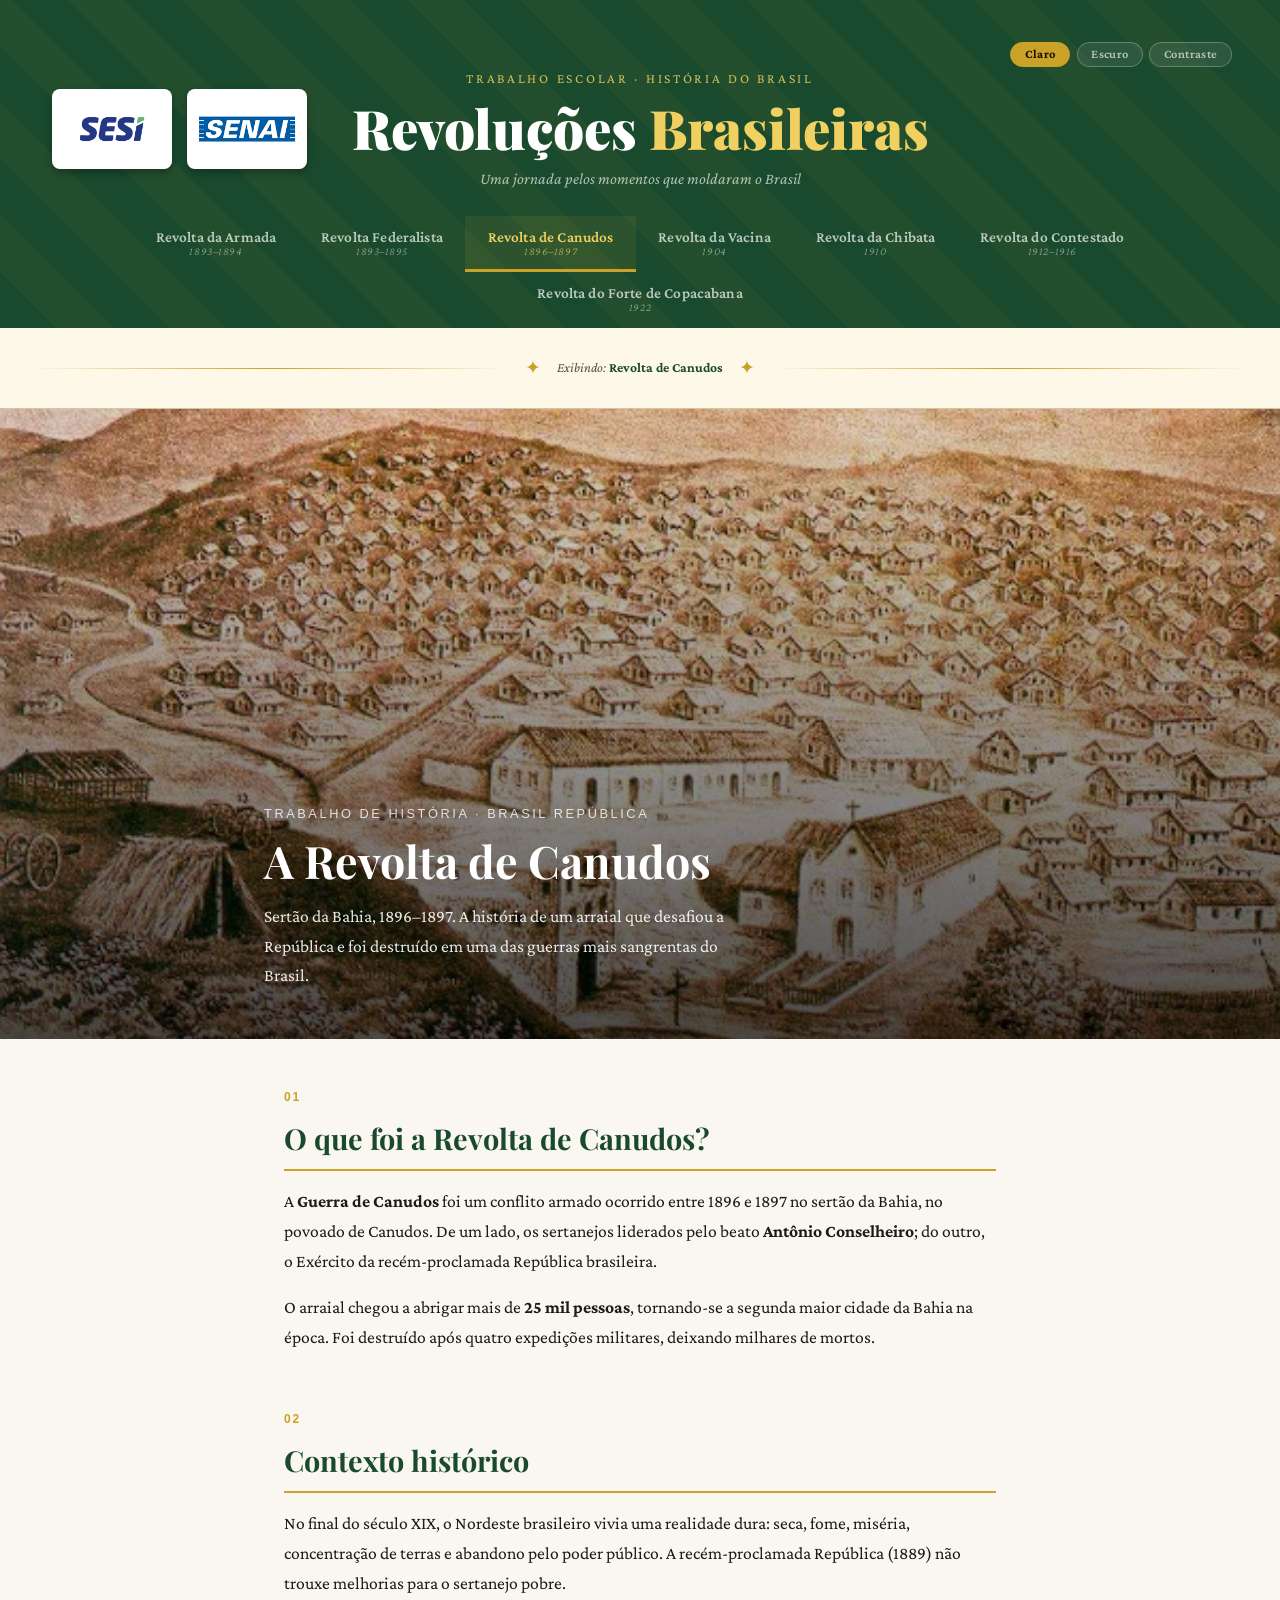
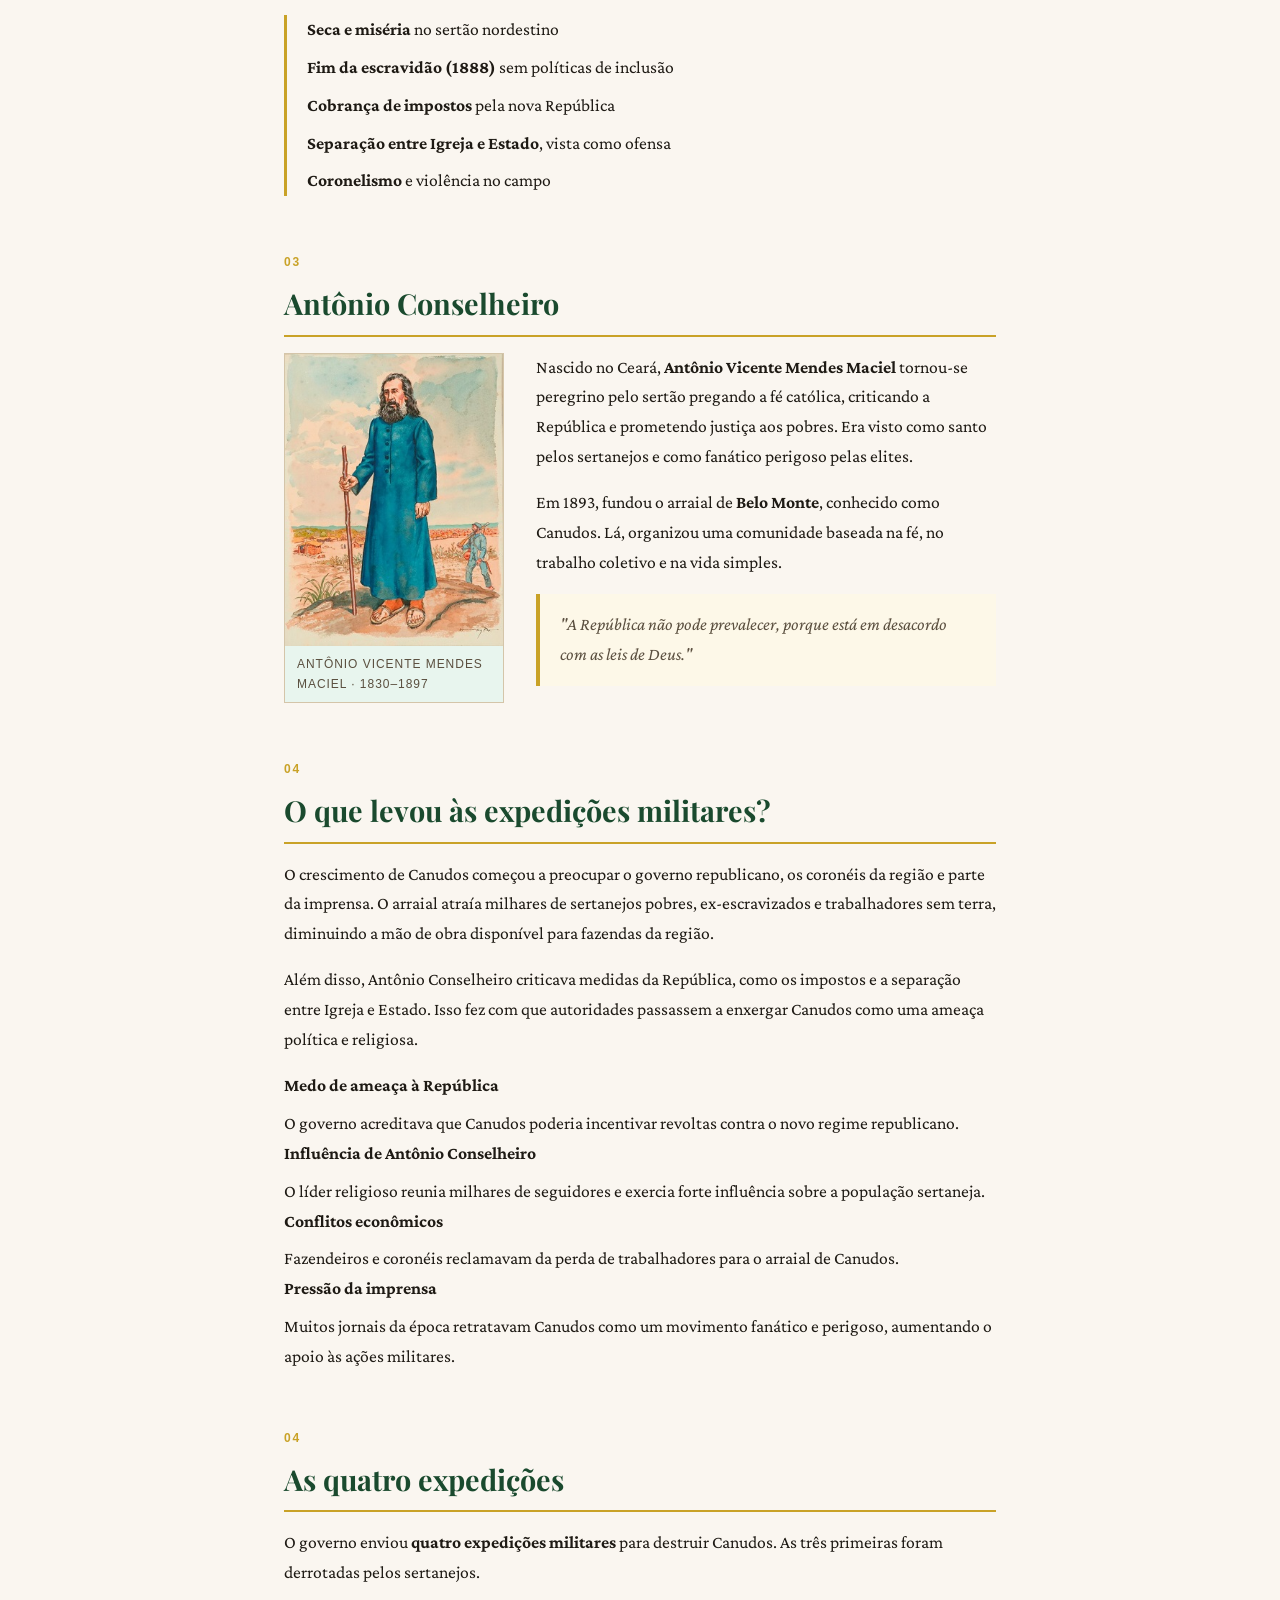
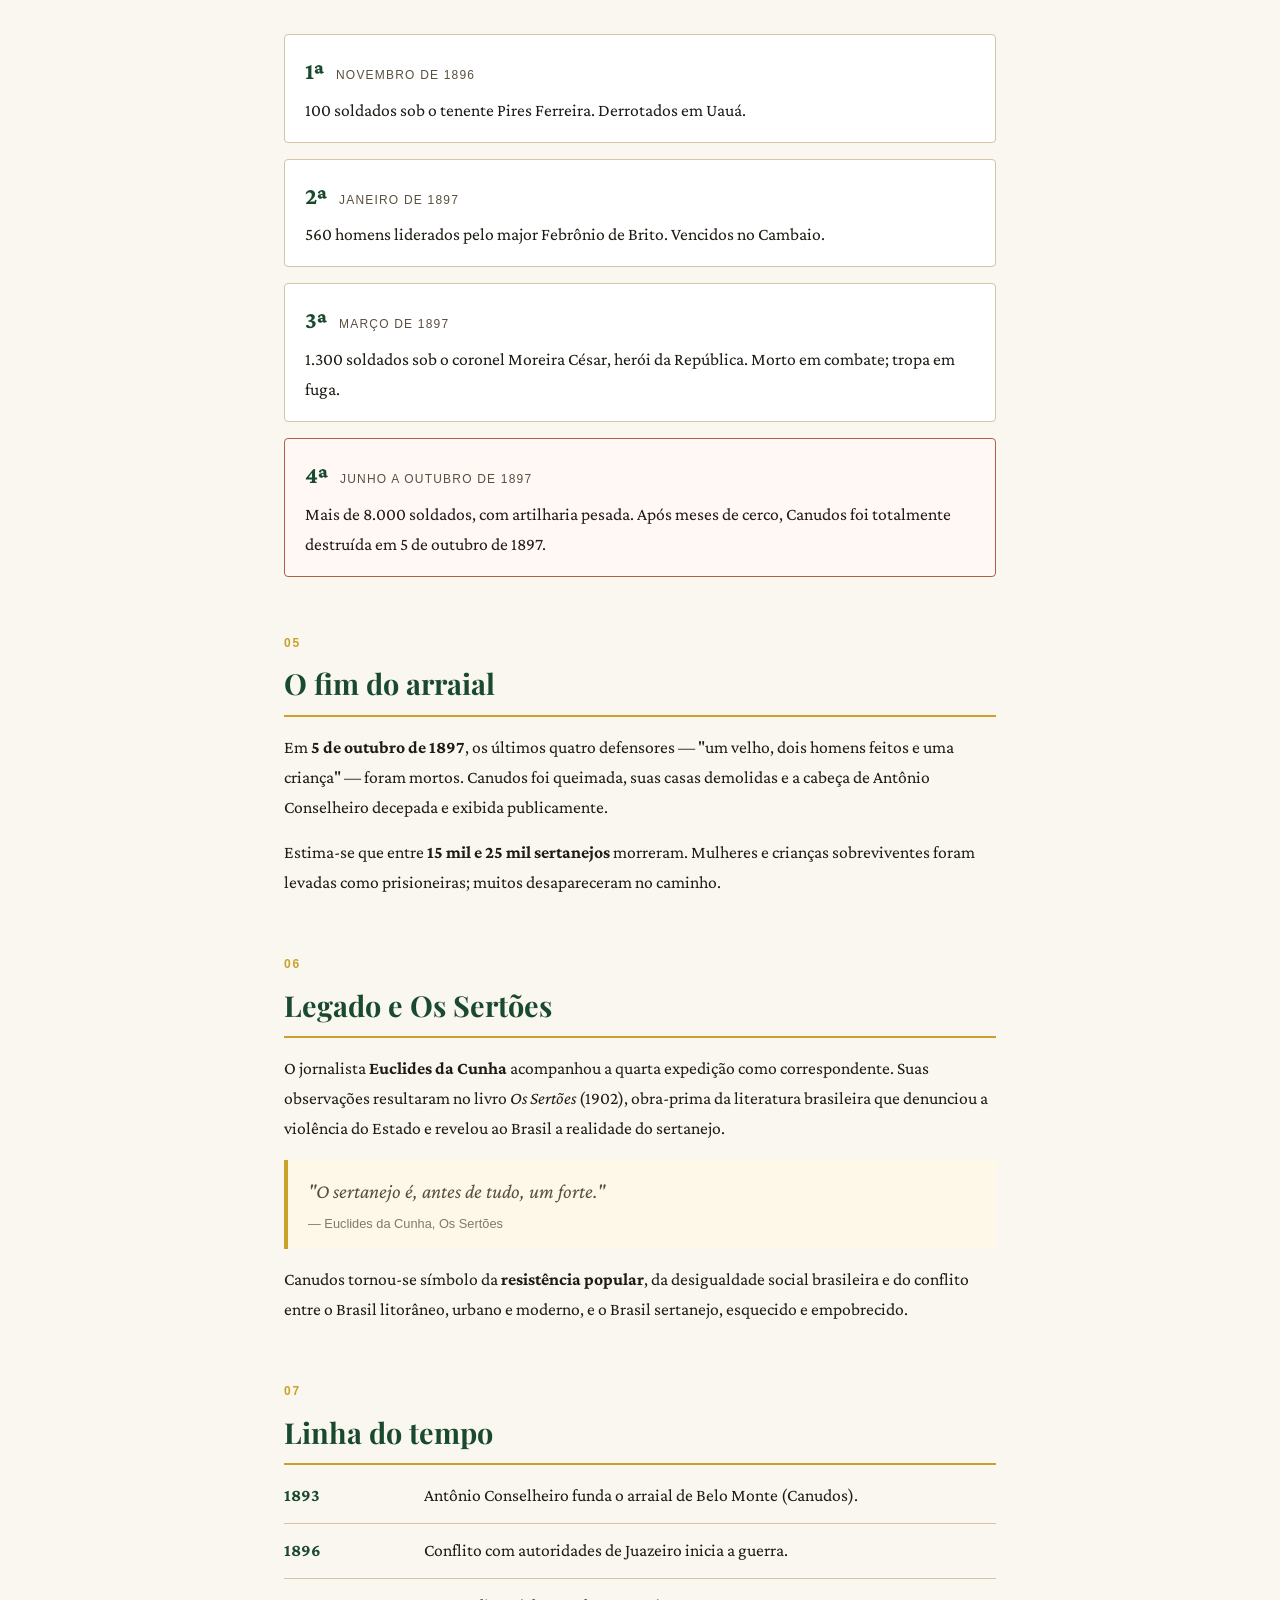
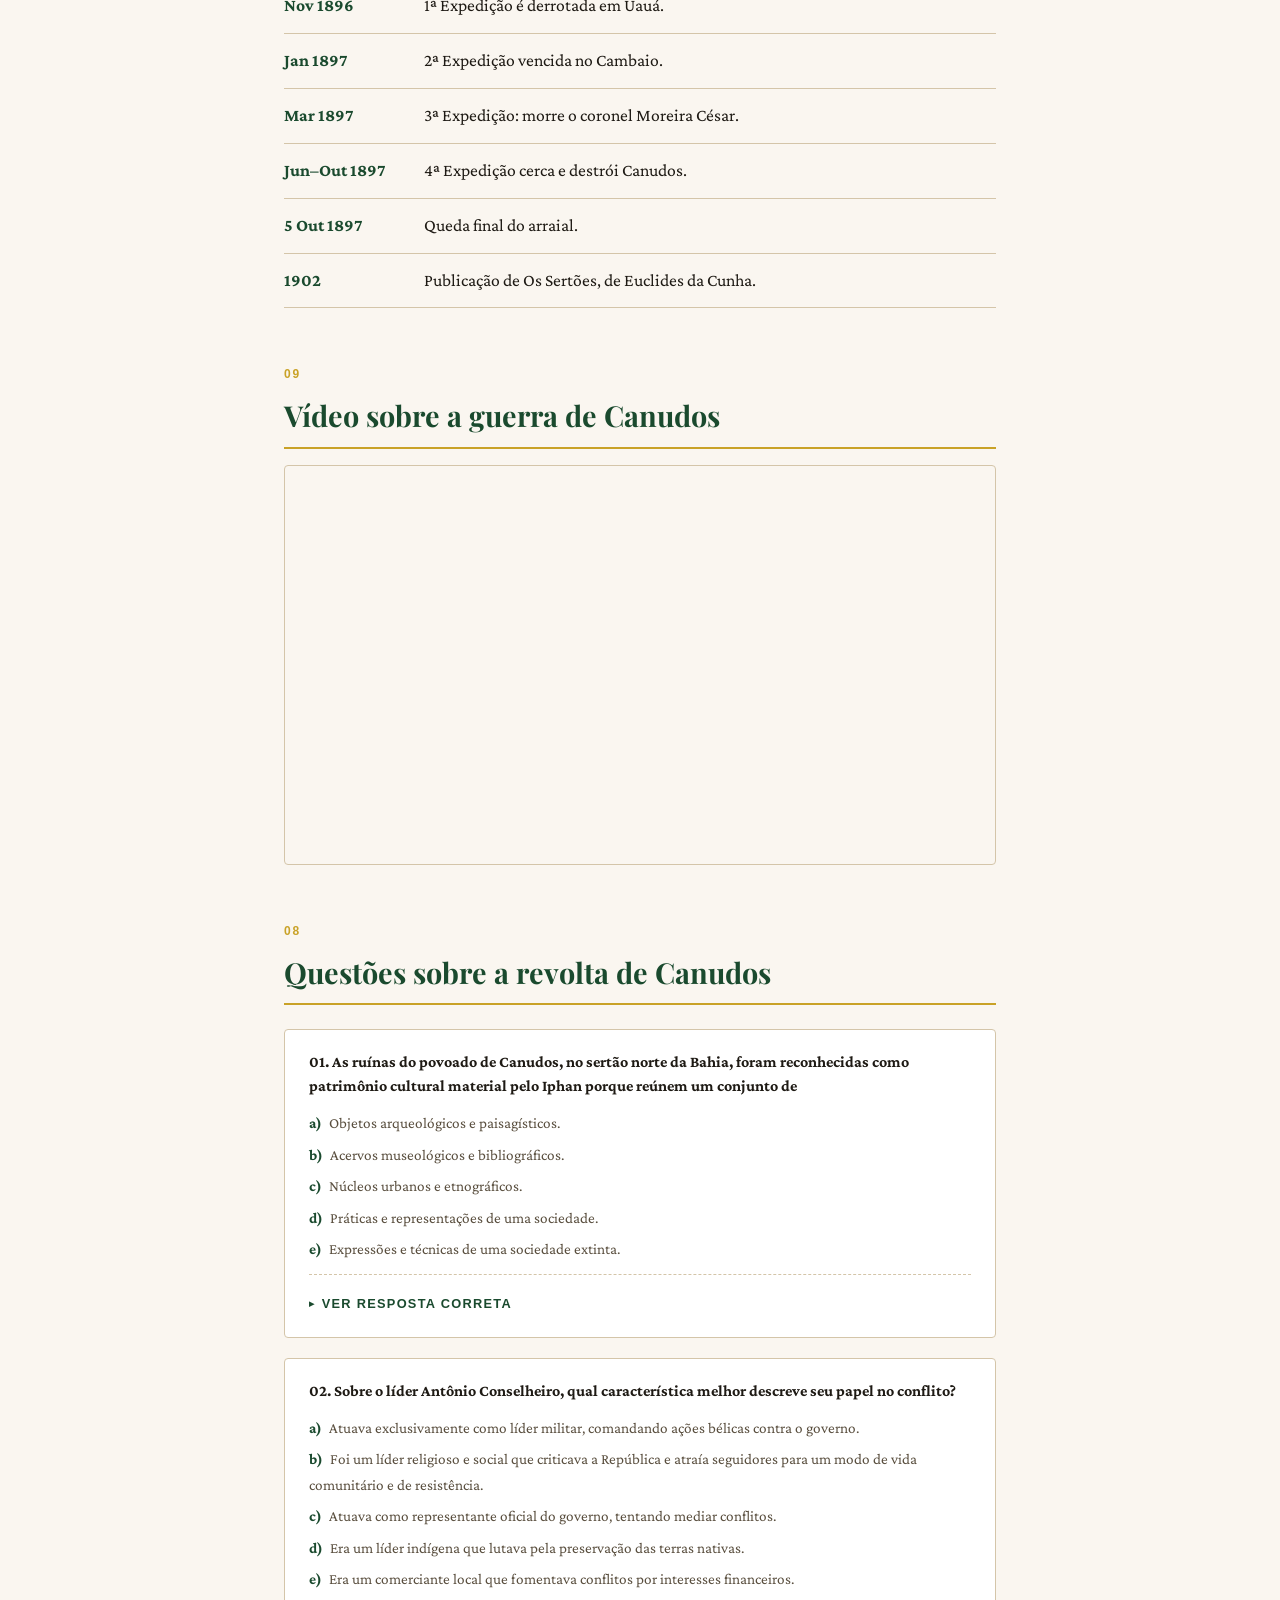
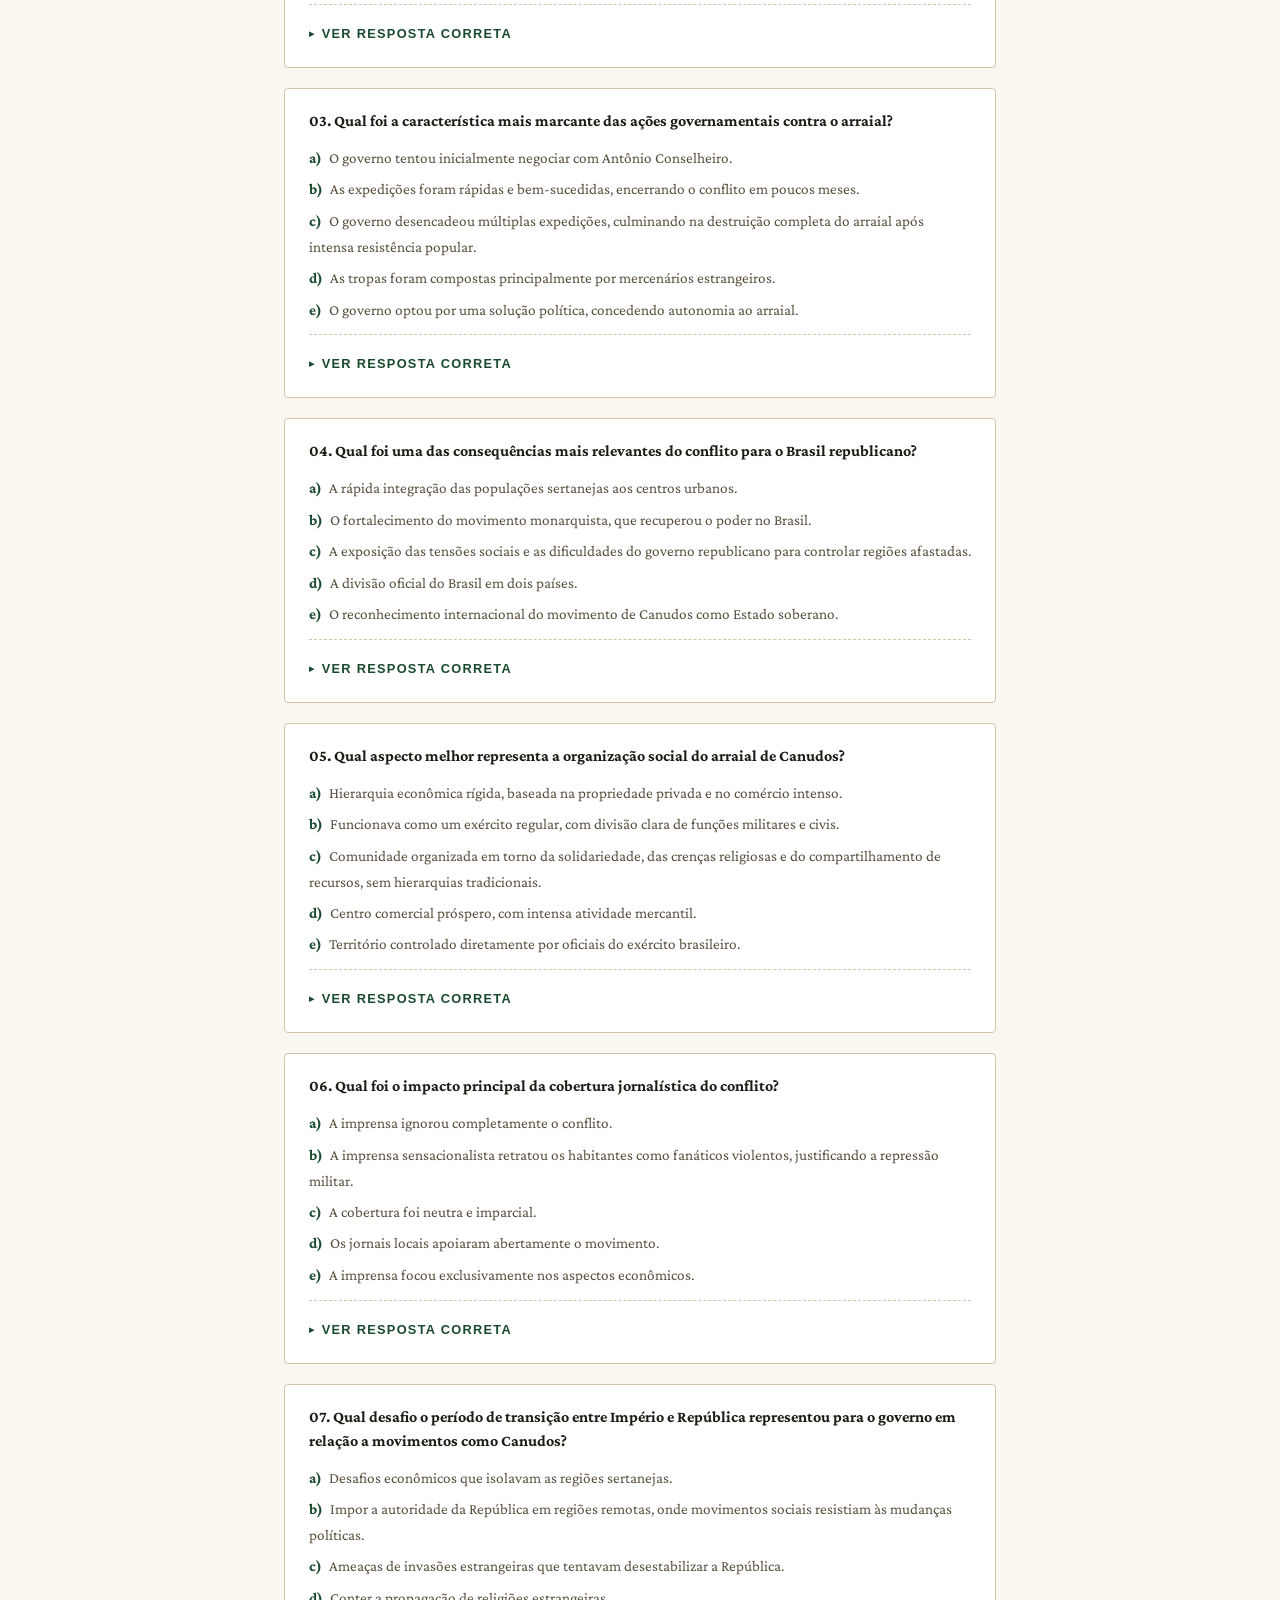
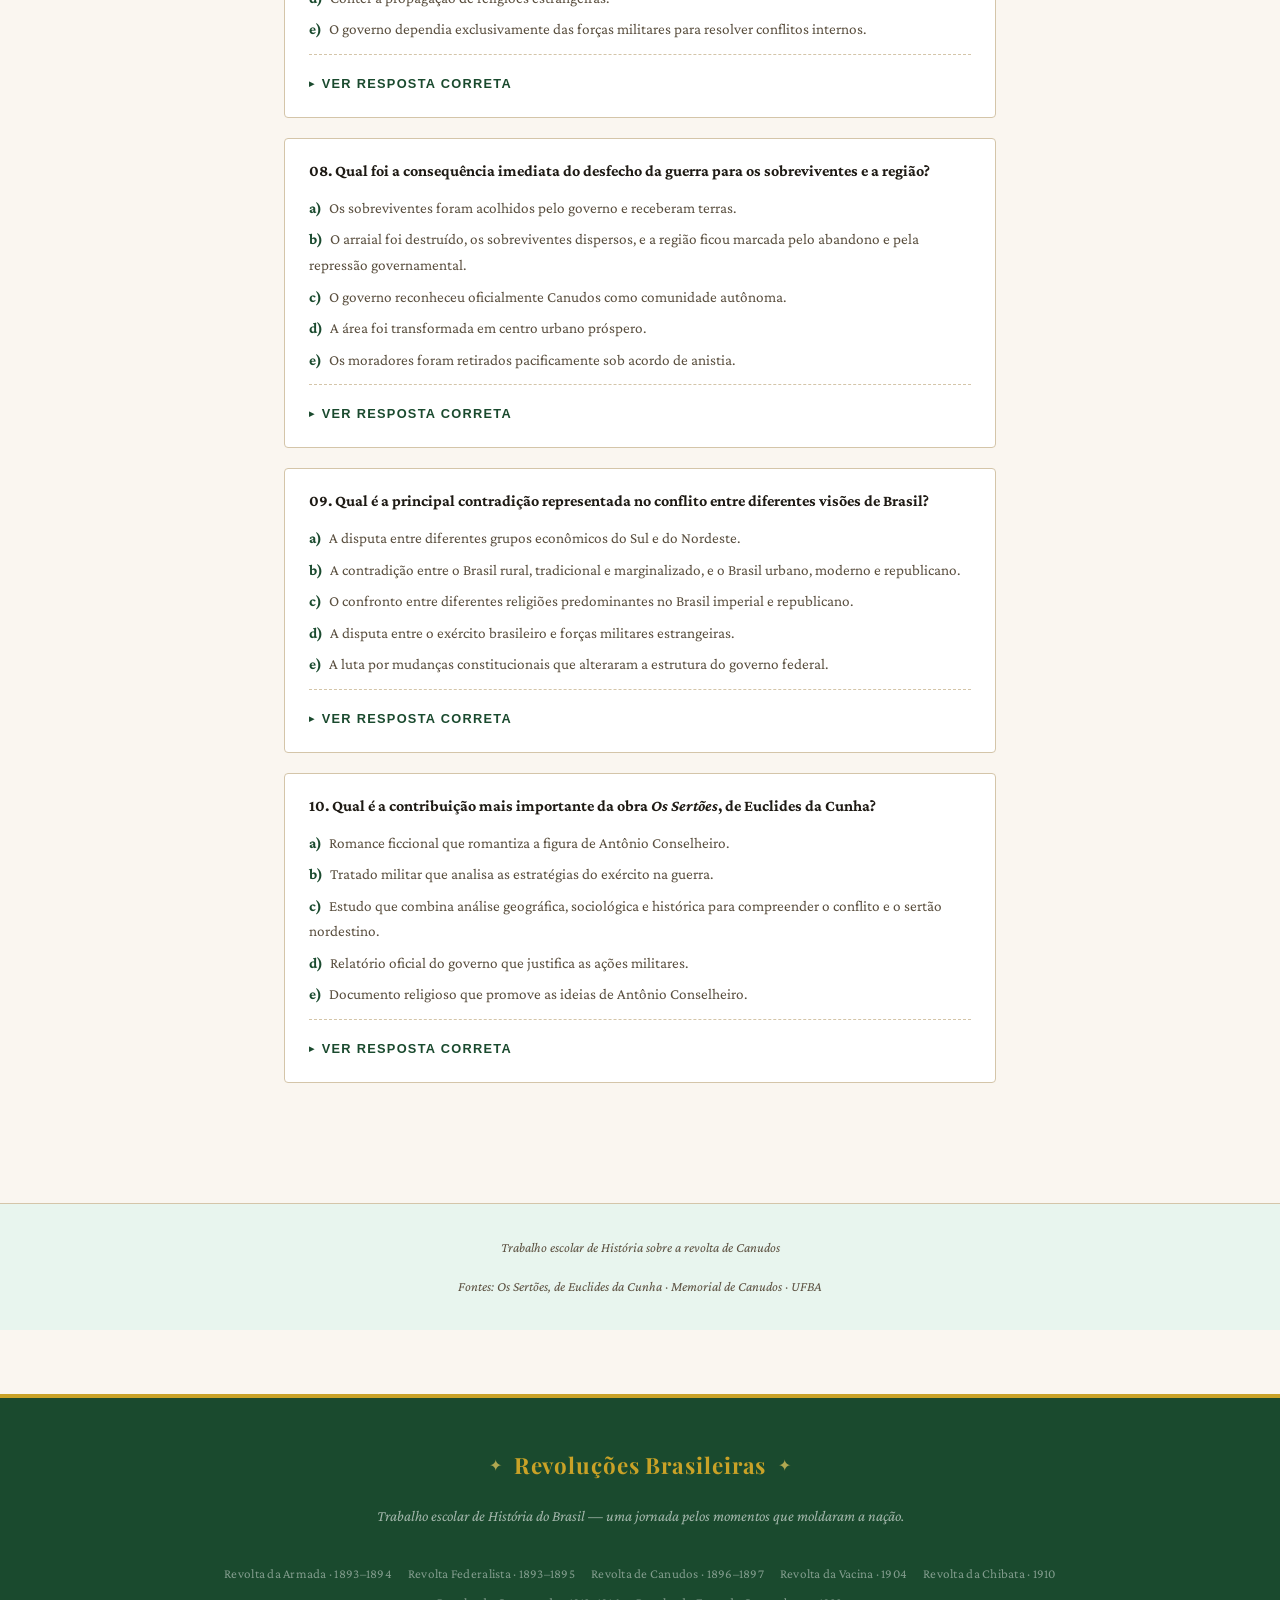
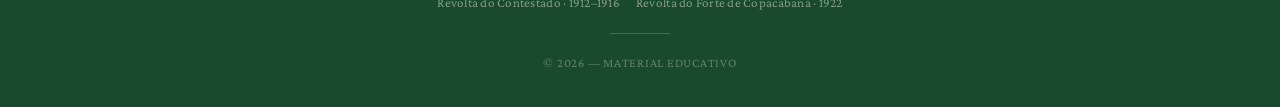
==== commit e870ab8a: "Update index.html" ====
--- a/index.html
+++ b/index.html
@@ -135,6 +135,62 @@
         </div>
       </section>
 
+      <section class="section">
+    <span class="section__num">04</span>
+
+    <h2>O que levou às expedições militares?</h2>
+
+    <p>
+    O crescimento de Canudos começou a preocupar o governo republicano,
+    os coronéis da região e parte da imprensa. O arraial atraía milhares
+    de sertanejos pobres, ex-escravizados e trabalhadores sem terra,
+    diminuindo a mão de obra disponível para fazendas da região.
+    </p>
+
+    <p>
+    Além disso, Antônio Conselheiro criticava medidas da República,
+    como os impostos e a separação entre Igreja e Estado.
+    Isso fez com que autoridades passassem a enxergar Canudos como
+    uma ameaça política e religiosa.
+    </p>
+
+    <div class="causes">
+
+    <div class="cause">
+    <h3>Medo de ameaça à República</h3>
+    <p>
+    O governo acreditava que Canudos poderia incentivar revoltas
+    contra o novo regime republicano.
+    </p>
+    </div>
+
+    <div class="cause">
+    <h3>Influência de Antônio Conselheiro</h3>
+    <p>
+    O líder religioso reunia milhares de seguidores e exercia
+    forte influência sobre a população sertaneja.
+    </p>
+    </div>
+
+    <div class="cause">
+    <h3>Conflitos econômicos</h3>
+    <p>
+    Fazendeiros e coronéis reclamavam da perda de trabalhadores
+    para o arraial de Canudos.
+    </p>
+    </div>
+
+    <div class="cause">
+    <h3>Pressão da imprensa</h3>
+    <p>
+    Muitos jornais da época retratavam Canudos como um movimento
+    fanático e perigoso, aumentando o apoio às ações militares.
+    </p>
+    </div>
+
+</div>
+</section>
+
       <!-- 04 -->
       <section class="section">
         <span class="section__num">04</span>
@@ -209,6 +265,21 @@
         </ol>
       </section>
 
+      <!-- VÍDEO -->
+      <section class="section">
+        <span class="section__num">09</span>
+        <h2>Vídeo sobre a guerra de Canudos</h2>
+        <div class="video">
+          <iframe
+            src="https://www.youtube.com/embed/cGf8mjff6ss"
+            title="A Guerra de Canudos"
+            allow="accelerometer; autoplay; clipboard-write; encrypted-media; gyroscope; picture-in-picture; web-share"
+            allowfullscreen
+            loading="lazy"
+          ></iframe>
+        </div>
+      </section>
+
       <!-- QUESTIONÁRIO -->
       <section class="section">
         <span class="section__num">08</span>
@@ -357,21 +428,6 @@
         </ol>
       </section>
 
-      <!-- VÍDEO -->
-      <section class="section">
-        <span class="section__num">09</span>
-        <h2>Vídeo sobre a guerra de Canudos</h2>
-        <div class="video">
-          <iframe
-            src="https://www.youtube.com/embed/cGf8mjff6ss"
-            title="A Guerra de Canudos"
-            allow="accelerometer; autoplay; clipboard-write; encrypted-media; gyroscope; picture-in-picture; web-share"
-            allowfullscreen
-            loading="lazy"
-          ></iframe>
-        </div>
-      </section>
-
     </div><!-- /.conteudo-inner -->
 
     <footer class="footer">
@@ -575,6 +631,17 @@
               </div>
             </div>
             <div class="fed-legenda">Acervo audiovisual — A Revolução Federalista (1893–1895)</div>
+          </div>
+
+          <hr class="fed-linha">
+
+          <!-- SEÇÃO: LINHA DO TEMPO -->
+          <div class="fed-ornamento"><span>✧</span> <span>✦</span> <span>✧</span></div>
+          <h3 class="fed-titulo-secao">Cronologia Interativa</h3>
+          <p style="text-align:center;font-style:italic;font-size:0.8rem;margin-bottom:5px;color:#5a3825;">Arraste ou passe o mouse sobre os eventos para ver detalhes.</p>
+
+          <div class="fed-timeline-container" id="fed-timelineContainer">
+            <div class="fed-timeline-linha" id="fed-timelineLinha"></div>
           </div>
 
           <hr class="fed-linha">
@@ -695,17 +762,6 @@
             <div class="fed-legenda" style="margin-top:10px;">Gráfico de incidência — Principais vestibulares (2010–2025)</div>
           </div>
 
-          <!-- SEÇÃO: LINHA DO TEMPO -->
-          <div class="fed-ornamento"><span>✧</span> <span>✦</span> <span>✧</span></div>
-          <h3 class="fed-titulo-secao">Cronologia Interativa</h3>
-          <p style="text-align:center;font-style:italic;font-size:0.8rem;margin-bottom:5px;color:#5a3825;">Arraste ou passe o mouse sobre os eventos para ver detalhes.</p>
-
-          <div class="fed-timeline-container" id="fed-timelineContainer">
-            <div class="fed-timeline-linha" id="fed-timelineLinha"></div>
-          </div>
-
-          <hr class="fed-linha">
-
           <!-- RODAPÉ -->
           <footer style="text-align:center;font-size:0.75rem;color:#5a3825;letter-spacing:1px;padding-top:10px;">
             <p>⚜ SESI Rinaldo Campos Soares ⚜</p>
@@ -1486,7 +1542,7 @@
 
     <figure class="rv-hist-img">
       <img
-        src="rio.webp   "
+        src="fotos/rio.jpeg"
         alt="Avenida Central do Rio de Janeiro em 1906, recém inaugurada após as reformas de Pereira Passos"
         loading="lazy">
       <figcaption>Avenida Central (atual Rio Branco) em 1906, aberta pelas reformas de Pereira Passos — Domínio Público</figcaption>
@@ -1506,7 +1562,7 @@
     <div class="rv-clearfix">
       <figure class="rv-img-float">
         <img
-          src="porco.jpeg"
+          src="fotos/porco.jpeg"
           alt="Cortiço Cabeça de Porco no Rio de Janeiro antes das demolições"
           loading="lazy">
         <figcaption>Cortiço Cabeça de Porco, demolido nas reformas — Biblioteca Nacional</figcaption>
@@ -1551,7 +1607,7 @@
         src="fotos/oswaldo.jpg"
         alt="Retrato oficial de Oswaldo Cruz, diretor de Saúde Pública responsável pela campanha de vacinação"
         loading="lazy"
-        onerror="this.src='https://upload.wikimedia.org/wikipedia/commons/thumb/4/4a/Oswaldo_Cruz_sitting.jpg/640px-Oswaldo_Cruz_sitting.jpg'">
+        onerror="this.src='Revolta_da_Vacina.jpg">
       <figcaption>Oswaldo Cruz, diretor de Saúde Pública — Casa de Oswaldo Cruz / Fiocruz</figcaption>
     </figure>
 
@@ -1692,7 +1748,7 @@
         src="fotos/vira2.jpeg"
         alt="Bonde virado pela população durante a Revolta da Vacina na Praça da República, novembro de 1904"
         loading="lazy"
-        onerror="this.src='https://upload.wikimedia.org/wikipedia/commons/4/4b/Revolta_da_Vacina_1904.jpg'">
+        onerror="this.src='Revolta_da_Vacina.jpg'">
       <figcaption>Bonde virado pela população na Praça da República durante a revolta — Wikimedia Commons / Domínio Público</figcaption>
     </figure>
 
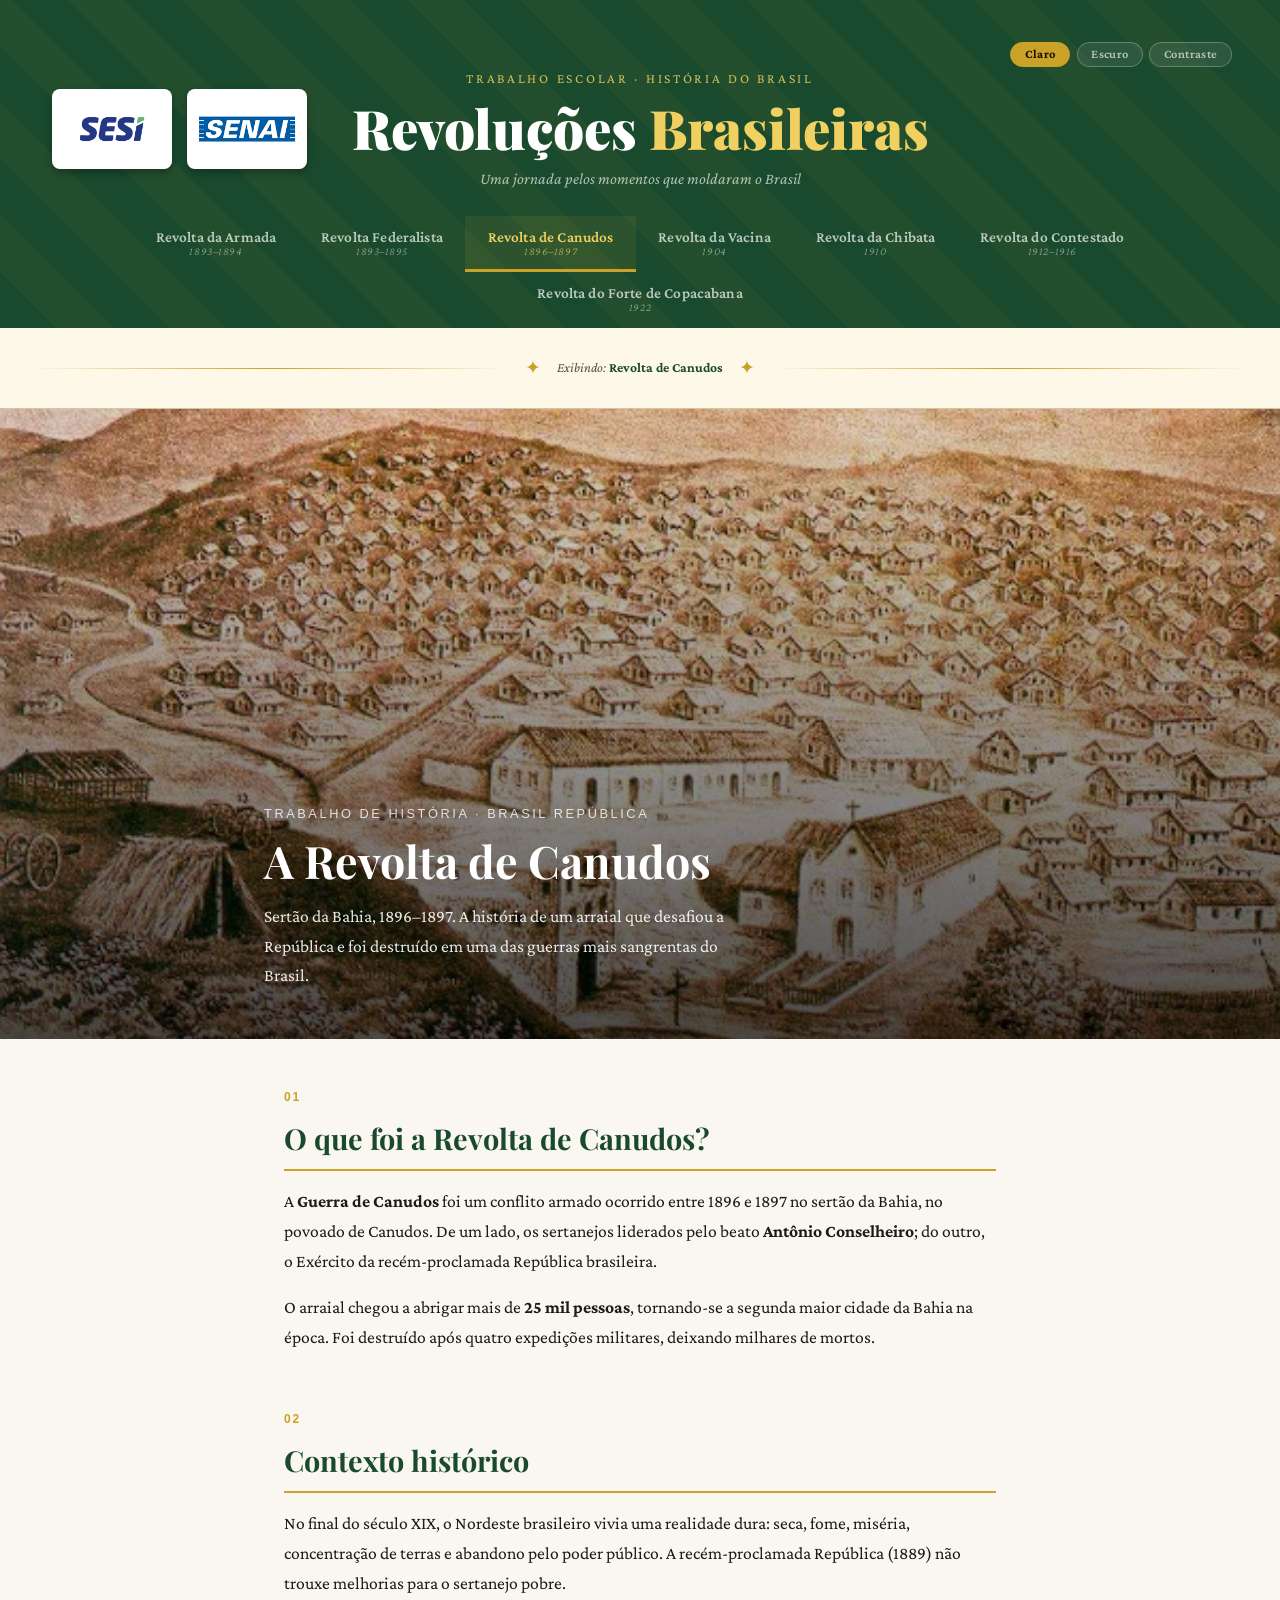
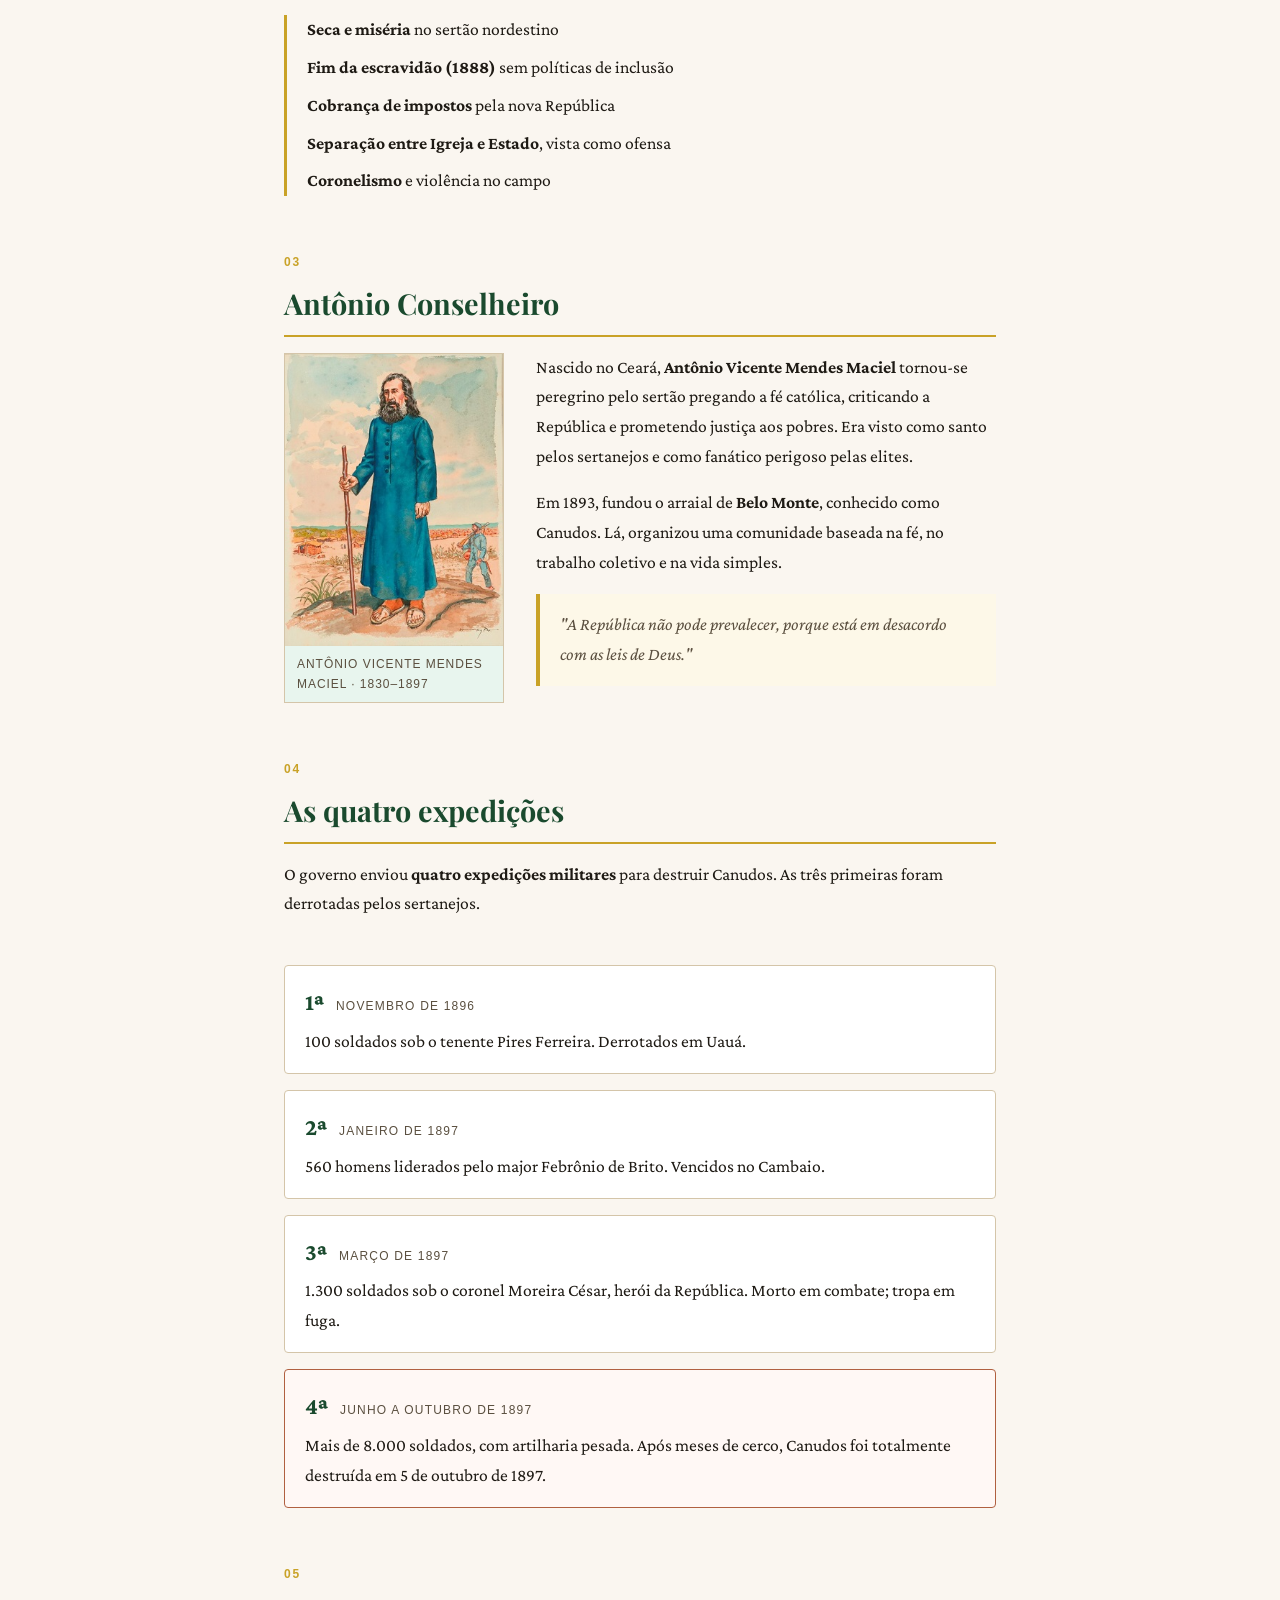
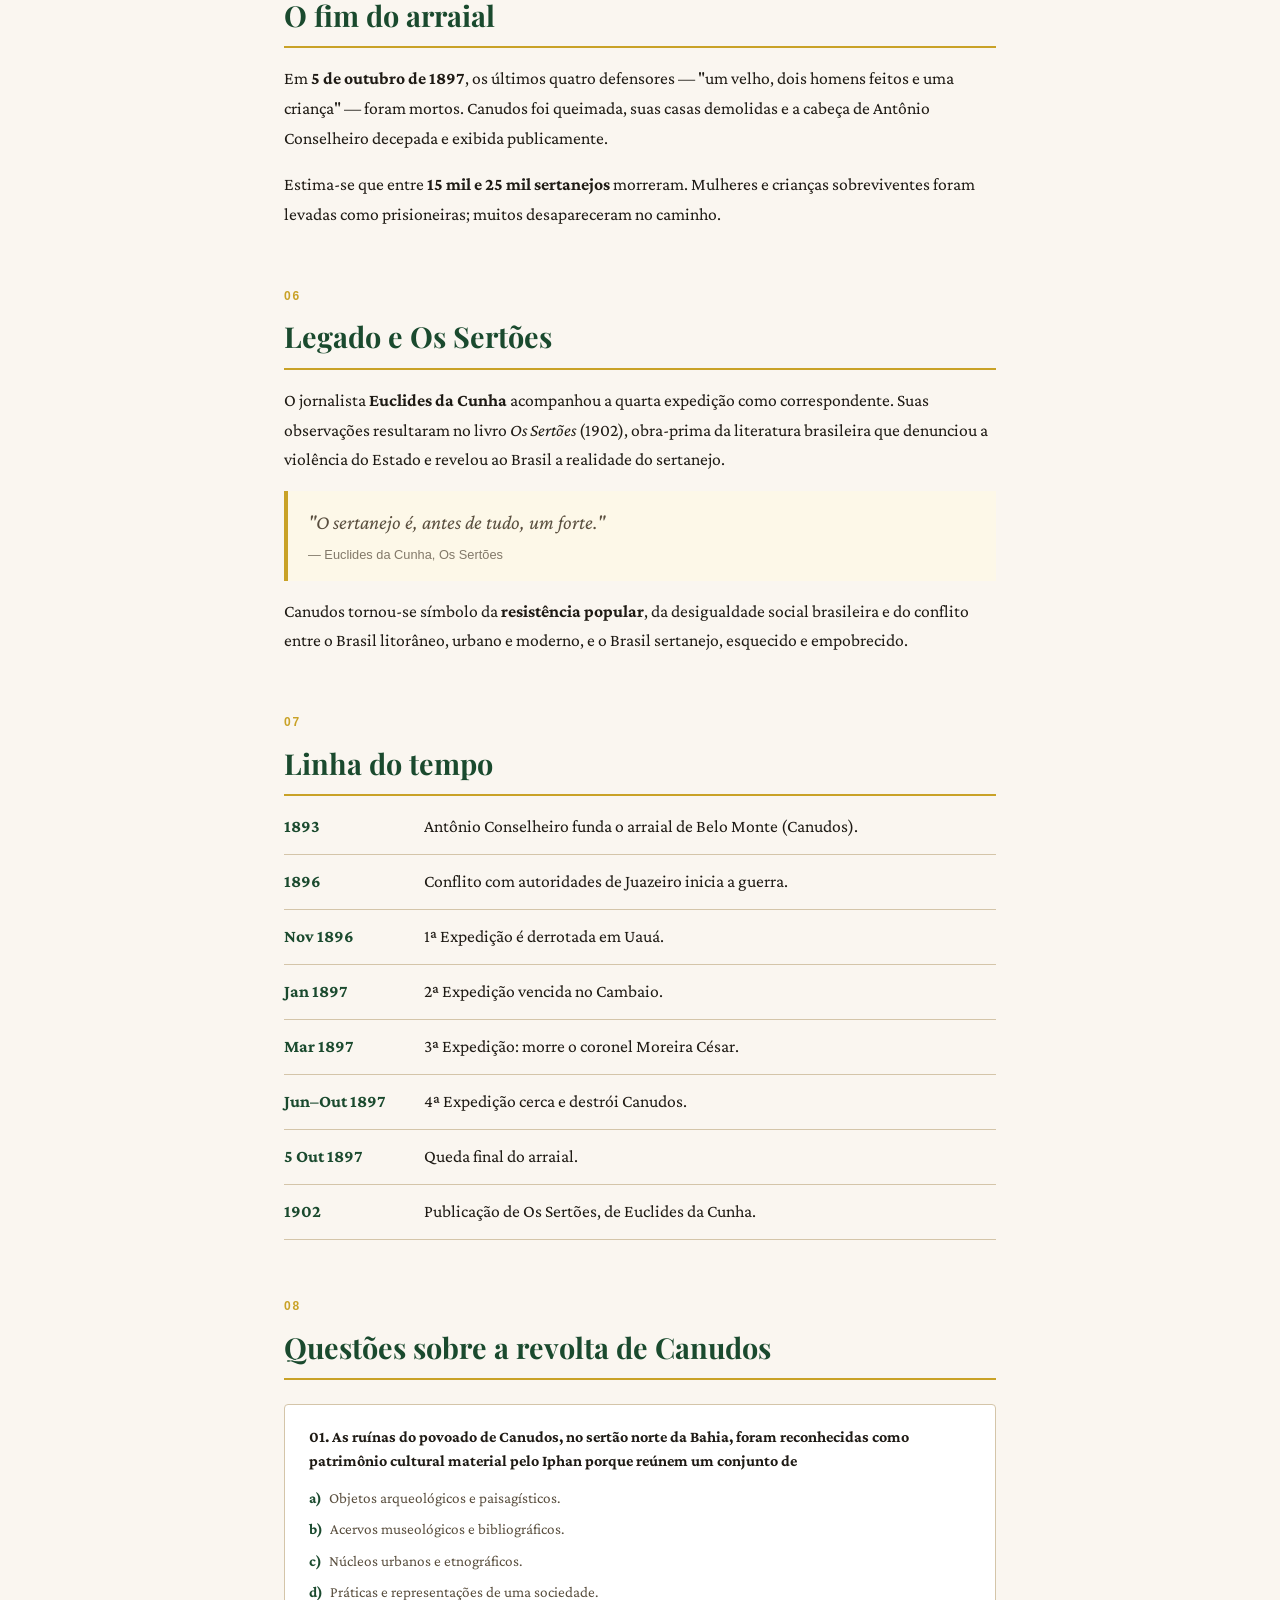
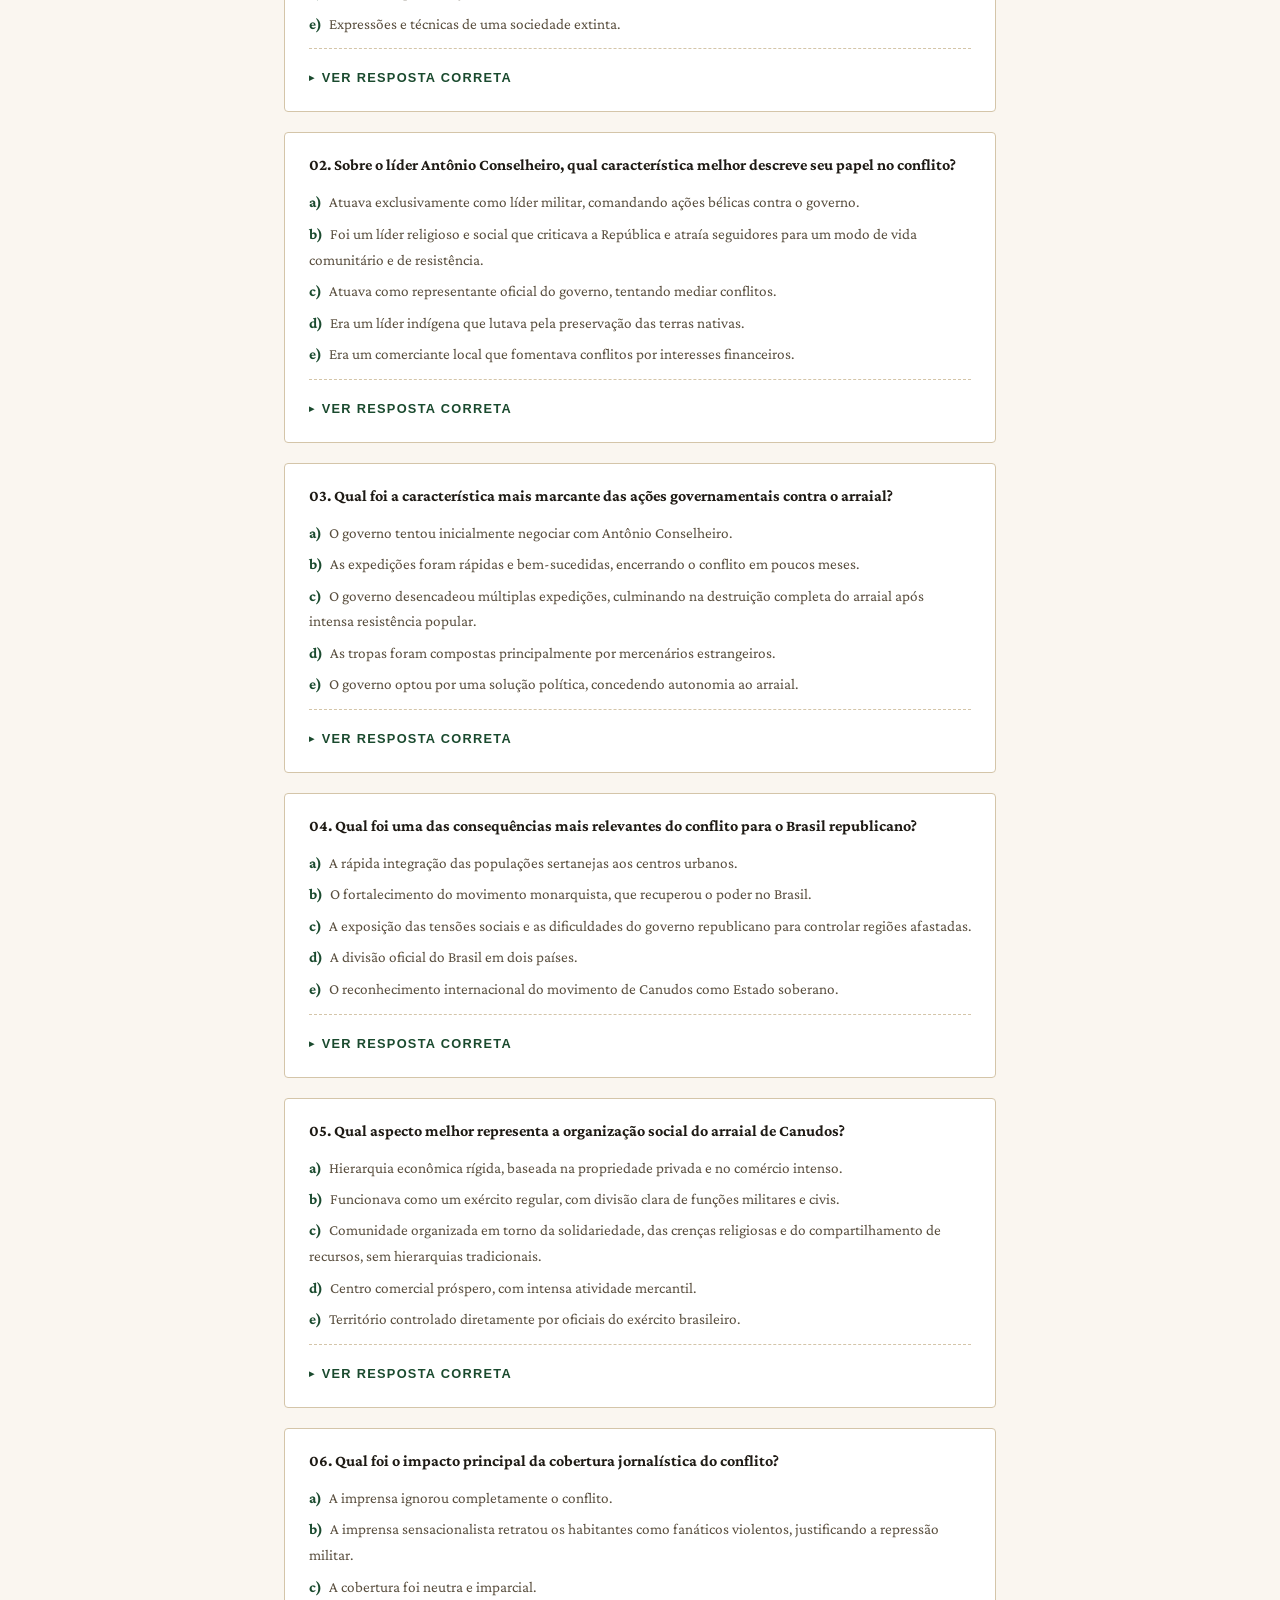
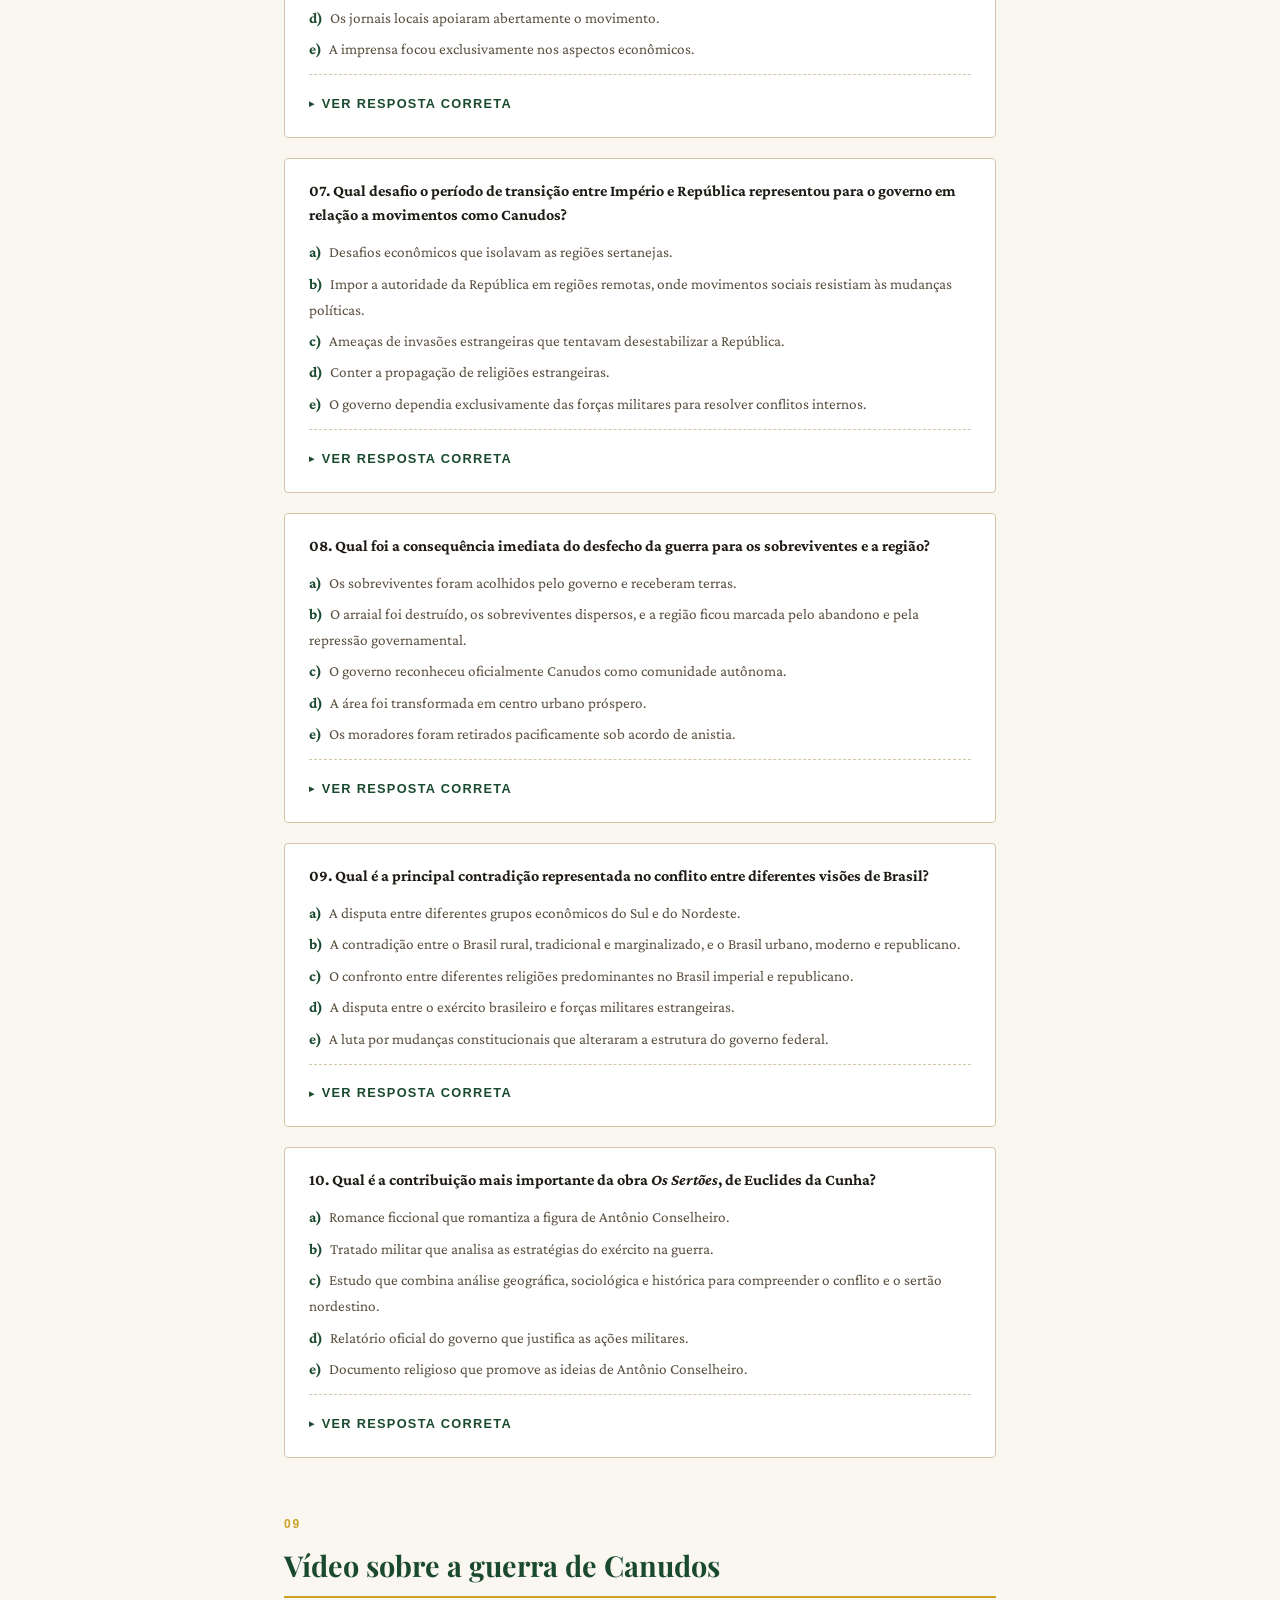
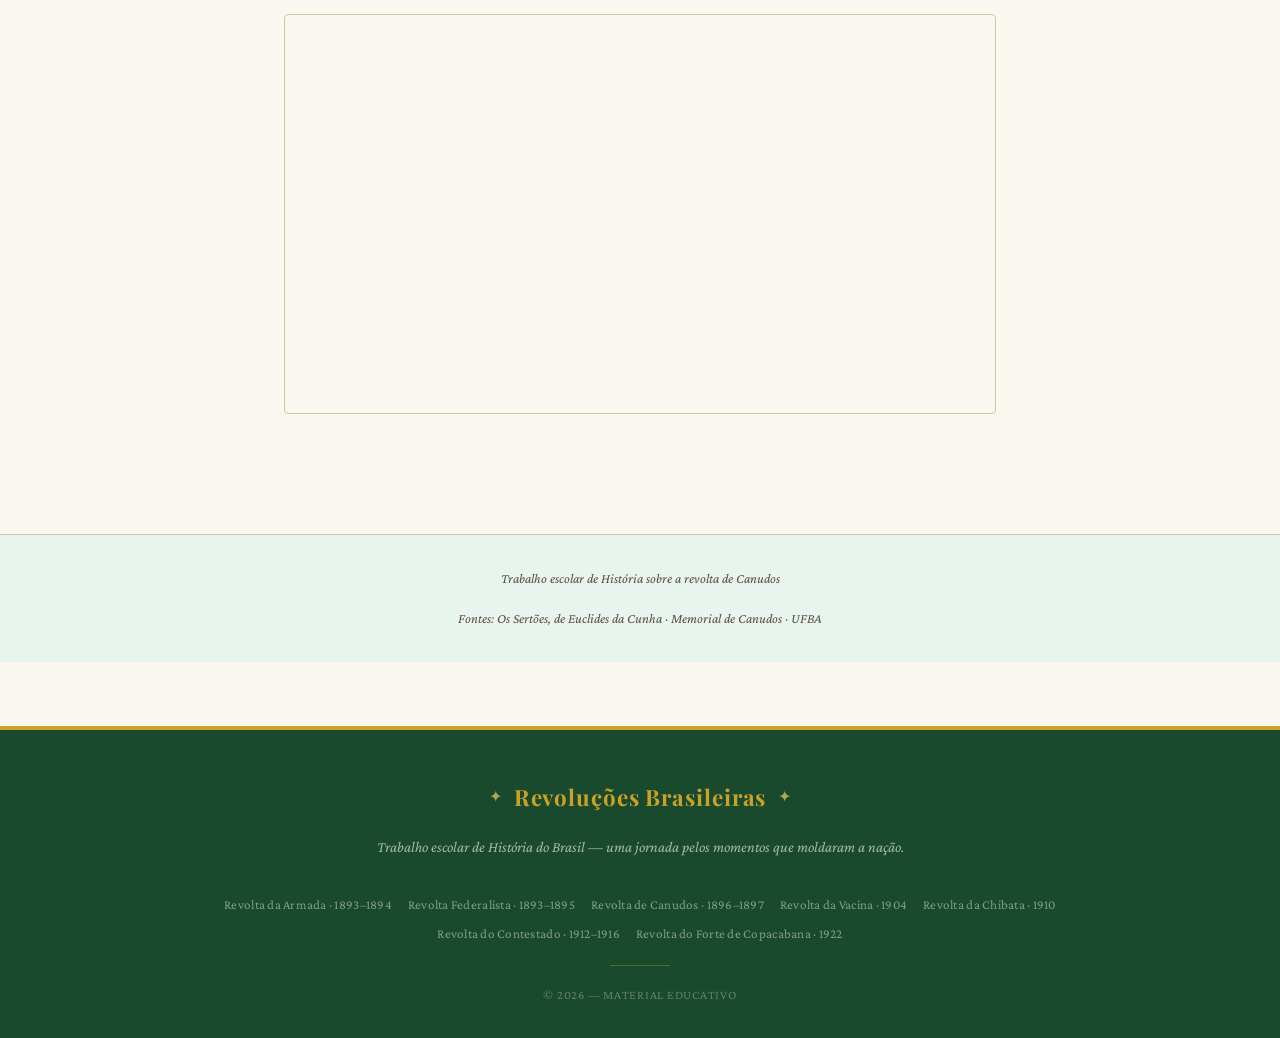
==== commit 2b707320: "Update index.html" ====
--- a/index.html
+++ b/index.html
@@ -135,62 +135,6 @@
         </div>
       </section>
 
-      <section class="section">
-    <span class="section__num">04</span>
-
-    <h2>O que levou às expedições militares?</h2>
-
-    <p>
-    O crescimento de Canudos começou a preocupar o governo republicano,
-    os coronéis da região e parte da imprensa. O arraial atraía milhares
-    de sertanejos pobres, ex-escravizados e trabalhadores sem terra,
-    diminuindo a mão de obra disponível para fazendas da região.
-    </p>
-
-    <p>
-    Além disso, Antônio Conselheiro criticava medidas da República,
-    como os impostos e a separação entre Igreja e Estado.
-    Isso fez com que autoridades passassem a enxergar Canudos como
-    uma ameaça política e religiosa.
-    </p>
-
-    <div class="causes">
-
-    <div class="cause">
-    <h3>Medo de ameaça à República</h3>
-    <p>
-    O governo acreditava que Canudos poderia incentivar revoltas
-    contra o novo regime republicano.
-    </p>
-    </div>
-
-    <div class="cause">
-    <h3>Influência de Antônio Conselheiro</h3>
-    <p>
-    O líder religioso reunia milhares de seguidores e exercia
-    forte influência sobre a população sertaneja.
-    </p>
-    </div>
-
-    <div class="cause">
-    <h3>Conflitos econômicos</h3>
-    <p>
-    Fazendeiros e coronéis reclamavam da perda de trabalhadores
-    para o arraial de Canudos.
-    </p>
-    </div>
-
-    <div class="cause">
-    <h3>Pressão da imprensa</h3>
-    <p>
-    Muitos jornais da época retratavam Canudos como um movimento
-    fanático e perigoso, aumentando o apoio às ações militares.
-    </p>
-    </div>
-
-</div>
-</section>
-
       <!-- 04 -->
       <section class="section">
         <span class="section__num">04</span>
@@ -265,21 +209,6 @@
         </ol>
       </section>
 
-      <!-- VÍDEO -->
-      <section class="section">
-        <span class="section__num">09</span>
-        <h2>Vídeo sobre a guerra de Canudos</h2>
-        <div class="video">
-          <iframe
-            src="https://www.youtube.com/embed/cGf8mjff6ss"
-            title="A Guerra de Canudos"
-            allow="accelerometer; autoplay; clipboard-write; encrypted-media; gyroscope; picture-in-picture; web-share"
-            allowfullscreen
-            loading="lazy"
-          ></iframe>
-        </div>
-      </section>
-
       <!-- QUESTIONÁRIO -->
       <section class="section">
         <span class="section__num">08</span>
@@ -428,6 +357,21 @@
         </ol>
       </section>
 
+      <!-- VÍDEO -->
+      <section class="section">
+        <span class="section__num">09</span>
+        <h2>Vídeo sobre a guerra de Canudos</h2>
+        <div class="video">
+          <iframe
+            src="https://www.youtube.com/embed/cGf8mjff6ss"
+            title="A Guerra de Canudos"
+            allow="accelerometer; autoplay; clipboard-write; encrypted-media; gyroscope; picture-in-picture; web-share"
+            allowfullscreen
+            loading="lazy"
+          ></iframe>
+        </div>
+      </section>
+
     </div><!-- /.conteudo-inner -->
 
     <footer class="footer">
@@ -441,140 +385,473 @@
 
     <!-- ABA: Revolta do Forte de Copacabana -->
     <div class="aba-conteudo" data-aba="Revolta do Forte de Copacabana" style="display:none">
-
-      <div class="forte-hero">
-        <div class="forte-hero__eyebrow">5 de julho de 1922</div>
-        <h2 class="forte-hero__title">A Revolta do Forte<br>de Copacabana</h2>
-        <div class="forte-hero__sub">— Os 18 do Forte —</div>
-      </div>
-
-      <div class="forte-inner">
-
-        <section class="forte-section forte-resumo">
-          <h3>Resumo</h3>
-          <p>A <strong>Revolta do Forte de Copacabana</strong>, ocorrida em <strong>5 de julho de 1922</strong>, no Rio de Janeiro, foi o primeiro grande levante do movimento conhecido como <em>tenentismo</em>. Jovens oficiais do Exército Brasileiro insurgiram-se contra o governo de <strong>Epitácio Pessoa</strong> e contra a posse do presidente eleito <strong>Artur Bernardes</strong>, em protesto contra a corrupção, a política dominada pelas oligarquias do café com leite (São Paulo e Minas Gerais) e o fechamento do Clube Militar.</p>
-          <p>Cercados e em desvantagem, os revoltosos do forte resolveram marchar pela Avenida Atlântica ao encontro das tropas legalistas. Dos 28 que iniciaram a marcha, restaram <strong>18 combatentes</strong> (incluindo um civil), que ficaram conhecidos como <strong>"Os 18 do Forte de Copacabana"</strong>. Quase todos foram mortos ou feridos, mas o episódio tornou-se símbolo da luta contra a República Velha.</p>
+      <style>
+/* Garantir que o wrapper não vaze estilos */
+.forte-nova-aba { all: unset; display: block; box-sizing: border-box; font-family: "Georgia", "Times New Roman", Times, serif; }
+      </style>
+      <div class="forte-nova-aba">
+
+
+    <header class="hero">
+        <div class="eyebrow">5 de julho de 1922</div>
+        <h1>A Revolta do Forte<br>de Copacabana</h1>
+        <div class="date">— Os 18 do Forte —</div>
+    </header>
+
+    <nav class="main-nav">
+        <ul>
+            <li><a href="#resumo">Resumo</a></li>
+            <li><a href="#questoes">Questões</a></li>
+        </ul>
+    </nav>
+
+    <main>
+
+        <section id="resumo" class="resumo">
+            <h2>Revolta – Forte de Copacabana</h2>
+
+            <!-- MOTIVOS -->
+            <h3 class="secao-titulo">Principais motivos da revolta</h3>
+
+            <div class="resumo-bloco">
+                <h3>Insatisfação com a República Oligárquica</h3>
+                <div class="col-content">
+                    <p>
+                        Na chamada "República do Café com Leite", o poder político era dominado principalmente pelas
+                        oligarquias de São Paulo e Minas Gerais. Muitos jovens oficiais do Exército acreditavam que
+                        havia:
+                    </p>
+                    <ul>
+                        <li>Fraudes eleitorais;</li>
+                        <li>Corrupção;</li>
+                        <li>Favorecimento das elites agrárias;</li>
+                        <li>Pouca participação popular na política.</li>
+                    </ul>
+                    <p>Os tenentes defendiam reformas como:</p>
+                    <ul>
+                        <li>Voto secreto;</li>
+                        <li>Moralização política;</li>
+                        <li>Fortalecimento do governo federal;</li>
+                        <li>Maior papel do Exército na vida nacional.</li>
+                    </ul>
+                </div>
+            </div>
+
+            <div class="resumo-bloco">
+                <h3>Descontentamento dos militares</h3>
+                <div class="col-content">
+                    <p>Os oficiais de baixa e média patente ("tenentes") sentiam-se desvalorizados pelo governo. Entre
+                        as principais reclamações estavam:</p>
+                    <ul>
+                        <li>Baixos salários;</li>
+                        <li>Falta de prestígio;</li>
+                        <li>Interferência política nas Forças Armadas;</li>
+                        <li>Punições consideradas injustas.</li>
+                    </ul>
+                </div>
+            </div>
+
+            <div class="resumo-bloco">
+                <h3>Eleição de Artur Bernardes</h3>
+                <div class="col-content">
+                    <p>
+                        A vitória de Artur Bernardes aumentou a tensão. Parte dos militares era contra sua eleição,
+                        acusando-o de representar as oligarquias tradicionais.
+                    </p>
+                </div>
+            </div>
+
+            <!-- ESTOPIM — texto em colunas, imagem abaixo grande -->
+            <div class="resumo-bloco">
+                <h3>O estopim da revolta</h3>
+                <div class="estopim-layout">
+                    <div class="estopim-texto">
+                        <div class="col-content">
+                            <p>
+                                O principal estopim foi a divulgação das chamadas <strong>"cartas falsas"</strong>
+                                atribuídas a
+                                Artur Bernardes. Nessas cartas, publicadas na imprensa, Bernardes teria insultado o
+                                Exército e
+                                chamado os militares de desordeiros. Embora depois tenham sido consideradas falsas, elas
+                                causaram enorme revolta entre os oficiais.
+                            </p>
+                            <p>Outro fator decisivo foi:</p>
+                            <ul>
+                                <li>O fechamento do Clube Militar pelo governo;</li>
+                                <li>A prisão do marechal Hermes da Fonseca, que apoiava os militares descontentes.</li>
+                            </ul>
+                            <p>
+                                Essas medidas foram vistas como ataques diretos ao Exército e aceleraram a conspiração.
+                            </p>
+                        </div>
+                    </div>
+                    <div class="estopim-imagem">
+                        <img src="fotos/texto.png" alt="O estopim da revolta"
+                            onerror="this.style.display='none'; this.nextElementSibling.style.display='flex'">
+                        <div class="estopim-placeholder">Imagem</div>
+                    </div>
+                </div>
+            </div>
+
+            <h3 class="secao-titulo">Principais Personagens da Revolta</h3>
+
+            <div class="personagem-card">
+                <div class="personagem-foto">
+                    <img src="fotos/antonio.png" alt="Antônio de Siqueira Campos"
+                        onerror="this.style.display='none'; this.nextElementSibling.style.display='flex'">
+                    <div class="personagem-foto-placeholder" style="display:none;">Foto<br>Siqueira Campos</div>
+                </div>
+                <div class="personagem-info">
+                    <strong>Antônio de Siqueira Campos</strong>
+                    Um dos líderes mais importantes da revolta. Foi um dos poucos sobreviventes da marcha final dos "18
+                    do Forte".
+                </div>
+            </div>
+
+            <div class="personagem-card">
+                <div class="personagem-foto">
+                    <img src="fotos/hermes-fonseca.png" alt="Hermes da Fonseca"
+                        onerror="this.style.display='none'; this.nextElementSibling.style.display='flex'">
+                    <div class="personagem-foto-placeholder" style="display:none;">Foto<br>Hermes da Fonseca</div>
+                </div>
+                <div class="personagem-info">
+                    <strong>Hermes da Fonseca</strong>
+                    Embora não tenha participado diretamente do combate, sua prisão pelo governo ajudou a desencadear a
+                    revolta. Ele era uma referência para os militares rebeldes.
+                </div>
+            </div>
+
+            <div class="personagem-card">
+                <div class="personagem-foto">
+                    <img src="fotos/euclides.png" alt="Euclides Hermes da Fonseca"
+                        onerror="this.style.display='none'; this.nextElementSibling.style.display='flex'">
+                    <div class="personagem-foto-placeholder" style="display:none;">Foto<br>Euclides Hermes</div>
+                </div>
+                <div class="personagem-info">
+                    <strong>Euclides Hermes da Fonseca</strong>
+                    Comandante do Forte de Copacabana durante o levante e filho do marechal Hermes da Fonseca. Liderou o
+                    início da revolta.
+                </div>
+            </div>
+
+            <!-- FINAL -->
+            <h3 class="secao-titulo">Final da revolta</h3>
+
+            <div class="resumo-bloco">
+                <div class="col-content">
+                    <p>
+                        O final da Revolta dos 18 do Forte de Copacabana foi dramático e acabou se tornando um símbolo
+                        de
+                        resistência militar no Brasil. Depois que o governo cercou o Forte de Copacabana com tropas do
+                        Exército, navios de guerra e artilharia, os revoltosos perceberam que não conseguiriam vencer —
+                        muitos desistiram ou deixaram o forte ao longo do dia.
+                    </p>
+                    <p>
+                        No fim, apenas <strong>18 homens</strong> decidiram continuar lutando — 17 militares e 1 civil,
+                        <strong>Otávio Correia</strong>. Eles rasgaram a bandeira nacional em pequenos pedaços e
+                        distribuíram entre si como símbolo de compromisso até a morte. Depois, marcharam pela Avenida
+                        Atlântica, em Copacabana, enfrentando centenas de soldados legalistas.
+                    </p>
+                    <p>
+                        Os principais sobreviventes foram <strong>Siqueira Campos</strong> e <strong>Eduardo
+                            Gomes</strong>;
+                        quase todos os demais morreram no tiroteio perto da atual altura da Rua Barroso.
+                    </p>
+                    <p>
+                        A marcha dos revoltosos virou um dos episódios mais famosos do movimento tenentista porque
+                        representava a ideia de luta contra a corrupção eleitoral e o domínio político das oligarquias
+                        da
+                        República Velha.
+                    </p>
+                </div>
+            </div>
         </section>
 
-        <section class="forte-section">
-          <h3>Vídeo sobre a revolta dos 18</h3>
-          <div class="forte-video">
-            <iframe
-              src="https://drive.google.com/file/d/1IjQBf9rPVOeWn5IZ7NWWKNTjZOjV5oLR/preview"
-              allowfullscreen
-              allow="encrypted-media *;"
-              loading="lazy"
-            ></iframe>
-          </div>
+        <section id="incidencia">
+            <h2 class="titulo-incidencia">Vídeo sobre a revolta dos 18</h2>
+            <div class="espaco-video">
+                <div style="left: 0; width: 100%; height: 0; position: relative; padding-bottom: 56.25%;"><iframe
+                        src="https://drive.google.com/file/d/1IjQBf9rPVOeWn5IZ7NWWKNTjZOjV5oLR/preview"
+                        style="top: 0; left: 0; width: 100%; height: 100%; position: absolute; border: 0;"
+                        allowfullscreen scrolling="no" allow="encrypted-media *;"></iframe></div>
+            </div>
         </section>
 
-        <section class="forte-section">
-          <h3>Questões de vestibular sobre a Revolta</h3>
-
-          <div class="forte-questao" data-correta="1">
-            <span class="forte-tag">ENEM Digital 2020</span>
-            <p class="forte-enunciado">(ENEM) O tenentismo veio preencher um espaço: o vazio deixado pela falta de lideranças civis aptas a conduzirem o processo revolucionário brasileiro que começava a sacudir as já caducas instituições políticas da República Velha. Os "tenentes" substituíram os inexistentes partidos políticos de oposição aos governos de Epitácio Pessoa e de Artur Bernardes.<br><br>PRESTES, A. L. Uma epopeia brasileira: a Coluna Prestes. São Paulo: Moderna, 1995 (adaptado).<br><br>Um dos objetivos do movimento político abordado no texto era</p>
-            <ul class="forte-opcoes">
-              <li>a) unificar as Forças Armadas pelo comando do Exército nacional.</li>
-              <li>b) combater a corrupção eleitoral perpetrada pelas oligarquias regionais.</li>
-              <li>c) restaurar a segurança das fronteiras negligenciadas pelo governo central.</li>
-              <li>d) organizar as frentes camponesas envolvidas na luta pela reforma agrária.</li>
-              <li>e) pacificar os movimentos operários radicalizados pelo anarco-sindicalismo.</li>
-            </ul>
-            <details class="forte-gabarito"><summary>Ver gabarito</summary>
-              <p><strong>Gabarito: B</strong> — O tenentismo buscava combater a corrupção eleitoral e o domínio das oligarquias regionais na República Velha.</p>
-            </details>
-          </div>
-
-          <div class="forte-questao" data-correta="3">
-            <span class="forte-tag">ENEM 2011</span>
-            <p class="forte-enunciado">(ENEM) "É difícil encontrar um texto sobre a Proclamação da República no Brasil que não cite a afirmação de Aristides Lobo… o Brasil brasileiro teria nascido em 1930."<br><br>Os defensores da Revolução de 1930 procuraram construir uma visão negativa dos eventos de 1889 porque esta era uma maneira de</p>
-            <ul class="forte-opcoes">
-              <li>A) valorizar as propostas políticas democráticas e liberais vitoriosas.</li>
-              <li>B) resgatar simbolicamente as figuras políticas ligadas à Monarquia.</li>
-              <li>C) criticar a política educacional adotada durante a República Velha.</li>
-              <li>D) legitimar a ordem política inaugurada com a chegada desse grupo ao poder.</li>
-              <li>E) destacar a ampla participação popular obtida no processo da Proclamação.</li>
-            </ul>
-            <details class="forte-gabarito"><summary>Ver gabarito</summary>
-              <p><strong>Gabarito: D</strong> — Ao pintar 1889 negativamente, os defensores de 1930 legitimavam sua própria tomada de poder como o "verdadeiro" Brasil moderno.</p>
-            </details>
-          </div>
-
-          <div class="forte-questao" data-correta="4">
-            <span class="forte-tag">ENEM 2011</span>
-            <p class="forte-enunciado">(ENEM) O coronelismo, fenômeno político da Primeira República (1889–1930), tinha como uma de suas principais características o controle do voto. Nesse período, esta prática estava vinculada a uma estrutura social</p>
-            <ul class="forte-opcoes">
-              <li>A) igualitária, com um nível satisfatório de distribuição da renda.</li>
-              <li>B) estagnada, com uma relativa harmonia entre as classes.</li>
-              <li>C) tradicional, com a manutenção da escravidão nos engenhos como forma produtiva típica.</li>
-              <li>D) ditatorial, perturbada por um constante clima de opressão mantido pelo exército e polícia.</li>
-              <li>E) agrária, marcada pela concentração da terra e do poder político local e regional.</li>
-            </ul>
-            <details class="forte-gabarito"><summary>Ver gabarito</summary>
-              <p><strong>Gabarito: E</strong> — O coronelismo é intrinsecamente ligado à estrutura agrária da Primeira República, onde concentração de terras se traduzia em controle político.</p>
-            </details>
-          </div>
-
-          <div class="forte-questao" data-correta="4">
-            <span class="forte-tag">ESA</span>
-            <p class="forte-enunciado">(ESA) No dia 05 de julho de 1922, jovens oficiais resolveram abandonar o forte e marchar pela praia de Copacabana, no Rio de Janeiro, para enfrentar as forças legalistas. Esse episódio, conhecido como "os 18 do Forte",</p>
-            <ul class="forte-opcoes">
-              <li>a) provocou, imediatamente, a queda do último presidente da República do "Café-com-Leite".</li>
-              <li>b) provocou a renúncia do Presidente Artur Bernardes.</li>
-              <li>c) levou o Governo Federal a transferir a Escola de Formação de Oficiais do Rio de Janeiro para Porto Alegre.</li>
-              <li>d) deu início a um período ditatorial, interrompido apenas com a Revolução de 1930.</li>
-              <li>e) originou o movimento denominado de Tenentismo.</li>
-            </ul>
-            <details class="forte-gabarito"><summary>Ver gabarito</summary>
-              <p><strong>Resposta: E</strong> — O episódio dos "18 do Forte" deu início ao movimento tenentista, caracterizado pela tentativa de reforma política e enfraquecimento do poder oligárquico.</p>
-            </details>
-          </div>
-
-          <div class="forte-questao" data-correta="3">
-            <span class="forte-tag">ACAFE</span>
-            <p class="forte-enunciado">(ACAFE) "Dezessete militares, com a adesão ocasional de um civil, decidiram sair pela praia de Copacabana, ao encontro das forças governamentais… Os Dezoito do Forte começavam a criar a legenda do tenentismo." — FAUSTO, Boris. História do Brasil.<br><br>Acerca desse movimento, assinale a alternativa correta.</p>
-            <ul class="forte-opcoes">
-              <li>a) A Revolta do Forte de Copacabana foi uma tentativa de impedir a posse de Humberto Castelo Branco após a efetivação do regime militar no Brasil.</li>
-              <li>b) Combateram principalmente o governo provisório de Getúlio Vargas e exigiam a criação de uma nova constituição.</li>
-              <li>c) As principais revoltas tenentistas ocorreram após a implantação do Estado Novo por Getúlio Vargas, com o apoio de militares de alta patente.</li>
-              <li>d) Ocorreu na chamada República Velha ou Oligárquica. Buscavam mudanças no cenário político, administrativo e eleitoral do Brasil.</li>
-            </ul>
-            <details class="forte-gabarito"><summary>Ver gabarito</summary>
-              <p><strong>Resposta: D</strong> — A Revolta ocorreu na República Velha, buscando reformas políticas e administrativas; não se relaciona ao Regime Militar de 1964 nem ao Estado Novo.</p>
-            </details>
-          </div>
-
-          <div class="forte-questao" data-correta="4">
-            <span class="forte-tag">FGV-RJ</span>
-            <p class="forte-enunciado">(FGV-RJ) A imagem retrata a marcha dos "18 do Forte", ocorrida em 5 de julho de 1922, quando o Forte de Copacabana foi tomado durante um levante militar. Esse movimento está relacionado</p>
-            <ul class="forte-opcoes">
-              <li>A) à indignação dos militares em relação à política externa brasileira, considerada subserviente aos interesses norte-americanos.</li>
-              <li>B) à reação contra a chamada Coluna Prestes, que percorria o interior do Brasil combatendo as forças do exército.</li>
-              <li>C) à repressão ao Partido Comunista Brasileiro, que acabara de ser fundado por influência da Revolução Bolchevique.</li>
-              <li>D) aos interesses das elites de São Paulo e Minas Gerais, que estimulavam o levante contra o centralismo do Rio de Janeiro.</li>
-              <li>E) ao tenentismo, movimento nacionalista que propunha reformas na estrutura do poder político oligárquico do país.</li>
-            </ul>
-            <details class="forte-gabarito"><summary>Ver gabarito</summary>
-              <p><strong>Resposta: E</strong> — O tenentismo era um movimento nacionalista que buscava reformas na estrutura política oligárquica do Brasil.</p>
-            </details>
-          </div>
-
+        <section class="incidencia">
+            <h2 class="titulo-incidencia">Incidência das Questões no ENEM</h2>
+            <p class="subtitulo-incidencia">
+                Veja, na imagem abaixo, a frequência com que o tema da Revolta do Forte de Copacabana e do
+                Tenentismo aparece nas provas do ENEM.
+            </p>
+            <div class="imagens-incidencia">
+                <div class="espaco-imagem">
+                    <img src="fotos/image.png" alt="grafico">
+                </div>
+                <div class="espaco-imagem">
+                    <img src="fotos/image2.png" alt="grafico">
+                </div>
+            </div>
         </section>
 
-        <section class="forte-section">
-          <h3>Incidência das Questões no ENEM</h3>
-          <p>Veja a frequência com que o tema da Revolta do Forte de Copacabana e do Tenentismo aparece nas provas do ENEM desde 2009.</p>
-          <div class="forte-imagem">
-            <img src="fotos/image.png" alt="Gráfico: índice de cobrança do ENEM sobre a Revolta de Copacabana desde 2009">
-          </div>
-        </section>
-
-        <footer class="forte-footer">
-          <p><strong>Revolta do Forte de Copacabana (1922)</strong></p>
-        </footer>
-
-      </div><!-- /.forte-inner -->
+        <section id="questoes">
+            <h2>Questões de vestibular sobre a Revolta</h2>
+
+            <div class="questao">
+                <span class="tag">ENEM Digital 2020</span>
+                <p class="enunciado">
+                    (ENEM) O tenentismo veio preencher um espaço: o vazio deixado pela falta de lideranças civis aptas a
+                    conduzirem o processo revolucionário brasileiro que começava a sacudir as já caducas instituições
+                    políticas da República Velha. Os "tenentes" substituíram os inexistentes partidos políticos de
+                    oposição aos governos de Epitácio Pessoa e de Artur Bernardes.<br><br>
+                    PRESTES, A. L. Uma epopeia brasileira: a Coluna Prestes. São Paulo: Moderna, 1995
+                    (adaptado).<br><br>
+                    Um dos objetivos do movimento político abordado no texto era
+                </p>
+                <ul class="questao-opcoes">
+                    <li>a) unificar as Forças Armadas pelo comando do Exército nacional.</li>
+                    <li>b) combater a corrupção eleitoral perpetrada pelas oligarquias regionais.</li>
+                    <li>c) restaurar a segurança das fronteiras negligenciadas pelo governo central.</li>
+                    <li>d) organizar as frentes camponesas envolvidas na luta pela reforma agrária.</li>
+                    <li>e) pacificar os movimentos operários radicalizados pelo anarco-sindicalismo.</li>
+                </ul>
+                <div class="gabarito">
+                    <p><b>Gabarito: B</b></p>
+                    <p>A alternativa está correta porque, ao pintar a Primeira República (iniciada em 1889) como um
+                        período de exclusão, militarismo e subserviência a interesses estrangeiros, o grupo que chegou
+                        ao poder em 1930 (liderado por Getúlio Vargas) buscava se apresentar como o "verdadeiro"
+                        fundador do Brasil moderno e, assim, legitimar sua própria tomada de poder.</p>
+                    <p>a) Incorreta: o tenentismo não tinha como foco reorganizar militarmente as Forças Armadas, mas
+                        sim intervir na política e combater problemas do sistema político.</p>
+                    <p>c) Incorreta: não era um movimento voltado à defesa territorial ou questões de fronteira, e sim a
+                        reformas políticas internas.</p>
+                    <p>d) Incorreta: o tenentismo não tinha base camponesa nem defendia diretamente reforma agrária;
+                        isso é mais associado a movimentos posteriores.</p>
+                    <p>e) Incorreta: os tenentes não atuavam como mediadores de conflitos operários nem tinham esse foco
+                        específico.</p>
+                </div>
+            </div>
+
+            <div class="questao">
+                <span class="tag">ENEM 2011</span>
+                <p class="enunciado">
+                    (ENEM) É difícil encontrar um texto sobre a Proclamação da República no Brasil que não cite a
+                    afirmação de Aristides Lobo, no Diário Popular de São Paulo, de que "o povo assistiu àquilo
+                    bestializado". Essa versão foi relida pelos enaltecedores da Revolução de 1930, que não descuidaram
+                    da forma republicana, mas realçaram a exclusão social, o militarismo e o estrangeirismo da fórmula
+                    implantada em 1889. Isto porque o Brasil brasileiro teria nascido em 1930.<br><br>
+                    MELLO, M. T. C. A república consentida: cultura democrática e científica no final do Império. Rio de
+                    Janeiro: FGV, 2007 (adaptado).<br><br>
+                    O texto defende que a consolidação de uma determinada memória sobre a Proclamação da República no
+                    Brasil teve, na Revolução de 1930, um de seus momentos mais importantes. Os defensores da Revolução
+                    de 1930 procuraram construir uma visão negativa para os eventos de 1889, porque esta era uma maneira
+                    de
+                </p>
+                <ul class="questao-opcoes">
+                    <li>A) valorizar as propostas políticas democráticas e liberais vitoriosas.</li>
+                    <li>B) resgatar simbolicamente as figuras políticas ligadas à Monarquia.</li>
+                    <li>C) criticar a política educacional adotada durante a República Velha.</li>
+                    <li>D) legitimar a ordem política inaugurada com a chegada desse grupo ao poder.</li>
+                    <li>E) destacar a ampla participação popular obtida no processo da Proclamação.</li>
+                </ul>
+                <div class="gabarito">
+                    <p><b>Gabarito: D</b></p>
+                    <p>A alternativa está correta porque, ao pintar a Primeira República (iniciada em 1889) como um
+                        período de exclusão, militarismo e subserviência a interesses estrangeiros, o grupo que chegou
+                        ao poder em 1930 (liderado por Getúlio Vargas) buscava se apresentar como o "verdadeiro"
+                        fundador do Brasil moderno e, assim, legitimar sua própria tomada de poder.</p>
+                    <p>a) Incorreta: os defensores de 1930 não queriam exaltar 1889, mas sim criticar a Primeira
+                        República, apontando suas falhas.</p>
+                    <p>b) Incorreta: o objetivo não era valorizar a Monarquia, e sim justificar um novo projeto político
+                        republicano.</p>
+                    <p>c) Incorreta: a crítica era mais ampla (exclusão social, elitismo, militarismo), não focada
+                        especificamente em educação.</p>
+                    <p>e) Incorreta: é o oposto, o texto destaca justamente a falta de participação popular em 1889.</p>
+                </div>
+            </div>
+
+            <div class="questao">
+                <span class="tag">ENEM 2011</span>
+                <p class="enunciado">
+                    (ENEM) Completamente analfabeto, ou quase, sem assistência médica, não lendo jornais, nem revistas,
+                    nas quais se limita a ver as figuras, o trabalhador rural, a não ser em casos esporádicos, tem o
+                    patrão na conta de benfeitor. No plano político, ele luta com o "coronel" e pelo "coronel". Aí estão
+                    os votos de cabresto, que resultam, em grande parte, da nossa organização econômica rural.<br><br>
+                    LEAL, V. N. Coronelismo, enxada e voto. São Paulo: Alfa-Ômega, 1978 (adaptado).<br><br>
+                    O coronelismo, fenômeno político da Primeira República (1889-1930), tinha como uma de suas
+                    principais características o controle do voto, o que limitava, portanto, o exercício da cidadania.
+                    Nesse período, esta prática estava vinculada a uma estrutura social
+                </p>
+                <ul class="questao-opcoes">
+                    <li>A) igualitária, com um nível satisfatório de distribuição da renda.</li>
+                    <li>B) estagnada, com uma relativa harmonia entre as classes.</li>
+                    <li>C) tradicional, com a manutenção da escravidão nos engenhos como forma produtiva típica.</li>
+                    <li>D) ditatorial, perturbada por um constante clima de opressão mantido pelo exército e polícia.
+                    </li>
+                    <li>E) agrária, marcada pela concentração da terra e do poder político local e regional.</li>
+                </ul>
+                <div class="gabarito">
+                    <p><b>Gabarito: E</b></p>
+                    <p>A alternativa está correta porque o coronelismo é um fenômeno intrinsecamente ligado à estrutura
+                        agrária da Primeira República, onde a concentração de terra nas mãos de poucos "coronéis" se
+                        traduzia diretamente em controle político sobre a população local dependente.</p>
+                    <p>a) Incorreta: a Primeira República era marcada por grande desigualdade social, não por igualdade.
+                    </p>
+                    <p>b) Incorreta: não havia harmonia: existia dominação dos grandes proprietários sobre os
+                        trabalhadores, com forte dependência.</p>
+                    <p>c) Incorreta: a escravidão foi abolida em 1888, antes da República; o problema era a dependência
+                        econômica, não escravidão formal.</p>
+                    <p>d) Incorreta: apesar de haver coerção, o coronelismo se baseava mais no poder local dos coronéis
+                        do que em um regime ditatorial centralizado.</p>
+                </div>
+            </div>
+
+            <div class="questao">
+                <span class="tag">ESA</span>
+                <p class="enunciado">
+                    (ESA) No dia 05 de julho de 1922, jovens oficiais resolveram abandonar o forte e marchar pela praia
+                    de Copacabana, no Rio de Janeiro, para enfrentar as forças legalistas.<br>
+                    Esse episódio, conhecido como "os 18 do Forte",
+                </p>
+                <ul class="questao-opcoes">
+                    <li>a) provocou, imediatamente, a queda do último presidente da República do "Café-com Leite"</li>
+                    <li>b) provocou a renúncia do Presidente Artur Bernardes.</li>
+                    <li>c) levou o Governo Federal a transferir a Escola de Formação de Oficiais do Rio de Janeiro para
+                        Porto Alegre.</li>
+                    <li>d) deu início a um período ditatorial, interrompido apenas com a Revolução de 1930.</li>
+                    <li>e) originou o movimento denominado de Tenentismo</li>
+                </ul>
+                <div class="gabarito">
+                    <p><b>Resposta: E</b></p>
+                    <p>O episódio conhecido como "os 18 do Forte" foi o início do movimento tenentista, caracterizado
+                        pela tentativa de reforma política e pelo enfraquecimento do poder oligárquico da República
+                        Velha.</p>
+                    <p>a) Incorreta: o episódio não derrubou o governo; foi uma revolta isolada e derrotada, sem efeito
+                        imediato de queda presidencial.</p>
+                    <p>b) Incorreta: ele não renunciou por causa do movimento; seu governo continuou normalmente.</p>
+                    <p>c) Incorreta: não há relação direta entre o movimento e essa medida; isso não foi consequência do
+                        episódio.</p>
+                    <p>d) Incorreta: não instaurou ditadura; o Brasil continuou na República Oligárquica até 1930</p>
+                </div>
+            </div>
+
+            <div class="questao">
+                <span class="tag">ACAFE</span>
+                <p class="enunciado">
+                    (ACAFE) "No dia seguinte, centenas deles se entregaram, atendendo a um apelo do governo. Um grupo se
+                    dispôs, porém, a resistir. O forte voltou a ser bombardeado por mar e por aviões. Dezessete
+                    militares, com a adesão ocasional de um civil, decidiram sair pela praia de Copacabana, ao encontro
+                    das forças governamentais. Na troca de tiros, morreram dezesseis, ficando feridos os tenentes
+                    Siqueira Campos e Eduardo Gomes. Os Dezoito do Forte começavam a criar a legenda do
+                    tenentismo."<br><br>
+                    FAUSTO, Boris. História do Brasil. 5ª edição. São Paulo: Editora da Universidade de São Paulo, 1997.
+                    Página 308.<br><br>
+                    O texto evidencia uma revolta do movimento tenentista brasileiro. Acerca desse movimento, assinale a
+                    alternativa correta.
+                </p>
+                <ul class="questao-opcoes">
+                    <li>a) A Revolta do Forte de Copacabana foi uma tentativa de impedir a posse de Humberto Castelo
+                        Branco após a efetivação do regime militar no Brasil.</li>
+                    <li>b) Combateram principalmente o governo provisório de Getúlio Vargas e exigiam a criação de uma
+                        nova constituição.</li>
+                    <li>c) As principais revoltas tenentistas ocorreram após a implantação do Estado Novo por Getúlio
+                        Vargas, com o apoio de militares de alta patente.</li>
+                    <li>d) Ocorreu na chamada República Velha ou Oligárquica. Buscavam mudanças no cenário político,
+                        administrativo e eleitoral do Brasil.</li>
+                </ul>
+                <div class="gabarito">
+                    <p><b>Resposta: D</b></p>
+                    <p>Resolução: A Revolta do Forte de Copacabana ocorreu em 1922 e faz parte do movimento tenentista,
+                        que se destacou na República Velha por buscar reformas políticas e administrativas. O movimento
+                        visava mudanças na estrutura política e não se dirigia especificamente contra o governo de
+                        Humberto Castelo Branco ou outros regimes posteriores.</p>
+                    <p>a) Incorreta: isso mistura períodos históricos: o tenentismo ocorreu na década de 1920, enquanto
+                        Regime Militar Brasileiro começou só em 1964.</p>
+                    <p>b) Incorreta: o tenentismo surgiu antes de Vargas, durante a República Velha, não contra seu
+                        governo.</p>
+                    <p>c) Incorreta: o Estado Novo é posterior; além disso, o tenentismo era formado por oficiais de
+                        baixa e média patente, não da alta cúpula.</p>
+                </div>
+            </div>
+
+            <div class="questao">
+                <span class="tag">FGV-RJ</span>
+                <p class="enunciado">
+                    (FGV-RJ) A imagem a seguir é uma foto que retrata a marcha dos "18 do Forte", ocorrida em 5 de julho
+                    de 1922, quando o Forte de Copacabana, no Rio de Janeiro, foi tomado durante um levante militar.<br>
+                    Esse movimento está relacionado
+                </p>
+                <ul class="questao-opcoes">
+                    <li>A) à indignação dos militares, em relação à política externa brasileira, considerada
+                        subserviente aos interesses norte-americanos.</li>
+                    <li>B) à reação contra a chamada Coluna Prestes, que percorria o interior do Brasil combatendo as
+                        forças do exército.</li>
+                    <li>C) à repressão ao Partido Comunista Brasileiro, que acabara de ser fundado por influência da
+                        Revolução Bolchevique.</li>
+                    <li>D) aos interesses das elites de São Paulo e Minas Gerais, que estimulavam o levante contra o
+                        centralismo do Rio de Janeiro.</li>
+                    <li>E) ao tenentismo, movimento nacionalista que propunha reformas na estrutura do poder político
+                        oligárquico do país.</li>
+                </ul>
+                <div class="gabarito">
+                    <p><b>Resposta: E</b></p>
+                    <p>Resolução: O tenentismo era um movimento nacionalista que buscava reformas na estrutura política
+                        oligárquica do Brasil, o que inclui a manifestação dos "18 do Forte".</p>
+                    <p>a) Incorreta: o foco do movimento não era política externa, mas problemas internos, como fraudes
+                        eleitorais e domínio das oligarquias.</p>
+                    <p>b) Incorreta: a Coluna Prestes veio depois e faz parte do próprio tenentismo; não faz sentido ser
+                        uma reação contra ela.</p>
+                    <p>c) Incorreta: o movimento não tinha como objetivo combater o comunismo; suas pautas eram
+                        político-institucionais, não ideológicas nesse sentido.</p>
+                    <p>d) Incorreta: o tenentismo era contra as elites oligárquicas (inclusive SP e MG), não um
+                        movimento a serviço delas.</p>
+                </div>
+            </div>
+    </main>
+
+    
+
+      </div>
+      <script>
+
+(function() {
+  var forteWrapper = document.querySelector('[data-aba="Revolta do Forte de Copacabana"] .forte-nova-aba');
+  if (!forteWrapper) return;
+
+        document.addEventListener("DOMContentLoaded", () => {
+            const respostasCorretas = [1, 3, 4, 4, 3, 4];
+            const questoes = forteWrapper.querySelectorAll(".questao");
+
+            questoes.forEach((questao, qIndex) => {
+                const alternativas = questao.querySelectorAll(".questao-opcoes li");
+                const feedback = document.createElement("div");
+                feedback.classList.add("resultado-texto");
+                questao.appendChild(feedback);
+
+                alternativas.forEach((alt, aIndex) => {
+                    alt.addEventListener("click", () => {
+                        if (questao.classList.contains("respondida")) return;
+
+                        questao.classList.add("respondida");
+                        const corretaIndex = respostasCorretas[qIndex];
+
+                        if (aIndex === corretaIndex) {
+                            alt.classList.add("correta");
+                            feedback.innerText = "Você acertou!";
+                            feedback.style.color = "#2e7d32";
+                        } else {
+                            alt.classList.add("errada");
+                            alternativas[corretaIndex].classList.add("correta");
+                            feedback.innerText = "Você errou!";
+                            feedback.style.color = "#c62828";
+                        }
+                    });
+                });
+            });
+        });
+    
+})();
+
+      </script>
     </div><!-- /.aba-conteudo Revolta do Forte de Copacabana -->
     <!-- ABA: REVOLTA FEDERALISTA -->
     <div class="aba-conteudo" data-aba="Revolta Federalista" style="display:none">
@@ -631,17 +908,6 @@
               </div>
             </div>
             <div class="fed-legenda">Acervo audiovisual — A Revolução Federalista (1893–1895)</div>
-          </div>
-
-          <hr class="fed-linha">
-
-          <!-- SEÇÃO: LINHA DO TEMPO -->
-          <div class="fed-ornamento"><span>✧</span> <span>✦</span> <span>✧</span></div>
-          <h3 class="fed-titulo-secao">Cronologia Interativa</h3>
-          <p style="text-align:center;font-style:italic;font-size:0.8rem;margin-bottom:5px;color:#5a3825;">Arraste ou passe o mouse sobre os eventos para ver detalhes.</p>
-
-          <div class="fed-timeline-container" id="fed-timelineContainer">
-            <div class="fed-timeline-linha" id="fed-timelineLinha"></div>
           </div>
 
           <hr class="fed-linha">
@@ -762,6 +1028,17 @@
             <div class="fed-legenda" style="margin-top:10px;">Gráfico de incidência — Principais vestibulares (2010–2025)</div>
           </div>
 
+          <!-- SEÇÃO: LINHA DO TEMPO -->
+          <div class="fed-ornamento"><span>✧</span> <span>✦</span> <span>✧</span></div>
+          <h3 class="fed-titulo-secao">Cronologia Interativa</h3>
+          <p style="text-align:center;font-style:italic;font-size:0.8rem;margin-bottom:5px;color:#5a3825;">Arraste ou passe o mouse sobre os eventos para ver detalhes.</p>
+
+          <div class="fed-timeline-container" id="fed-timelineContainer">
+            <div class="fed-timeline-linha" id="fed-timelineLinha"></div>
+          </div>
+
+          <hr class="fed-linha">
+
           <!-- RODAPÉ -->
           <footer style="text-align:center;font-size:0.75rem;color:#5a3825;letter-spacing:1px;padding-top:10px;">
             <p>⚜ SESI Rinaldo Campos Soares ⚜</p>
@@ -931,17 +1208,17 @@
       <div class="gazeta-wrapper2">
 <nav>
     <div class="nav-inner">
-      <p class="nav-titulo" onclick="mostrar('capa')">Gazeta dos Sertões</p>
-      <button class="menu-btn" onclick="toggleMenu()">☰</button>
-      <ul id="menu-lista">
-        <li><a onclick="mostrar('capa')"      id="tab-capa"      class="ativo">Inicio</a></li>
-        <li><a onclick="mostrar('origem')"    id="tab-origem">Origem</a></li>
-        <li><a onclick="mostrar('joao')"      id="tab-joao">João Maria</a></li>
-        <li><a onclick="mostrar('fe')"        id="tab-fe">Fé e Resistência</a></li>
-        <li><a onclick="mostrar('forcas')"    id="tab-forcas">Forças da República</a></li>
-        <li><a onclick="mostrar('railway')"   id="tab-railway">Brazil Railway</a></li>
-        <li><a onclick="mostrar('jornal')"    id="tab-jornal">Jornal</a></li>
-        <li><a onclick="mostrar('questoes')"  id="tab-questoes">Questões</a></li>
+      <p class="nav-titulo" onclick="mostrarCont('capa')">Gazeta dos Sertões</p>
+      <button class="menu-btn" onclick="toggleMenuCont()">☰</button>
+      <ul id="cont-menu-lista">
+        <li><a onclick="mostrarCont('capa')"      id="tab-cont-capa"      class="ativo">Inicio</a></li>
+        <li><a onclick="mostrarCont('origem')"    id="tab-cont-origem">Origem</a></li>
+        <li><a onclick="mostrarCont('joao')"      id="tab-cont-joao">João Maria</a></li>
+        <li><a onclick="mostrarCont('fe')"        id="tab-cont-fe">Fé e Resistência</a></li>
+        <li><a onclick="mostrarCont('forcas')"    id="tab-cont-forcas">Forças da República</a></li>
+        <li><a onclick="mostrarCont('railway')"   id="tab-cont-railway">Brazil Railway</a></li>
+        <li><a onclick="mostrarCont('jornal')"    id="tab-cont-jornal">Jornal</a></li>
+        <li><a onclick="mostrarCont('questoes')"  id="tab-cont-questoes">Questões</a></li>
       </ul>
     </div>
   </nav>
@@ -959,7 +1236,7 @@
   <main>
  
   
-    <section id="capa" class="ativa">
+    <section id="cont-capa" class="ativa">
       <div class="titulo-secao">
         <h2>Edição Extraordinária · 1913</h2>
         <p class="subtitulo-secao">— Conflito nos sertões do sul —</p>
@@ -984,31 +1261,31 @@
           <h3>Nesta Edição</h3>
           <p>Navegue pelas seções acima para acessar cada tema em profundidade.</p>
           <div class="indice">
-            <div class="indice-item" onclick="mostrar('origem')">
+            <div class="indice-item" onclick="mostrarCont('origem')">
               <p class="indice-titulo">Origem do Conflito</p>
               <p class="indice-sub">A chegada da ferrovia e a expulsão dos posseiros</p>
             </div>
-            <div class="indice-item" onclick="mostrar('joao')">
+            <div class="indice-item" onclick="mostrarCont('joao')">
               <p class="indice-titulo">O Monge João Maria</p>
               <p class="indice-sub">A liderança religiosa e a fé popular</p>
             </div>
-            <div class="indice-item" onclick="mostrar('fe')">
+            <div class="indice-item" onclick="mostrarCont('fe')">
               <p class="indice-titulo">Fé, Fanatismo e Resistência</p>
               <p class="indice-sub">Comunidades armadas nos sertões</p>
             </div>
-            <div class="indice-item" onclick="mostrar('forcas')">
+            <div class="indice-item" onclick="mostrarCont('forcas')">
               <p class="indice-titulo">Intervenção das Forças da República</p>
               <p class="indice-sub">Contingentes militares avançam sobre a região</p>
             </div>
-            <div class="indice-item" onclick="mostrar('railway')">
+            <div class="indice-item" onclick="mostrarCont('railway')">
               <p class="indice-titulo">A Brazil Railway Company</p>
               <p class="indice-sub">Capital estrangeiro e o direito sobre as terras</p>
             </div>
-            <div class="indice-item" onclick="mostrar('jornal')">
+            <div class="indice-item" onclick="mostrarCont('jornal')">
               <p class="indice-titulo">Jornal</p>
               <p class="indice-sub">Jornal original sobre a Guerra do Contestado</p>
             </div>
-            <div class="indice-item" onclick="mostrar('questoes')">
+            <div class="indice-item" onclick="mostrarCont('questoes')">
               <p class="indice-titulo">Questões</p>
               <p class="indice-sub">Questões do ENEM e vestibulares sobre o tema</p>
             </div>
@@ -1018,7 +1295,7 @@
     </section>
  
    
-    <section id="origem">
+    <section id="cont-origem">
       <div class="titulo-secao">
         <h2>Origem do Conflito</h2>
         <p class="subtitulo-secao">— A expulsão dos posseiros —</p>
@@ -1052,7 +1329,7 @@
     </section>
  
     
-    <section id="joao">
+    <section id="cont-joao">
       <div class="titulo-secao">
         <h2>O Monge João Maria e a Fé Popular</h2>
         <p class="subtitulo-secao">— Liderança religiosa —</p>
@@ -1084,7 +1361,7 @@
     </section>
  
   
-    <section id="fe">
+    <section id="cont-fe">
       <div class="titulo-secao">
         <h2>Fé, Fanatismo e Resistência</h2>
         <p class="subtitulo-secao">— Comunidades nos sertões —</p>
@@ -1113,7 +1390,7 @@
     </section>
  
    
-    <section id="forcas">
+    <section id="cont-forcas">
       <div class="titulo-secao">
         <h2>Intervenção das Forças da República</h2>
         <p class="subtitulo-secao">— Mobilização militar —</p>
@@ -1141,7 +1418,7 @@
     </section>
  
    
-    <section id="railway">
+    <section id="cont-railway">
       <div class="titulo-secao">
         <h2>A Brazil Railway Company</h2>
         <p class="subtitulo-secao">— Capital estrangeiro —</p>
@@ -1173,7 +1450,7 @@
     </section>
  
   
-    <section id="jornal">
+    <section id="cont-jornal">
       <div class="titulo-secao">
         <img src="fotos/JORNAL 1.png" alt="Jornal pg1" class="fotojornal">
         <img src="fotos/JORNAL 2.png" alt="Jornal pg2" class="fotojornal">
@@ -1181,7 +1458,7 @@
     </section>
  
     
-    <section id="questoes">
+    <section id="cont-questoes">
       <div class="titulo-secao">
         <h2>Questões</h2>
         <p class="subtitulo-secao">— Teste seus conhecimentos —</p>
@@ -1195,21 +1472,21 @@
         </p>
  
         <div class="alternativas" id="q1c">
-          <div class="alternativa correta" onclick="responder('q1', this, true)">
+          <div class="alternativa correta" onclick="responder('q1c', this, true)">
             <p><strong>A)</strong> Ocorrida em 1912, a Guerra do Contestado foi um conflito que envolveu a questão de limites entre as províncias do Paraná e Santa Catarina, e teve como líder o monge José Maria. Envolvendo um grande número de sertanejos, os conflitos abarcaram ainda fazendeiros e forças policiais.</p>
           </div>
-          <div class="alternativa" onclick="responder('q1', this, false)">
+          <div class="alternativa" onclick="responder('q1c', this, false)">
             <p><strong>B)</strong> No ano de 1910, no Rio de Janeiro, marinheiros revoltaram-se contra os castigos corporais a que eram submetidos, tomando diversos navios e ameaçando bombardear a cidade, caso suas reivindicações não fossem atendidas. Esse episódio ficou conhecido como Revolta do Forte de Copacabana.</p>
           </div>
-          <div class="alternativa" onclick="responder('q1', this, false)">
+          <div class="alternativa" onclick="responder('q1c', this, false)">
             <p><strong>C)</strong> Em 1904, durante o governo do prefeito Pereira Passos, teve lugar na cidade do Rio de Janeiro a Revolta da Vacina. Tal revolta, envolvendo vários setores da população, foi motivada pela ausência de políticas públicas para erradicação de doenças como febre amarela e varíola, comuns no contexto urbano da cidade.</p>
           </div>
-          <div class="alternativa" onclick="responder('q1', this, false)">
+          <div class="alternativa" onclick="responder('q1c', this, false)">
             <p><strong>D)</strong> Antônio Conselheiro, líder do movimento conhecido como Guerra de Canudos (1896-1897), era um violento e sanguinário líder religioso que incitava seus seguidores a cometerem atos de barbárie contra os soldados enviados pelo governo para o sertão da Bahia.</p>
           </div>
         </div>
  
-        <div class="gabarito" id="gabarito-q1">
+        <div class="gabarito" id="gabarito-q1c">
           <p><strong>✔ Resposta correta: A</strong></p>
           <p>A Guerra do Contestado ocorreu em uma região disputada por Paraná e Santa Catarina. O estopim foi a construção da ferrovia e a expulsão dos posseiros, mas a coesão do grupo se deu através do messianismo, liderado inicialmente pelo monge José Maria. O conflito colocou, de um lado, os sertanejos empobrecidos e, do outro, a aliança entre o Governo Federal, os governos estaduais e os grandes coronéis (fazendeiros) da região.</p>
         </div>
@@ -1225,21 +1502,21 @@
         </p>
  
         <div class="alternativas" id="q2c">
-          <div class="alternativa correta" onclick="responder('q2', this, true)">
+          <div class="alternativa correta" onclick="responder('q2c', this, true)">
             <p><strong>A)</strong> se refere à Guerra do Contestado, que, para a imprensa e autoridades militares, era uma reedição do fanatismo de Canudos.</p>
           </div>
-          <div class="alternativa" onclick="responder('q2', this, false)">
+          <div class="alternativa" onclick="responder('q2c', this, false)">
             <p><strong>B)</strong> faz menção ao Movimento do Contestado, que foi um movimento religioso, com características messiânicas, no qual só ingressavam meninas virgens e meninos puros, para a construção de uma Nova Jerusalém.</p>
           </div>
-          <div class="alternativa" onclick="responder('q2', this, false)">
+          <div class="alternativa" onclick="responder('q2c', this, false)">
             <p><strong>C)</strong> trata do Movimento do Contestado, cujo líder foi José Maria, um missionário franciscano alemão que atuou no Planalto Catarinense entre 1890 e 1930.</p>
           </div>
-          <div class="alternativa" onclick="responder('q2', this, false)">
+          <div class="alternativa" onclick="responder('q2c', this, false)">
             <p><strong>D)</strong> faz referência à Guerra do Contestado, cuja população envolvida era muito religiosa, louvava a monarquia e o retorno da Casa Real de Bragança ao trono brasileiro.</p>
           </div>
         </div>
  
-        <div class="gabarito" id="gabarito-q2">
+        <div class="gabarito" id="gabarito-q2c">
           <p><strong>✔ Resposta correta: A</strong></p>
           <p>O conflito do Contestado foi motivado pela expropriação de terras (devido à construção de uma ferrovia) e pela disputa territorial entre Paraná e Santa Catarina. O governo e a imprensa da época ignoraram essas causas sociais e rotularam o movimento apenas como "fanatismo religioso", traçando um paralelo direto com a Guerra de Canudos para justificar a repressão militar violenta.</p>
         </div>
@@ -1311,43 +1588,40 @@
   </div>
  
   <script>
-  
-    function mostrar(id) {
-      document.querySelectorAll('section').forEach(function(s) {
+    function mostrarCont(id) {
+      var wrapper = document.querySelector('[data-aba="Revolta do Contestado"] .gazeta-wrapper2');
+      wrapper.querySelectorAll('section').forEach(function(s) {
         s.classList.remove('ativa');
       });
-      document.querySelectorAll('nav a').forEach(function(a) {
+      wrapper.querySelectorAll('nav a').forEach(function(a) {
         a.classList.remove('ativo');
       });
-      document.getElementById(id).classList.add('ativa');
-      document.getElementById('tab-' + id).classList.add('ativo');
-      document.getElementById('menu-lista').classList.remove('aberto');
+      document.getElementById('cont-' + id).classList.add('ativa');
+      document.getElementById('tab-cont-' + id).classList.add('ativo');
+      document.getElementById('cont-menu-lista').classList.remove('aberto');
     }
- 
-   
-    function toggleMenu() {
-      document.getElementById('menu-lista').classList.toggle('aberto');
+
+    function toggleMenuCont() {
+      document.getElementById('cont-menu-lista').classList.toggle('aberto');
     }
- 
-  
-    document.querySelectorAll('nav a').forEach(function(a) {
+
+    document.querySelectorAll('[data-aba="Revolta do Contestado"] nav a').forEach(function(a) {
       a.addEventListener('click', function(e) { e.preventDefault(); });
     });
- 
-    
+
     function responder(questaoId, elemento, acertou) {
       var container = document.getElementById(questaoId);
-      if (container.classList.contains('respondida')) return;
+      if (!container || container.classList.contains('respondida')) return;
       container.classList.add('respondida');
- 
       if (acertou) {
         elemento.classList.add('acerto');
       } else {
         elemento.classList.add('erro');
-        container.querySelector('.correta').classList.add('acerto');
+        var correta = container.querySelector('.correta');
+        if (correta) correta.classList.add('acerto');
       }
- 
-      document.getElementById('gabarito-' + questaoId).style.display = 'block';
+      var gab = document.getElementById('gabarito-' + questaoId);
+      if (gab) gab.style.display = 'block';
     }
   </script>
       </div>
@@ -1542,7 +1816,7 @@
 
     <figure class="rv-hist-img">
       <img
-        src="fotos/rio.jpeg"
+        src="fotos/rio.webp   "
         alt="Avenida Central do Rio de Janeiro em 1906, recém inaugurada após as reformas de Pereira Passos"
         loading="lazy">
       <figcaption>Avenida Central (atual Rio Branco) em 1906, aberta pelas reformas de Pereira Passos — Domínio Público</figcaption>
@@ -1607,7 +1881,7 @@
         src="fotos/oswaldo.jpg"
         alt="Retrato oficial de Oswaldo Cruz, diretor de Saúde Pública responsável pela campanha de vacinação"
         loading="lazy"
-        onerror="this.src='Revolta_da_Vacina.jpg">
+        onerror="this.src='https://upload.wikimedia.org/wikipedia/commons/thumb/4/4a/Oswaldo_Cruz_sitting.jpg/640px-Oswaldo_Cruz_sitting.jpg'">
       <figcaption>Oswaldo Cruz, diretor de Saúde Pública — Casa de Oswaldo Cruz / Fiocruz</figcaption>
     </figure>
 
@@ -1745,10 +2019,10 @@
 
     <figure class="rv-hist-img">
       <img
-        src="fotos/vira2.jpeg"
+        src="fotos/vira2.webp"
         alt="Bonde virado pela população durante a Revolta da Vacina na Praça da República, novembro de 1904"
         loading="lazy"
-        onerror="this.src='Revolta_da_Vacina.jpg'">
+        onerror="this.src='https://upload.wikimedia.org/wikipedia/commons/4/4b/Revolta_da_Vacina_1904.jpg'">
       <figcaption>Bonde virado pela população na Praça da República durante a revolta — Wikimedia Commons / Domínio Público</figcaption>
     </figure>
 
@@ -2048,7 +2322,7 @@
     (function() {
       // Gabarito ENEM — Revolta da Vacina
       function revelarGabaritoRV(questao, correta) {
-        var box = document.getElementById(questao + '-gabarito');
+        var box = document.getElementById('rv-' + questao + '-gabarito');
         if (!box) return;
         box.classList.add('rv-visivel');
         var alts = document.querySelectorAll('.rv-wrapper input[name="rv-' + questao + '"]');
@@ -2418,6 +2692,8 @@
   document.querySelector('.btn-submit').disabled = true;
 }
 
+      window.checkAnswer = checkAnswer;
+      window.submitQuiz  = submitQuiz;
     })();
     </script>
 
--- a/style_real.css
+++ b/style_real.css
@@ -4664,4 +4664,31 @@
     height: 100%;
     object-fit: cover;  /* Faz a foto preencher o espaço sem distorcer */
     display: block;
-}+}
+
+/* CAUSAS */
+
+.causes {
+  margin-top: 1.5rem;
+  display: grid;
+  gap: 1rem;
+}
+
+.cause {
+  background: #fff;
+  border: 1px solid #ddd;
+  border-left: 4px solid #c8a96e;
+  padding: 1rem 1.25rem;
+  border-radius: 4px;
+}
+
+.cause h3 {
+  color: #7a4a20;
+  margin-bottom: 0.35rem;
+}
+
+.cause p {
+  margin: 0;
+  font-size: 0.98rem;
+  color: #444;
+}
